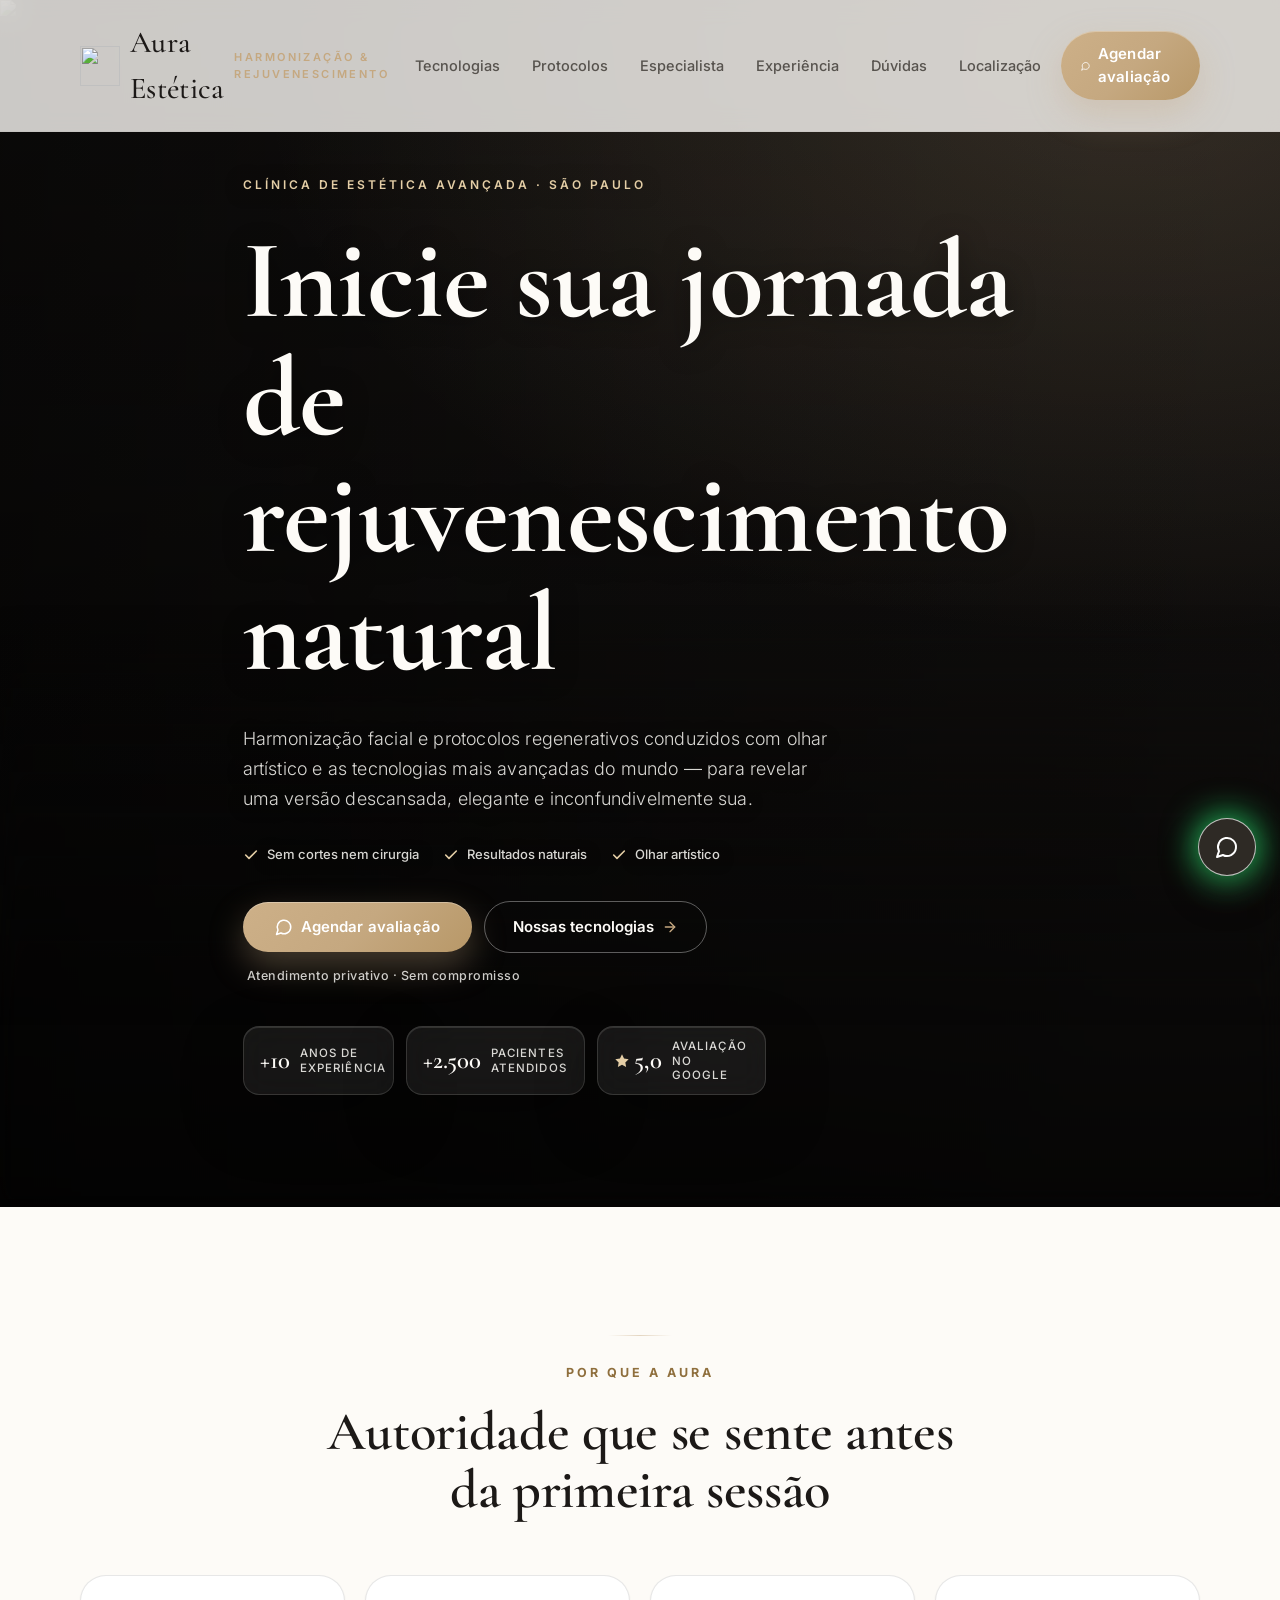
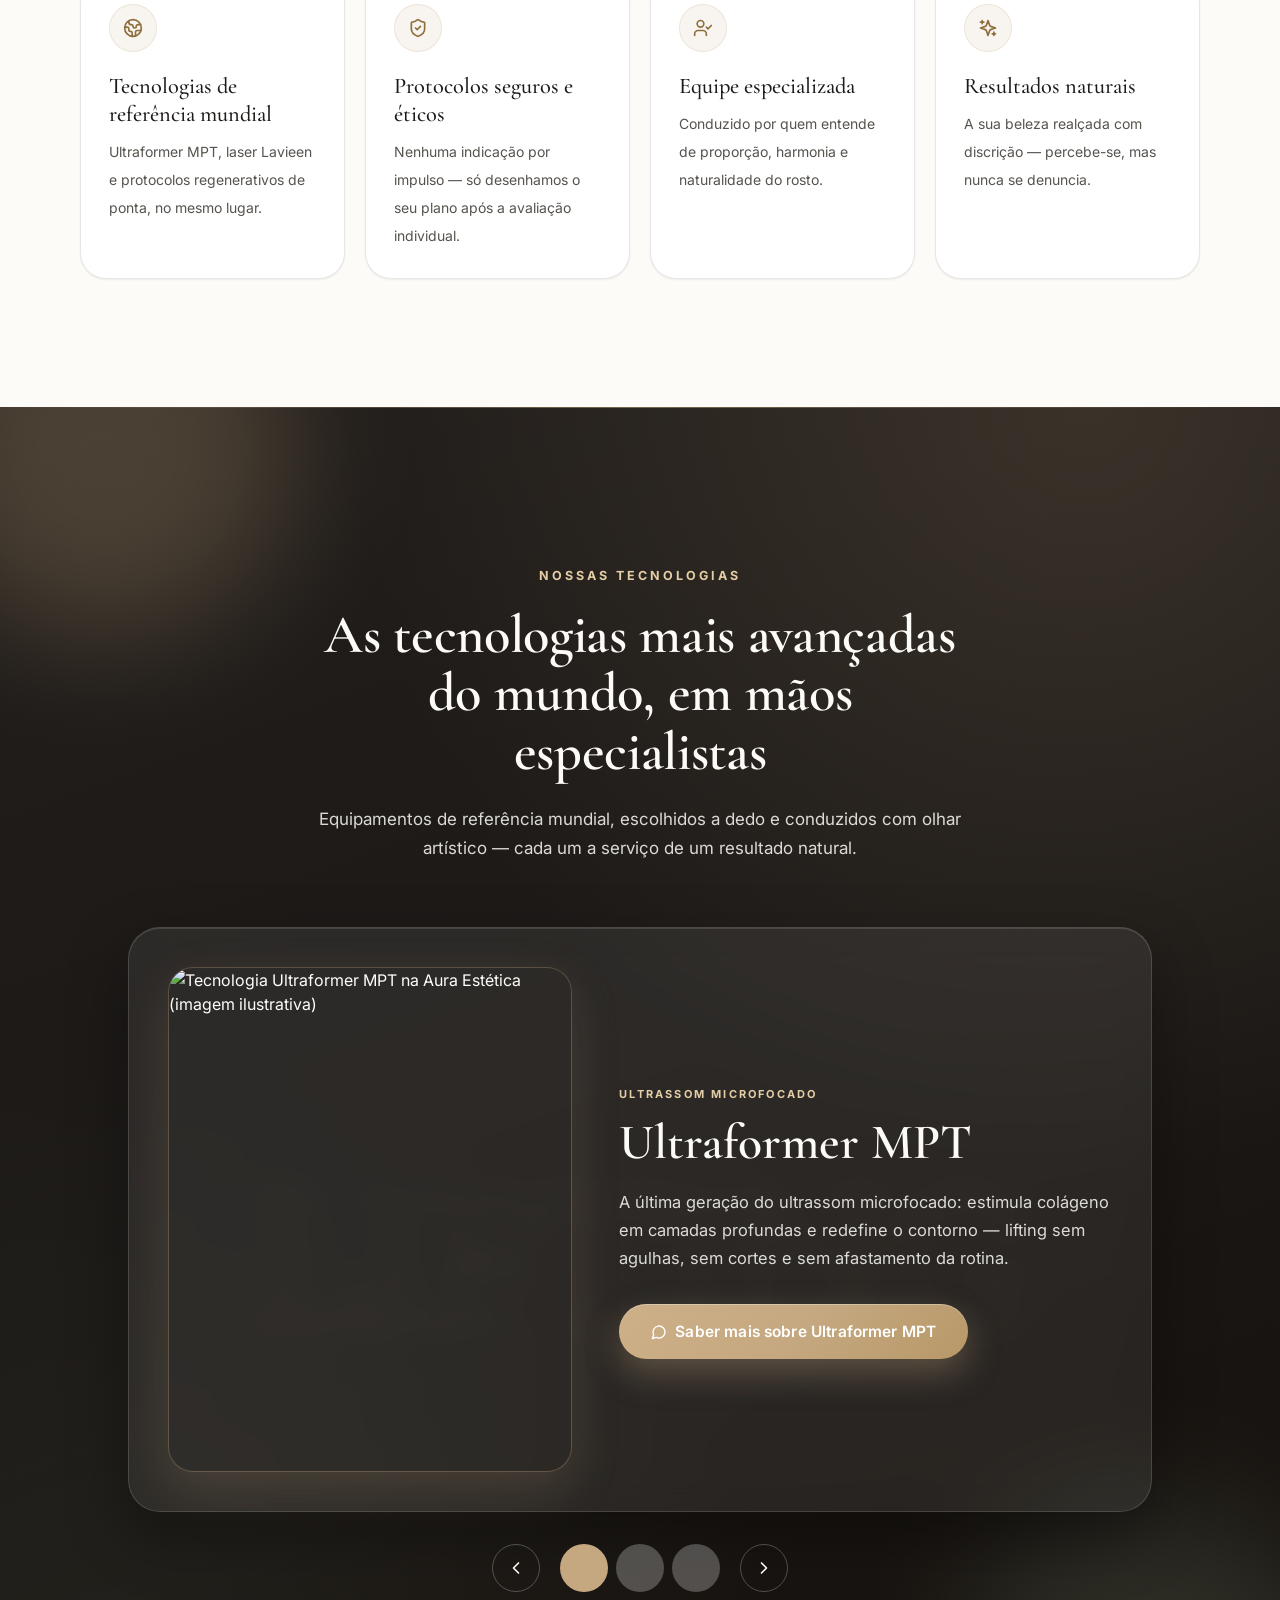
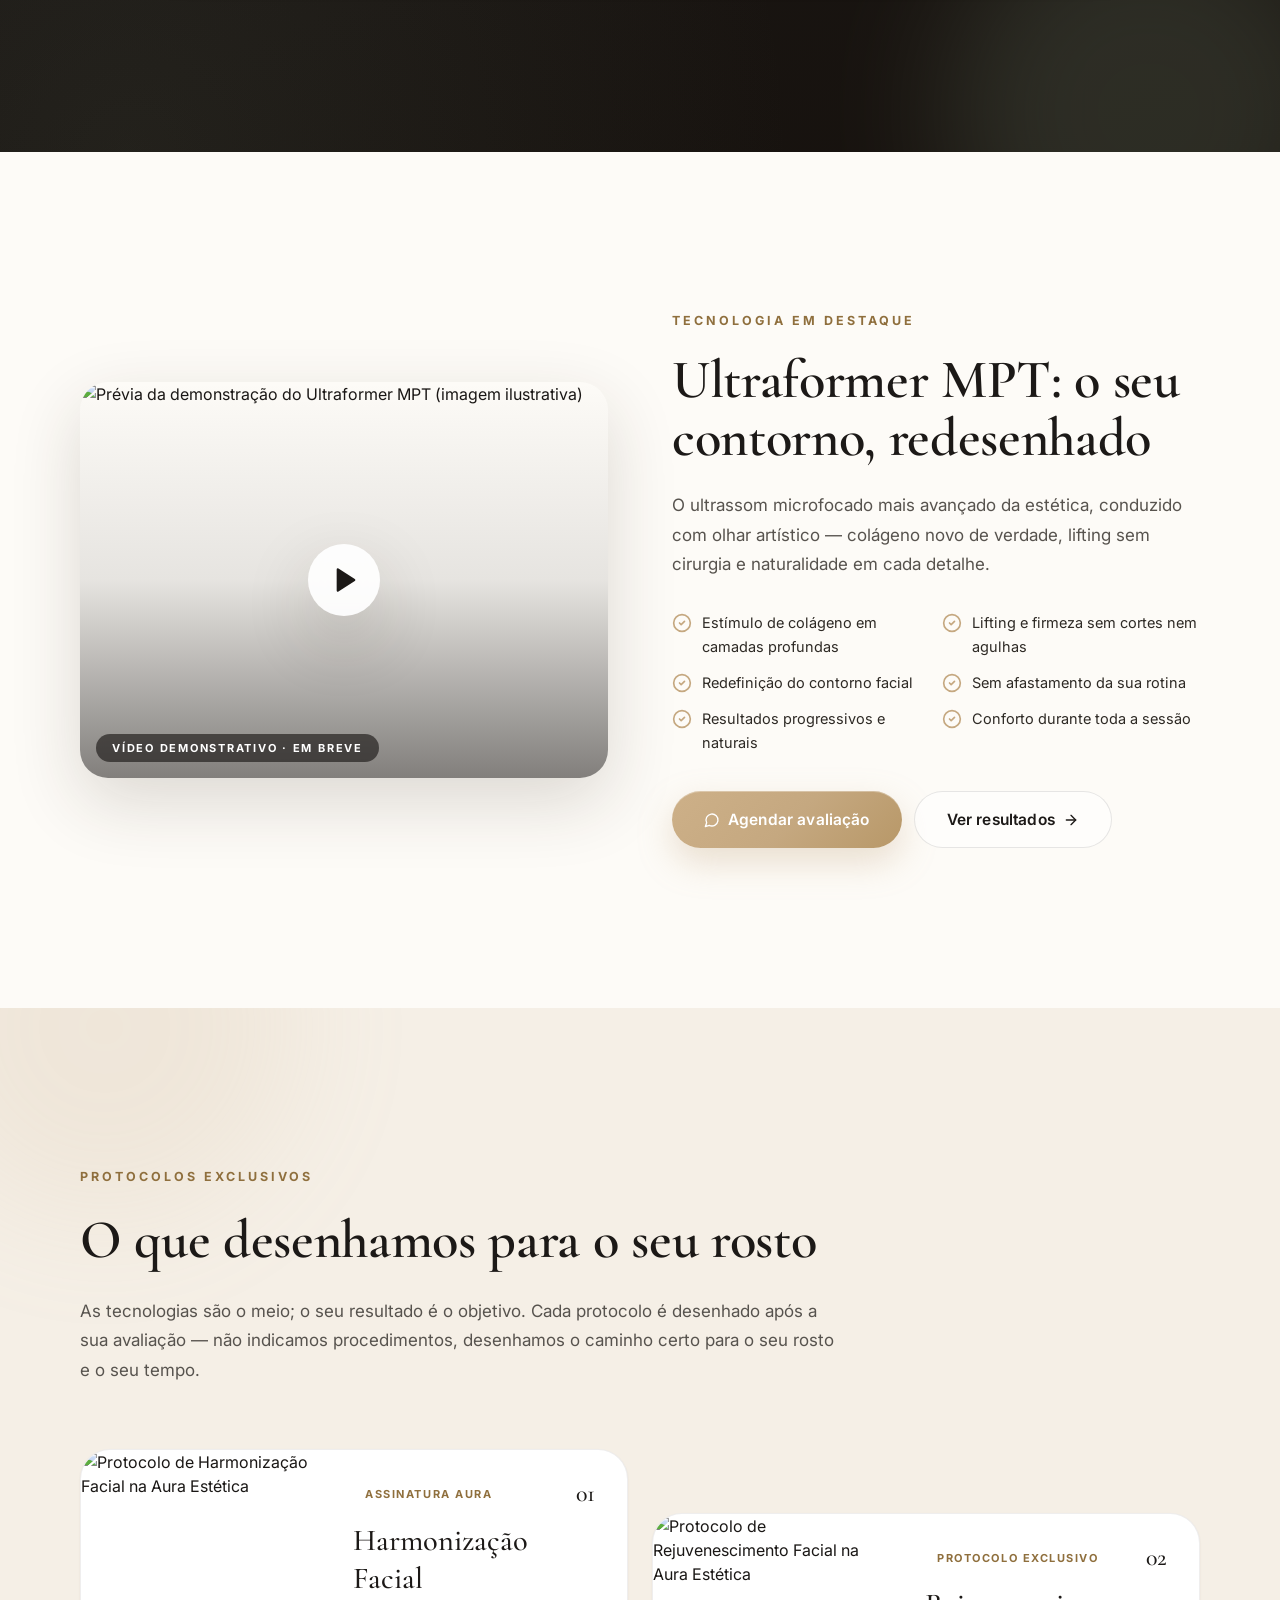
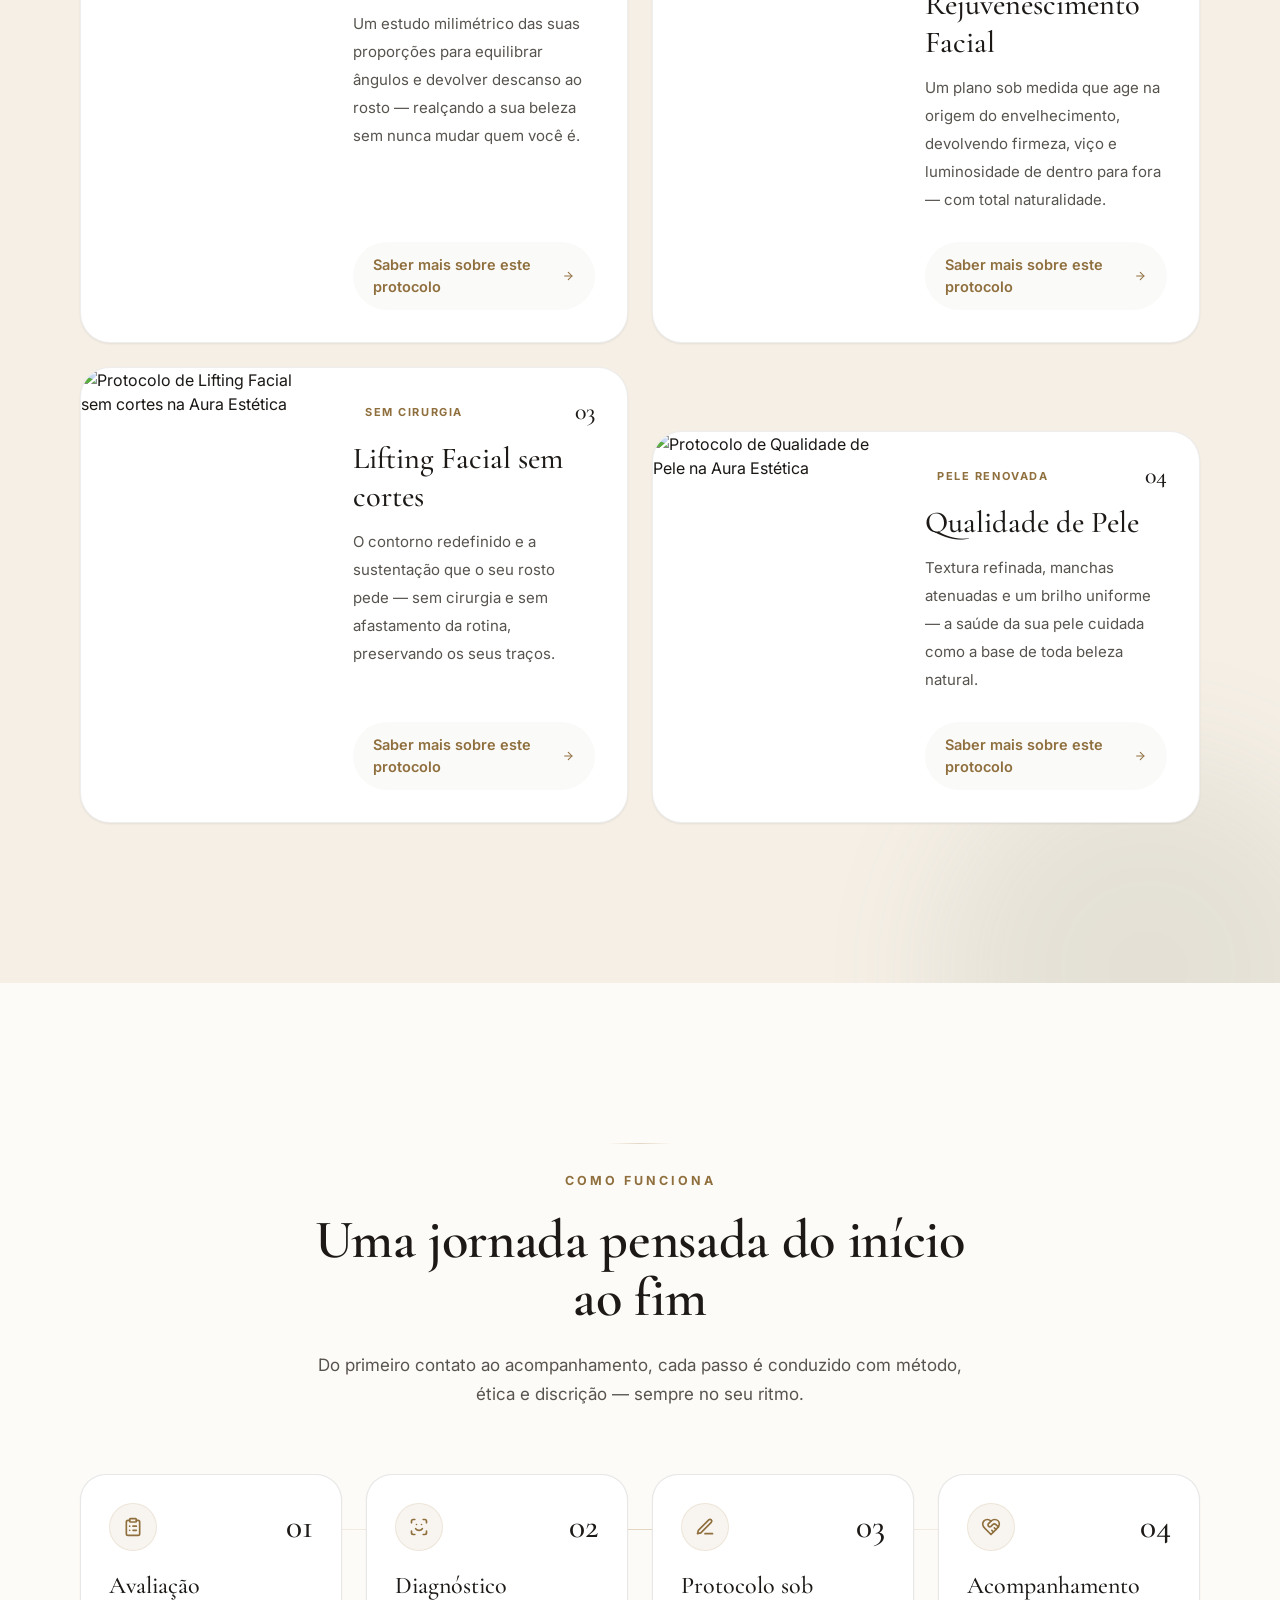
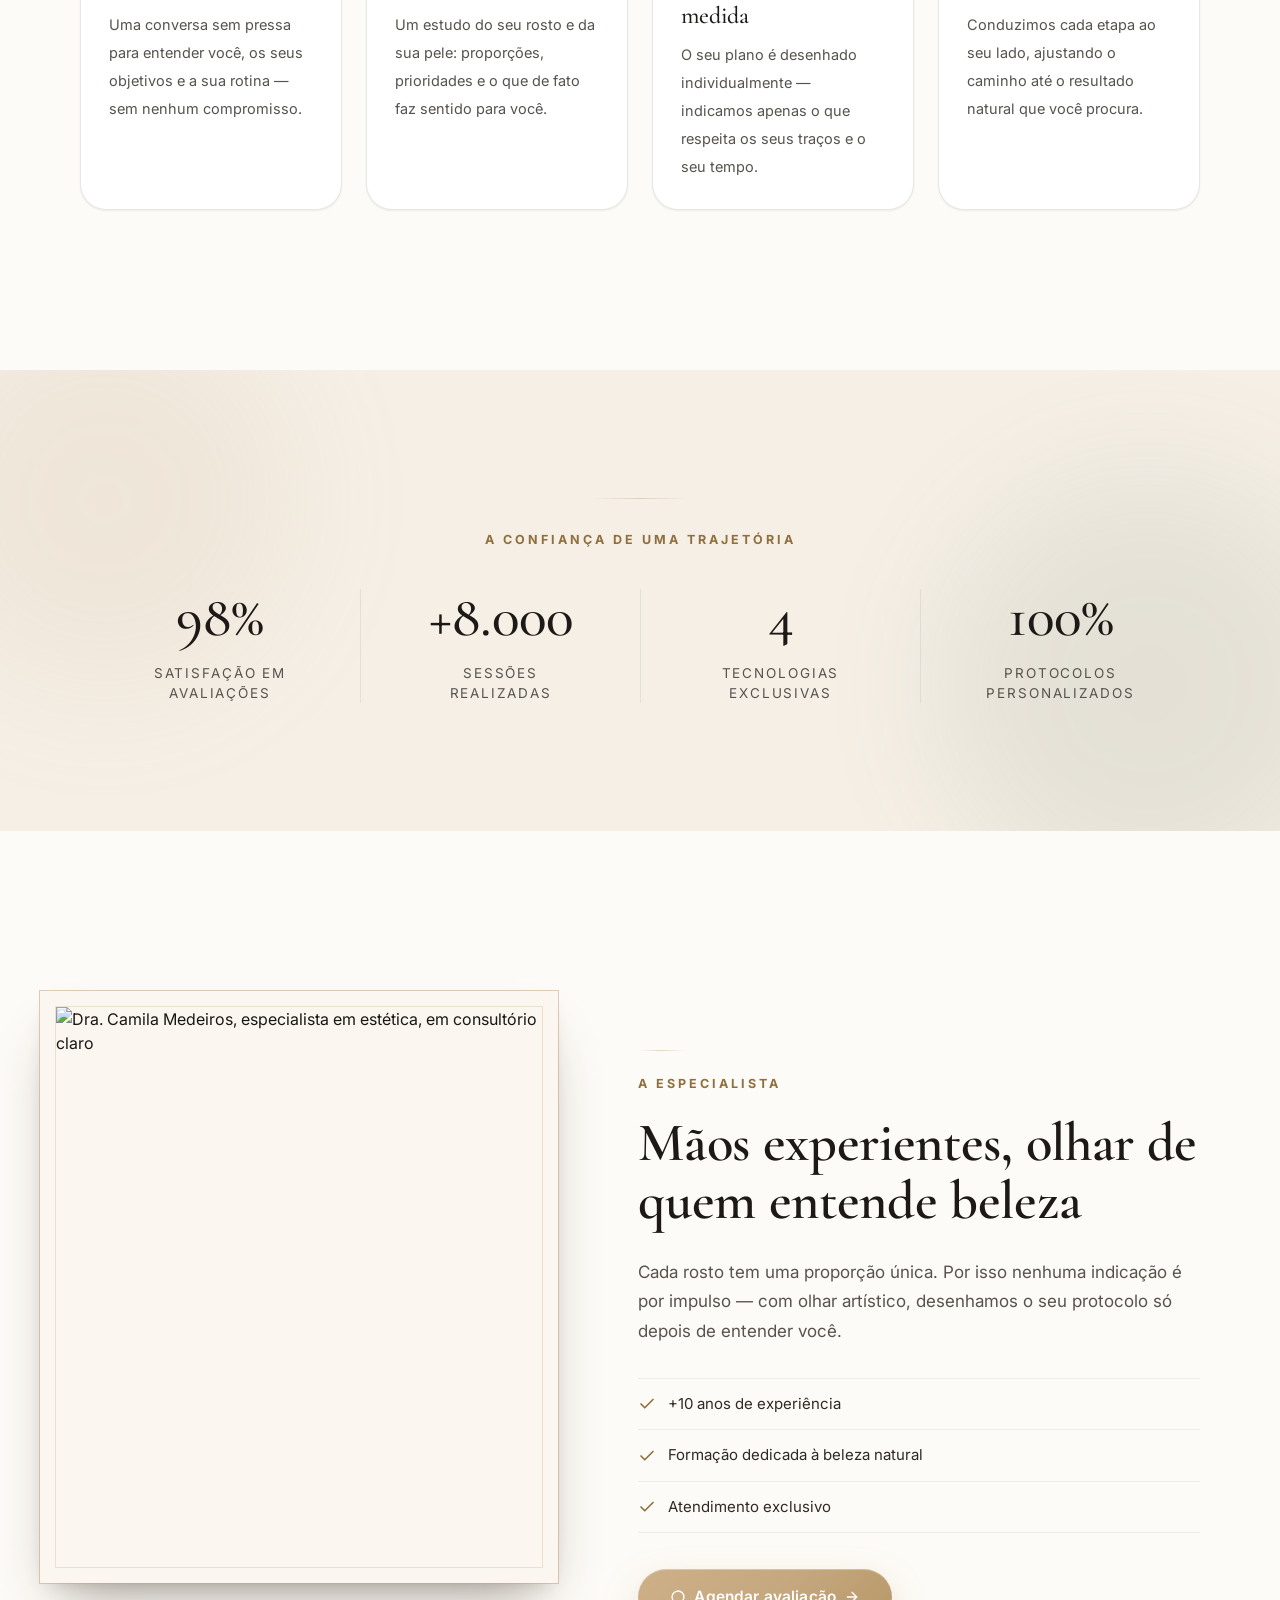
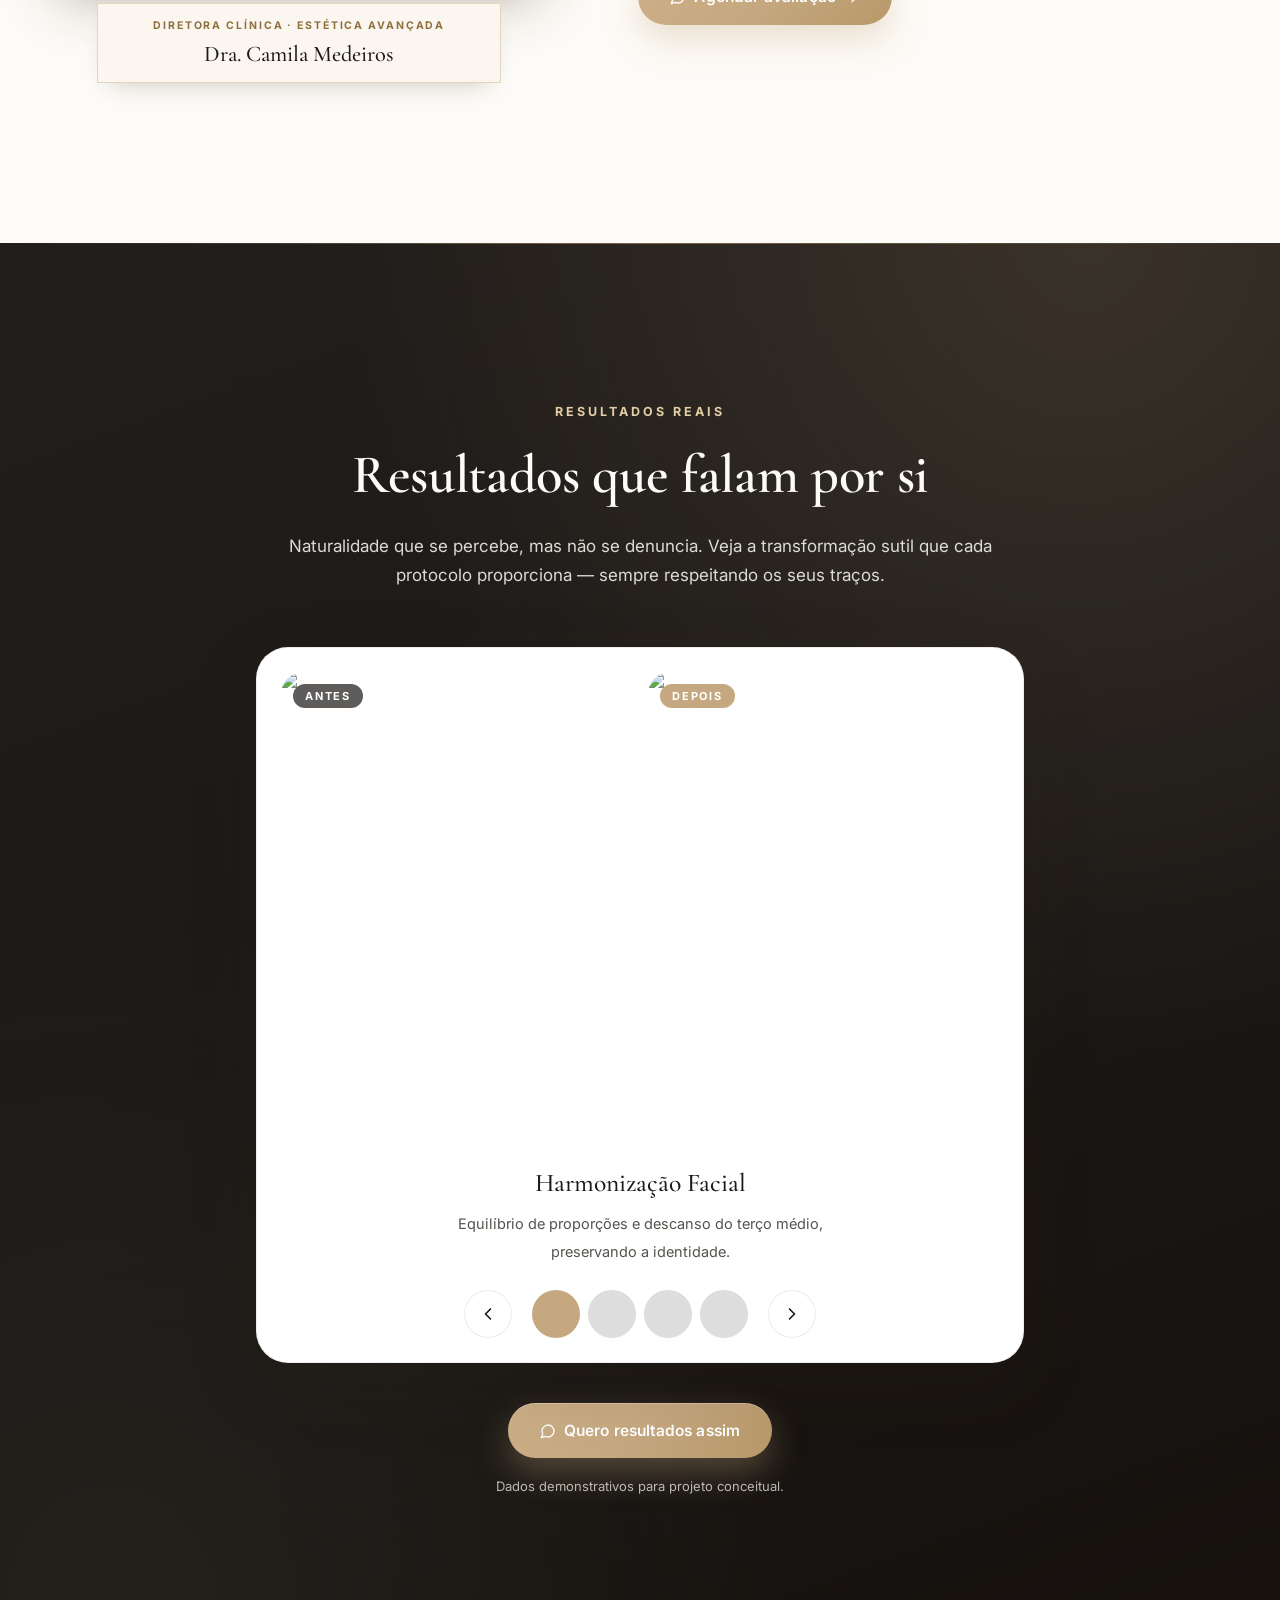
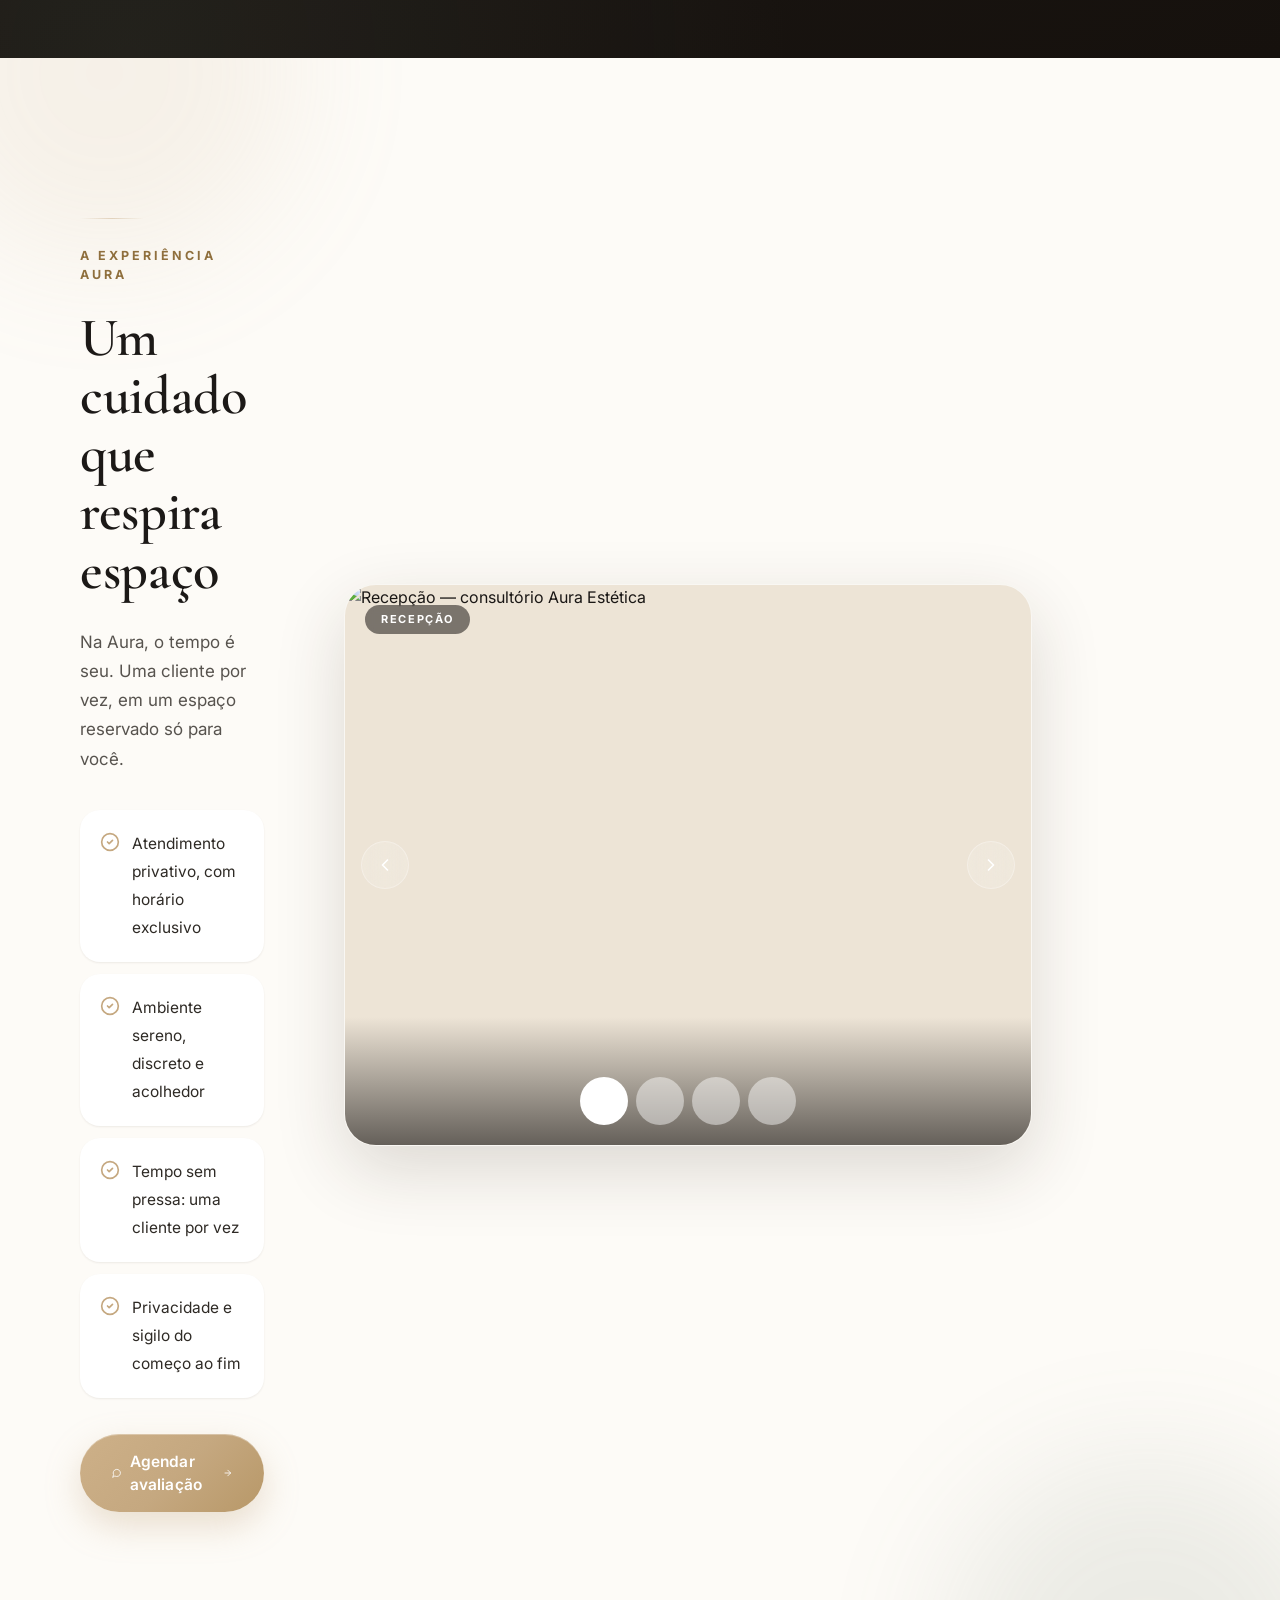
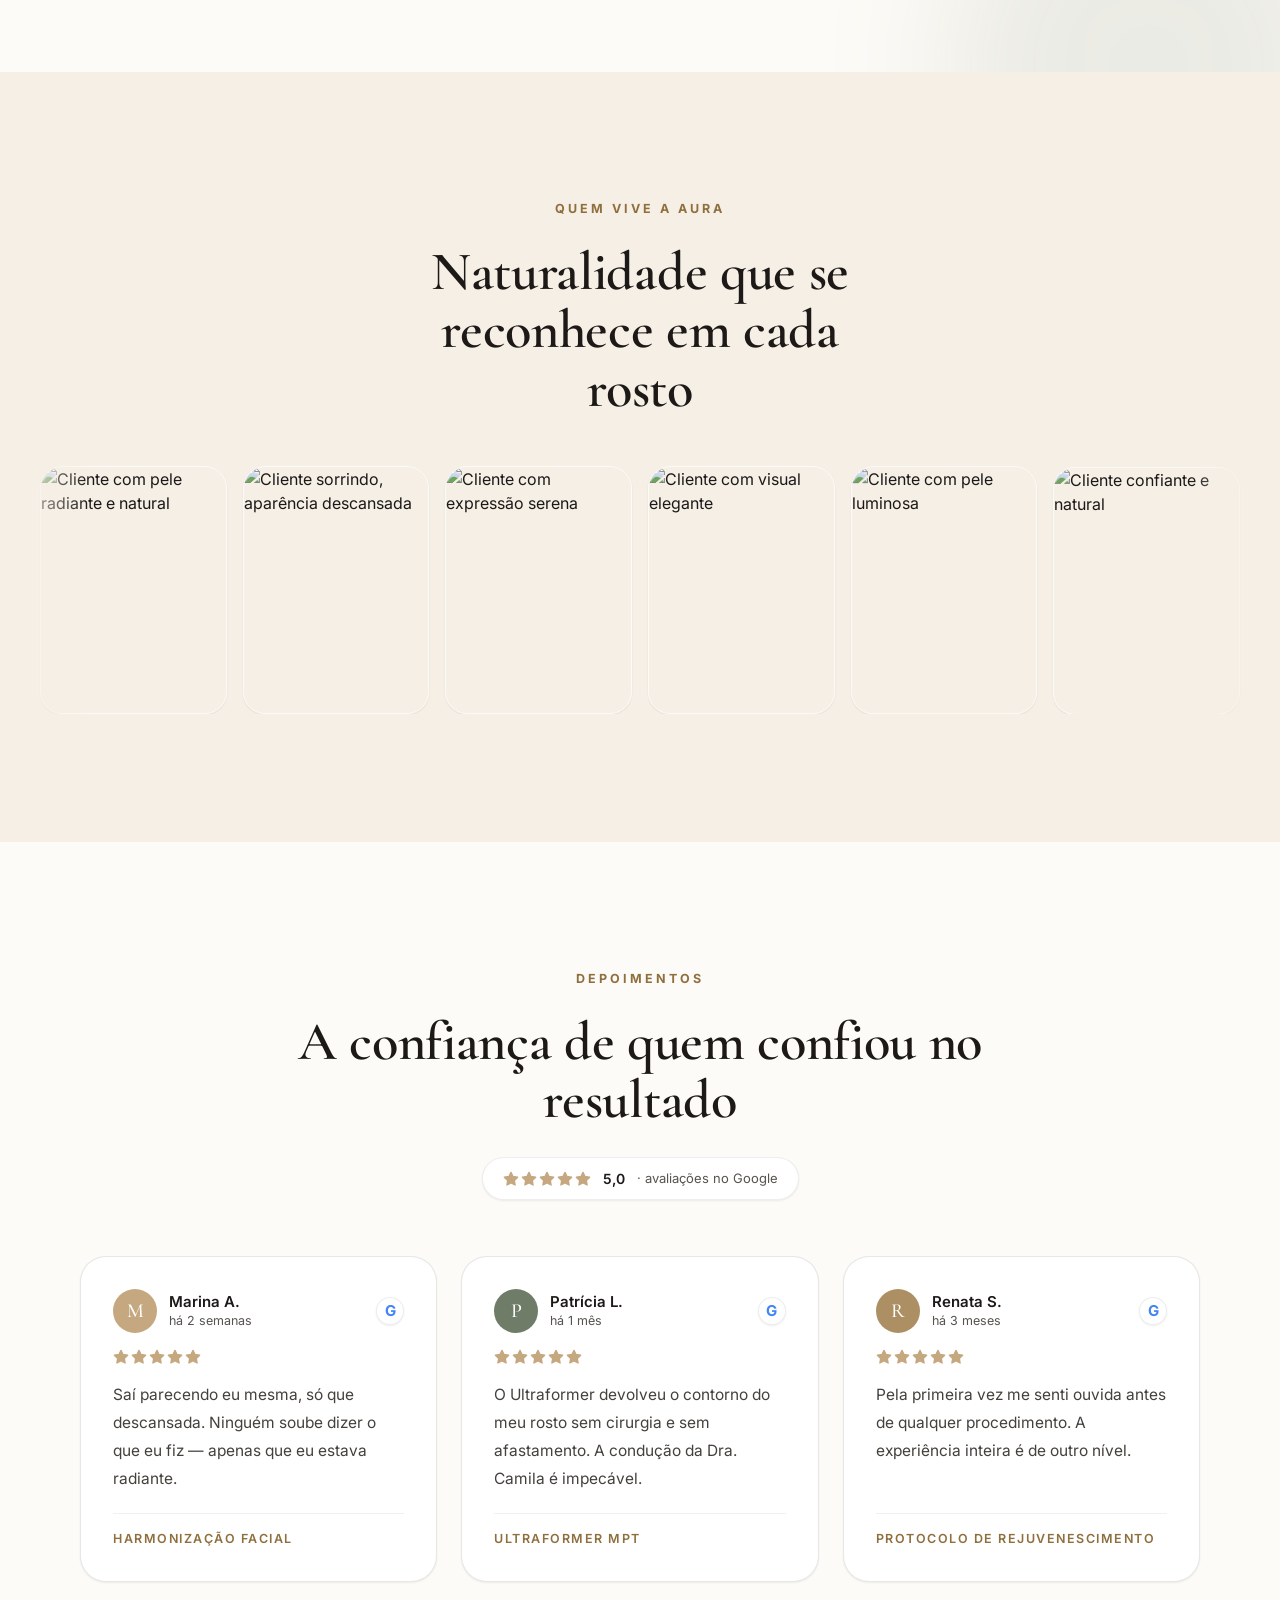
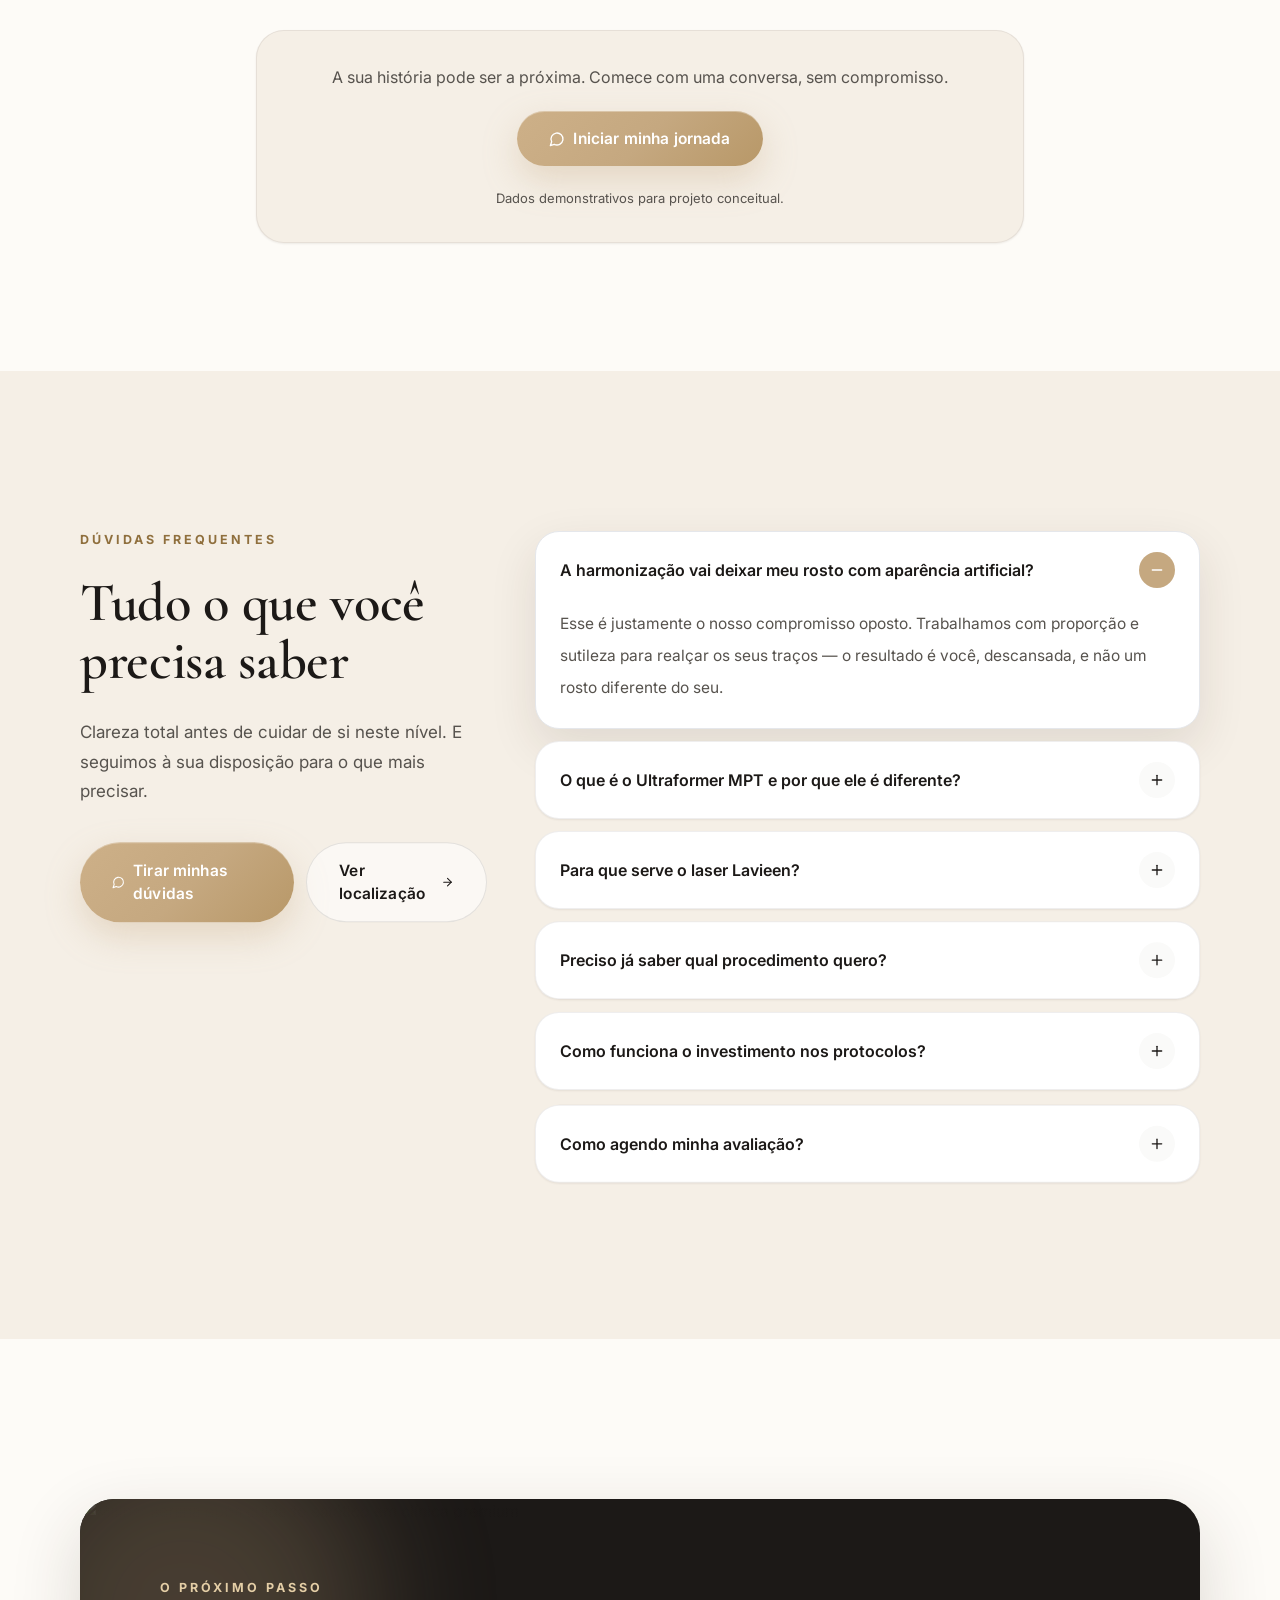
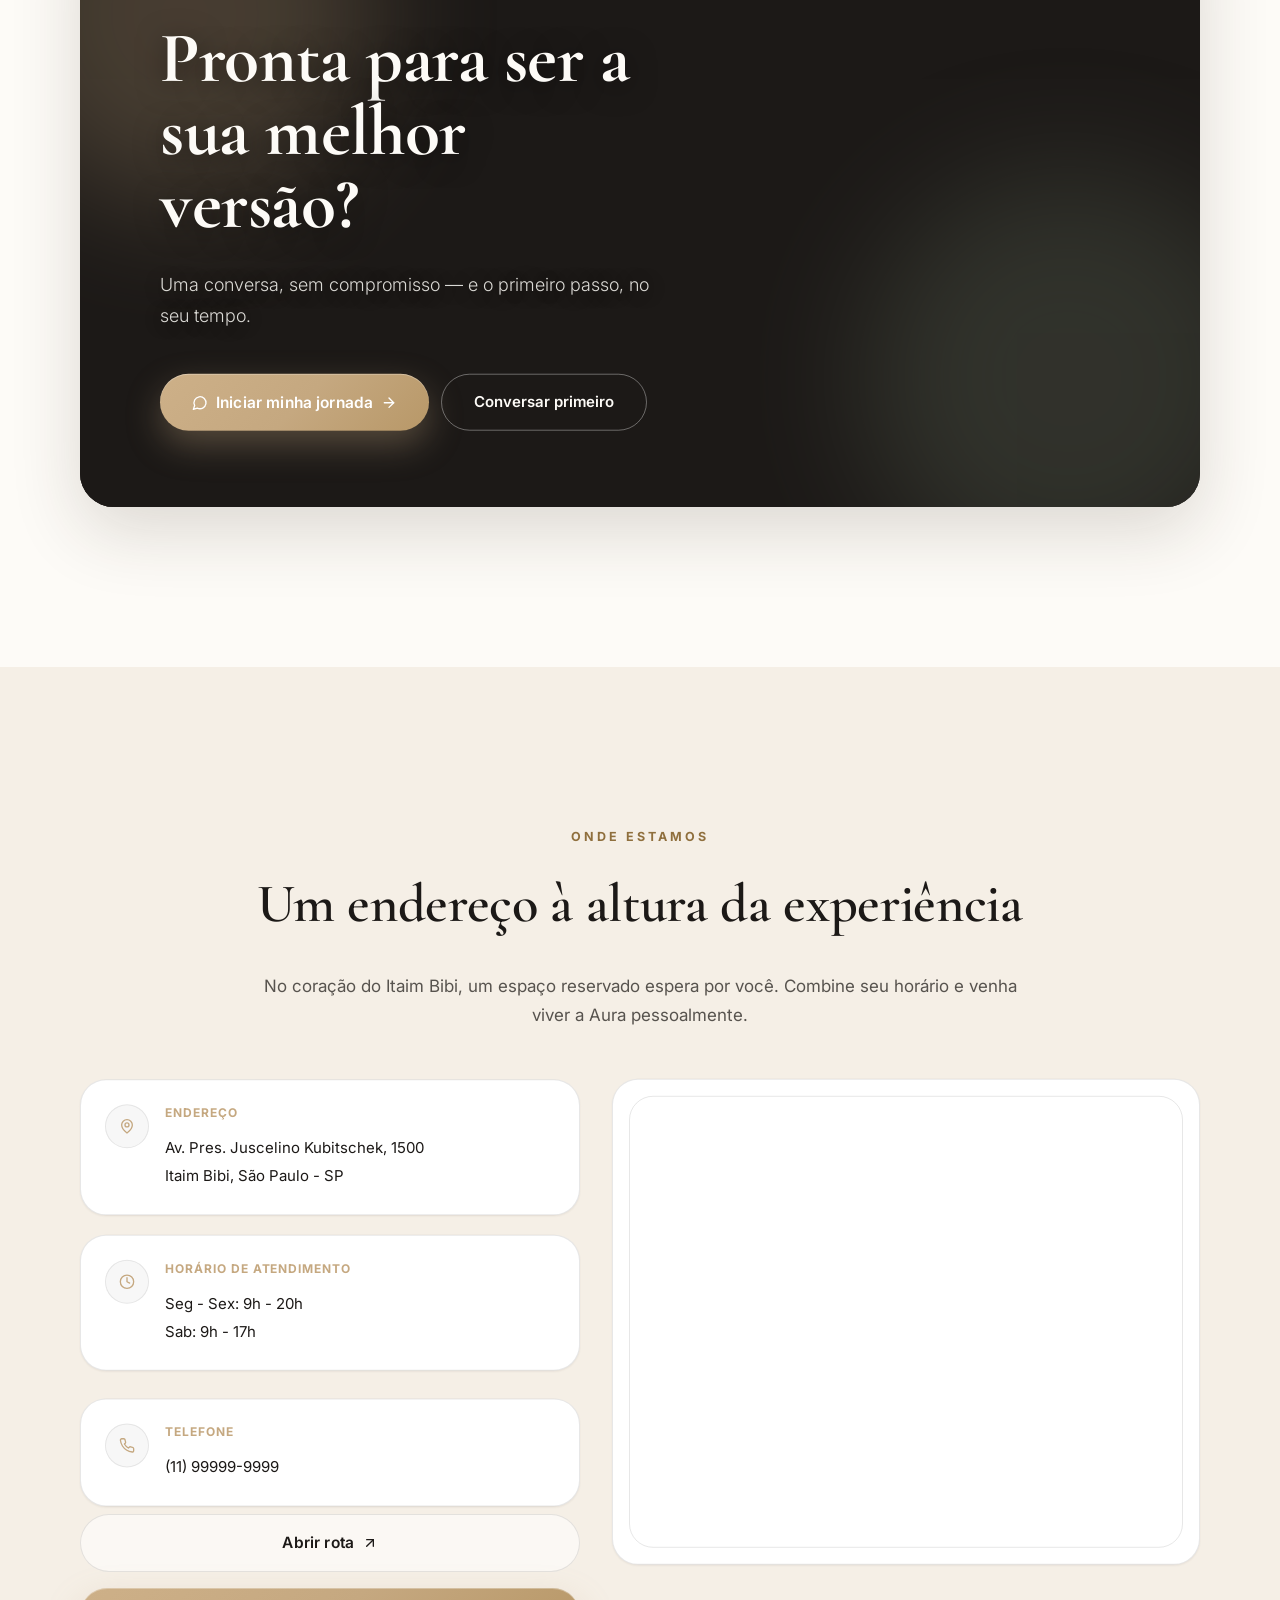
==== public/demos/aura-estetica/index.html @ fd076b2b "Site: demo de clinica AO VIVO e navegavel na secao "O que voce recebe" - Builda o prototipo AuraEste" ====
<!doctype html>
<html lang="pt-br">
  <head>
    <meta charset="UTF-8" />
    <link rel="icon" type="image/svg+xml" href="./aura-icon.svg" />
    <meta name="viewport" content="width=device-width, initial-scale=1.0" />
    <meta http-equiv="X-Content-Type-Options" content="nosniff" />
    <title>Aura Estética | Harmonização Facial &amp; Rejuvenescimento Premium em São Paulo</title>
    <meta
      name="description"
      content="Clínica de estética avançada no Itaim Bibi, São Paulo. Harmonização facial, rejuvenescimento natural e tecnologias de ponta como Ultraformer MPT e laser Lavieen, com atendimento exclusivo."
    />
    <link rel="canonical" href="https://www.auraestetica.com.br/" />
    <meta property="og:type" content="website" />
    <meta property="og:locale" content="pt_BR" />
    <meta property="og:url" content="https://www.auraestetica.com.br/" />
    <meta
      property="og:title"
      content="Aura Estética | Harmonização Facial &amp; Rejuvenescimento Premium em São Paulo"
    />
    <meta
      property="og:description"
      content="Harmonização facial, rejuvenescimento natural e tecnologias de ponta (Ultraformer MPT, laser Lavieen) com olhar artístico e atendimento exclusivo no Itaim Bibi."
    />
    <meta
      property="og:image"
      content="https://images.unsplash.com/photo-1570172619644-dfd03ed5d881?auto=format&fit=crop&w=2200&h=1400&fm=webp&q=80"
    />
    <link rel="preconnect" href="https://fonts.googleapis.com" />
    <link rel="preconnect" href="https://fonts.gstatic.com" crossorigin />
    <link
      href="https://fonts.googleapis.com/css2?family=Cormorant+Garamond:wght@400;500;600;700&family=Inter:wght@400;500;600;700&display=swap"
      rel="stylesheet"
    />
    <script type="module" crossorigin src="./assets/index-DUoukJ8C.js"></script>
    <link rel="stylesheet" crossorigin href="./assets/index-Cl9wEdMO.css">
  </head>
  <body>
    <div id="root"></div>
    <script>
      (function () {
        var inDist = location.pathname.includes('/dist/');
        var isLocalHost = /^(localhost|127\.0\.0\.1|\[::1\])$/.test(location.hostname);
        var redirectToDist = function () {
          location.replace(new URL('./dist/index.html', location.href));
        };

        if (inDist) return;

        if (location.protocol === 'file:') {
          redirectToDist();
          return;
        }

        if (isLocalHost) {
          window.setTimeout(function () {
            var root = document.getElementById('root');
            if (root && root.children.length > 0) return;

            fetch('/@vite/client', { method: 'HEAD' })
              .then(function (response) {
                if (!response.ok) redirectToDist();
              })
              .catch(redirectToDist);
          }, 1200);
        }
      })();
    </script>
  </body>
</html>
---- public/demos/aura-estetica/assets/index-Cl9wEdMO.css ----
*,:before,:after{--tw-border-spacing-x: 0;--tw-border-spacing-y: 0;--tw-translate-x: 0;--tw-translate-y: 0;--tw-rotate: 0;--tw-skew-x: 0;--tw-skew-y: 0;--tw-scale-x: 1;--tw-scale-y: 1;--tw-pan-x: ;--tw-pan-y: ;--tw-pinch-zoom: ;--tw-scroll-snap-strictness: proximity;--tw-gradient-from-position: ;--tw-gradient-via-position: ;--tw-gradient-to-position: ;--tw-ordinal: ;--tw-slashed-zero: ;--tw-numeric-figure: ;--tw-numeric-spacing: ;--tw-numeric-fraction: ;--tw-ring-inset: ;--tw-ring-offset-width: 0px;--tw-ring-offset-color: #fff;--tw-ring-color: rgb(59 130 246 / .5);--tw-ring-offset-shadow: 0 0 #0000;--tw-ring-shadow: 0 0 #0000;--tw-shadow: 0 0 #0000;--tw-shadow-colored: 0 0 #0000;--tw-blur: ;--tw-brightness: ;--tw-contrast: ;--tw-grayscale: ;--tw-hue-rotate: ;--tw-invert: ;--tw-saturate: ;--tw-sepia: ;--tw-drop-shadow: ;--tw-backdrop-blur: ;--tw-backdrop-brightness: ;--tw-backdrop-contrast: ;--tw-backdrop-grayscale: ;--tw-backdrop-hue-rotate: ;--tw-backdrop-invert: ;--tw-backdrop-opacity: ;--tw-backdrop-saturate: ;--tw-backdrop-sepia: ;--tw-contain-size: ;--tw-contain-layout: ;--tw-contain-paint: ;--tw-contain-style: }::backdrop{--tw-border-spacing-x: 0;--tw-border-spacing-y: 0;--tw-translate-x: 0;--tw-translate-y: 0;--tw-rotate: 0;--tw-skew-x: 0;--tw-skew-y: 0;--tw-scale-x: 1;--tw-scale-y: 1;--tw-pan-x: ;--tw-pan-y: ;--tw-pinch-zoom: ;--tw-scroll-snap-strictness: proximity;--tw-gradient-from-position: ;--tw-gradient-via-position: ;--tw-gradient-to-position: ;--tw-ordinal: ;--tw-slashed-zero: ;--tw-numeric-figure: ;--tw-numeric-spacing: ;--tw-numeric-fraction: ;--tw-ring-inset: ;--tw-ring-offset-width: 0px;--tw-ring-offset-color: #fff;--tw-ring-color: rgb(59 130 246 / .5);--tw-ring-offset-shadow: 0 0 #0000;--tw-ring-shadow: 0 0 #0000;--tw-shadow: 0 0 #0000;--tw-shadow-colored: 0 0 #0000;--tw-blur: ;--tw-brightness: ;--tw-contrast: ;--tw-grayscale: ;--tw-hue-rotate: ;--tw-invert: ;--tw-saturate: ;--tw-sepia: ;--tw-drop-shadow: ;--tw-backdrop-blur: ;--tw-backdrop-brightness: ;--tw-backdrop-contrast: ;--tw-backdrop-grayscale: ;--tw-backdrop-hue-rotate: ;--tw-backdrop-invert: ;--tw-backdrop-opacity: ;--tw-backdrop-saturate: ;--tw-backdrop-sepia: ;--tw-contain-size: ;--tw-contain-layout: ;--tw-contain-paint: ;--tw-contain-style: }*,:before,:after{box-sizing:border-box;border-width:0;border-style:solid;border-color:#e5e7eb}:before,:after{--tw-content: ""}html,:host{line-height:1.5;-webkit-text-size-adjust:100%;-moz-tab-size:4;-o-tab-size:4;tab-size:4;font-family:ui-sans-serif,system-ui,sans-serif,"Apple Color Emoji","Segoe UI Emoji",Segoe UI Symbol,"Noto Color Emoji";font-feature-settings:normal;font-variation-settings:normal;-webkit-tap-highlight-color:transparent}body{margin:0;line-height:inherit}hr{height:0;color:inherit;border-top-width:1px}abbr:where([title]){-webkit-text-decoration:underline dotted;text-decoration:underline dotted}h1,h2,h3,h4,h5,h6{font-size:inherit;font-weight:inherit}a{color:inherit;text-decoration:inherit}b,strong{font-weight:bolder}code,kbd,samp,pre{font-family:ui-monospace,SFMono-Regular,Menlo,Monaco,Consolas,Liberation Mono,Courier New,monospace;font-feature-settings:normal;font-variation-settings:normal;font-size:1em}small{font-size:80%}sub,sup{font-size:75%;line-height:0;position:relative;vertical-align:baseline}sub{bottom:-.25em}sup{top:-.5em}table{text-indent:0;border-color:inherit;border-collapse:collapse}button,input,optgroup,select,textarea{font-family:inherit;font-feature-settings:inherit;font-variation-settings:inherit;font-size:100%;font-weight:inherit;line-height:inherit;letter-spacing:inherit;color:inherit;margin:0;padding:0}button,select{text-transform:none}button,input:where([type=button]),input:where([type=reset]),input:where([type=submit]){-webkit-appearance:button;background-color:transparent;background-image:none}:-moz-focusring{outline:auto}:-moz-ui-invalid{box-shadow:none}progress{vertical-align:baseline}::-webkit-inner-spin-button,::-webkit-outer-spin-button{height:auto}[type=search]{-webkit-appearance:textfield;outline-offset:-2px}::-webkit-search-decoration{-webkit-appearance:none}::-webkit-file-upload-button{-webkit-appearance:button;font:inherit}summary{display:list-item}blockquote,dl,dd,h1,h2,h3,h4,h5,h6,hr,figure,p,pre{margin:0}fieldset{margin:0;padding:0}legend{padding:0}ol,ul,menu{list-style:none;margin:0;padding:0}dialog{padding:0}textarea{resize:vertical}input::-moz-placeholder,textarea::-moz-placeholder{opacity:1;color:#9ca3af}input::placeholder,textarea::placeholder{opacity:1;color:#9ca3af}button,[role=button]{cursor:pointer}:disabled{cursor:default}img,svg,video,canvas,audio,iframe,embed,object{display:block;vertical-align:middle}img,video{max-width:100%;height:auto}[hidden]:where(:not([hidden=until-found])){display:none}html{scroll-behavior:smooth;scroll-padding-top:92px}body{font-family:Inter,SF Pro Text,Helvetica Neue,Arial,sans-serif;-webkit-font-smoothing:antialiased;-moz-osx-font-smoothing:grayscale;background:radial-gradient(circle at 14% 6%,rgba(197,168,128,.1),transparent 26%),linear-gradient(180deg,#fdfbf7,#fafaf9 52%,#fdfbf7);color:var(--color-text);letter-spacing:0}::-moz-selection{background:#c5a8803d;color:var(--color-text)}::selection{background:#c5a8803d;color:var(--color-text)}h1,h2,h3,h4,h5,h6{font-family:Cormorant Garamond,Playfair Display,Times New Roman,serif;letter-spacing:0}img{display:block;max-width:100%}p,li,a,button,span{letter-spacing:0}a,button,input[type=button],input[type=submit],input[type=reset]{min-width:48px;min-height:48px;touch-action:manipulation}a:focus-visible,button:focus-visible,input:focus-visible,textarea:focus-visible,select:focus-visible{outline:2px solid var(--color-primary);outline-offset:3px}.container{width:100%}@media (min-width: 640px){.container{max-width:640px}}@media (min-width: 768px){.container{max-width:768px}}@media (min-width: 1024px){.container{max-width:1024px}}@media (min-width: 1280px){.container{max-width:1280px}}@media (min-width: 1536px){.container{max-width:1536px}}.tap-target{min-width:48px;min-height:48px}.page-shell{margin-left:auto;margin-right:auto;max-width:1200px;padding-left:1.5rem;padding-right:1.5rem}@media (min-width: 1024px){.page-shell{padding-left:2.5rem;padding-right:2.5rem}}.section-pad{padding-top:6rem;padding-bottom:6rem}@media (min-width: 1024px){.section-pad{padding-top:10rem;padding-bottom:10rem}}.section-pad-tight{padding-top:5rem;padding-bottom:5rem}@media (min-width: 1024px){.section-pad-tight{padding-top:8rem;padding-bottom:8rem}}.section-subtitle{display:block;font-family:Inter,SF Pro Text,Helvetica Neue,Arial,sans-serif;font-size:12.5px;font-weight:700;text-transform:uppercase;letter-spacing:.24em;color:var(--color-primary-deep)}.section-title{font-family:Cormorant Garamond,Playfair Display,Times New Roman,serif;font-weight:600;line-height:1.04;font-size:clamp(2.7rem,5.2vw,4.8rem);letter-spacing:-.006em;color:var(--color-text)}.section-copy{font-family:Inter,SF Pro Text,Helvetica Neue,Arial,sans-serif;font-size:17.5px;line-height:1.75;color:var(--color-text-light)}.text-shadow-soft{text-shadow:0 2px 20px rgba(0,0,0,.4)}.text-shadow-strong{text-shadow:0 4px 28px rgba(0,0,0,.5)}.btn-gold{display:inline-flex;align-items:center;justify-content:center;gap:.5rem;border-radius:9999px;padding:1rem 2rem;font-family:Inter,SF Pro Text,Helvetica Neue,Arial,sans-serif;font-size:15px;font-weight:600;letter-spacing:.01em;transition:all .4s ease-in-out;background:linear-gradient(135deg,#cdb088,#c5a880 52%,#b89868);color:#fff;box-shadow:inset 0 1px #ffffff4d,0 14px 34px #c5a88057}.btn-gold:hover{transform:translateY(-2px);background:linear-gradient(135deg,#c5a880,#b89868 52%,#ac8f63);box-shadow:inset 0 1px #ffffff52,0 20px 46px #c5a8806b}.btn-outline{display:inline-flex;align-items:center;justify-content:center;gap:.5rem;border-radius:9999px;border-width:1px;padding:1rem 2rem;font-family:Inter,SF Pro Text,Helvetica Neue,Arial,sans-serif;font-size:15px;font-weight:600;letter-spacing:.01em;transition:all .4s ease-in-out;border-color:var(--color-border);background:#ffffff8c;color:var(--color-text)}.btn-outline:hover{transform:translateY(-2px);border-color:var(--gold-line);background:#fff;box-shadow:var(--shadow-xxs)}.btn-utility{display:inline-flex;align-items:center;gap:.5rem;font-family:Inter,SF Pro Text,Helvetica Neue,Arial,sans-serif;font-size:15px;font-weight:600;transition:all .4s ease-in-out;color:var(--color-primary-deep)}.btn-utility:hover{transform:translate(2px);color:var(--color-text)}.paper-card{border:1px solid var(--color-border);border-radius:var(--radius-card);background:var(--color-paper);box-shadow:var(--shadow-xxs);transition:transform .24s ease,box-shadow .24s ease,border-color .24s ease}.paper-card:hover{transform:translateY(-3px);border-color:#c5a8804d;box-shadow:0 22px 54px #34271b1a}.icon-chip{display:inline-flex;height:2.75rem;width:2.75rem;align-items:center;justify-content:center;border-radius:9999px;border:1px solid rgba(197,168,128,.22);background:var(--gold-tint);color:var(--color-primary-deep)}.image-editorial{filter:contrast(1.02) saturate(.92)}.band-dark{position:relative;overflow:hidden;background:radial-gradient(120% 120% at 85% 0%,rgba(197,168,128,.16),transparent 48%),radial-gradient(100% 100% at 10% 100%,rgba(111,125,104,.12),transparent 52%),linear-gradient(160deg,#221e1b,#1c1917 46%,#16110d);color:#fdfbf7}.band-dark:before{content:"";position:absolute;inset:0 0 auto 0;height:1px;background:linear-gradient(90deg,transparent,rgba(197,168,128,.5),transparent);pointer-events:none}.display-watermark{font-family:Cormorant Garamond,serif;font-weight:700;line-height:.82;letter-spacing:-.02em;text-transform:uppercase;color:transparent;-webkit-text-stroke:1px rgba(197,168,128,.22);-webkit-user-select:none;-moz-user-select:none;user-select:none;pointer-events:none}.glass-panel{background:#fdfbf712;border:1px solid rgba(253,251,247,.14);backdrop-filter:blur(14px);-webkit-backdrop-filter:blur(14px);box-shadow:inset 0 1px #fdfbf71f,0 24px 60px #00000059}.glow-gold{box-shadow:0 0 0 1px #c5a88047,0 18px 50px #c5a8802e}.luxe-frame{position:relative}.luxe-frame:before{content:"";position:absolute;top:-14px;right:-14px;bottom:-14px;left:-14px;z-index:-1;border:1px solid rgba(197,168,128,.26);border-radius:40px;background:linear-gradient(145deg,#fff9,#e8d8c34d)}.fine-rule{height:1px;background:linear-gradient(90deg,transparent,rgba(197,168,128,.45),transparent)}@keyframes float-soft{0%,to{transform:translateY(0)}50%{transform:translateY(-6px)}}.section-title{font-size:clamp(2.6rem,10.5vw,3.4rem);line-height:1.07}.section-copy{font-size:17px;line-height:1.72}.btn-gold,.btn-outline,.btn-utility{font-size:15.5px}.scroll-fade-x{-webkit-mask-image:linear-gradient(to right,transparent,#000 7%,#000 93%,transparent);mask-image:linear-gradient(to right,transparent,#000 7%,#000 93%,transparent)}.pointer-events-none{pointer-events:none}.fixed{position:fixed}.absolute{position:absolute}.relative{position:relative}.inset-0{top:0;right:0;bottom:0;left:0}.inset-x-0{left:0;right:0}.inset-x-10{left:2.5rem;right:2.5rem}.-left-24{left:-6rem}.-right-20{right:-5rem}.bottom-0{bottom:0}.bottom-4{bottom:1rem}.bottom-5{bottom:1.25rem}.bottom-6{bottom:1.5rem}.bottom-\[-12\%\]{bottom:-12%}.left-0{left:0}.left-1\/2{left:50%}.left-3{left:.75rem}.left-4{left:1rem}.left-5{left:1.25rem}.right-0{right:0}.right-4{right:1rem}.right-6{right:1.5rem}.right-\[82px\]{right:82px}.top-0{top:0}.top-1\/2{top:50%}.top-3{top:.75rem}.top-5{top:1.25rem}.top-\[-10\%\]{top:-10%}.top-\[3\.45rem\]{top:3.45rem}.top-full{top:100%}.z-0{z-index:0}.z-10{z-index:10}.z-50{z-index:50}.order-1{order:1}.order-2{order:2}.mx-auto{margin-left:auto;margin-right:auto}.mb-6{margin-bottom:1.5rem}.mb-7{margin-bottom:1.75rem}.mb-8{margin-bottom:2rem}.ml-1{margin-left:.25rem}.ml-auto{margin-left:auto}.mt-0\.5{margin-top:.125rem}.mt-1{margin-top:.25rem}.mt-1\.5{margin-top:.375rem}.mt-10{margin-top:2.5rem}.mt-12{margin-top:3rem}.mt-14{margin-top:3.5rem}.mt-16{margin-top:4rem}.mt-2{margin-top:.5rem}.mt-2\.5{margin-top:.625rem}.mt-3{margin-top:.75rem}.mt-4{margin-top:1rem}.mt-5{margin-top:1.25rem}.mt-6{margin-top:1.5rem}.mt-7{margin-top:1.75rem}.mt-8{margin-top:2rem}.mt-9{margin-top:2.25rem}.block{display:block}.flex{display:flex}.inline-flex{display:inline-flex}.grid{display:grid}.hidden{display:none}.aspect-\[3\/4\]{aspect-ratio:3/4}.aspect-\[4\/3\]{aspect-ratio:4/3}.aspect-\[4\/5\]{aspect-ratio:4/5}.h-1\/2{height:50%}.h-11{height:2.75rem}.h-12{height:3rem}.h-2{height:.5rem}.h-32{height:8rem}.h-4{height:1rem}.h-5{height:1.25rem}.h-6{height:1.5rem}.h-7{height:1.75rem}.h-72{height:18rem}.h-9{height:2.25rem}.h-\[18px\]{height:18px}.h-\[440px\]{height:440px}.h-\[480px\]{height:480px}.h-\[58px\]{height:58px}.h-\[72px\]{height:72px}.h-full{height:100%}.h-px{height:1px}.min-h-\[100svh\]{min-height:100svh}.min-h-\[58px\]{min-height:58px}.min-h-screen{min-height:100vh}.w-11{width:2.75rem}.w-12{width:3rem}.w-16{width:4rem}.w-2{width:.5rem}.w-24{width:6rem}.w-4{width:1rem}.w-5{width:1.25rem}.w-6{width:1.5rem}.w-7{width:1.75rem}.w-72{width:18rem}.w-9{width:2.25rem}.w-\[18px\]{width:18px}.w-\[58px\]{width:58px}.w-\[72px\]{width:72px}.w-full{width:100%}.min-w-0{min-width:0px}.max-w-2xl{max-width:42rem}.max-w-3xl{max-width:48rem}.max-w-5xl{max-width:64rem}.max-w-\[11ch\]{max-width:11ch}.max-w-\[15ch\]{max-width:15ch}.max-w-\[18ch\]{max-width:18ch}.max-w-\[54ch\]{max-width:54ch}.max-w-\[78\%\]{max-width:78%}.max-w-lg{max-width:32rem}.max-w-md{max-width:28rem}.max-w-xl{max-width:36rem}.flex-1{flex:1 1 0%}.shrink-0{flex-shrink:0}.-translate-x-1\/2{--tw-translate-x: -50%;transform:translate(var(--tw-translate-x),var(--tw-translate-y)) rotate(var(--tw-rotate)) skew(var(--tw-skew-x)) skewY(var(--tw-skew-y)) scaleX(var(--tw-scale-x)) scaleY(var(--tw-scale-y))}.-translate-y-1\/2{--tw-translate-y: -50%;transform:translate(var(--tw-translate-x),var(--tw-translate-y)) rotate(var(--tw-rotate)) skew(var(--tw-skew-x)) skewY(var(--tw-skew-y)) scaleX(var(--tw-scale-x)) scaleY(var(--tw-scale-y))}.transform{transform:translate(var(--tw-translate-x),var(--tw-translate-y)) rotate(var(--tw-rotate)) skew(var(--tw-skew-x)) skewY(var(--tw-skew-y)) scaleX(var(--tw-scale-x)) scaleY(var(--tw-scale-y))}.snap-x{scroll-snap-type:x var(--tw-scroll-snap-strictness)}.snap-mandatory{--tw-scroll-snap-strictness: mandatory}.snap-start{scroll-snap-align:start}.auto-cols-\[44\%\]{grid-auto-columns:44%}.grid-flow-col{grid-auto-flow:column}.grid-cols-2{grid-template-columns:repeat(2,minmax(0,1fr))}.flex-col{flex-direction:column}.flex-wrap{flex-wrap:wrap}.items-start{align-items:flex-start}.items-center{align-items:center}.justify-end{justify-content:flex-end}.justify-center{justify-content:center}.justify-between{justify-content:space-between}.gap-0\.5{gap:.125rem}.gap-1{gap:.25rem}.gap-10{gap:2.5rem}.gap-12{gap:3rem}.gap-2{gap:.5rem}.gap-2\.5{gap:.625rem}.gap-3{gap:.75rem}.gap-3\.5{gap:.875rem}.gap-4{gap:1rem}.gap-5{gap:1.25rem}.gap-6{gap:1.5rem}.gap-8{gap:2rem}.gap-x-6{-moz-column-gap:1.5rem;column-gap:1.5rem}.gap-y-10{row-gap:2.5rem}.gap-y-2\.5{row-gap:.625rem}.divide-y>:not([hidden])~:not([hidden]){--tw-divide-y-reverse: 0;border-top-width:calc(1px * calc(1 - var(--tw-divide-y-reverse)));border-bottom-width:calc(1px * var(--tw-divide-y-reverse))}.divide-\[\#1C191712\]>:not([hidden])~:not([hidden]){border-color:#1c191712}.overflow-hidden{overflow:hidden}.overflow-x-auto{overflow-x:auto}.whitespace-nowrap{white-space:nowrap}.whitespace-pre-line{white-space:pre-line}.rounded-2xl{border-radius:1rem}.rounded-\[20px\]{border-radius:20px}.rounded-\[22px\]{border-radius:22px}.rounded-\[24px\]{border-radius:24px}.rounded-\[28px\]{border-radius:28px}.rounded-\[30px\]{border-radius:30px}.rounded-\[32px\]{border-radius:32px}.rounded-\[34px\]{border-radius:34px}.rounded-full{border-radius:9999px}.border{border-width:1px}.border-y{border-top-width:1px;border-bottom-width:1px}.border-b{border-bottom-width:1px}.border-t{border-top-width:1px}.border-\[\#14161814\]{border-color:#14161814}.border-\[\#17191B\]\/10{border-color:#17191b1a}.border-\[\#1C191708\]{border-color:#1c191708}.border-\[\#1C191710\]{border-color:#1c191710}.border-\[\#1C191712\]{border-color:#1c191712}.border-\[\#1C191714\]{border-color:#1c191714}.border-\[\#C5A880\]\/45{border-color:#c5a88073}.border-white\/20{border-color:#fff3}.border-white\/25{border-color:#ffffff40}.border-white\/30{border-color:#ffffff4d}.border-white\/35{border-color:#ffffff59}.border-white\/70{border-color:#ffffffb3}.bg-\[\#14161808\]{background-color:#14161808}.bg-\[\#1C191725\]{background-color:#1c191725}.bg-\[\#1C1917\]{--tw-bg-opacity: 1;background-color:rgb(28 25 23 / var(--tw-bg-opacity, 1))}.bg-\[\#1C1917\]\/55{background-color:#1c19178c}.bg-\[\#1C1917\]\/65{background-color:#1c1917a6}.bg-\[\#1C1917\]\/70{background-color:#1c1917b3}.bg-\[\#25D366\]{--tw-bg-opacity: 1;background-color:rgb(37 211 102 / var(--tw-bg-opacity, 1))}.bg-\[\#2E2A25\]{--tw-bg-opacity: 1;background-color:rgb(46 42 37 / var(--tw-bg-opacity, 1))}.bg-\[\#6F7D68\]{--tw-bg-opacity: 1;background-color:rgb(111 125 104 / var(--tw-bg-opacity, 1))}.bg-\[\#C5A880\]{--tw-bg-opacity: 1;background-color:rgb(197 168 128 / var(--tw-bg-opacity, 1))}.bg-\[\#EDE4D6\]{--tw-bg-opacity: 1;background-color:rgb(237 228 214 / var(--tw-bg-opacity, 1))}.bg-\[\#FAFAF9\]{--tw-bg-opacity: 1;background-color:rgb(250 250 249 / var(--tw-bg-opacity, 1))}.bg-\[\#FBF7F0\]{--tw-bg-opacity: 1;background-color:rgb(251 247 240 / var(--tw-bg-opacity, 1))}.bg-\[\#FDFBF7\]\/80{background-color:#fdfbf7cc}.bg-background{background-color:var(--color-background)}.bg-backgroundAlt{background-color:var(--color-background-alt)}.bg-primary{background-color:var(--color-primary)}.bg-white{--tw-bg-opacity: 1;background-color:rgb(255 255 255 / var(--tw-bg-opacity, 1))}.bg-white\/15{background-color:#ffffff26}.bg-white\/25{background-color:#ffffff40}.bg-white\/45{background-color:#ffffff73}.bg-white\/90{background-color:#ffffffe6}.bg-gradient-to-b{background-image:linear-gradient(to bottom,var(--tw-gradient-stops))}.bg-gradient-to-r{background-image:linear-gradient(to right,var(--tw-gradient-stops))}.bg-gradient-to-t{background-image:linear-gradient(to top,var(--tw-gradient-stops))}.from-\[\#1C191733\]{--tw-gradient-from: #1C191733 var(--tw-gradient-from-position);--tw-gradient-to: rgb(28 25 23 / 0) var(--tw-gradient-to-position);--tw-gradient-stops: var(--tw-gradient-from), var(--tw-gradient-to)}.from-\[\#1C1917\]{--tw-gradient-from: #1C1917 var(--tw-gradient-from-position);--tw-gradient-to: rgb(28 25 23 / 0) var(--tw-gradient-to-position);--tw-gradient-stops: var(--tw-gradient-from), var(--tw-gradient-to)}.from-\[\#1C1917\]\/25{--tw-gradient-from: rgb(28 25 23 / .25) var(--tw-gradient-from-position);--tw-gradient-to: rgb(28 25 23 / 0) var(--tw-gradient-to-position);--tw-gradient-stops: var(--tw-gradient-from), var(--tw-gradient-to)}.from-\[\#1C1917\]\/55{--tw-gradient-from: rgb(28 25 23 / .55) var(--tw-gradient-from-position);--tw-gradient-to: rgb(28 25 23 / 0) var(--tw-gradient-to-position);--tw-gradient-stops: var(--tw-gradient-from), var(--tw-gradient-to)}.from-\[\#1C1917\]\/65{--tw-gradient-from: rgb(28 25 23 / .65) var(--tw-gradient-from-position);--tw-gradient-to: rgb(28 25 23 / 0) var(--tw-gradient-to-position);--tw-gradient-stops: var(--tw-gradient-from), var(--tw-gradient-to)}.from-\[\#1C1917\]\/85{--tw-gradient-from: rgb(28 25 23 / .85) var(--tw-gradient-from-position);--tw-gradient-to: rgb(28 25 23 / 0) var(--tw-gradient-to-position);--tw-gradient-stops: var(--tw-gradient-from), var(--tw-gradient-to)}.from-black\/25{--tw-gradient-from: rgb(0 0 0 / .25) var(--tw-gradient-from-position);--tw-gradient-to: rgb(0 0 0 / 0) var(--tw-gradient-to-position);--tw-gradient-stops: var(--tw-gradient-from), var(--tw-gradient-to)}.from-black\/55{--tw-gradient-from: rgb(0 0 0 / .55) var(--tw-gradient-from-position);--tw-gradient-to: rgb(0 0 0 / 0) var(--tw-gradient-to-position);--tw-gradient-stops: var(--tw-gradient-from), var(--tw-gradient-to)}.from-black\/80{--tw-gradient-from: rgb(0 0 0 / .8) var(--tw-gradient-from-position);--tw-gradient-to: rgb(0 0 0 / 0) var(--tw-gradient-to-position);--tw-gradient-stops: var(--tw-gradient-from), var(--tw-gradient-to)}.from-transparent{--tw-gradient-from: transparent var(--tw-gradient-from-position);--tw-gradient-to: rgb(0 0 0 / 0) var(--tw-gradient-to-position);--tw-gradient-stops: var(--tw-gradient-from), var(--tw-gradient-to)}.via-\[\#1C1917\]\/10{--tw-gradient-to: rgb(28 25 23 / 0) var(--tw-gradient-to-position);--tw-gradient-stops: var(--tw-gradient-from), rgb(28 25 23 / .1) var(--tw-gradient-via-position), var(--tw-gradient-to)}.via-\[\#1C1917\]\/30{--tw-gradient-to: rgb(28 25 23 / 0) var(--tw-gradient-to-position);--tw-gradient-stops: var(--tw-gradient-from), rgb(28 25 23 / .3) var(--tw-gradient-via-position), var(--tw-gradient-to)}.via-\[\#1C1917\]\/75{--tw-gradient-to: rgb(28 25 23 / 0) var(--tw-gradient-to-position);--tw-gradient-stops: var(--tw-gradient-from), rgb(28 25 23 / .75) var(--tw-gradient-via-position), var(--tw-gradient-to)}.via-\[\#C5A880\]\/45{--tw-gradient-to: rgb(197 168 128 / 0) var(--tw-gradient-to-position);--tw-gradient-stops: var(--tw-gradient-from), rgb(197 168 128 / .45) var(--tw-gradient-via-position), var(--tw-gradient-to)}.via-black\/20{--tw-gradient-to: rgb(0 0 0 / 0) var(--tw-gradient-to-position);--tw-gradient-stops: var(--tw-gradient-from), rgb(0 0 0 / .2) var(--tw-gradient-via-position), var(--tw-gradient-to)}.via-black\/40{--tw-gradient-to: rgb(0 0 0 / 0) var(--tw-gradient-to-position);--tw-gradient-stops: var(--tw-gradient-from), rgb(0 0 0 / .4) var(--tw-gradient-via-position), var(--tw-gradient-to)}.via-transparent{--tw-gradient-to: rgb(0 0 0 / 0) var(--tw-gradient-to-position);--tw-gradient-stops: var(--tw-gradient-from), transparent var(--tw-gradient-via-position), var(--tw-gradient-to)}.to-\[\#1C1917\]\/45{--tw-gradient-to: rgb(28 25 23 / .45) var(--tw-gradient-to-position)}.to-transparent{--tw-gradient-to: transparent var(--tw-gradient-to-position)}.fill-current{fill:currentColor}.fill-primary{fill:var(--color-primary)}.object-cover{-o-object-fit:cover;object-fit:cover}.object-\[center_25\%\]{-o-object-position:center 25%;object-position:center 25%}.object-\[center_28\%\]{-o-object-position:center 28%;object-position:center 28%}.object-top{-o-object-position:top;object-position:top}.p-3{padding:.75rem}.p-3\.5{padding:.875rem}.p-4{padding:1rem}.p-5{padding:1.25rem}.p-6{padding:1.5rem}.p-7{padding:1.75rem}.p-8{padding:2rem}.px-3{padding-left:.75rem;padding-right:.75rem}.px-4{padding-left:1rem;padding-right:1rem}.px-5{padding-left:1.25rem;padding-right:1.25rem}.px-6{padding-left:1.5rem;padding-right:1.5rem}.px-7{padding-left:1.75rem;padding-right:1.75rem}.px-8{padding-left:2rem;padding-right:2rem}.py-1{padding-top:.25rem;padding-bottom:.25rem}.py-1\.5{padding-top:.375rem;padding-bottom:.375rem}.py-2{padding-top:.5rem;padding-bottom:.5rem}.py-2\.5{padding-top:.625rem;padding-bottom:.625rem}.py-3{padding-top:.75rem;padding-bottom:.75rem}.py-3\.5{padding-top:.875rem;padding-bottom:.875rem}.py-4{padding-top:1rem;padding-bottom:1rem}.py-5{padding-top:1.25rem;padding-bottom:1.25rem}.pb-10{padding-bottom:2.5rem}.pb-12{padding-bottom:3rem}.pb-20{padding-bottom:5rem}.pb-24{padding-bottom:6rem}.pb-3{padding-bottom:.75rem}.pb-5{padding-bottom:1.25rem}.pl-1{padding-left:.25rem}.pt-20{padding-top:5rem}.pt-36{padding-top:9rem}.pt-4{padding-top:1rem}.pt-6{padding-top:1.5rem}.text-left{text-align:left}.text-center{text-align:center}.font-body{font-family:Inter,SF Pro Text,Helvetica Neue,Arial,sans-serif}.font-heading{font-family:Cormorant Garamond,Playfair Display,Times New Roman,serif}.text-\[1\.25rem\]{font-size:1.25rem}.text-\[1\.4rem\]{font-size:1.4rem}.text-\[1\.55rem\]{font-size:1.55rem}.text-\[1\.5rem\]{font-size:1.5rem}.text-\[1\.6rem\]{font-size:1.6rem}.text-\[1\.95rem\]{font-size:1.95rem}.text-\[1\.9rem\]{font-size:1.9rem}.text-\[10\.5px\]{font-size:10.5px}.text-\[11\.5px\]{font-size:11.5px}.text-\[11px\]{font-size:11px}.text-\[12\.5px\]{font-size:12.5px}.text-\[12px\]{font-size:12px}.text-\[13\.5px\]{font-size:13.5px}.text-\[13px\]{font-size:13px}.text-\[14\.5px\]{font-size:14.5px}.text-\[14px\]{font-size:14px}.text-\[15\.5px\]{font-size:15.5px}.text-\[15px\]{font-size:15px}.text-\[16\.5px\]{font-size:16.5px}.text-\[16px\]{font-size:16px}.text-\[18px\]{font-size:18px}.text-\[2\.1rem\]{font-size:2.1rem}.text-\[clamp\(2\.2rem\,4vw\,3\.1rem\)\]{font-size:clamp(2.2rem,4vw,3.1rem)}.text-\[clamp\(2\.8rem\,5vw\,3\.6rem\)\]{font-size:clamp(2.8rem,5vw,3.6rem)}.text-\[clamp\(2\.9rem\,5\.6vw\,5rem\)\]{font-size:clamp(2.9rem,5.6vw,5rem)}.text-\[clamp\(3\.25rem\,13\.5vw\,7rem\)\]{font-size:clamp(3.25rem,13.5vw,7rem)}.text-\[clamp\(4\.5rem\,18vw\,13rem\)\]{font-size:clamp(4.5rem,18vw,13rem)}.font-bold{font-weight:700}.font-light{font-weight:300}.font-medium{font-weight:500}.font-semibold{font-weight:600}.uppercase{text-transform:uppercase}.lowercase{text-transform:lowercase}.leading-5{line-height:1.25rem}.leading-6{line-height:1.5rem}.leading-7{line-height:1.75rem}.leading-8{line-height:2rem}.leading-\[1\.02\]{line-height:1.02}.leading-\[1\.05\]{line-height:1.05}.leading-\[1\.65\]{line-height:1.65}.leading-\[1\.7\]{line-height:1.7}.leading-none{line-height:1}.leading-tight{line-height:1.25}.tracking-\[-0\.005em\]{letter-spacing:-.005em}.tracking-\[-0\.006em\]{letter-spacing:-.006em}.tracking-\[0\.01em\]{letter-spacing:.01em}.tracking-\[0\.04em\]{letter-spacing:.04em}.tracking-\[0\.08em\]{letter-spacing:.08em}.tracking-\[0\.12em\]{letter-spacing:.12em}.tracking-\[0\.14em\]{letter-spacing:.14em}.tracking-\[0\.16em\]{letter-spacing:.16em}.tracking-\[0\.18em\]{letter-spacing:.18em}.tracking-\[0\.1em\]{letter-spacing:.1em}.tracking-\[0\.22em\]{letter-spacing:.22em}.tracking-\[0\.25em\]{letter-spacing:.25em}.tracking-\[0\.2em\]{letter-spacing:.2em}.text-\[\#1C1917\]{--tw-text-opacity: 1;color:rgb(28 25 23 / var(--tw-text-opacity, 1))}.text-\[\#2E2A25\]{--tw-text-opacity: 1;color:rgb(46 42 37 / var(--tw-text-opacity, 1))}.text-\[\#4285F4\]{--tw-text-opacity: 1;color:rgb(66 133 244 / var(--tw-text-opacity, 1))}.text-\[\#44403C\]{--tw-text-opacity: 1;color:rgb(68 64 60 / var(--tw-text-opacity, 1))}.text-\[\#4F4941\]{--tw-text-opacity: 1;color:rgb(79 73 65 / var(--tw-text-opacity, 1))}.text-\[\#57534E\]{--tw-text-opacity: 1;color:rgb(87 83 78 / var(--tw-text-opacity, 1))}.text-\[\#5F5A53\]{--tw-text-opacity: 1;color:rgb(95 90 83 / var(--tw-text-opacity, 1))}.text-\[\#8f6f3d\]{--tw-text-opacity: 1;color:rgb(143 111 61 / var(--tw-text-opacity, 1))}.text-\[\#C5A880\]{--tw-text-opacity: 1;color:rgb(197 168 128 / var(--tw-text-opacity, 1))}.text-\[\#E4CEA6\]{--tw-text-opacity: 1;color:rgb(228 206 166 / var(--tw-text-opacity, 1))}.text-\[\#FDFBF7\]{--tw-text-opacity: 1;color:rgb(253 251 247 / var(--tw-text-opacity, 1))}.text-\[\#FDFBF7\]\/70{color:#fdfbf7b3}.text-\[\#FDFBF7\]\/80{color:#fdfbf7cc}.text-\[\#FDFBF7\]\/85{color:#fdfbf7d9}.text-primary{color:var(--color-primary)}.text-textPrimary{color:var(--color-text)}.text-white{--tw-text-opacity: 1;color:rgb(255 255 255 / var(--tw-text-opacity, 1))}.opacity-0{opacity:0}.opacity-25{opacity:.25}.opacity-\[0\.12\]{opacity:.12}.shadow-\[0_10px_36px_rgba\(52\,39\,27\,0\.07\)\]{--tw-shadow: 0 10px 36px rgba(52,39,27,.07);--tw-shadow-colored: 0 10px 36px var(--tw-shadow-color);box-shadow:var(--tw-ring-offset-shadow, 0 0 #0000),var(--tw-ring-shadow, 0 0 #0000),var(--tw-shadow)}.shadow-\[0_12px_26px_-14px_rgba\(52\,39\,27\,0\.28\)\]{--tw-shadow: 0 12px 26px -14px rgba(52,39,27,.28);--tw-shadow-colored: 0 12px 26px -14px var(--tw-shadow-color);box-shadow:var(--tw-ring-offset-shadow, 0 0 #0000),var(--tw-ring-shadow, 0 0 #0000),var(--tw-shadow)}.shadow-\[0_18px_42px_rgba\(46\,42\,37\,0\.22\)\]{--tw-shadow: 0 18px 42px rgba(46,42,37,.22);--tw-shadow-colored: 0 18px 42px var(--tw-shadow-color);box-shadow:var(--tw-ring-offset-shadow, 0 0 #0000),var(--tw-ring-shadow, 0 0 #0000),var(--tw-shadow)}.shadow-\[0_18px_42px_rgba\(46\,42\,37\,0\.24\)\]{--tw-shadow: 0 18px 42px rgba(46,42,37,.24);--tw-shadow-colored: 0 18px 42px var(--tw-shadow-color);box-shadow:var(--tw-ring-offset-shadow, 0 0 #0000),var(--tw-ring-shadow, 0 0 #0000),var(--tw-shadow)}.shadow-\[0_22px_40px_rgba\(52\,39\,27\,0\.1\)\]{--tw-shadow: 0 22px 40px rgba(52,39,27,.1);--tw-shadow-colored: 0 22px 40px var(--tw-shadow-color);box-shadow:var(--tw-ring-offset-shadow, 0 0 #0000),var(--tw-ring-shadow, 0 0 #0000),var(--tw-shadow)}.shadow-\[0_32px_55px_-22px_rgba\(52\,39\,27\,0\.42\)\,0_8px_18px_-10px_rgba\(52\,39\,27\,0\.22\)\]{--tw-shadow: 0 32px 55px -22px rgba(52,39,27,.42),0 8px 18px -10px rgba(52,39,27,.22);--tw-shadow-colored: 0 32px 55px -22px var(--tw-shadow-color), 0 8px 18px -10px var(--tw-shadow-color);box-shadow:var(--tw-ring-offset-shadow, 0 0 #0000),var(--tw-ring-shadow, 0 0 #0000),var(--tw-shadow)}.shadow-lg{--tw-shadow: 0 10px 15px -3px rgb(0 0 0 / .1), 0 4px 6px -4px rgb(0 0 0 / .1);--tw-shadow-colored: 0 10px 15px -3px var(--tw-shadow-color), 0 4px 6px -4px var(--tw-shadow-color);box-shadow:var(--tw-ring-offset-shadow, 0 0 #0000),var(--tw-ring-shadow, 0 0 #0000),var(--tw-shadow)}.shadow-luxe{--tw-shadow: 0 24px 70px rgba(52,39,27,.16);--tw-shadow-colored: 0 24px 70px var(--tw-shadow-color);box-shadow:var(--tw-ring-offset-shadow, 0 0 #0000),var(--tw-ring-shadow, 0 0 #0000),var(--tw-shadow)}.shadow-subtle{--tw-shadow: 0 18px 48px rgba(52,39,27,.11);--tw-shadow-colored: 0 18px 48px var(--tw-shadow-color);box-shadow:var(--tw-ring-offset-shadow, 0 0 #0000),var(--tw-ring-shadow, 0 0 #0000),var(--tw-shadow)}.shadow-xxs{--tw-shadow: 0 1px 2px rgba(52,39,27,.08);--tw-shadow-colored: 0 1px 2px var(--tw-shadow-color);box-shadow:var(--tw-ring-offset-shadow, 0 0 #0000),var(--tw-ring-shadow, 0 0 #0000),var(--tw-shadow)}.ring-1{--tw-ring-offset-shadow: var(--tw-ring-inset) 0 0 0 var(--tw-ring-offset-width) var(--tw-ring-offset-color);--tw-ring-shadow: var(--tw-ring-inset) 0 0 0 calc(1px + var(--tw-ring-offset-width)) var(--tw-ring-color);box-shadow:var(--tw-ring-offset-shadow),var(--tw-ring-shadow),var(--tw-shadow, 0 0 #0000)}.ring-\[\#C5A880\]\/30{--tw-ring-color: rgb(197 168 128 / .3)}.ring-\[\#C5A880\]\/55{--tw-ring-color: rgb(197 168 128 / .55)}.blur-3xl{--tw-blur: blur(64px);filter:var(--tw-blur) var(--tw-brightness) var(--tw-contrast) var(--tw-grayscale) var(--tw-hue-rotate) var(--tw-invert) var(--tw-saturate) var(--tw-sepia) var(--tw-drop-shadow)}.blur-lg{--tw-blur: blur(16px);filter:var(--tw-blur) var(--tw-brightness) var(--tw-contrast) var(--tw-grayscale) var(--tw-hue-rotate) var(--tw-invert) var(--tw-saturate) var(--tw-sepia) var(--tw-drop-shadow)}.grayscale{--tw-grayscale: grayscale(100%);filter:var(--tw-blur) var(--tw-brightness) var(--tw-contrast) var(--tw-grayscale) var(--tw-hue-rotate) var(--tw-invert) var(--tw-saturate) var(--tw-sepia) var(--tw-drop-shadow)}.grayscale-\[35\%\]{--tw-grayscale: grayscale(35%);filter:var(--tw-blur) var(--tw-brightness) var(--tw-contrast) var(--tw-grayscale) var(--tw-hue-rotate) var(--tw-invert) var(--tw-saturate) var(--tw-sepia) var(--tw-drop-shadow)}.filter{filter:var(--tw-blur) var(--tw-brightness) var(--tw-contrast) var(--tw-grayscale) var(--tw-hue-rotate) var(--tw-invert) var(--tw-saturate) var(--tw-sepia) var(--tw-drop-shadow)}.backdrop-blur{--tw-backdrop-blur: blur(8px);-webkit-backdrop-filter:var(--tw-backdrop-blur) var(--tw-backdrop-brightness) var(--tw-backdrop-contrast) var(--tw-backdrop-grayscale) var(--tw-backdrop-hue-rotate) var(--tw-backdrop-invert) var(--tw-backdrop-opacity) var(--tw-backdrop-saturate) var(--tw-backdrop-sepia);backdrop-filter:var(--tw-backdrop-blur) var(--tw-backdrop-brightness) var(--tw-backdrop-contrast) var(--tw-backdrop-grayscale) var(--tw-backdrop-hue-rotate) var(--tw-backdrop-invert) var(--tw-backdrop-opacity) var(--tw-backdrop-saturate) var(--tw-backdrop-sepia)}.backdrop-blur-12,.backdrop-blur-md{--tw-backdrop-blur: blur(12px);-webkit-backdrop-filter:var(--tw-backdrop-blur) var(--tw-backdrop-brightness) var(--tw-backdrop-contrast) var(--tw-backdrop-grayscale) var(--tw-backdrop-hue-rotate) var(--tw-backdrop-invert) var(--tw-backdrop-opacity) var(--tw-backdrop-saturate) var(--tw-backdrop-sepia);backdrop-filter:var(--tw-backdrop-blur) var(--tw-backdrop-brightness) var(--tw-backdrop-contrast) var(--tw-backdrop-grayscale) var(--tw-backdrop-hue-rotate) var(--tw-backdrop-invert) var(--tw-backdrop-opacity) var(--tw-backdrop-saturate) var(--tw-backdrop-sepia)}.backdrop-blur-sm{--tw-backdrop-blur: blur(4px);-webkit-backdrop-filter:var(--tw-backdrop-blur) var(--tw-backdrop-brightness) var(--tw-backdrop-contrast) var(--tw-backdrop-grayscale) var(--tw-backdrop-hue-rotate) var(--tw-backdrop-invert) var(--tw-backdrop-opacity) var(--tw-backdrop-saturate) var(--tw-backdrop-sepia);backdrop-filter:var(--tw-backdrop-blur) var(--tw-backdrop-brightness) var(--tw-backdrop-contrast) var(--tw-backdrop-grayscale) var(--tw-backdrop-hue-rotate) var(--tw-backdrop-invert) var(--tw-backdrop-opacity) var(--tw-backdrop-saturate) var(--tw-backdrop-sepia)}.transition{transition-property:color,background-color,border-color,text-decoration-color,fill,stroke,opacity,box-shadow,transform,filter,-webkit-backdrop-filter;transition-property:color,background-color,border-color,text-decoration-color,fill,stroke,opacity,box-shadow,transform,filter,backdrop-filter;transition-property:color,background-color,border-color,text-decoration-color,fill,stroke,opacity,box-shadow,transform,filter,backdrop-filter,-webkit-backdrop-filter;transition-timing-function:cubic-bezier(.4,0,.2,1);transition-duration:.15s}.transition-all{transition-property:all;transition-timing-function:cubic-bezier(.4,0,.2,1);transition-duration:.15s}.transition-colors{transition-property:color,background-color,border-color,text-decoration-color,fill,stroke;transition-timing-function:cubic-bezier(.4,0,.2,1);transition-duration:.15s}.transition-opacity{transition-property:opacity;transition-timing-function:cubic-bezier(.4,0,.2,1);transition-duration:.15s}.transition-transform{transition-property:transform;transition-timing-function:cubic-bezier(.4,0,.2,1);transition-duration:.15s}.duration-200{transition-duration:.2s}.duration-300{transition-duration:.3s}.duration-500{transition-duration:.5s}.duration-\[600ms\]{transition-duration:.6s}.ease-out{transition-timing-function:cubic-bezier(0,0,.2,1)}.\[-webkit-mask-image\:linear-gradient\(to_top\,black_30\%\,transparent\)\]{-webkit-mask-image:linear-gradient(to top,black 30%,transparent)}.\[mask-image\:linear-gradient\(to_top\,black_30\%\,transparent\)\]{-webkit-mask-image:linear-gradient(to top,black 30%,transparent);mask-image:linear-gradient(to top,black 30%,transparent)}.\[scrollbar-width\:none\]{scrollbar-width:none}.\[text-shadow\:0_2px_14px_rgba\(0\,0\,0\,0\.5\)\]{text-shadow:0 2px 14px rgba(0,0,0,.5)}.\[text-shadow\:0_2px_18px_rgba\(0\,0\,0\,0\.5\)\]{text-shadow:0 2px 18px rgba(0,0,0,.5)}.\[text-shadow\:0_2px_20px_rgba\(0\,0\,0\,0\.4\)\]{text-shadow:0 2px 20px rgba(0,0,0,.4)}.\[text-shadow\:0_4px_28px_rgba\(0\,0\,0\,0\.45\)\]{text-shadow:0 4px 28px rgba(0,0,0,.45)}.\[transition\:background_0\.4s_ease-in-out\,box-shadow_0\.4s_ease-in-out\]{transition:background .4s ease-in-out,box-shadow .4s ease-in-out}:root{--color-primary: #c5a880;--color-primary-deep: #8f6f3d;--color-secondary: #6f7d68;--color-background: #fdfbf7;--color-background-alt: #f5efe6;--color-text: #1c1917;--color-text-light: #57534e;--color-paper: #ffffff;--color-border: rgba(28, 25, 23, .1);--gold-tint: rgba(197, 168, 128, .12);--gold-line: rgba(197, 168, 128, .32);--radius-card: 26px;--shadow-xxs: 0 1px 2px rgba(52, 39, 27, .07);--shadow-subtle: 0 18px 48px rgba(52, 39, 27, .1);--shadow-luxe: 0 30px 80px rgba(52, 39, 27, .14)}.hover\:-translate-y-0\.5:hover{--tw-translate-y: -.125rem;transform:translate(var(--tw-translate-x),var(--tw-translate-y)) rotate(var(--tw-rotate)) skew(var(--tw-skew-x)) skewY(var(--tw-skew-y)) scaleX(var(--tw-scale-x)) scaleY(var(--tw-scale-y))}.hover\:-translate-y-1\.5:hover{--tw-translate-y: -.375rem;transform:translate(var(--tw-translate-x),var(--tw-translate-y)) rotate(var(--tw-rotate)) skew(var(--tw-skew-x)) skewY(var(--tw-skew-y)) scaleX(var(--tw-scale-x)) scaleY(var(--tw-scale-y))}.hover\:border-\[\#C5A880\]:hover{--tw-border-opacity: 1;border-color:rgb(197 168 128 / var(--tw-border-opacity, 1))}.hover\:border-white\/60:hover{border-color:#fff9}.hover\:border-white\/70:hover{border-color:#ffffffb3}.hover\:bg-\[\#1C191740\]:hover{background-color:#1c191740}.hover\:bg-primary:hover{background-color:var(--color-primary)}.hover\:bg-white\/10:hover{background-color:#ffffff1a}.hover\:bg-white\/30:hover{background-color:#ffffff4d}.hover\:bg-white\/45:hover{background-color:#ffffff73}.hover\:bg-white\/70:hover{background-color:#ffffffb3}.hover\:text-\[\#1C1917\]:hover{--tw-text-opacity: 1;color:rgb(28 25 23 / var(--tw-text-opacity, 1))}.hover\:text-\[\#E4CEA6\]:hover{--tw-text-opacity: 1;color:rgb(228 206 166 / var(--tw-text-opacity, 1))}.hover\:text-primary:hover{color:var(--color-primary)}.hover\:text-white:hover{--tw-text-opacity: 1;color:rgb(255 255 255 / var(--tw-text-opacity, 1))}.hover\:shadow-luxe:hover{--tw-shadow: 0 24px 70px rgba(52,39,27,.16);--tw-shadow-colored: 0 24px 70px var(--tw-shadow-color);box-shadow:var(--tw-ring-offset-shadow, 0 0 #0000),var(--tw-ring-shadow, 0 0 #0000),var(--tw-shadow)}.hover\:shadow-subtle:hover{--tw-shadow: 0 18px 48px rgba(52,39,27,.11);--tw-shadow-colored: 0 18px 48px var(--tw-shadow-color);box-shadow:var(--tw-ring-offset-shadow, 0 0 #0000),var(--tw-ring-shadow, 0 0 #0000),var(--tw-shadow)}.group:hover .group-hover\:-translate-y-0\.5{--tw-translate-y: -.125rem;transform:translate(var(--tw-translate-x),var(--tw-translate-y)) rotate(var(--tw-rotate)) skew(var(--tw-skew-x)) skewY(var(--tw-skew-y)) scaleX(var(--tw-scale-x)) scaleY(var(--tw-scale-y))}.group:hover .group-hover\:translate-x-1{--tw-translate-x: .25rem;transform:translate(var(--tw-translate-x),var(--tw-translate-y)) rotate(var(--tw-rotate)) skew(var(--tw-skew-x)) skewY(var(--tw-skew-y)) scaleX(var(--tw-scale-x)) scaleY(var(--tw-scale-y))}.group:hover .group-hover\:scale-105{--tw-scale-x: 1.05;--tw-scale-y: 1.05;transform:translate(var(--tw-translate-x),var(--tw-translate-y)) rotate(var(--tw-rotate)) skew(var(--tw-skew-x)) skewY(var(--tw-skew-y)) scaleX(var(--tw-scale-x)) scaleY(var(--tw-scale-y))}.group:hover .group-hover\:scale-\[1\.04\]{--tw-scale-x: 1.04;--tw-scale-y: 1.04;transform:translate(var(--tw-translate-x),var(--tw-translate-y)) rotate(var(--tw-rotate)) skew(var(--tw-skew-x)) skewY(var(--tw-skew-y)) scaleX(var(--tw-scale-x)) scaleY(var(--tw-scale-y))}.group:hover .group-hover\:opacity-100{opacity:1}.group:hover .group-hover\:grayscale-0{--tw-grayscale: grayscale(0);filter:var(--tw-blur) var(--tw-brightness) var(--tw-contrast) var(--tw-grayscale) var(--tw-hue-rotate) var(--tw-invert) var(--tw-saturate) var(--tw-sepia) var(--tw-drop-shadow)}@media (min-width: 640px){.sm\:hidden{display:none}.sm\:aspect-\[5\/4\]{aspect-ratio:5/4}.sm\:aspect-auto{aspect-ratio:auto}.sm\:h-10{height:2.5rem}.sm\:h-96{height:24rem}.sm\:h-\[26rem\]{height:26rem}.sm\:h-\[560px\]{height:560px}.sm\:w-10{width:2.5rem}.sm\:w-96{width:24rem}.sm\:w-\[26rem\]{width:26rem}.sm\:w-auto{width:auto}.sm\:auto-cols-auto{grid-auto-columns:auto}.sm\:grid-flow-row{grid-auto-flow:row}.sm\:grid-cols-2{grid-template-columns:repeat(2,minmax(0,1fr))}.sm\:grid-cols-6{grid-template-columns:repeat(6,minmax(0,1fr))}.sm\:grid-cols-\[0\.44fr_0\.56fr\]{grid-template-columns:.44fr .56fr}.sm\:flex-row{flex-direction:row}.sm\:items-center{align-items:center}.sm\:gap-4{gap:1rem}.sm\:overflow-visible{overflow:visible}.sm\:p-12{padding:3rem}.sm\:p-4{padding:1rem}.sm\:p-6{padding:1.5rem}.sm\:p-7{padding:1.75rem}.sm\:p-8{padding:2rem}.sm\:px-10{padding-left:2.5rem;padding-right:2.5rem}.sm\:px-6{padding-left:1.5rem;padding-right:1.5rem}.sm\:pb-0{padding-bottom:0}.sm\:pb-24{padding-bottom:6rem}.sm\:pb-6{padding-bottom:1.5rem}.sm\:text-\[12px\]{font-size:12px}.sm\:text-\[18px\]{font-size:18px}}@media (min-width: 768px){.md\:block{display:block}.md\:flex{display:flex}.md\:hidden{display:none}.md\:grid-cols-2{grid-template-columns:repeat(2,minmax(0,1fr))}.md\:grid-cols-3{grid-template-columns:repeat(3,minmax(0,1fr))}.md\:flex-row{flex-direction:row}.md\:items-center{align-items:center}.md\:justify-between{justify-content:space-between}.md\:pb-0{padding-bottom:0}}@media (min-width: 1024px){.lg\:-ml-6{margin-left:-1.5rem}.lg\:mt-16{margin-top:4rem}.lg\:block{display:block}.lg\:inline{display:inline}.lg\:flex{display:flex}.lg\:inline-flex{display:inline-flex}.lg\:hidden{display:none}.lg\:aspect-\[4\/5\]{aspect-ratio:4/5}.lg\:grid-cols-2{grid-template-columns:repeat(2,minmax(0,1fr))}.lg\:grid-cols-4{grid-template-columns:repeat(4,minmax(0,1fr))}.lg\:grid-cols-\[0\.38fr_0\.62fr\]{grid-template-columns:.38fr .62fr}.lg\:grid-cols-\[0\.46fr_0\.54fr\]{grid-template-columns:.46fr .54fr}.lg\:grid-cols-\[0\.5fr_0\.5fr\]{grid-template-columns:.5fr .5fr}.lg\:grid-cols-\[0\.9fr_1\.1fr\]{grid-template-columns:.9fr 1.1fr}.lg\:grid-cols-\[1\.2fr_0\.7fr_1fr\]{grid-template-columns:1.2fr .7fr 1fr}.lg\:flex-col{flex-direction:column}.lg\:gap-12{gap:3rem}.lg\:gap-16{gap:4rem}.lg\:gap-20{gap:5rem}.lg\:divide-x>:not([hidden])~:not([hidden]){--tw-divide-x-reverse: 0;border-right-width:calc(1px * var(--tw-divide-x-reverse));border-left-width:calc(1px * calc(1 - var(--tw-divide-x-reverse)))}.lg\:divide-\[\#1C191712\]>:not([hidden])~:not([hidden]){border-color:#1c191712}.lg\:p-10{padding:2.5rem}.lg\:p-20{padding:5rem}.lg\:p-8{padding:2rem}.lg\:pb-28{padding-bottom:7rem}.lg\:pt-44{padding-top:11rem}}@media (min-width: 1280px){.xl\:-ml-10{margin-left:-2.5rem}.xl\:flex-row{flex-direction:row}}.\[\&\:\:-webkit-scrollbar\]\:hidden::-webkit-scrollbar{display:none}
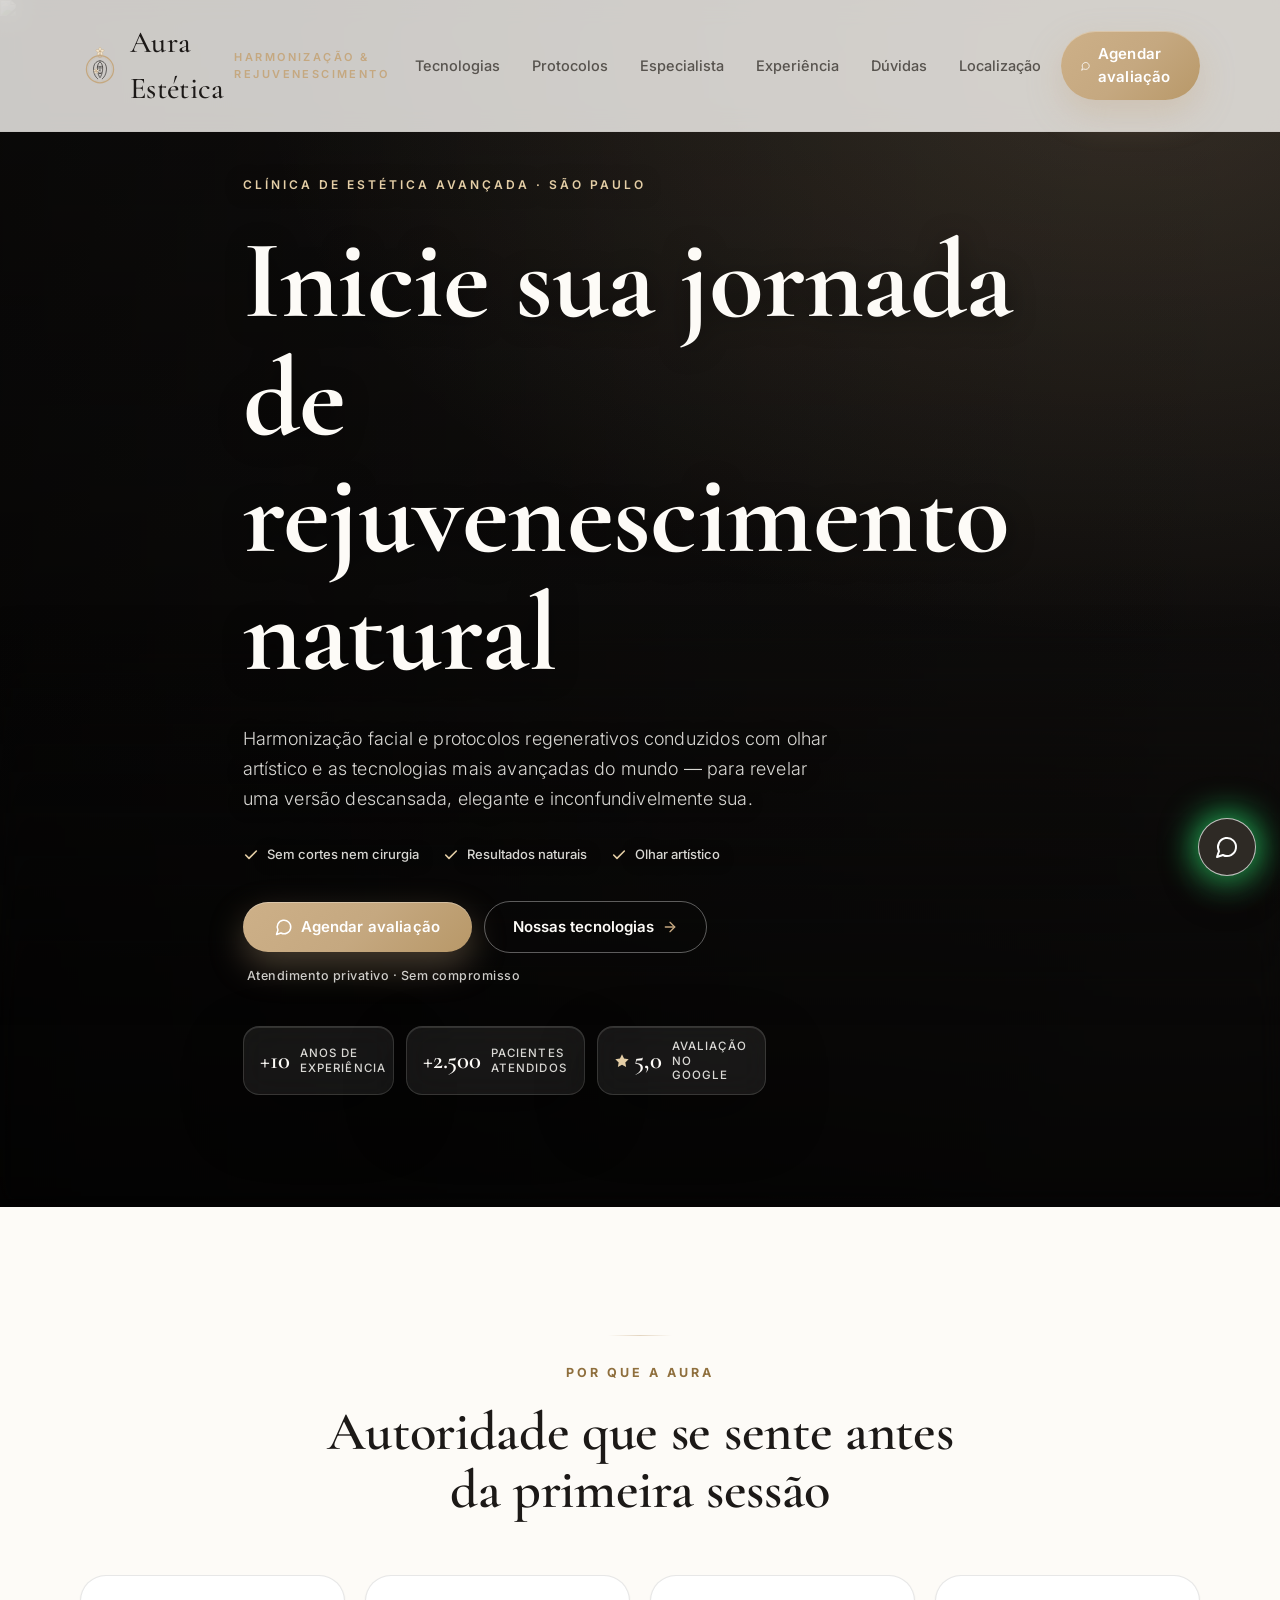
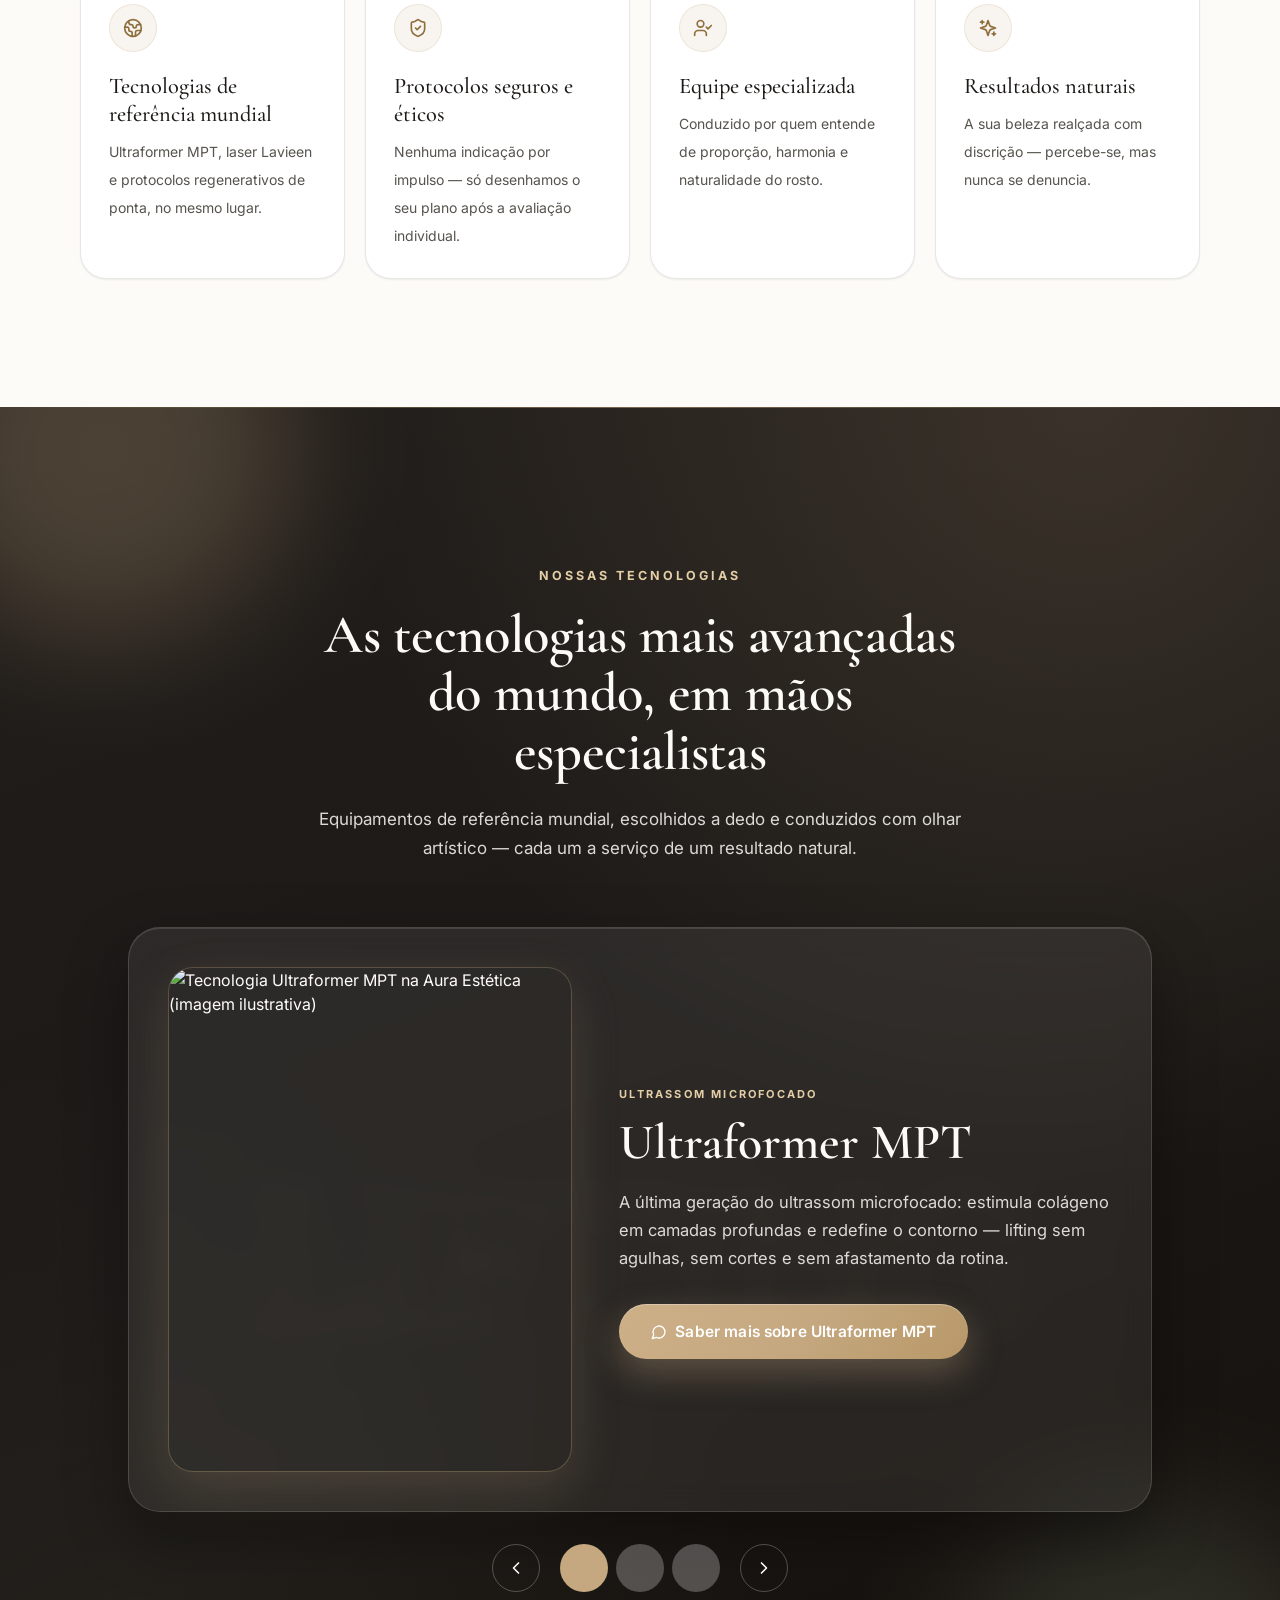
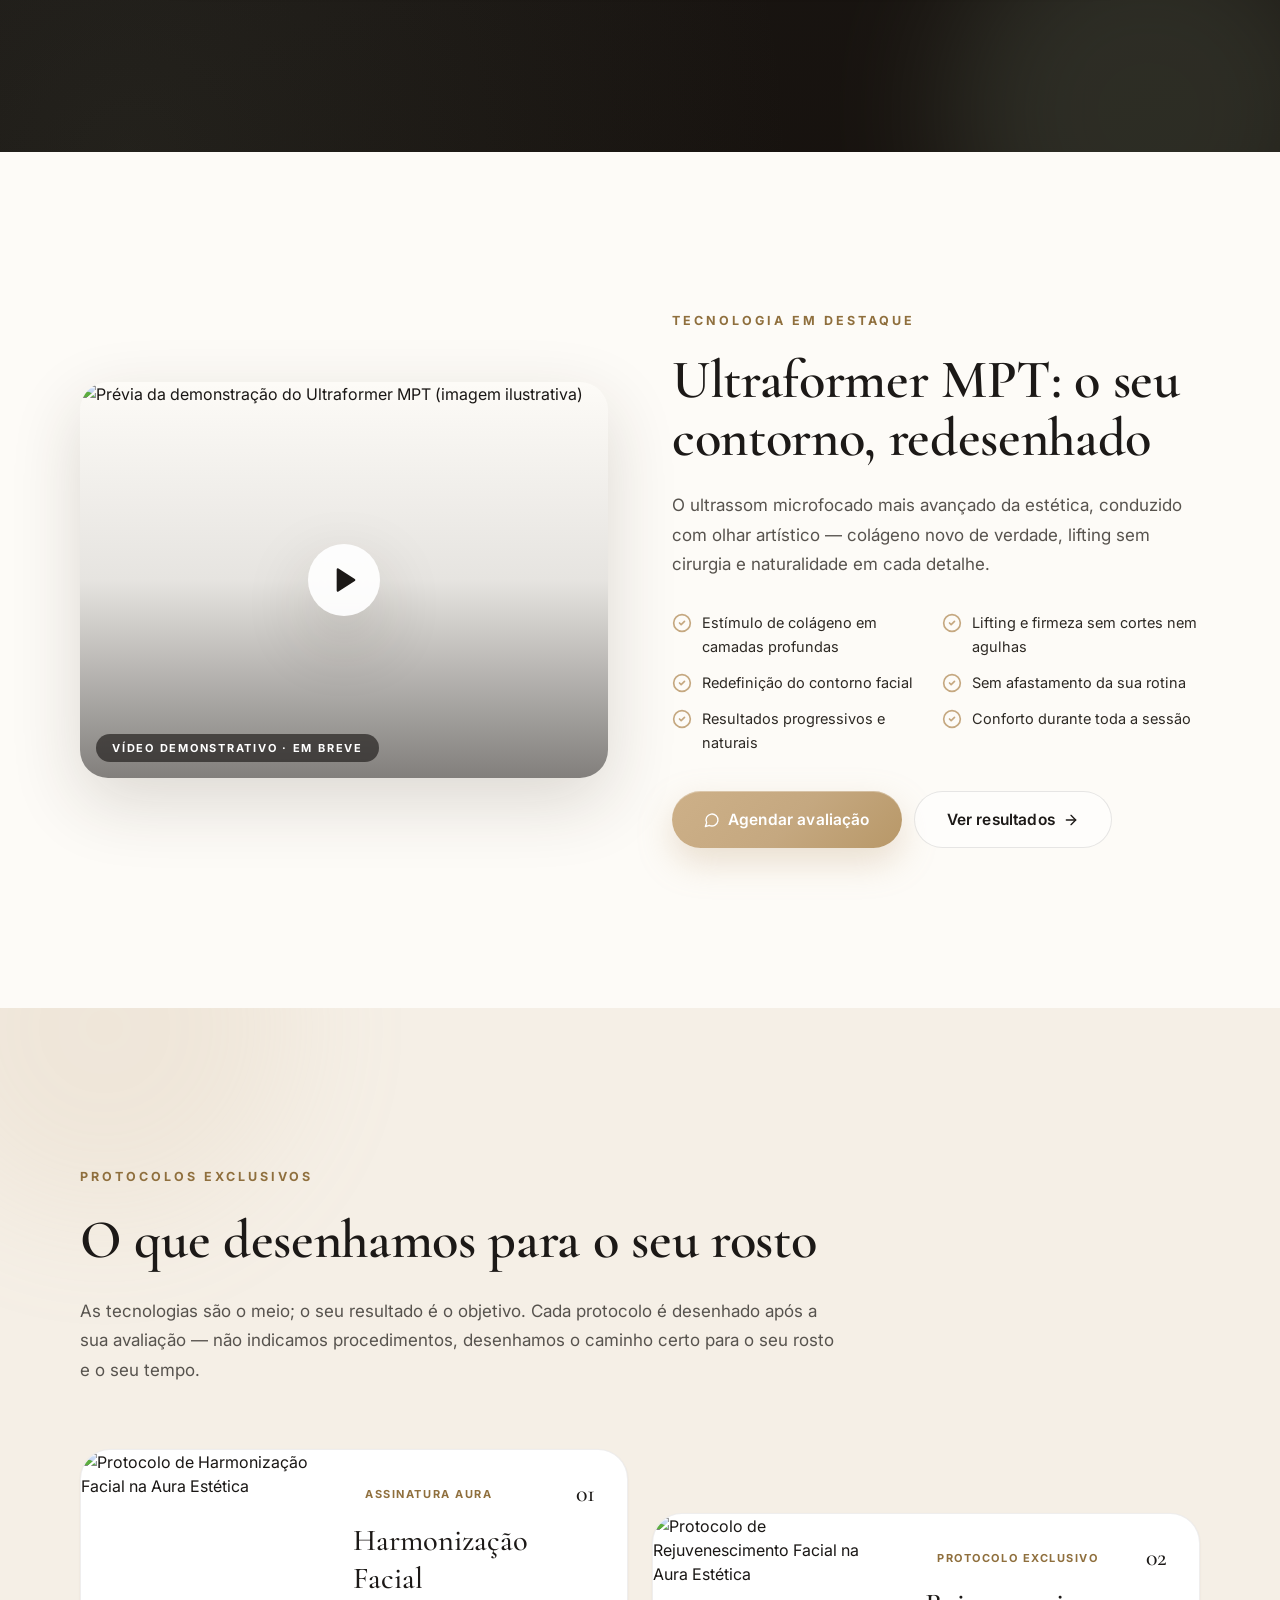
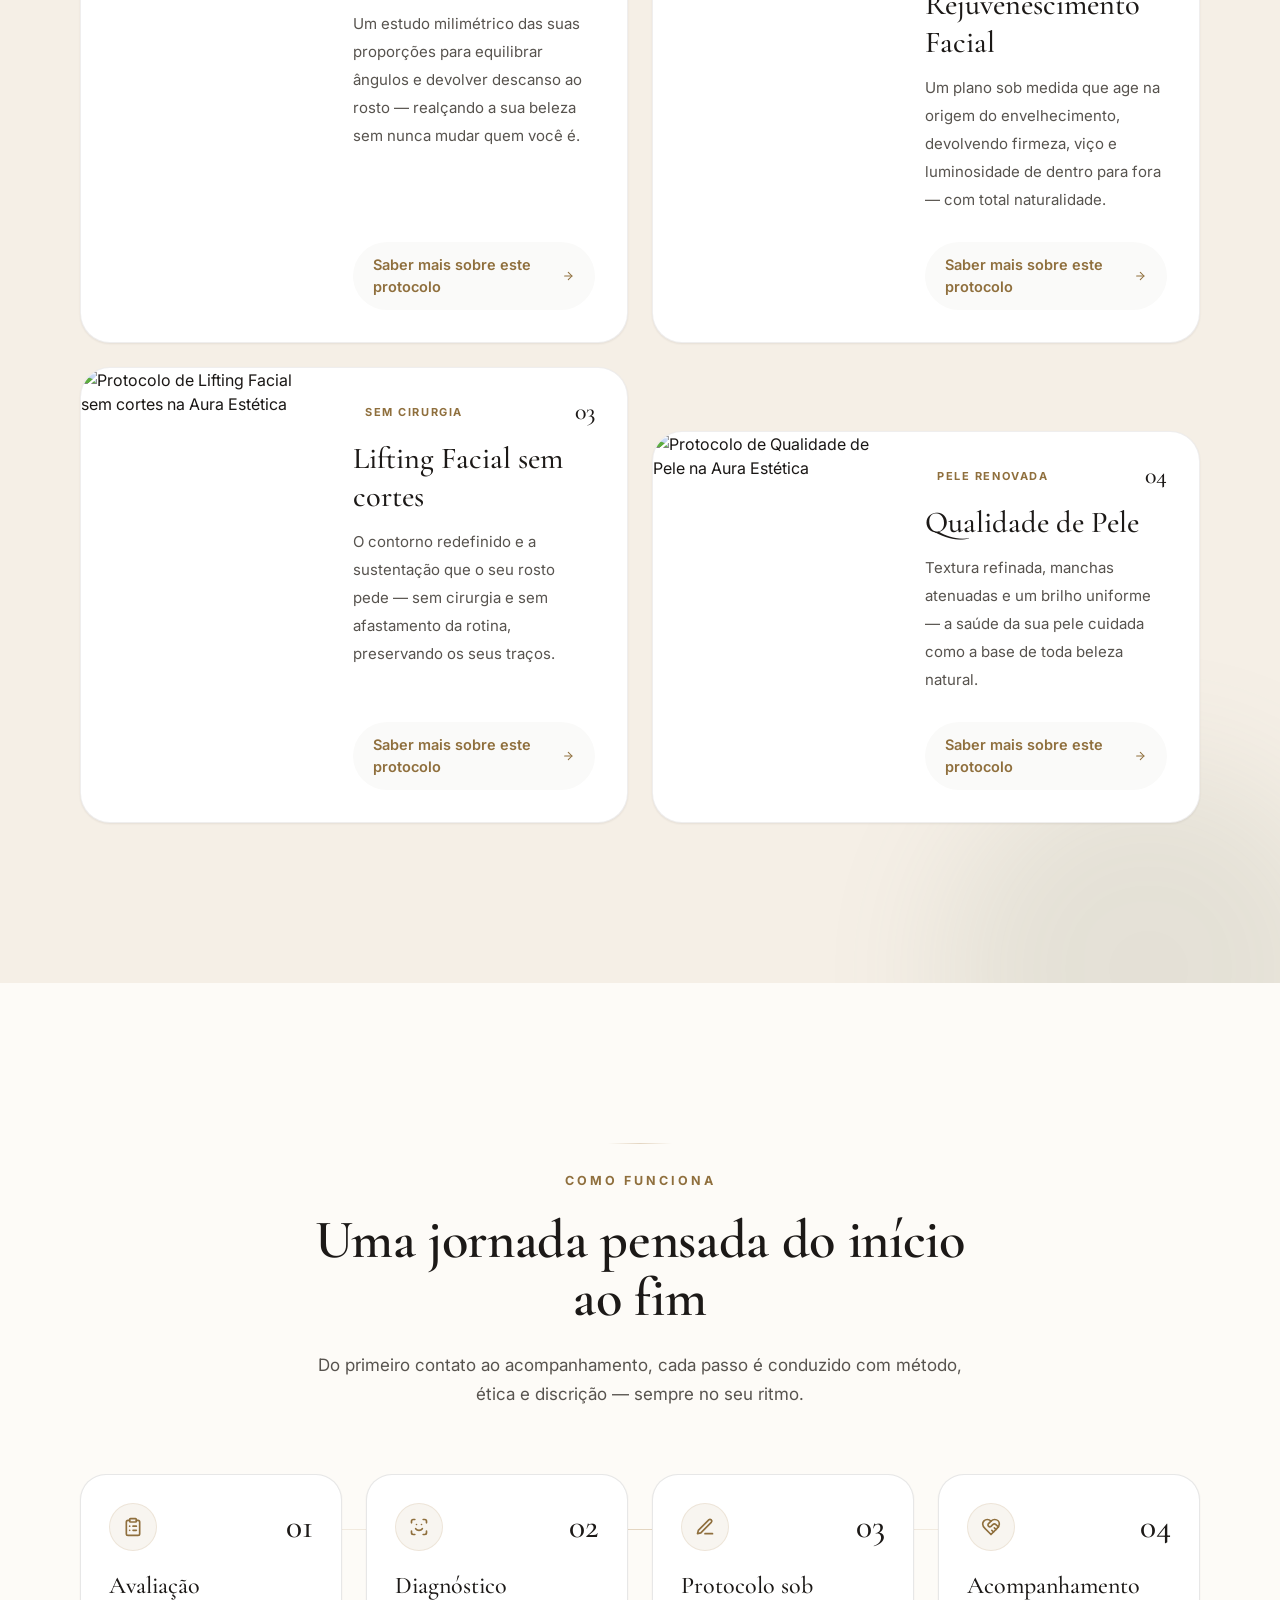
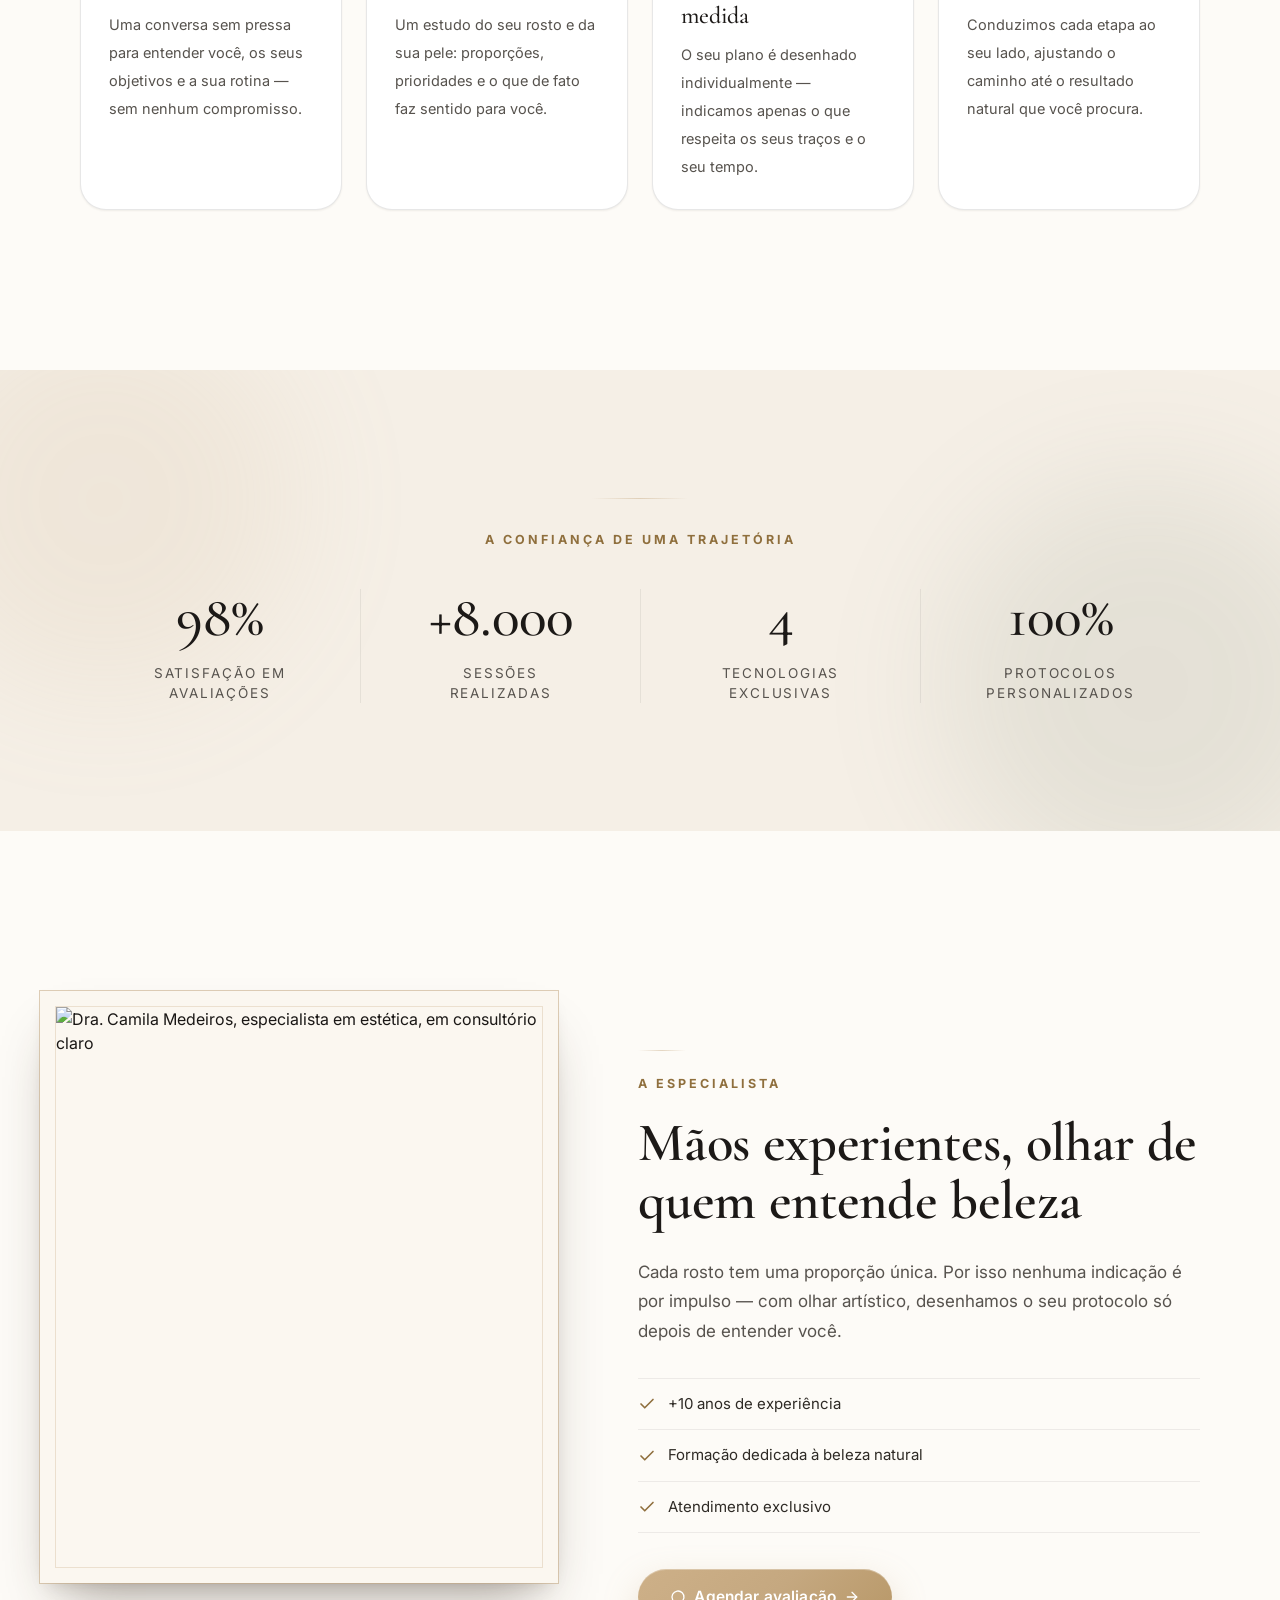
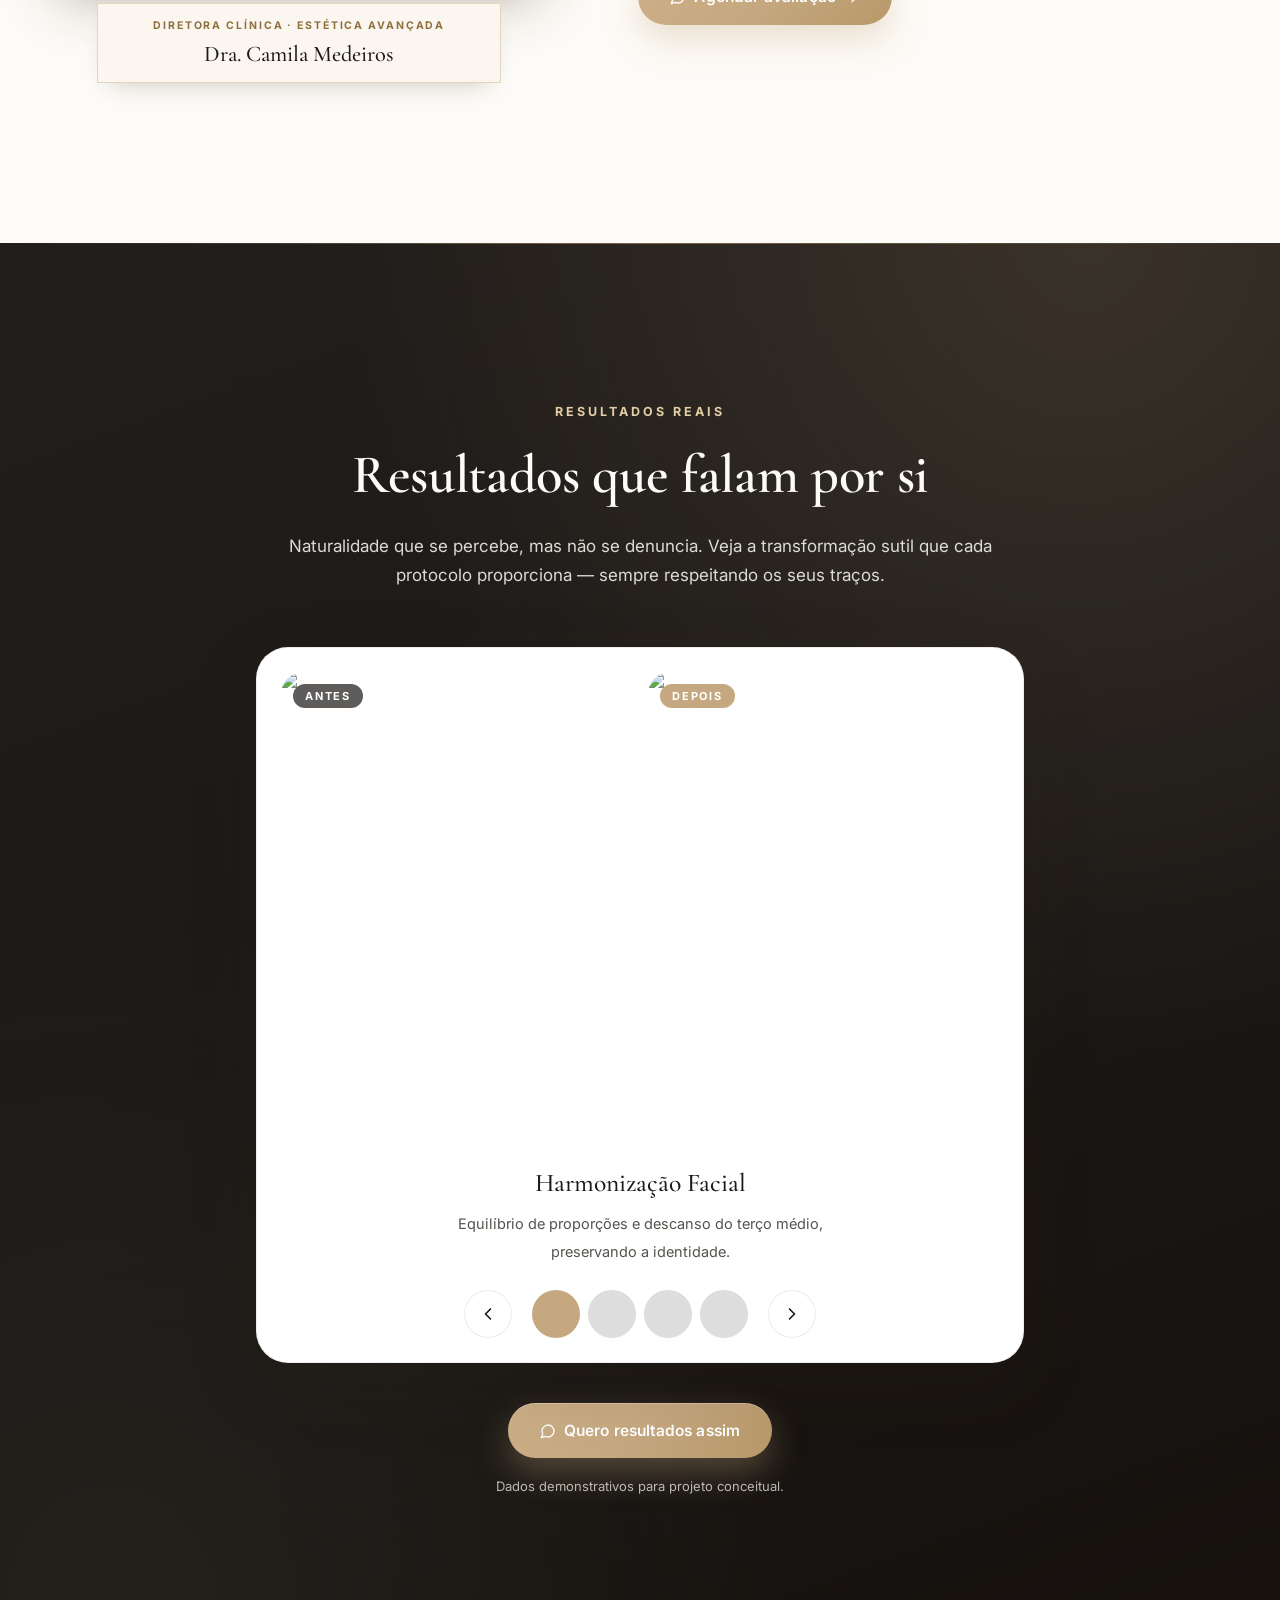
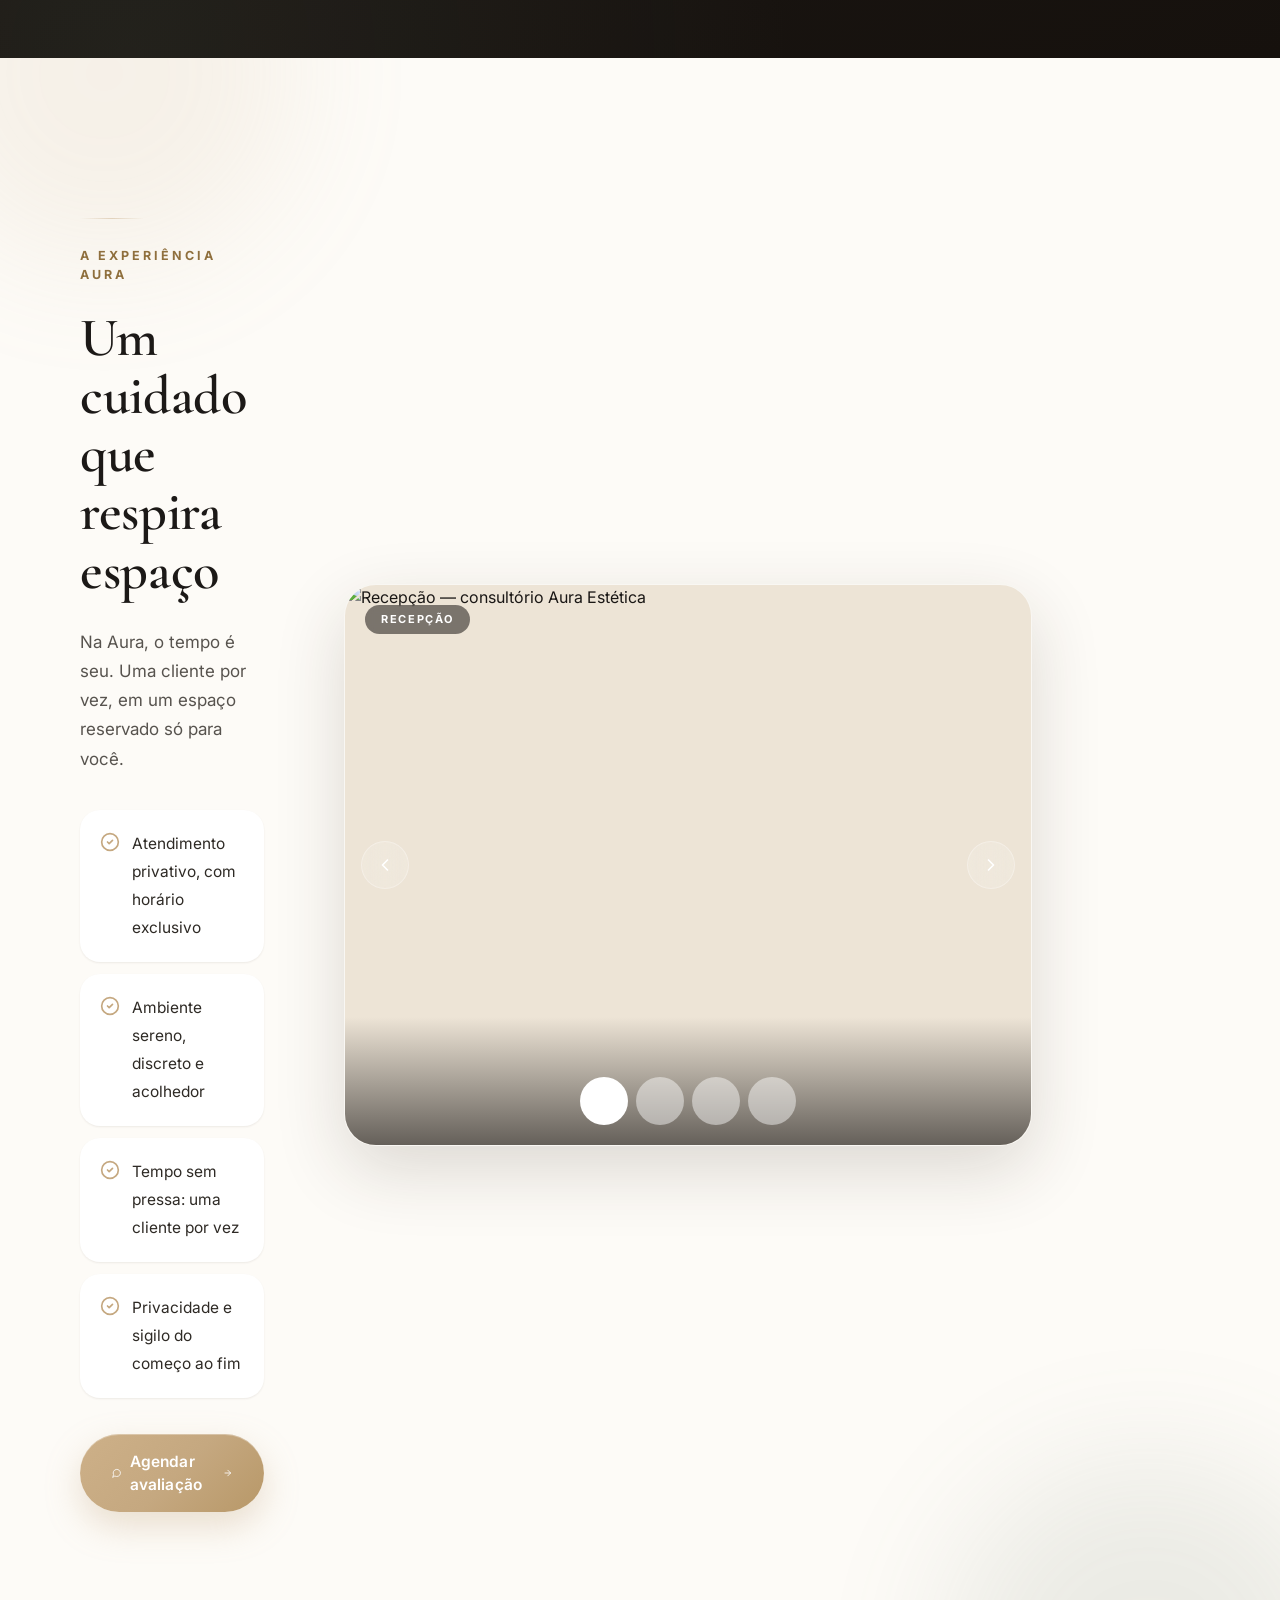
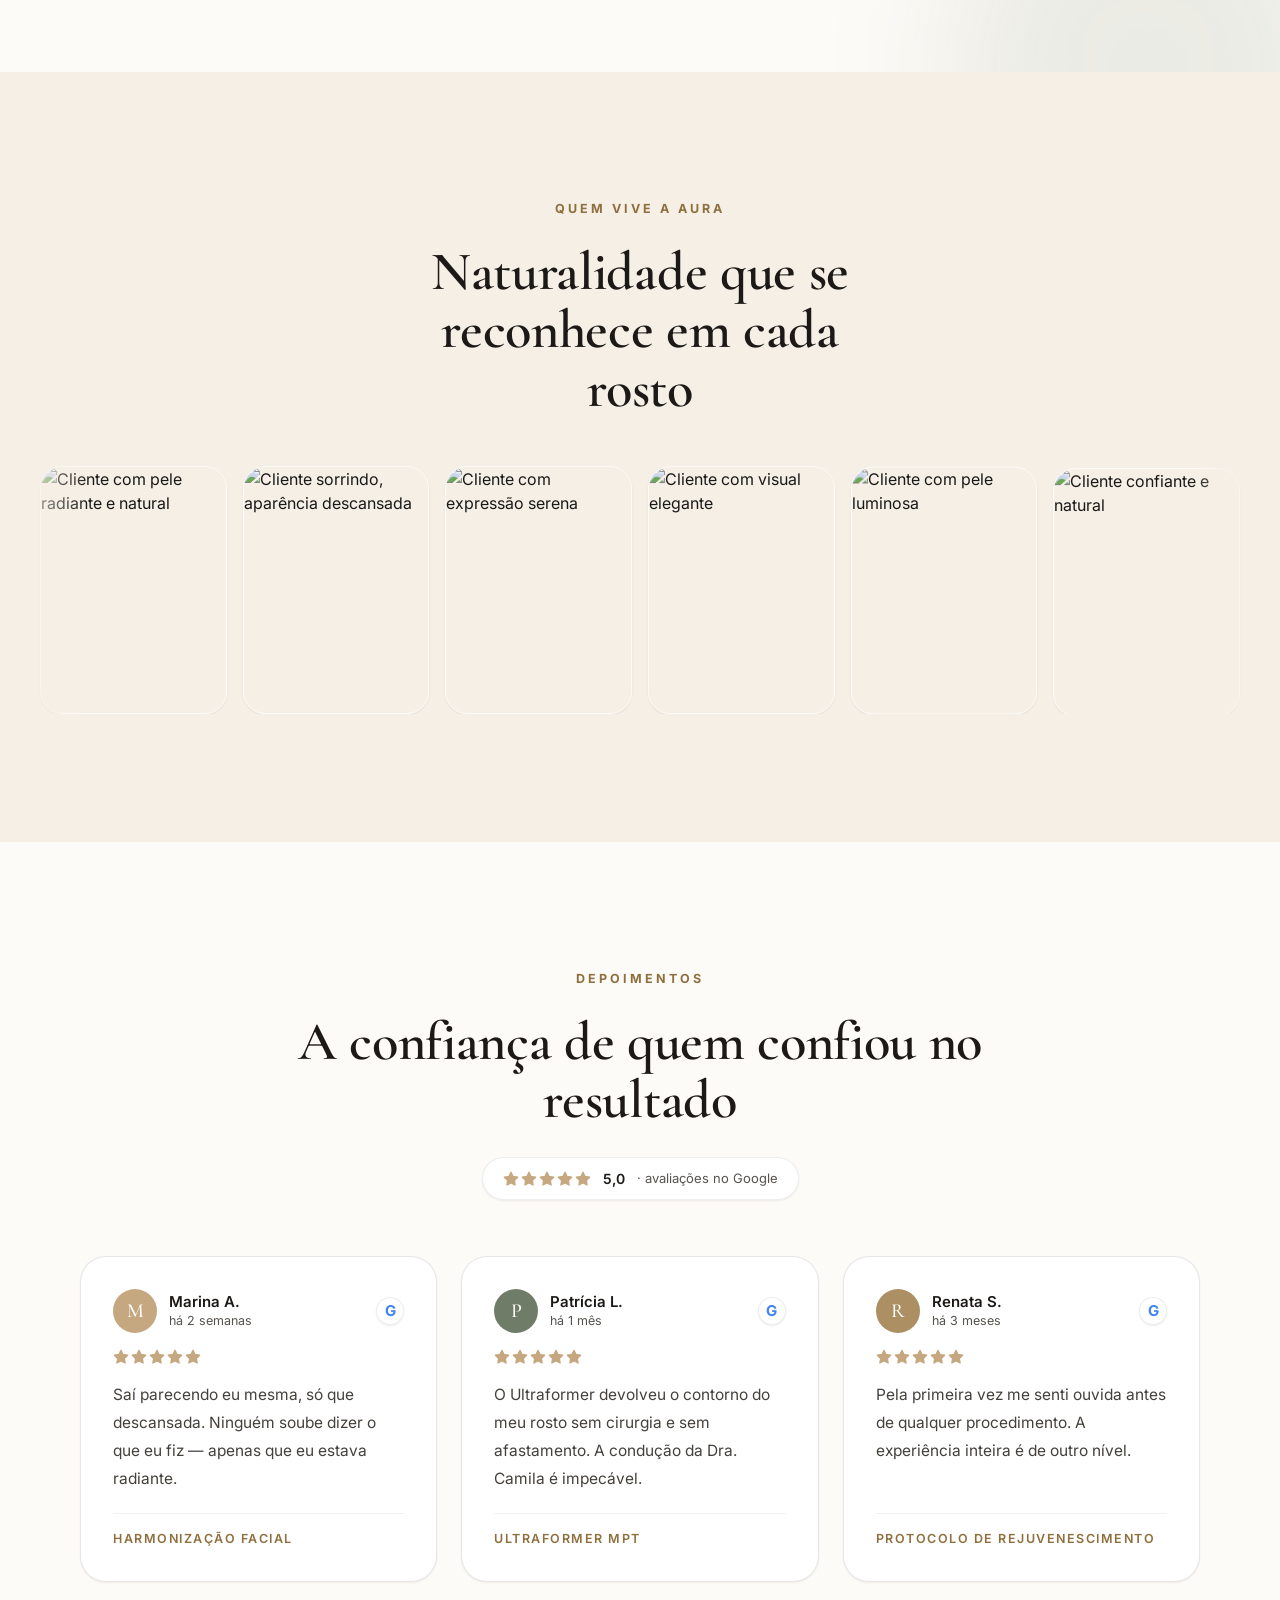
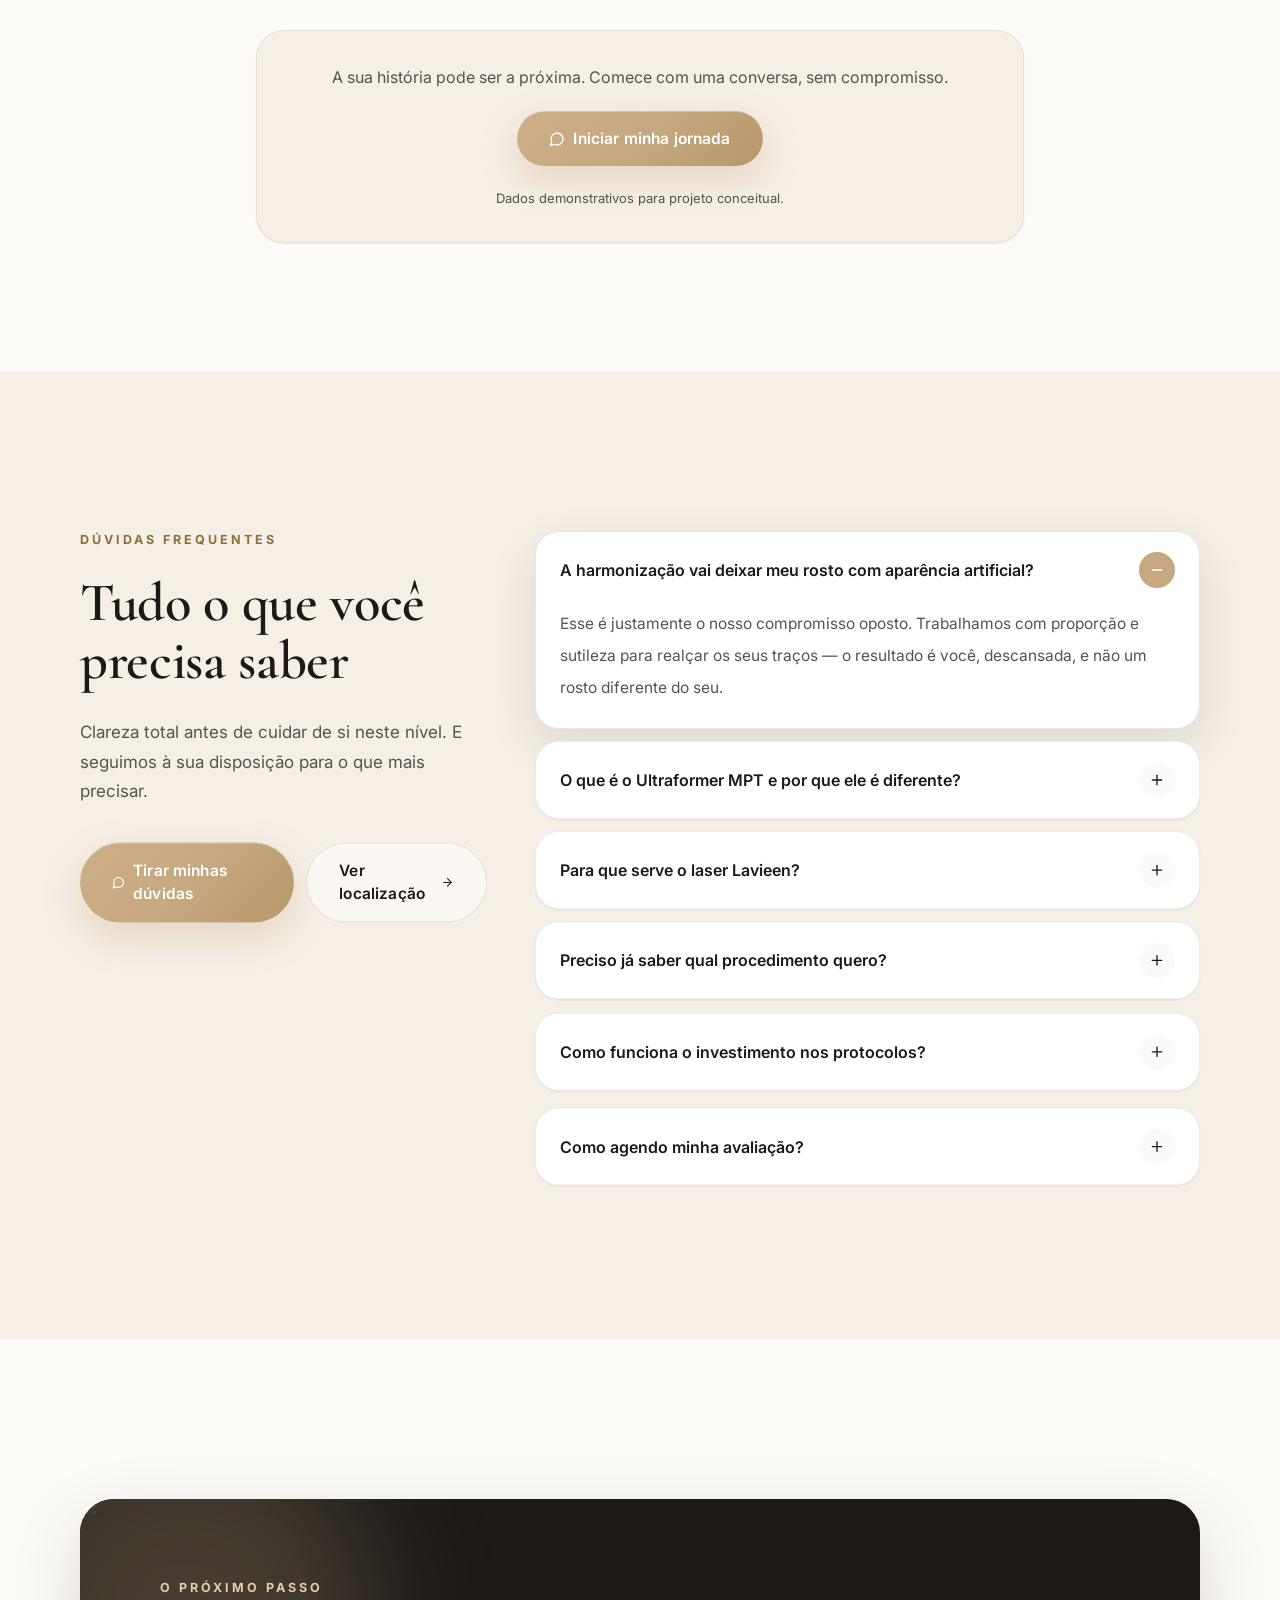
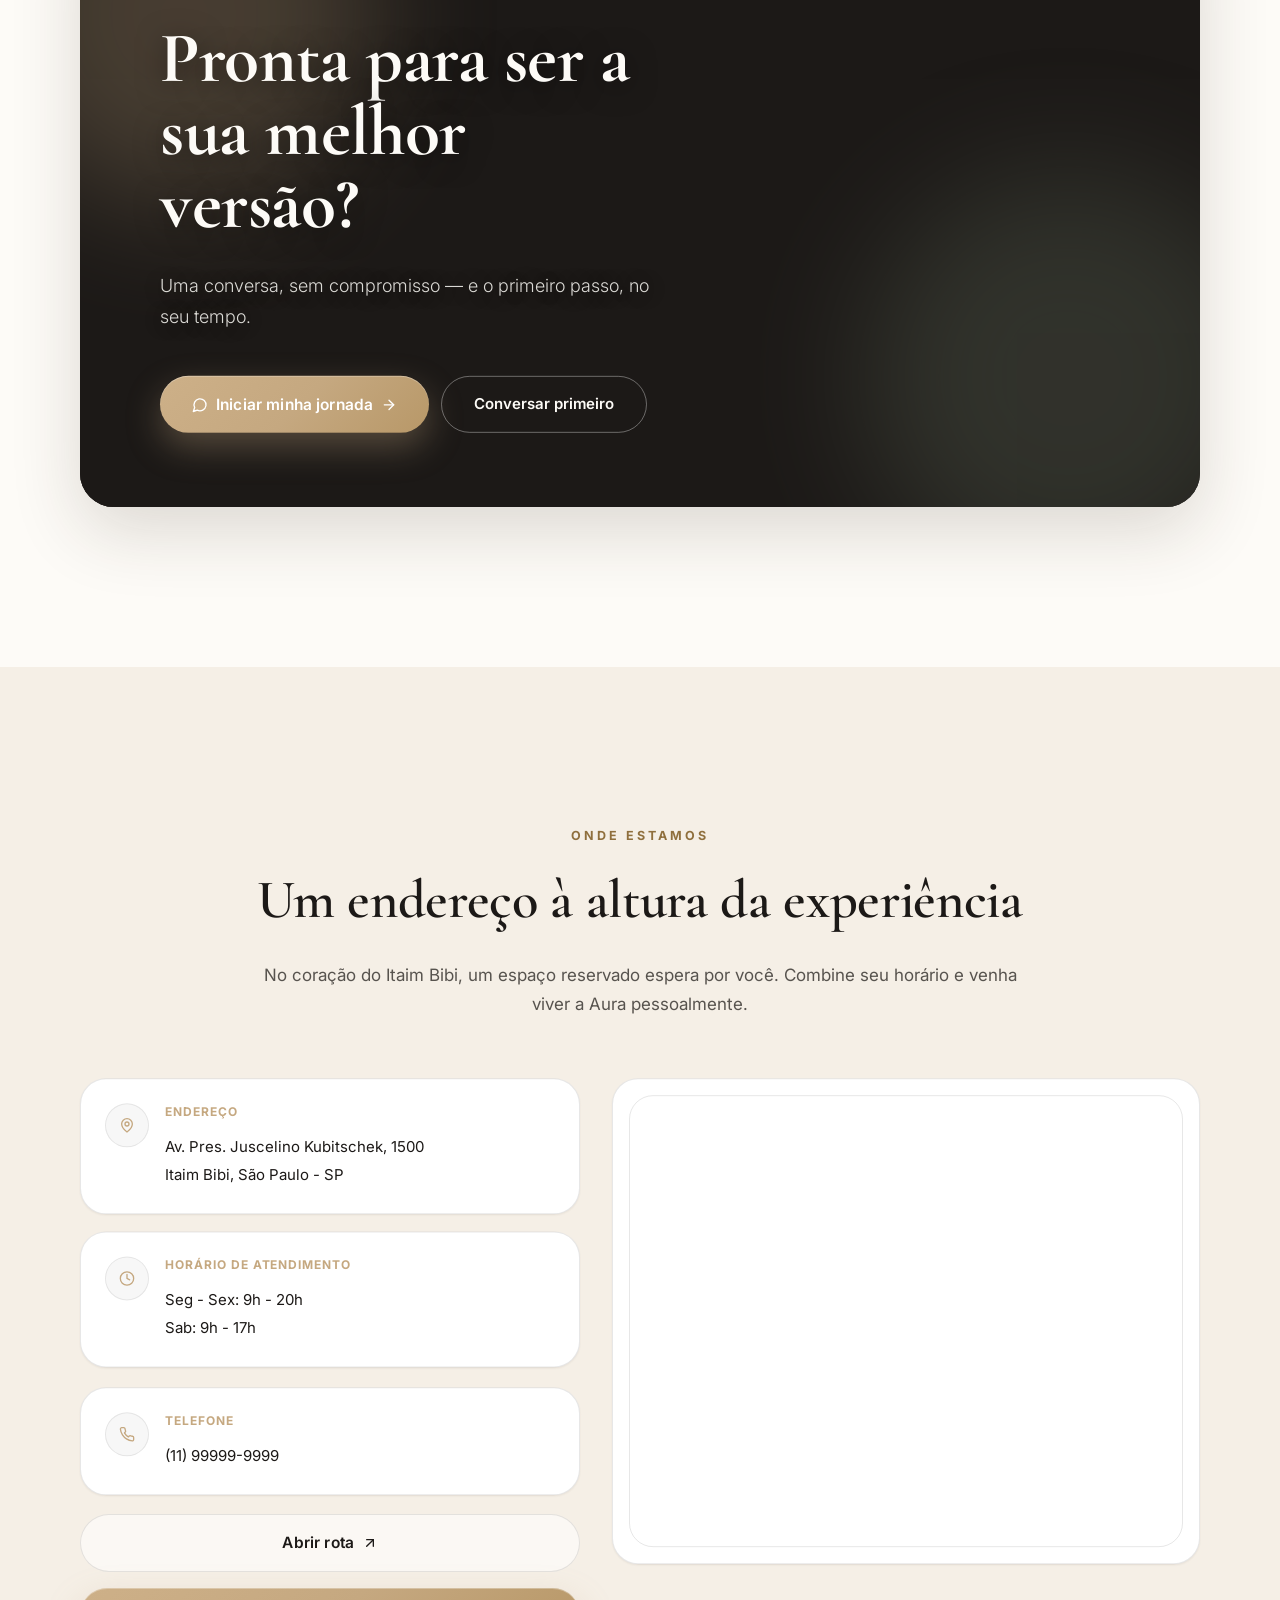
==== commit d94671ff: "Demo AuraEstetica: corrige logo quebrado + sobreposicao do menu - Logo (Header e Footer) usava src="" ====
--- a/public/demos/aura-estetica/index.html
+++ b/public/demos/aura-estetica/index.html
@@ -32,8 +32,8 @@
       href="https://fonts.googleapis.com/css2?family=Cormorant+Garamond:wght@400;500;600;700&family=Inter:wght@400;500;600;700&display=swap"
       rel="stylesheet"
     />
-    <script type="module" crossorigin src="./assets/index-DUoukJ8C.js"></script>
-    <link rel="stylesheet" crossorigin href="./assets/index-Cl9wEdMO.css">
+    <script type="module" crossorigin src="./assets/index-Br6U4536.js"></script>
+    <link rel="stylesheet" crossorigin href="./assets/index-DRl6oc6b.css">
   </head>
   <body>
     <div id="root"></div>
--- a/public/demos/aura-estetica/assets/index-DRl6oc6b.css
+++ b/public/demos/aura-estetica/assets/index-DRl6oc6b.css
@@ -0,0 +1 @@
+*,:before,:after{--tw-border-spacing-x: 0;--tw-border-spacing-y: 0;--tw-translate-x: 0;--tw-translate-y: 0;--tw-rotate: 0;--tw-skew-x: 0;--tw-skew-y: 0;--tw-scale-x: 1;--tw-scale-y: 1;--tw-pan-x: ;--tw-pan-y: ;--tw-pinch-zoom: ;--tw-scroll-snap-strictness: proximity;--tw-gradient-from-position: ;--tw-gradient-via-position: ;--tw-gradient-to-position: ;--tw-ordinal: ;--tw-slashed-zero: ;--tw-numeric-figure: ;--tw-numeric-spacing: ;--tw-numeric-fraction: ;--tw-ring-inset: ;--tw-ring-offset-width: 0px;--tw-ring-offset-color: #fff;--tw-ring-color: rgb(59 130 246 / .5);--tw-ring-offset-shadow: 0 0 #0000;--tw-ring-shadow: 0 0 #0000;--tw-shadow: 0 0 #0000;--tw-shadow-colored: 0 0 #0000;--tw-blur: ;--tw-brightness: ;--tw-contrast: ;--tw-grayscale: ;--tw-hue-rotate: ;--tw-invert: ;--tw-saturate: ;--tw-sepia: ;--tw-drop-shadow: ;--tw-backdrop-blur: ;--tw-backdrop-brightness: ;--tw-backdrop-contrast: ;--tw-backdrop-grayscale: ;--tw-backdrop-hue-rotate: ;--tw-backdrop-invert: ;--tw-backdrop-opacity: ;--tw-backdrop-saturate: ;--tw-backdrop-sepia: ;--tw-contain-size: ;--tw-contain-layout: ;--tw-contain-paint: ;--tw-contain-style: }::backdrop{--tw-border-spacing-x: 0;--tw-border-spacing-y: 0;--tw-translate-x: 0;--tw-translate-y: 0;--tw-rotate: 0;--tw-skew-x: 0;--tw-skew-y: 0;--tw-scale-x: 1;--tw-scale-y: 1;--tw-pan-x: ;--tw-pan-y: ;--tw-pinch-zoom: ;--tw-scroll-snap-strictness: proximity;--tw-gradient-from-position: ;--tw-gradient-via-position: ;--tw-gradient-to-position: ;--tw-ordinal: ;--tw-slashed-zero: ;--tw-numeric-figure: ;--tw-numeric-spacing: ;--tw-numeric-fraction: ;--tw-ring-inset: ;--tw-ring-offset-width: 0px;--tw-ring-offset-color: #fff;--tw-ring-color: rgb(59 130 246 / .5);--tw-ring-offset-shadow: 0 0 #0000;--tw-ring-shadow: 0 0 #0000;--tw-shadow: 0 0 #0000;--tw-shadow-colored: 0 0 #0000;--tw-blur: ;--tw-brightness: ;--tw-contrast: ;--tw-grayscale: ;--tw-hue-rotate: ;--tw-invert: ;--tw-saturate: ;--tw-sepia: ;--tw-drop-shadow: ;--tw-backdrop-blur: ;--tw-backdrop-brightness: ;--tw-backdrop-contrast: ;--tw-backdrop-grayscale: ;--tw-backdrop-hue-rotate: ;--tw-backdrop-invert: ;--tw-backdrop-opacity: ;--tw-backdrop-saturate: ;--tw-backdrop-sepia: ;--tw-contain-size: ;--tw-contain-layout: ;--tw-contain-paint: ;--tw-contain-style: }*,:before,:after{box-sizing:border-box;border-width:0;border-style:solid;border-color:#e5e7eb}:before,:after{--tw-content: ""}html,:host{line-height:1.5;-webkit-text-size-adjust:100%;-moz-tab-size:4;-o-tab-size:4;tab-size:4;font-family:ui-sans-serif,system-ui,sans-serif,"Apple Color Emoji","Segoe UI Emoji",Segoe UI Symbol,"Noto Color Emoji";font-feature-settings:normal;font-variation-settings:normal;-webkit-tap-highlight-color:transparent}body{margin:0;line-height:inherit}hr{height:0;color:inherit;border-top-width:1px}abbr:where([title]){-webkit-text-decoration:underline dotted;text-decoration:underline dotted}h1,h2,h3,h4,h5,h6{font-size:inherit;font-weight:inherit}a{color:inherit;text-decoration:inherit}b,strong{font-weight:bolder}code,kbd,samp,pre{font-family:ui-monospace,SFMono-Regular,Menlo,Monaco,Consolas,Liberation Mono,Courier New,monospace;font-feature-settings:normal;font-variation-settings:normal;font-size:1em}small{font-size:80%}sub,sup{font-size:75%;line-height:0;position:relative;vertical-align:baseline}sub{bottom:-.25em}sup{top:-.5em}table{text-indent:0;border-color:inherit;border-collapse:collapse}button,input,optgroup,select,textarea{font-family:inherit;font-feature-settings:inherit;font-variation-settings:inherit;font-size:100%;font-weight:inherit;line-height:inherit;letter-spacing:inherit;color:inherit;margin:0;padding:0}button,select{text-transform:none}button,input:where([type=button]),input:where([type=reset]),input:where([type=submit]){-webkit-appearance:button;background-color:transparent;background-image:none}:-moz-focusring{outline:auto}:-moz-ui-invalid{box-shadow:none}progress{vertical-align:baseline}::-webkit-inner-spin-button,::-webkit-outer-spin-button{height:auto}[type=search]{-webkit-appearance:textfield;outline-offset:-2px}::-webkit-search-decoration{-webkit-appearance:none}::-webkit-file-upload-button{-webkit-appearance:button;font:inherit}summary{display:list-item}blockquote,dl,dd,h1,h2,h3,h4,h5,h6,hr,figure,p,pre{margin:0}fieldset{margin:0;padding:0}legend{padding:0}ol,ul,menu{list-style:none;margin:0;padding:0}dialog{padding:0}textarea{resize:vertical}input::-moz-placeholder,textarea::-moz-placeholder{opacity:1;color:#9ca3af}input::placeholder,textarea::placeholder{opacity:1;color:#9ca3af}button,[role=button]{cursor:pointer}:disabled{cursor:default}img,svg,video,canvas,audio,iframe,embed,object{display:block;vertical-align:middle}img,video{max-width:100%;height:auto}[hidden]:where(:not([hidden=until-found])){display:none}html{scroll-behavior:smooth;scroll-padding-top:92px}body{font-family:Inter,SF Pro Text,Helvetica Neue,Arial,sans-serif;-webkit-font-smoothing:antialiased;-moz-osx-font-smoothing:grayscale;background:radial-gradient(circle at 14% 6%,rgba(197,168,128,.1),transparent 26%),linear-gradient(180deg,#fdfbf7,#fafaf9 52%,#fdfbf7);color:var(--color-text);letter-spacing:0}::-moz-selection{background:#c5a8803d;color:var(--color-text)}::selection{background:#c5a8803d;color:var(--color-text)}h1,h2,h3,h4,h5,h6{font-family:Cormorant Garamond,Playfair Display,Times New Roman,serif;letter-spacing:0}img{display:block;max-width:100%}p,li,a,button,span{letter-spacing:0}a,button,input[type=button],input[type=submit],input[type=reset]{min-width:48px;min-height:48px;touch-action:manipulation}a:focus-visible,button:focus-visible,input:focus-visible,textarea:focus-visible,select:focus-visible{outline:2px solid var(--color-primary);outline-offset:3px}.container{width:100%}@media (min-width: 640px){.container{max-width:640px}}@media (min-width: 768px){.container{max-width:768px}}@media (min-width: 1024px){.container{max-width:1024px}}@media (min-width: 1280px){.container{max-width:1280px}}@media (min-width: 1536px){.container{max-width:1536px}}.tap-target{min-width:48px;min-height:48px}.page-shell{margin-left:auto;margin-right:auto;max-width:1200px;padding-left:1.5rem;padding-right:1.5rem}@media (min-width: 1024px){.page-shell{padding-left:2.5rem;padding-right:2.5rem}}.section-pad{padding-top:6rem;padding-bottom:6rem}@media (min-width: 1024px){.section-pad{padding-top:10rem;padding-bottom:10rem}}.section-pad-tight{padding-top:5rem;padding-bottom:5rem}@media (min-width: 1024px){.section-pad-tight{padding-top:8rem;padding-bottom:8rem}}.section-subtitle{display:block;font-family:Inter,SF Pro Text,Helvetica Neue,Arial,sans-serif;font-size:12.5px;font-weight:700;text-transform:uppercase;letter-spacing:.24em;color:var(--color-primary-deep)}.section-title{font-family:Cormorant Garamond,Playfair Display,Times New Roman,serif;font-weight:600;line-height:1.04;font-size:clamp(2.7rem,5.2vw,4.8rem);letter-spacing:-.006em;color:var(--color-text)}.section-copy{font-family:Inter,SF Pro Text,Helvetica Neue,Arial,sans-serif;font-size:17.5px;line-height:1.75;color:var(--color-text-light)}.text-shadow-soft{text-shadow:0 2px 20px rgba(0,0,0,.4)}.text-shadow-strong{text-shadow:0 4px 28px rgba(0,0,0,.5)}.btn-gold{display:inline-flex;align-items:center;justify-content:center;gap:.5rem;border-radius:9999px;padding:1rem 2rem;font-family:Inter,SF Pro Text,Helvetica Neue,Arial,sans-serif;font-size:15px;font-weight:600;letter-spacing:.01em;transition:all .4s ease-in-out;background:linear-gradient(135deg,#cdb088,#c5a880 52%,#b89868);color:#fff;box-shadow:inset 0 1px #ffffff4d,0 14px 34px #c5a88057}.btn-gold:hover{transform:translateY(-2px);background:linear-gradient(135deg,#c5a880,#b89868 52%,#ac8f63);box-shadow:inset 0 1px #ffffff52,0 20px 46px #c5a8806b}.btn-outline{display:inline-flex;align-items:center;justify-content:center;gap:.5rem;border-radius:9999px;border-width:1px;padding:1rem 2rem;font-family:Inter,SF Pro Text,Helvetica Neue,Arial,sans-serif;font-size:15px;font-weight:600;letter-spacing:.01em;transition:all .4s ease-in-out;border-color:var(--color-border);background:#ffffff8c;color:var(--color-text)}.btn-outline:hover{transform:translateY(-2px);border-color:var(--gold-line);background:#fff;box-shadow:var(--shadow-xxs)}.btn-utility{display:inline-flex;align-items:center;gap:.5rem;font-family:Inter,SF Pro Text,Helvetica Neue,Arial,sans-serif;font-size:15px;font-weight:600;transition:all .4s ease-in-out;color:var(--color-primary-deep)}.btn-utility:hover{transform:translate(2px);color:var(--color-text)}.paper-card{border:1px solid var(--color-border);border-radius:var(--radius-card);background:var(--color-paper);box-shadow:var(--shadow-xxs);transition:transform .24s ease,box-shadow .24s ease,border-color .24s ease}.paper-card:hover{transform:translateY(-3px);border-color:#c5a8804d;box-shadow:0 22px 54px #34271b1a}.icon-chip{display:inline-flex;height:2.75rem;width:2.75rem;align-items:center;justify-content:center;border-radius:9999px;border:1px solid rgba(197,168,128,.22);background:var(--gold-tint);color:var(--color-primary-deep)}.image-editorial{filter:contrast(1.02) saturate(.92)}.band-dark{position:relative;overflow:hidden;background:radial-gradient(120% 120% at 85% 0%,rgba(197,168,128,.16),transparent 48%),radial-gradient(100% 100% at 10% 100%,rgba(111,125,104,.12),transparent 52%),linear-gradient(160deg,#221e1b,#1c1917 46%,#16110d);color:#fdfbf7}.band-dark:before{content:"";position:absolute;inset:0 0 auto 0;height:1px;background:linear-gradient(90deg,transparent,rgba(197,168,128,.5),transparent);pointer-events:none}.display-watermark{font-family:Cormorant Garamond,serif;font-weight:700;line-height:.82;letter-spacing:-.02em;text-transform:uppercase;color:transparent;-webkit-text-stroke:1px rgba(197,168,128,.22);-webkit-user-select:none;-moz-user-select:none;user-select:none;pointer-events:none}.glass-panel{background:#fdfbf712;border:1px solid rgba(253,251,247,.14);backdrop-filter:blur(14px);-webkit-backdrop-filter:blur(14px);box-shadow:inset 0 1px #fdfbf71f,0 24px 60px #00000059}.glow-gold{box-shadow:0 0 0 1px #c5a88047,0 18px 50px #c5a8802e}.luxe-frame{position:relative}.luxe-frame:before{content:"";position:absolute;top:-14px;right:-14px;bottom:-14px;left:-14px;z-index:-1;border:1px solid rgba(197,168,128,.26);border-radius:40px;background:linear-gradient(145deg,#fff9,#e8d8c34d)}.fine-rule{height:1px;background:linear-gradient(90deg,transparent,rgba(197,168,128,.45),transparent)}@keyframes float-soft{0%,to{transform:translateY(0)}50%{transform:translateY(-6px)}}.section-title{font-size:clamp(2.6rem,10.5vw,3.4rem);line-height:1.07}.section-copy{font-size:17px;line-height:1.72}.btn-gold,.btn-outline,.btn-utility{font-size:15.5px}.scroll-fade-x{-webkit-mask-image:linear-gradient(to right,transparent,#000 7%,#000 93%,transparent);mask-image:linear-gradient(to right,transparent,#000 7%,#000 93%,transparent)}.pointer-events-none{pointer-events:none}.fixed{position:fixed}.absolute{position:absolute}.relative{position:relative}.inset-0{top:0;right:0;bottom:0;left:0}.inset-x-0{left:0;right:0}.inset-x-10{left:2.5rem;right:2.5rem}.-left-24{left:-6rem}.-right-20{right:-5rem}.bottom-0{bottom:0}.bottom-4{bottom:1rem}.bottom-5{bottom:1.25rem}.bottom-6{bottom:1.5rem}.bottom-\[-12\%\]{bottom:-12%}.left-0{left:0}.left-1\/2{left:50%}.left-3{left:.75rem}.left-4{left:1rem}.left-5{left:1.25rem}.right-0{right:0}.right-4{right:1rem}.right-6{right:1.5rem}.right-\[82px\]{right:82px}.top-0{top:0}.top-1\/2{top:50%}.top-3{top:.75rem}.top-5{top:1.25rem}.top-\[-10\%\]{top:-10%}.top-\[3\.45rem\]{top:3.45rem}.top-full{top:100%}.z-0{z-index:0}.z-10{z-index:10}.z-50{z-index:50}.order-1{order:1}.order-2{order:2}.mx-auto{margin-left:auto;margin-right:auto}.mb-6{margin-bottom:1.5rem}.mb-7{margin-bottom:1.75rem}.mb-8{margin-bottom:2rem}.ml-1{margin-left:.25rem}.ml-auto{margin-left:auto}.mt-0\.5{margin-top:.125rem}.mt-1{margin-top:.25rem}.mt-1\.5{margin-top:.375rem}.mt-10{margin-top:2.5rem}.mt-12{margin-top:3rem}.mt-14{margin-top:3.5rem}.mt-16{margin-top:4rem}.mt-2{margin-top:.5rem}.mt-2\.5{margin-top:.625rem}.mt-3{margin-top:.75rem}.mt-4{margin-top:1rem}.mt-5{margin-top:1.25rem}.mt-6{margin-top:1.5rem}.mt-7{margin-top:1.75rem}.mt-8{margin-top:2rem}.mt-9{margin-top:2.25rem}.block{display:block}.flex{display:flex}.inline-flex{display:inline-flex}.grid{display:grid}.hidden{display:none}.aspect-\[3\/4\]{aspect-ratio:3/4}.aspect-\[4\/3\]{aspect-ratio:4/3}.aspect-\[4\/5\]{aspect-ratio:4/5}.h-1\/2{height:50%}.h-11{height:2.75rem}.h-12{height:3rem}.h-2{height:.5rem}.h-32{height:8rem}.h-4{height:1rem}.h-5{height:1.25rem}.h-6{height:1.5rem}.h-7{height:1.75rem}.h-72{height:18rem}.h-9{height:2.25rem}.h-\[18px\]{height:18px}.h-\[440px\]{height:440px}.h-\[480px\]{height:480px}.h-\[58px\]{height:58px}.h-\[72px\]{height:72px}.h-full{height:100%}.h-px{height:1px}.min-h-\[100svh\]{min-height:100svh}.min-h-\[58px\]{min-height:58px}.min-h-screen{min-height:100vh}.w-11{width:2.75rem}.w-12{width:3rem}.w-16{width:4rem}.w-2{width:.5rem}.w-24{width:6rem}.w-4{width:1rem}.w-5{width:1.25rem}.w-6{width:1.5rem}.w-7{width:1.75rem}.w-72{width:18rem}.w-9{width:2.25rem}.w-\[18px\]{width:18px}.w-\[58px\]{width:58px}.w-\[72px\]{width:72px}.w-full{width:100%}.min-w-0{min-width:0px}.max-w-2xl{max-width:42rem}.max-w-3xl{max-width:48rem}.max-w-5xl{max-width:64rem}.max-w-\[11ch\]{max-width:11ch}.max-w-\[15ch\]{max-width:15ch}.max-w-\[18ch\]{max-width:18ch}.max-w-\[54ch\]{max-width:54ch}.max-w-\[78\%\]{max-width:78%}.max-w-lg{max-width:32rem}.max-w-md{max-width:28rem}.max-w-xl{max-width:36rem}.flex-1{flex:1 1 0%}.shrink-0{flex-shrink:0}.-translate-x-1\/2{--tw-translate-x: -50%;transform:translate(var(--tw-translate-x),var(--tw-translate-y)) rotate(var(--tw-rotate)) skew(var(--tw-skew-x)) skewY(var(--tw-skew-y)) scaleX(var(--tw-scale-x)) scaleY(var(--tw-scale-y))}.-translate-y-1\/2{--tw-translate-y: -50%;transform:translate(var(--tw-translate-x),var(--tw-translate-y)) rotate(var(--tw-rotate)) skew(var(--tw-skew-x)) skewY(var(--tw-skew-y)) scaleX(var(--tw-scale-x)) scaleY(var(--tw-scale-y))}.transform{transform:translate(var(--tw-translate-x),var(--tw-translate-y)) rotate(var(--tw-rotate)) skew(var(--tw-skew-x)) skewY(var(--tw-skew-y)) scaleX(var(--tw-scale-x)) scaleY(var(--tw-scale-y))}.snap-x{scroll-snap-type:x var(--tw-scroll-snap-strictness)}.snap-mandatory{--tw-scroll-snap-strictness: mandatory}.snap-start{scroll-snap-align:start}.auto-cols-\[44\%\]{grid-auto-columns:44%}.grid-flow-col{grid-auto-flow:column}.grid-cols-2{grid-template-columns:repeat(2,minmax(0,1fr))}.flex-col{flex-direction:column}.flex-wrap{flex-wrap:wrap}.items-start{align-items:flex-start}.items-center{align-items:center}.justify-end{justify-content:flex-end}.justify-center{justify-content:center}.justify-between{justify-content:space-between}.gap-0\.5{gap:.125rem}.gap-1{gap:.25rem}.gap-10{gap:2.5rem}.gap-12{gap:3rem}.gap-2{gap:.5rem}.gap-2\.5{gap:.625rem}.gap-3{gap:.75rem}.gap-3\.5{gap:.875rem}.gap-4{gap:1rem}.gap-5{gap:1.25rem}.gap-6{gap:1.5rem}.gap-8{gap:2rem}.gap-x-6{-moz-column-gap:1.5rem;column-gap:1.5rem}.gap-y-10{row-gap:2.5rem}.gap-y-2\.5{row-gap:.625rem}.divide-y>:not([hidden])~:not([hidden]){--tw-divide-y-reverse: 0;border-top-width:calc(1px * calc(1 - var(--tw-divide-y-reverse)));border-bottom-width:calc(1px * var(--tw-divide-y-reverse))}.divide-\[\#1C191712\]>:not([hidden])~:not([hidden]){border-color:#1c191712}.overflow-hidden{overflow:hidden}.overflow-x-auto{overflow-x:auto}.whitespace-nowrap{white-space:nowrap}.whitespace-pre-line{white-space:pre-line}.rounded-2xl{border-radius:1rem}.rounded-\[20px\]{border-radius:20px}.rounded-\[22px\]{border-radius:22px}.rounded-\[24px\]{border-radius:24px}.rounded-\[28px\]{border-radius:28px}.rounded-\[30px\]{border-radius:30px}.rounded-\[32px\]{border-radius:32px}.rounded-\[34px\]{border-radius:34px}.rounded-full{border-radius:9999px}.border{border-width:1px}.border-y{border-top-width:1px;border-bottom-width:1px}.border-b{border-bottom-width:1px}.border-t{border-top-width:1px}.border-\[\#14161814\]{border-color:#14161814}.border-\[\#17191B\]\/10{border-color:#17191b1a}.border-\[\#1C191708\]{border-color:#1c191708}.border-\[\#1C191710\]{border-color:#1c191710}.border-\[\#1C191712\]{border-color:#1c191712}.border-\[\#1C191714\]{border-color:#1c191714}.border-\[\#C5A880\]\/45{border-color:#c5a88073}.border-white\/20{border-color:#fff3}.border-white\/25{border-color:#ffffff40}.border-white\/30{border-color:#ffffff4d}.border-white\/35{border-color:#ffffff59}.border-white\/70{border-color:#ffffffb3}.bg-\[\#14161808\]{background-color:#14161808}.bg-\[\#1C191725\]{background-color:#1c191725}.bg-\[\#1C1917\]{--tw-bg-opacity: 1;background-color:rgb(28 25 23 / var(--tw-bg-opacity, 1))}.bg-\[\#1C1917\]\/55{background-color:#1c19178c}.bg-\[\#1C1917\]\/65{background-color:#1c1917a6}.bg-\[\#1C1917\]\/70{background-color:#1c1917b3}.bg-\[\#25D366\]{--tw-bg-opacity: 1;background-color:rgb(37 211 102 / var(--tw-bg-opacity, 1))}.bg-\[\#2E2A25\]{--tw-bg-opacity: 1;background-color:rgb(46 42 37 / var(--tw-bg-opacity, 1))}.bg-\[\#6F7D68\]{--tw-bg-opacity: 1;background-color:rgb(111 125 104 / var(--tw-bg-opacity, 1))}.bg-\[\#C5A880\]{--tw-bg-opacity: 1;background-color:rgb(197 168 128 / var(--tw-bg-opacity, 1))}.bg-\[\#EDE4D6\]{--tw-bg-opacity: 1;background-color:rgb(237 228 214 / var(--tw-bg-opacity, 1))}.bg-\[\#FAFAF9\]{--tw-bg-opacity: 1;background-color:rgb(250 250 249 / var(--tw-bg-opacity, 1))}.bg-\[\#FBF7F0\]{--tw-bg-opacity: 1;background-color:rgb(251 247 240 / var(--tw-bg-opacity, 1))}.bg-\[\#FDFBF7\]\/80{background-color:#fdfbf7cc}.bg-background{background-color:var(--color-background)}.bg-backgroundAlt{background-color:var(--color-background-alt)}.bg-primary{background-color:var(--color-primary)}.bg-white{--tw-bg-opacity: 1;background-color:rgb(255 255 255 / var(--tw-bg-opacity, 1))}.bg-white\/15{background-color:#ffffff26}.bg-white\/25{background-color:#ffffff40}.bg-white\/45{background-color:#ffffff73}.bg-white\/90{background-color:#ffffffe6}.bg-gradient-to-b{background-image:linear-gradient(to bottom,var(--tw-gradient-stops))}.bg-gradient-to-r{background-image:linear-gradient(to right,var(--tw-gradient-stops))}.bg-gradient-to-t{background-image:linear-gradient(to top,var(--tw-gradient-stops))}.from-\[\#1C191733\]{--tw-gradient-from: #1C191733 var(--tw-gradient-from-position);--tw-gradient-to: rgb(28 25 23 / 0) var(--tw-gradient-to-position);--tw-gradient-stops: var(--tw-gradient-from), var(--tw-gradient-to)}.from-\[\#1C1917\]{--tw-gradient-from: #1C1917 var(--tw-gradient-from-position);--tw-gradient-to: rgb(28 25 23 / 0) var(--tw-gradient-to-position);--tw-gradient-stops: var(--tw-gradient-from), var(--tw-gradient-to)}.from-\[\#1C1917\]\/25{--tw-gradient-from: rgb(28 25 23 / .25) var(--tw-gradient-from-position);--tw-gradient-to: rgb(28 25 23 / 0) var(--tw-gradient-to-position);--tw-gradient-stops: var(--tw-gradient-from), var(--tw-gradient-to)}.from-\[\#1C1917\]\/55{--tw-gradient-from: rgb(28 25 23 / .55) var(--tw-gradient-from-position);--tw-gradient-to: rgb(28 25 23 / 0) var(--tw-gradient-to-position);--tw-gradient-stops: var(--tw-gradient-from), var(--tw-gradient-to)}.from-\[\#1C1917\]\/65{--tw-gradient-from: rgb(28 25 23 / .65) var(--tw-gradient-from-position);--tw-gradient-to: rgb(28 25 23 / 0) var(--tw-gradient-to-position);--tw-gradient-stops: var(--tw-gradient-from), var(--tw-gradient-to)}.from-\[\#1C1917\]\/85{--tw-gradient-from: rgb(28 25 23 / .85) var(--tw-gradient-from-position);--tw-gradient-to: rgb(28 25 23 / 0) var(--tw-gradient-to-position);--tw-gradient-stops: var(--tw-gradient-from), var(--tw-gradient-to)}.from-black\/25{--tw-gradient-from: rgb(0 0 0 / .25) var(--tw-gradient-from-position);--tw-gradient-to: rgb(0 0 0 / 0) var(--tw-gradient-to-position);--tw-gradient-stops: var(--tw-gradient-from), var(--tw-gradient-to)}.from-black\/55{--tw-gradient-from: rgb(0 0 0 / .55) var(--tw-gradient-from-position);--tw-gradient-to: rgb(0 0 0 / 0) var(--tw-gradient-to-position);--tw-gradient-stops: var(--tw-gradient-from), var(--tw-gradient-to)}.from-black\/80{--tw-gradient-from: rgb(0 0 0 / .8) var(--tw-gradient-from-position);--tw-gradient-to: rgb(0 0 0 / 0) var(--tw-gradient-to-position);--tw-gradient-stops: var(--tw-gradient-from), var(--tw-gradient-to)}.from-transparent{--tw-gradient-from: transparent var(--tw-gradient-from-position);--tw-gradient-to: rgb(0 0 0 / 0) var(--tw-gradient-to-position);--tw-gradient-stops: var(--tw-gradient-from), var(--tw-gradient-to)}.via-\[\#1C1917\]\/10{--tw-gradient-to: rgb(28 25 23 / 0) var(--tw-gradient-to-position);--tw-gradient-stops: var(--tw-gradient-from), rgb(28 25 23 / .1) var(--tw-gradient-via-position), var(--tw-gradient-to)}.via-\[\#1C1917\]\/30{--tw-gradient-to: rgb(28 25 23 / 0) var(--tw-gradient-to-position);--tw-gradient-stops: var(--tw-gradient-from), rgb(28 25 23 / .3) var(--tw-gradient-via-position), var(--tw-gradient-to)}.via-\[\#1C1917\]\/75{--tw-gradient-to: rgb(28 25 23 / 0) var(--tw-gradient-to-position);--tw-gradient-stops: var(--tw-gradient-from), rgb(28 25 23 / .75) var(--tw-gradient-via-position), var(--tw-gradient-to)}.via-\[\#C5A880\]\/45{--tw-gradient-to: rgb(197 168 128 / 0) var(--tw-gradient-to-position);--tw-gradient-stops: var(--tw-gradient-from), rgb(197 168 128 / .45) var(--tw-gradient-via-position), var(--tw-gradient-to)}.via-black\/20{--tw-gradient-to: rgb(0 0 0 / 0) var(--tw-gradient-to-position);--tw-gradient-stops: var(--tw-gradient-from), rgb(0 0 0 / .2) var(--tw-gradient-via-position), var(--tw-gradient-to)}.via-black\/40{--tw-gradient-to: rgb(0 0 0 / 0) var(--tw-gradient-to-position);--tw-gradient-stops: var(--tw-gradient-from), rgb(0 0 0 / .4) var(--tw-gradient-via-position), var(--tw-gradient-to)}.via-transparent{--tw-gradient-to: rgb(0 0 0 / 0) var(--tw-gradient-to-position);--tw-gradient-stops: var(--tw-gradient-from), transparent var(--tw-gradient-via-position), var(--tw-gradient-to)}.to-\[\#1C1917\]\/45{--tw-gradient-to: rgb(28 25 23 / .45) var(--tw-gradient-to-position)}.to-transparent{--tw-gradient-to: transparent var(--tw-gradient-to-position)}.fill-current{fill:currentColor}.fill-primary{fill:var(--color-primary)}.object-cover{-o-object-fit:cover;object-fit:cover}.object-\[center_25\%\]{-o-object-position:center 25%;object-position:center 25%}.object-\[center_28\%\]{-o-object-position:center 28%;object-position:center 28%}.object-top{-o-object-position:top;object-position:top}.p-3{padding:.75rem}.p-3\.5{padding:.875rem}.p-4{padding:1rem}.p-5{padding:1.25rem}.p-6{padding:1.5rem}.p-7{padding:1.75rem}.p-8{padding:2rem}.px-3{padding-left:.75rem;padding-right:.75rem}.px-4{padding-left:1rem;padding-right:1rem}.px-5{padding-left:1.25rem;padding-right:1.25rem}.px-6{padding-left:1.5rem;padding-right:1.5rem}.px-7{padding-left:1.75rem;padding-right:1.75rem}.px-8{padding-left:2rem;padding-right:2rem}.py-1{padding-top:.25rem;padding-bottom:.25rem}.py-1\.5{padding-top:.375rem;padding-bottom:.375rem}.py-2{padding-top:.5rem;padding-bottom:.5rem}.py-2\.5{padding-top:.625rem;padding-bottom:.625rem}.py-3{padding-top:.75rem;padding-bottom:.75rem}.py-3\.5{padding-top:.875rem;padding-bottom:.875rem}.py-4{padding-top:1rem;padding-bottom:1rem}.py-5{padding-top:1.25rem;padding-bottom:1.25rem}.pb-10{padding-bottom:2.5rem}.pb-12{padding-bottom:3rem}.pb-20{padding-bottom:5rem}.pb-24{padding-bottom:6rem}.pb-3{padding-bottom:.75rem}.pb-5{padding-bottom:1.25rem}.pl-1{padding-left:.25rem}.pt-20{padding-top:5rem}.pt-36{padding-top:9rem}.pt-4{padding-top:1rem}.pt-6{padding-top:1.5rem}.text-left{text-align:left}.text-center{text-align:center}.font-body{font-family:Inter,SF Pro Text,Helvetica Neue,Arial,sans-serif}.font-heading{font-family:Cormorant Garamond,Playfair Display,Times New Roman,serif}.text-\[1\.25rem\]{font-size:1.25rem}.text-\[1\.4rem\]{font-size:1.4rem}.text-\[1\.55rem\]{font-size:1.55rem}.text-\[1\.5rem\]{font-size:1.5rem}.text-\[1\.6rem\]{font-size:1.6rem}.text-\[1\.95rem\]{font-size:1.95rem}.text-\[1\.9rem\]{font-size:1.9rem}.text-\[10\.5px\]{font-size:10.5px}.text-\[11\.5px\]{font-size:11.5px}.text-\[11px\]{font-size:11px}.text-\[12\.5px\]{font-size:12.5px}.text-\[12px\]{font-size:12px}.text-\[13\.5px\]{font-size:13.5px}.text-\[13px\]{font-size:13px}.text-\[14\.5px\]{font-size:14.5px}.text-\[14px\]{font-size:14px}.text-\[15\.5px\]{font-size:15.5px}.text-\[15px\]{font-size:15px}.text-\[16\.5px\]{font-size:16.5px}.text-\[16px\]{font-size:16px}.text-\[18px\]{font-size:18px}.text-\[2\.1rem\]{font-size:2.1rem}.text-\[clamp\(2\.2rem\,4vw\,3\.1rem\)\]{font-size:clamp(2.2rem,4vw,3.1rem)}.text-\[clamp\(2\.8rem\,5vw\,3\.6rem\)\]{font-size:clamp(2.8rem,5vw,3.6rem)}.text-\[clamp\(2\.9rem\,5\.6vw\,5rem\)\]{font-size:clamp(2.9rem,5.6vw,5rem)}.text-\[clamp\(3\.25rem\,13\.5vw\,7rem\)\]{font-size:clamp(3.25rem,13.5vw,7rem)}.text-\[clamp\(4\.5rem\,18vw\,13rem\)\]{font-size:clamp(4.5rem,18vw,13rem)}.font-bold{font-weight:700}.font-light{font-weight:300}.font-medium{font-weight:500}.font-semibold{font-weight:600}.uppercase{text-transform:uppercase}.lowercase{text-transform:lowercase}.leading-5{line-height:1.25rem}.leading-6{line-height:1.5rem}.leading-7{line-height:1.75rem}.leading-8{line-height:2rem}.leading-\[1\.02\]{line-height:1.02}.leading-\[1\.05\]{line-height:1.05}.leading-\[1\.65\]{line-height:1.65}.leading-\[1\.7\]{line-height:1.7}.leading-none{line-height:1}.leading-tight{line-height:1.25}.tracking-\[-0\.005em\]{letter-spacing:-.005em}.tracking-\[-0\.006em\]{letter-spacing:-.006em}.tracking-\[0\.01em\]{letter-spacing:.01em}.tracking-\[0\.04em\]{letter-spacing:.04em}.tracking-\[0\.08em\]{letter-spacing:.08em}.tracking-\[0\.12em\]{letter-spacing:.12em}.tracking-\[0\.14em\]{letter-spacing:.14em}.tracking-\[0\.16em\]{letter-spacing:.16em}.tracking-\[0\.18em\]{letter-spacing:.18em}.tracking-\[0\.1em\]{letter-spacing:.1em}.tracking-\[0\.22em\]{letter-spacing:.22em}.tracking-\[0\.25em\]{letter-spacing:.25em}.tracking-\[0\.2em\]{letter-spacing:.2em}.text-\[\#1C1917\]{--tw-text-opacity: 1;color:rgb(28 25 23 / var(--tw-text-opacity, 1))}.text-\[\#2E2A25\]{--tw-text-opacity: 1;color:rgb(46 42 37 / var(--tw-text-opacity, 1))}.text-\[\#4285F4\]{--tw-text-opacity: 1;color:rgb(66 133 244 / var(--tw-text-opacity, 1))}.text-\[\#44403C\]{--tw-text-opacity: 1;color:rgb(68 64 60 / var(--tw-text-opacity, 1))}.text-\[\#4F4941\]{--tw-text-opacity: 1;color:rgb(79 73 65 / var(--tw-text-opacity, 1))}.text-\[\#57534E\]{--tw-text-opacity: 1;color:rgb(87 83 78 / var(--tw-text-opacity, 1))}.text-\[\#5F5A53\]{--tw-text-opacity: 1;color:rgb(95 90 83 / var(--tw-text-opacity, 1))}.text-\[\#8f6f3d\]{--tw-text-opacity: 1;color:rgb(143 111 61 / var(--tw-text-opacity, 1))}.text-\[\#C5A880\]{--tw-text-opacity: 1;color:rgb(197 168 128 / var(--tw-text-opacity, 1))}.text-\[\#E4CEA6\]{--tw-text-opacity: 1;color:rgb(228 206 166 / var(--tw-text-opacity, 1))}.text-\[\#FDFBF7\]{--tw-text-opacity: 1;color:rgb(253 251 247 / var(--tw-text-opacity, 1))}.text-\[\#FDFBF7\]\/70{color:#fdfbf7b3}.text-\[\#FDFBF7\]\/80{color:#fdfbf7cc}.text-\[\#FDFBF7\]\/85{color:#fdfbf7d9}.text-primary{color:var(--color-primary)}.text-textPrimary{color:var(--color-text)}.text-white{--tw-text-opacity: 1;color:rgb(255 255 255 / var(--tw-text-opacity, 1))}.opacity-0{opacity:0}.opacity-25{opacity:.25}.opacity-\[0\.12\]{opacity:.12}.shadow-\[0_10px_36px_rgba\(52\,39\,27\,0\.07\)\]{--tw-shadow: 0 10px 36px rgba(52,39,27,.07);--tw-shadow-colored: 0 10px 36px var(--tw-shadow-color);box-shadow:var(--tw-ring-offset-shadow, 0 0 #0000),var(--tw-ring-shadow, 0 0 #0000),var(--tw-shadow)}.shadow-\[0_12px_26px_-14px_rgba\(52\,39\,27\,0\.28\)\]{--tw-shadow: 0 12px 26px -14px rgba(52,39,27,.28);--tw-shadow-colored: 0 12px 26px -14px var(--tw-shadow-color);box-shadow:var(--tw-ring-offset-shadow, 0 0 #0000),var(--tw-ring-shadow, 0 0 #0000),var(--tw-shadow)}.shadow-\[0_18px_42px_rgba\(46\,42\,37\,0\.22\)\]{--tw-shadow: 0 18px 42px rgba(46,42,37,.22);--tw-shadow-colored: 0 18px 42px var(--tw-shadow-color);box-shadow:var(--tw-ring-offset-shadow, 0 0 #0000),var(--tw-ring-shadow, 0 0 #0000),var(--tw-shadow)}.shadow-\[0_18px_42px_rgba\(46\,42\,37\,0\.24\)\]{--tw-shadow: 0 18px 42px rgba(46,42,37,.24);--tw-shadow-colored: 0 18px 42px var(--tw-shadow-color);box-shadow:var(--tw-ring-offset-shadow, 0 0 #0000),var(--tw-ring-shadow, 0 0 #0000),var(--tw-shadow)}.shadow-\[0_22px_40px_rgba\(52\,39\,27\,0\.1\)\]{--tw-shadow: 0 22px 40px rgba(52,39,27,.1);--tw-shadow-colored: 0 22px 40px var(--tw-shadow-color);box-shadow:var(--tw-ring-offset-shadow, 0 0 #0000),var(--tw-ring-shadow, 0 0 #0000),var(--tw-shadow)}.shadow-\[0_32px_55px_-22px_rgba\(52\,39\,27\,0\.42\)\,0_8px_18px_-10px_rgba\(52\,39\,27\,0\.22\)\]{--tw-shadow: 0 32px 55px -22px rgba(52,39,27,.42),0 8px 18px -10px rgba(52,39,27,.22);--tw-shadow-colored: 0 32px 55px -22px var(--tw-shadow-color), 0 8px 18px -10px var(--tw-shadow-color);box-shadow:var(--tw-ring-offset-shadow, 0 0 #0000),var(--tw-ring-shadow, 0 0 #0000),var(--tw-shadow)}.shadow-lg{--tw-shadow: 0 10px 15px -3px rgb(0 0 0 / .1), 0 4px 6px -4px rgb(0 0 0 / .1);--tw-shadow-colored: 0 10px 15px -3px var(--tw-shadow-color), 0 4px 6px -4px var(--tw-shadow-color);box-shadow:var(--tw-ring-offset-shadow, 0 0 #0000),var(--tw-ring-shadow, 0 0 #0000),var(--tw-shadow)}.shadow-luxe{--tw-shadow: 0 24px 70px rgba(52,39,27,.16);--tw-shadow-colored: 0 24px 70px var(--tw-shadow-color);box-shadow:var(--tw-ring-offset-shadow, 0 0 #0000),var(--tw-ring-shadow, 0 0 #0000),var(--tw-shadow)}.shadow-subtle{--tw-shadow: 0 18px 48px rgba(52,39,27,.11);--tw-shadow-colored: 0 18px 48px var(--tw-shadow-color);box-shadow:var(--tw-ring-offset-shadow, 0 0 #0000),var(--tw-ring-shadow, 0 0 #0000),var(--tw-shadow)}.shadow-xxs{--tw-shadow: 0 1px 2px rgba(52,39,27,.08);--tw-shadow-colored: 0 1px 2px var(--tw-shadow-color);box-shadow:var(--tw-ring-offset-shadow, 0 0 #0000),var(--tw-ring-shadow, 0 0 #0000),var(--tw-shadow)}.ring-1{--tw-ring-offset-shadow: var(--tw-ring-inset) 0 0 0 var(--tw-ring-offset-width) var(--tw-ring-offset-color);--tw-ring-shadow: var(--tw-ring-inset) 0 0 0 calc(1px + var(--tw-ring-offset-width)) var(--tw-ring-color);box-shadow:var(--tw-ring-offset-shadow),var(--tw-ring-shadow),var(--tw-shadow, 0 0 #0000)}.ring-\[\#C5A880\]\/30{--tw-ring-color: rgb(197 168 128 / .3)}.ring-\[\#C5A880\]\/55{--tw-ring-color: rgb(197 168 128 / .55)}.blur-3xl{--tw-blur: blur(64px);filter:var(--tw-blur) var(--tw-brightness) var(--tw-contrast) var(--tw-grayscale) var(--tw-hue-rotate) var(--tw-invert) var(--tw-saturate) var(--tw-sepia) var(--tw-drop-shadow)}.blur-lg{--tw-blur: blur(16px);filter:var(--tw-blur) var(--tw-brightness) var(--tw-contrast) var(--tw-grayscale) var(--tw-hue-rotate) var(--tw-invert) var(--tw-saturate) var(--tw-sepia) var(--tw-drop-shadow)}.grayscale{--tw-grayscale: grayscale(100%);filter:var(--tw-blur) var(--tw-brightness) var(--tw-contrast) var(--tw-grayscale) var(--tw-hue-rotate) var(--tw-invert) var(--tw-saturate) var(--tw-sepia) var(--tw-drop-shadow)}.grayscale-\[35\%\]{--tw-grayscale: grayscale(35%);filter:var(--tw-blur) var(--tw-brightness) var(--tw-contrast) var(--tw-grayscale) var(--tw-hue-rotate) var(--tw-invert) var(--tw-saturate) var(--tw-sepia) var(--tw-drop-shadow)}.filter{filter:var(--tw-blur) var(--tw-brightness) var(--tw-contrast) var(--tw-grayscale) var(--tw-hue-rotate) var(--tw-invert) var(--tw-saturate) var(--tw-sepia) var(--tw-drop-shadow)}.backdrop-blur{--tw-backdrop-blur: blur(8px);-webkit-backdrop-filter:var(--tw-backdrop-blur) var(--tw-backdrop-brightness) var(--tw-backdrop-contrast) var(--tw-backdrop-grayscale) var(--tw-backdrop-hue-rotate) var(--tw-backdrop-invert) var(--tw-backdrop-opacity) var(--tw-backdrop-saturate) var(--tw-backdrop-sepia);backdrop-filter:var(--tw-backdrop-blur) var(--tw-backdrop-brightness) var(--tw-backdrop-contrast) var(--tw-backdrop-grayscale) var(--tw-backdrop-hue-rotate) var(--tw-backdrop-invert) var(--tw-backdrop-opacity) var(--tw-backdrop-saturate) var(--tw-backdrop-sepia)}.backdrop-blur-12,.backdrop-blur-md{--tw-backdrop-blur: blur(12px);-webkit-backdrop-filter:var(--tw-backdrop-blur) var(--tw-backdrop-brightness) var(--tw-backdrop-contrast) var(--tw-backdrop-grayscale) var(--tw-backdrop-hue-rotate) var(--tw-backdrop-invert) var(--tw-backdrop-opacity) var(--tw-backdrop-saturate) var(--tw-backdrop-sepia);backdrop-filter:var(--tw-backdrop-blur) var(--tw-backdrop-brightness) var(--tw-backdrop-contrast) var(--tw-backdrop-grayscale) var(--tw-backdrop-hue-rotate) var(--tw-backdrop-invert) var(--tw-backdrop-opacity) var(--tw-backdrop-saturate) var(--tw-backdrop-sepia)}.backdrop-blur-sm{--tw-backdrop-blur: blur(4px);-webkit-backdrop-filter:var(--tw-backdrop-blur) var(--tw-backdrop-brightness) var(--tw-backdrop-contrast) var(--tw-backdrop-grayscale) var(--tw-backdrop-hue-rotate) var(--tw-backdrop-invert) var(--tw-backdrop-opacity) var(--tw-backdrop-saturate) var(--tw-backdrop-sepia);backdrop-filter:var(--tw-backdrop-blur) var(--tw-backdrop-brightness) var(--tw-backdrop-contrast) var(--tw-backdrop-grayscale) var(--tw-backdrop-hue-rotate) var(--tw-backdrop-invert) var(--tw-backdrop-opacity) var(--tw-backdrop-saturate) var(--tw-backdrop-sepia)}.transition{transition-property:color,background-color,border-color,text-decoration-color,fill,stroke,opacity,box-shadow,transform,filter,-webkit-backdrop-filter;transition-property:color,background-color,border-color,text-decoration-color,fill,stroke,opacity,box-shadow,transform,filter,backdrop-filter;transition-property:color,background-color,border-color,text-decoration-color,fill,stroke,opacity,box-shadow,transform,filter,backdrop-filter,-webkit-backdrop-filter;transition-timing-function:cubic-bezier(.4,0,.2,1);transition-duration:.15s}.transition-all{transition-property:all;transition-timing-function:cubic-bezier(.4,0,.2,1);transition-duration:.15s}.transition-colors{transition-property:color,background-color,border-color,text-decoration-color,fill,stroke;transition-timing-function:cubic-bezier(.4,0,.2,1);transition-duration:.15s}.transition-opacity{transition-property:opacity;transition-timing-function:cubic-bezier(.4,0,.2,1);transition-duration:.15s}.transition-transform{transition-property:transform;transition-timing-function:cubic-bezier(.4,0,.2,1);transition-duration:.15s}.duration-200{transition-duration:.2s}.duration-300{transition-duration:.3s}.duration-500{transition-duration:.5s}.duration-\[600ms\]{transition-duration:.6s}.ease-out{transition-timing-function:cubic-bezier(0,0,.2,1)}.\[-webkit-mask-image\:linear-gradient\(to_top\,black_30\%\,transparent\)\]{-webkit-mask-image:linear-gradient(to top,black 30%,transparent)}.\[mask-image\:linear-gradient\(to_top\,black_30\%\,transparent\)\]{-webkit-mask-image:linear-gradient(to top,black 30%,transparent);mask-image:linear-gradient(to top,black 30%,transparent)}.\[scrollbar-width\:none\]{scrollbar-width:none}.\[text-shadow\:0_2px_14px_rgba\(0\,0\,0\,0\.5\)\]{text-shadow:0 2px 14px rgba(0,0,0,.5)}.\[text-shadow\:0_2px_18px_rgba\(0\,0\,0\,0\.5\)\]{text-shadow:0 2px 18px rgba(0,0,0,.5)}.\[text-shadow\:0_2px_20px_rgba\(0\,0\,0\,0\.4\)\]{text-shadow:0 2px 20px rgba(0,0,0,.4)}.\[text-shadow\:0_4px_28px_rgba\(0\,0\,0\,0\.45\)\]{text-shadow:0 4px 28px rgba(0,0,0,.45)}.\[transition\:background_0\.4s_ease-in-out\,box-shadow_0\.4s_ease-in-out\]{transition:background .4s ease-in-out,box-shadow .4s ease-in-out}:root{--color-primary: #c5a880;--color-primary-deep: #8f6f3d;--color-secondary: #6f7d68;--color-background: #fdfbf7;--color-background-alt: #f5efe6;--color-text: #1c1917;--color-text-light: #57534e;--color-paper: #ffffff;--color-border: rgba(28, 25, 23, .1);--gold-tint: rgba(197, 168, 128, .12);--gold-line: rgba(197, 168, 128, .32);--radius-card: 26px;--shadow-xxs: 0 1px 2px rgba(52, 39, 27, .07);--shadow-subtle: 0 18px 48px rgba(52, 39, 27, .1);--shadow-luxe: 0 30px 80px rgba(52, 39, 27, .14)}.hover\:-translate-y-0\.5:hover{--tw-translate-y: -.125rem;transform:translate(var(--tw-translate-x),var(--tw-translate-y)) rotate(var(--tw-rotate)) skew(var(--tw-skew-x)) skewY(var(--tw-skew-y)) scaleX(var(--tw-scale-x)) scaleY(var(--tw-scale-y))}.hover\:-translate-y-1\.5:hover{--tw-translate-y: -.375rem;transform:translate(var(--tw-translate-x),var(--tw-translate-y)) rotate(var(--tw-rotate)) skew(var(--tw-skew-x)) skewY(var(--tw-skew-y)) scaleX(var(--tw-scale-x)) scaleY(var(--tw-scale-y))}.hover\:border-\[\#C5A880\]:hover{--tw-border-opacity: 1;border-color:rgb(197 168 128 / var(--tw-border-opacity, 1))}.hover\:border-white\/60:hover{border-color:#fff9}.hover\:border-white\/70:hover{border-color:#ffffffb3}.hover\:bg-\[\#1C191740\]:hover{background-color:#1c191740}.hover\:bg-primary:hover{background-color:var(--color-primary)}.hover\:bg-white\/10:hover{background-color:#ffffff1a}.hover\:bg-white\/30:hover{background-color:#ffffff4d}.hover\:bg-white\/45:hover{background-color:#ffffff73}.hover\:bg-white\/70:hover{background-color:#ffffffb3}.hover\:text-\[\#1C1917\]:hover{--tw-text-opacity: 1;color:rgb(28 25 23 / var(--tw-text-opacity, 1))}.hover\:text-\[\#E4CEA6\]:hover{--tw-text-opacity: 1;color:rgb(228 206 166 / var(--tw-text-opacity, 1))}.hover\:text-primary:hover{color:var(--color-primary)}.hover\:text-white:hover{--tw-text-opacity: 1;color:rgb(255 255 255 / var(--tw-text-opacity, 1))}.hover\:shadow-luxe:hover{--tw-shadow: 0 24px 70px rgba(52,39,27,.16);--tw-shadow-colored: 0 24px 70px var(--tw-shadow-color);box-shadow:var(--tw-ring-offset-shadow, 0 0 #0000),var(--tw-ring-shadow, 0 0 #0000),var(--tw-shadow)}.hover\:shadow-subtle:hover{--tw-shadow: 0 18px 48px rgba(52,39,27,.11);--tw-shadow-colored: 0 18px 48px var(--tw-shadow-color);box-shadow:var(--tw-ring-offset-shadow, 0 0 #0000),var(--tw-ring-shadow, 0 0 #0000),var(--tw-shadow)}.group:hover .group-hover\:-translate-y-0\.5{--tw-translate-y: -.125rem;transform:translate(var(--tw-translate-x),var(--tw-translate-y)) rotate(var(--tw-rotate)) skew(var(--tw-skew-x)) skewY(var(--tw-skew-y)) scaleX(var(--tw-scale-x)) scaleY(var(--tw-scale-y))}.group:hover .group-hover\:translate-x-1{--tw-translate-x: .25rem;transform:translate(var(--tw-translate-x),var(--tw-translate-y)) rotate(var(--tw-rotate)) skew(var(--tw-skew-x)) skewY(var(--tw-skew-y)) scaleX(var(--tw-scale-x)) scaleY(var(--tw-scale-y))}.group:hover .group-hover\:scale-105{--tw-scale-x: 1.05;--tw-scale-y: 1.05;transform:translate(var(--tw-translate-x),var(--tw-translate-y)) rotate(var(--tw-rotate)) skew(var(--tw-skew-x)) skewY(var(--tw-skew-y)) scaleX(var(--tw-scale-x)) scaleY(var(--tw-scale-y))}.group:hover .group-hover\:scale-\[1\.04\]{--tw-scale-x: 1.04;--tw-scale-y: 1.04;transform:translate(var(--tw-translate-x),var(--tw-translate-y)) rotate(var(--tw-rotate)) skew(var(--tw-skew-x)) skewY(var(--tw-skew-y)) scaleX(var(--tw-scale-x)) scaleY(var(--tw-scale-y))}.group:hover .group-hover\:opacity-100{opacity:1}.group:hover .group-hover\:grayscale-0{--tw-grayscale: grayscale(0);filter:var(--tw-blur) var(--tw-brightness) var(--tw-contrast) var(--tw-grayscale) var(--tw-hue-rotate) var(--tw-invert) var(--tw-saturate) var(--tw-sepia) var(--tw-drop-shadow)}@media (min-width: 640px){.sm\:hidden{display:none}.sm\:aspect-\[5\/4\]{aspect-ratio:5/4}.sm\:aspect-auto{aspect-ratio:auto}.sm\:h-10{height:2.5rem}.sm\:h-96{height:24rem}.sm\:h-\[26rem\]{height:26rem}.sm\:h-\[560px\]{height:560px}.sm\:w-10{width:2.5rem}.sm\:w-96{width:24rem}.sm\:w-\[26rem\]{width:26rem}.sm\:w-auto{width:auto}.sm\:auto-cols-auto{grid-auto-columns:auto}.sm\:grid-flow-row{grid-auto-flow:row}.sm\:grid-cols-2{grid-template-columns:repeat(2,minmax(0,1fr))}.sm\:grid-cols-6{grid-template-columns:repeat(6,minmax(0,1fr))}.sm\:grid-cols-\[0\.44fr_0\.56fr\]{grid-template-columns:.44fr .56fr}.sm\:flex-row{flex-direction:row}.sm\:items-center{align-items:center}.sm\:gap-4{gap:1rem}.sm\:overflow-visible{overflow:visible}.sm\:p-12{padding:3rem}.sm\:p-4{padding:1rem}.sm\:p-6{padding:1.5rem}.sm\:p-7{padding:1.75rem}.sm\:p-8{padding:2rem}.sm\:px-10{padding-left:2.5rem;padding-right:2.5rem}.sm\:px-6{padding-left:1.5rem;padding-right:1.5rem}.sm\:pb-0{padding-bottom:0}.sm\:pb-24{padding-bottom:6rem}.sm\:pb-6{padding-bottom:1.5rem}.sm\:text-\[12px\]{font-size:12px}.sm\:text-\[18px\]{font-size:18px}}@media (min-width: 768px){.md\:block{display:block}.md\:flex{display:flex}.md\:hidden{display:none}.md\:grid-cols-2{grid-template-columns:repeat(2,minmax(0,1fr))}.md\:grid-cols-3{grid-template-columns:repeat(3,minmax(0,1fr))}.md\:flex-row{flex-direction:row}.md\:items-center{align-items:center}.md\:justify-between{justify-content:space-between}.md\:pb-0{padding-bottom:0}}@media (min-width: 1024px){.lg\:-ml-6{margin-left:-1.5rem}.lg\:mt-16{margin-top:4rem}.lg\:block{display:block}.lg\:flex{display:flex}.lg\:inline-flex{display:inline-flex}.lg\:hidden{display:none}.lg\:aspect-\[4\/5\]{aspect-ratio:4/5}.lg\:grid-cols-2{grid-template-columns:repeat(2,minmax(0,1fr))}.lg\:grid-cols-4{grid-template-columns:repeat(4,minmax(0,1fr))}.lg\:grid-cols-\[0\.38fr_0\.62fr\]{grid-template-columns:.38fr .62fr}.lg\:grid-cols-\[0\.46fr_0\.54fr\]{grid-template-columns:.46fr .54fr}.lg\:grid-cols-\[0\.5fr_0\.5fr\]{grid-template-columns:.5fr .5fr}.lg\:grid-cols-\[0\.9fr_1\.1fr\]{grid-template-columns:.9fr 1.1fr}.lg\:grid-cols-\[1\.2fr_0\.7fr_1fr\]{grid-template-columns:1.2fr .7fr 1fr}.lg\:flex-col{flex-direction:column}.lg\:gap-12{gap:3rem}.lg\:gap-16{gap:4rem}.lg\:gap-20{gap:5rem}.lg\:divide-x>:not([hidden])~:not([hidden]){--tw-divide-x-reverse: 0;border-right-width:calc(1px * var(--tw-divide-x-reverse));border-left-width:calc(1px * calc(1 - var(--tw-divide-x-reverse)))}.lg\:divide-\[\#1C191712\]>:not([hidden])~:not([hidden]){border-color:#1c191712}.lg\:p-10{padding:2.5rem}.lg\:p-20{padding:5rem}.lg\:p-8{padding:2rem}.lg\:pb-28{padding-bottom:7rem}.lg\:pt-44{padding-top:11rem}}@media (min-width: 1280px){.xl\:-ml-10{margin-left:-2.5rem}.xl\:inline{display:inline}.xl\:flex-row{flex-direction:row}}.\[\&\:\:-webkit-scrollbar\]\:hidden::-webkit-scrollbar{display:none}
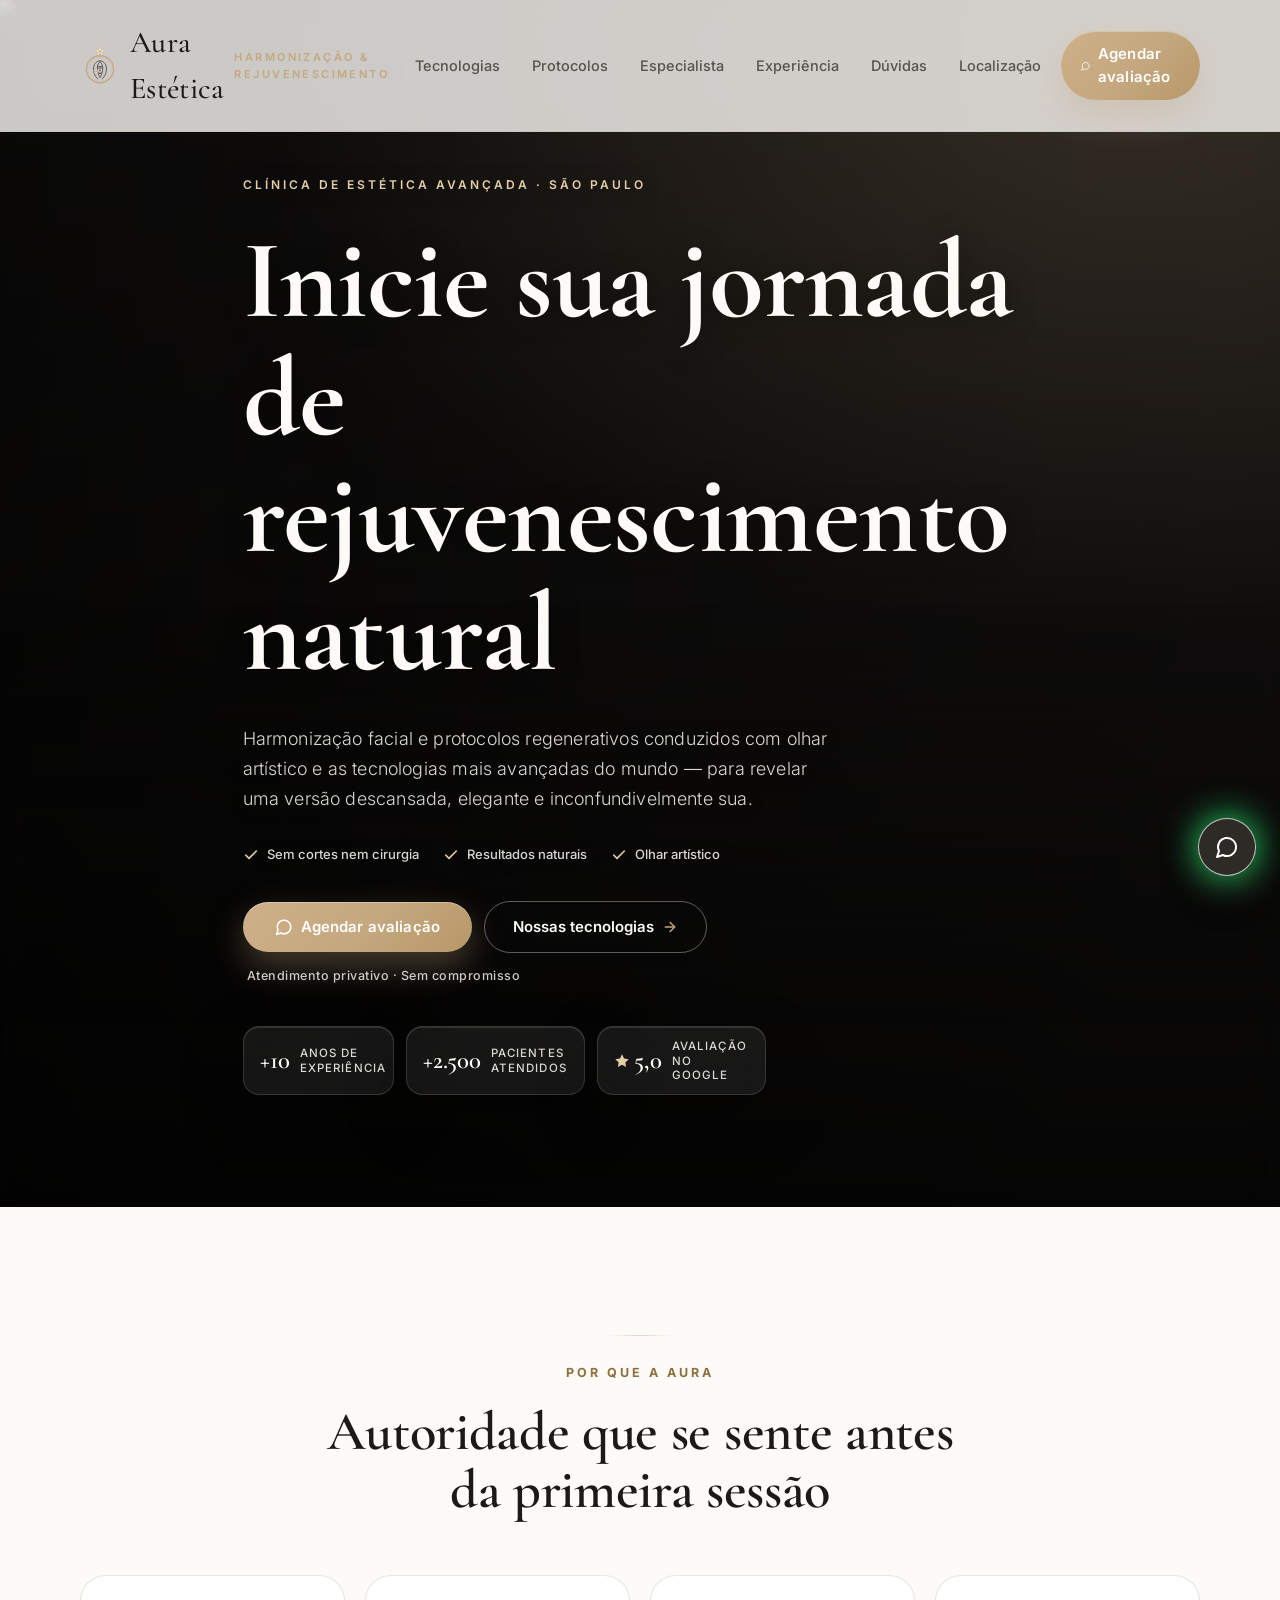
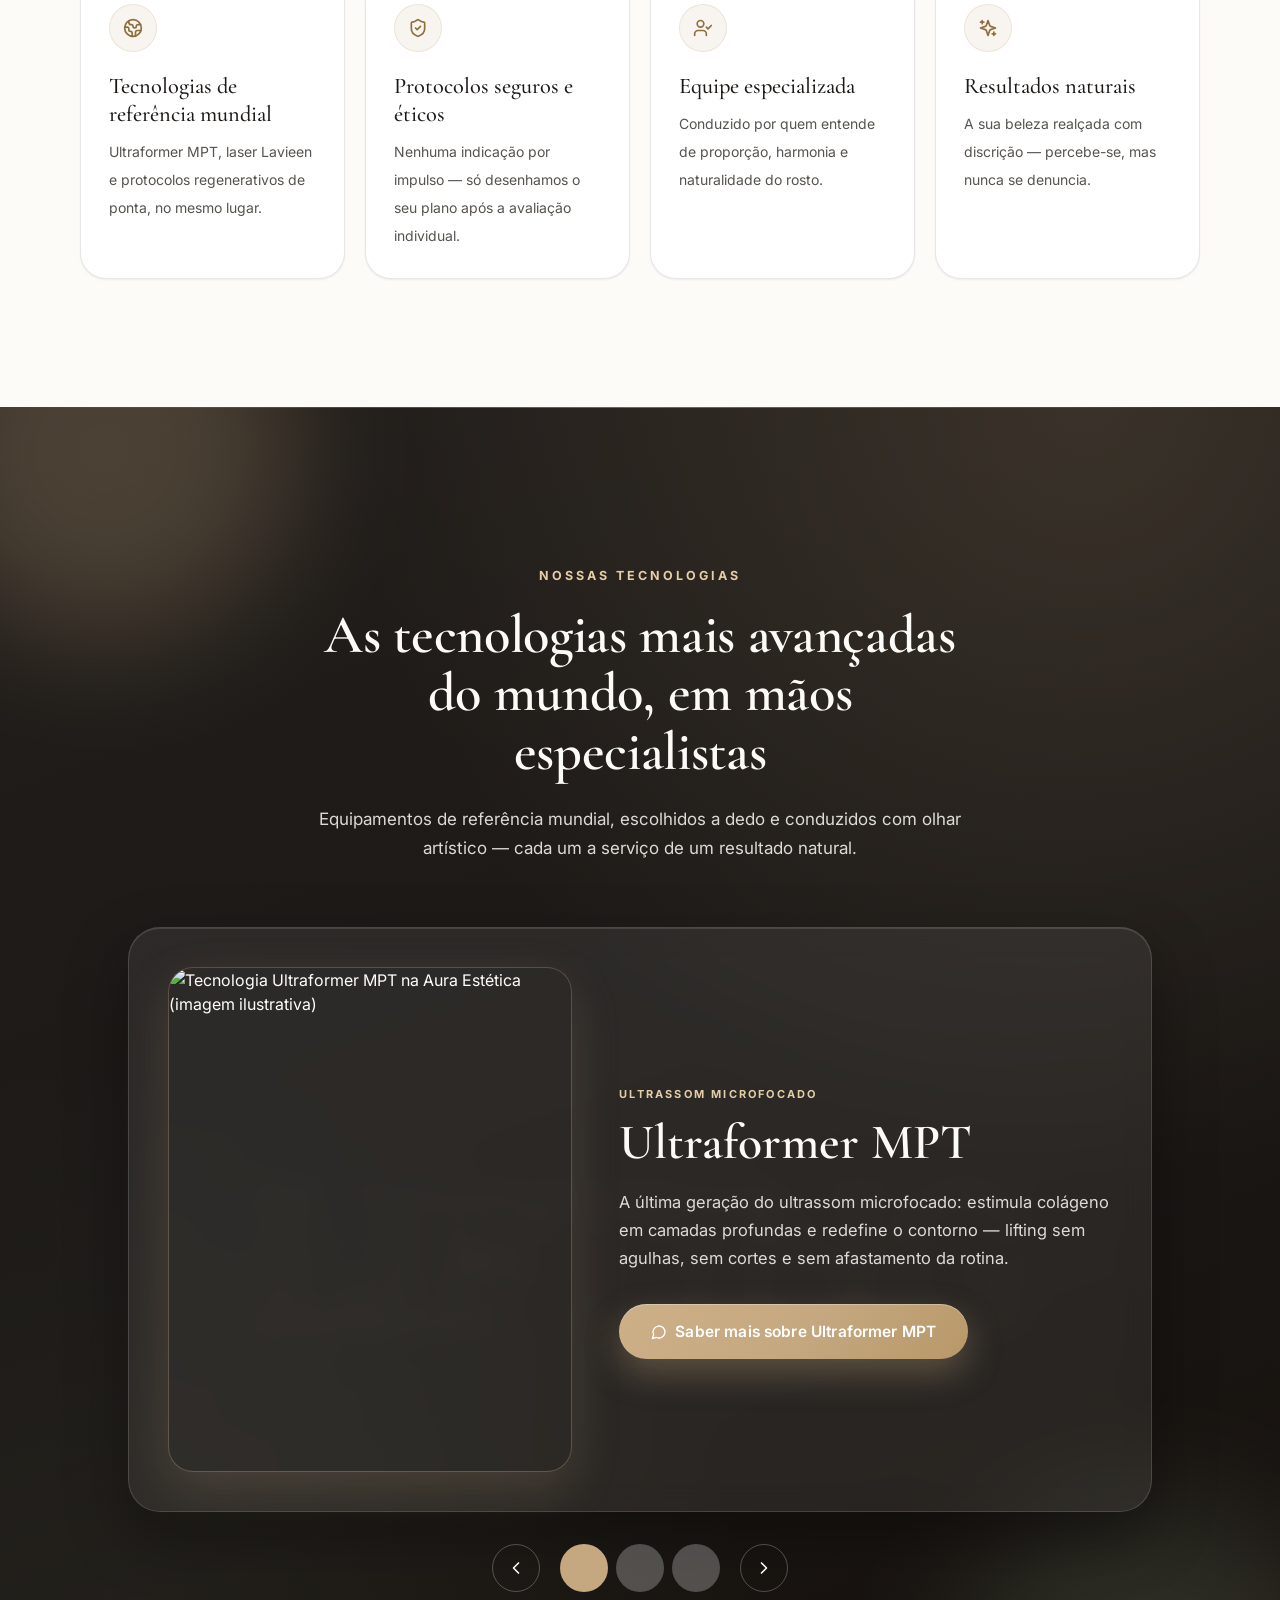
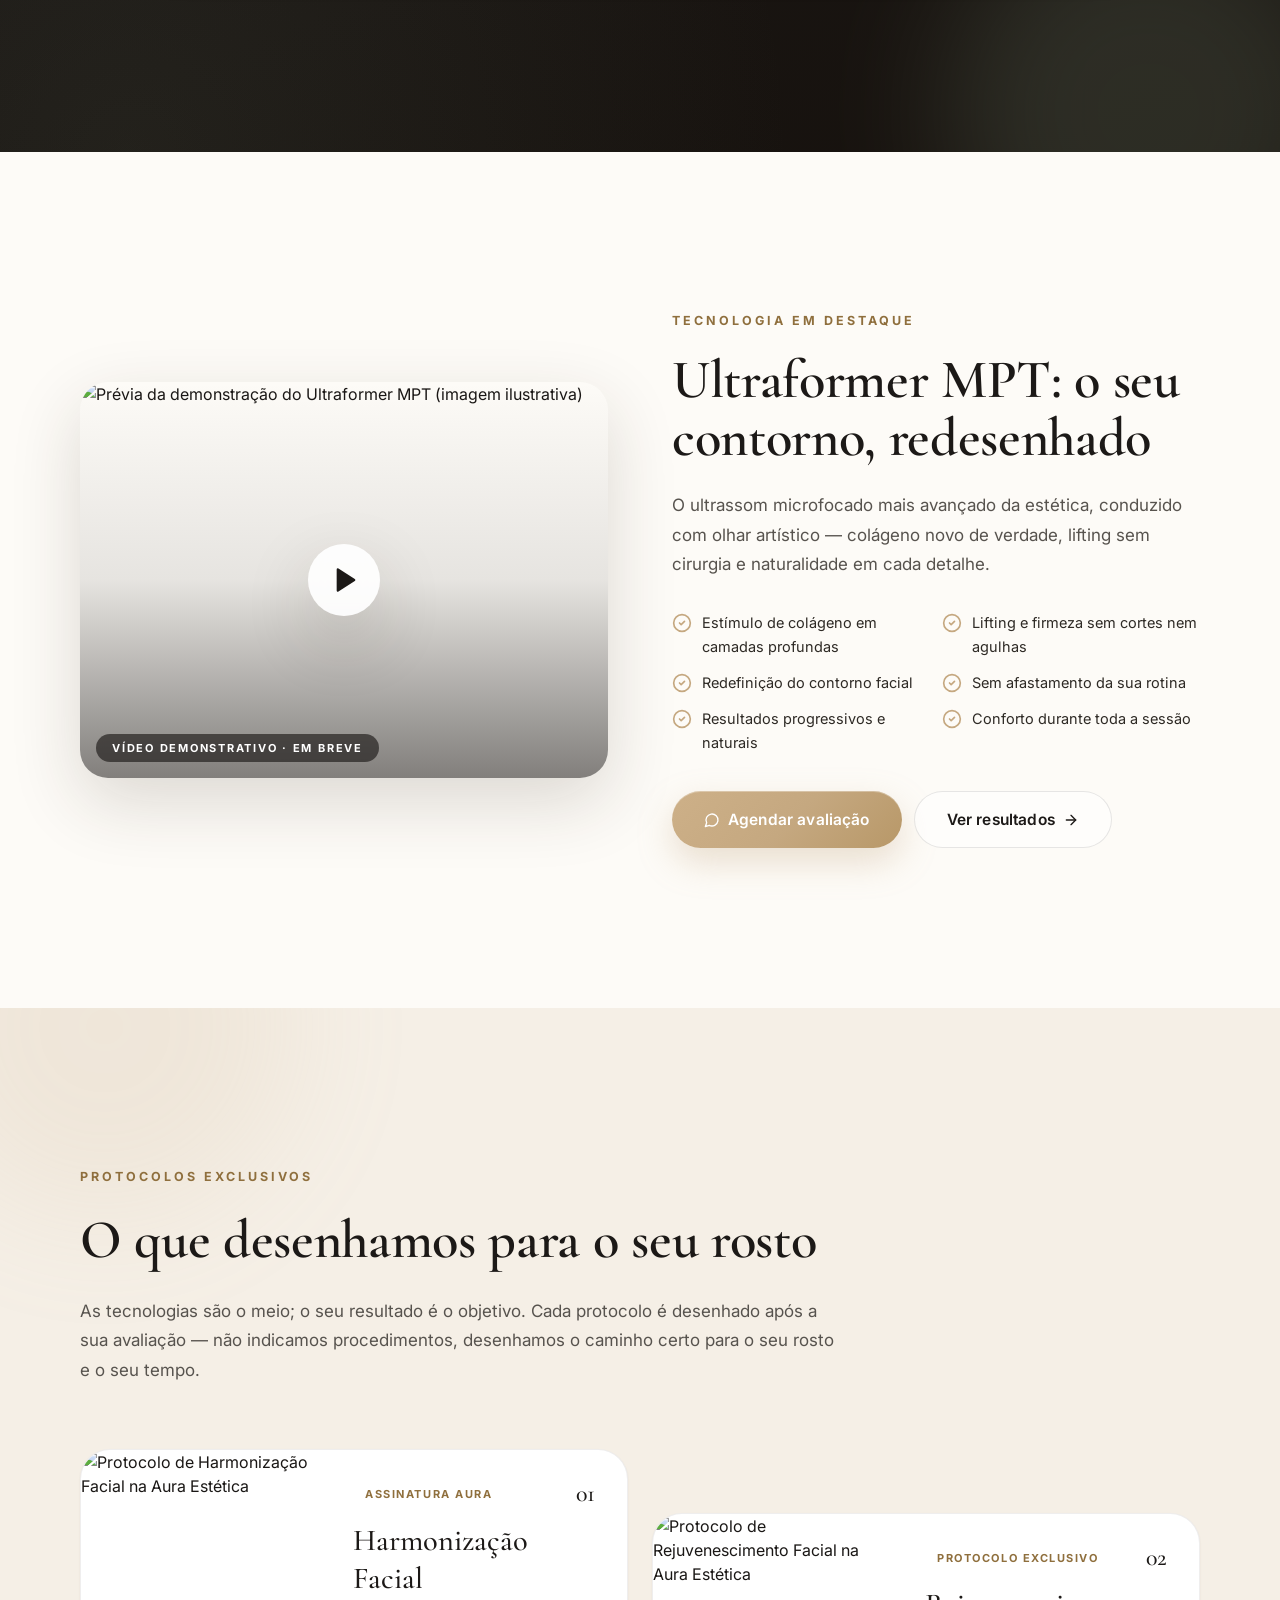
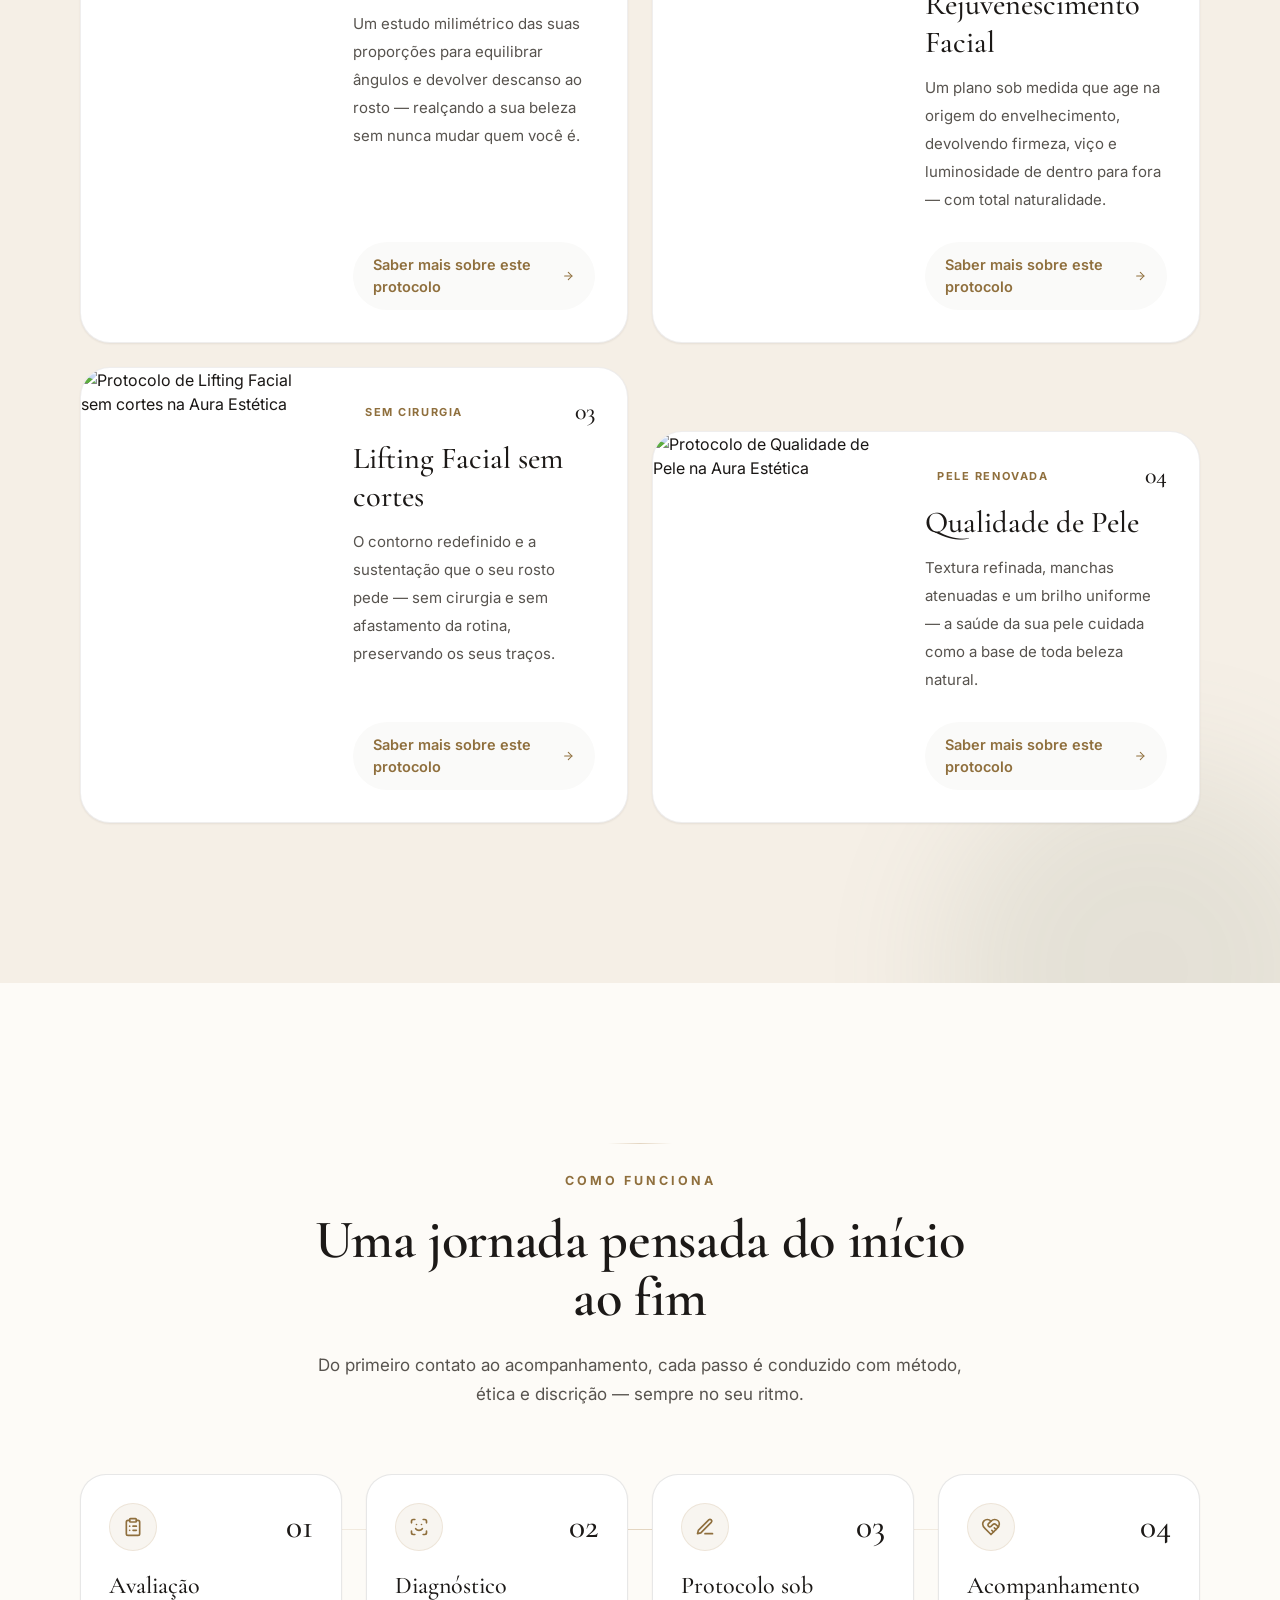
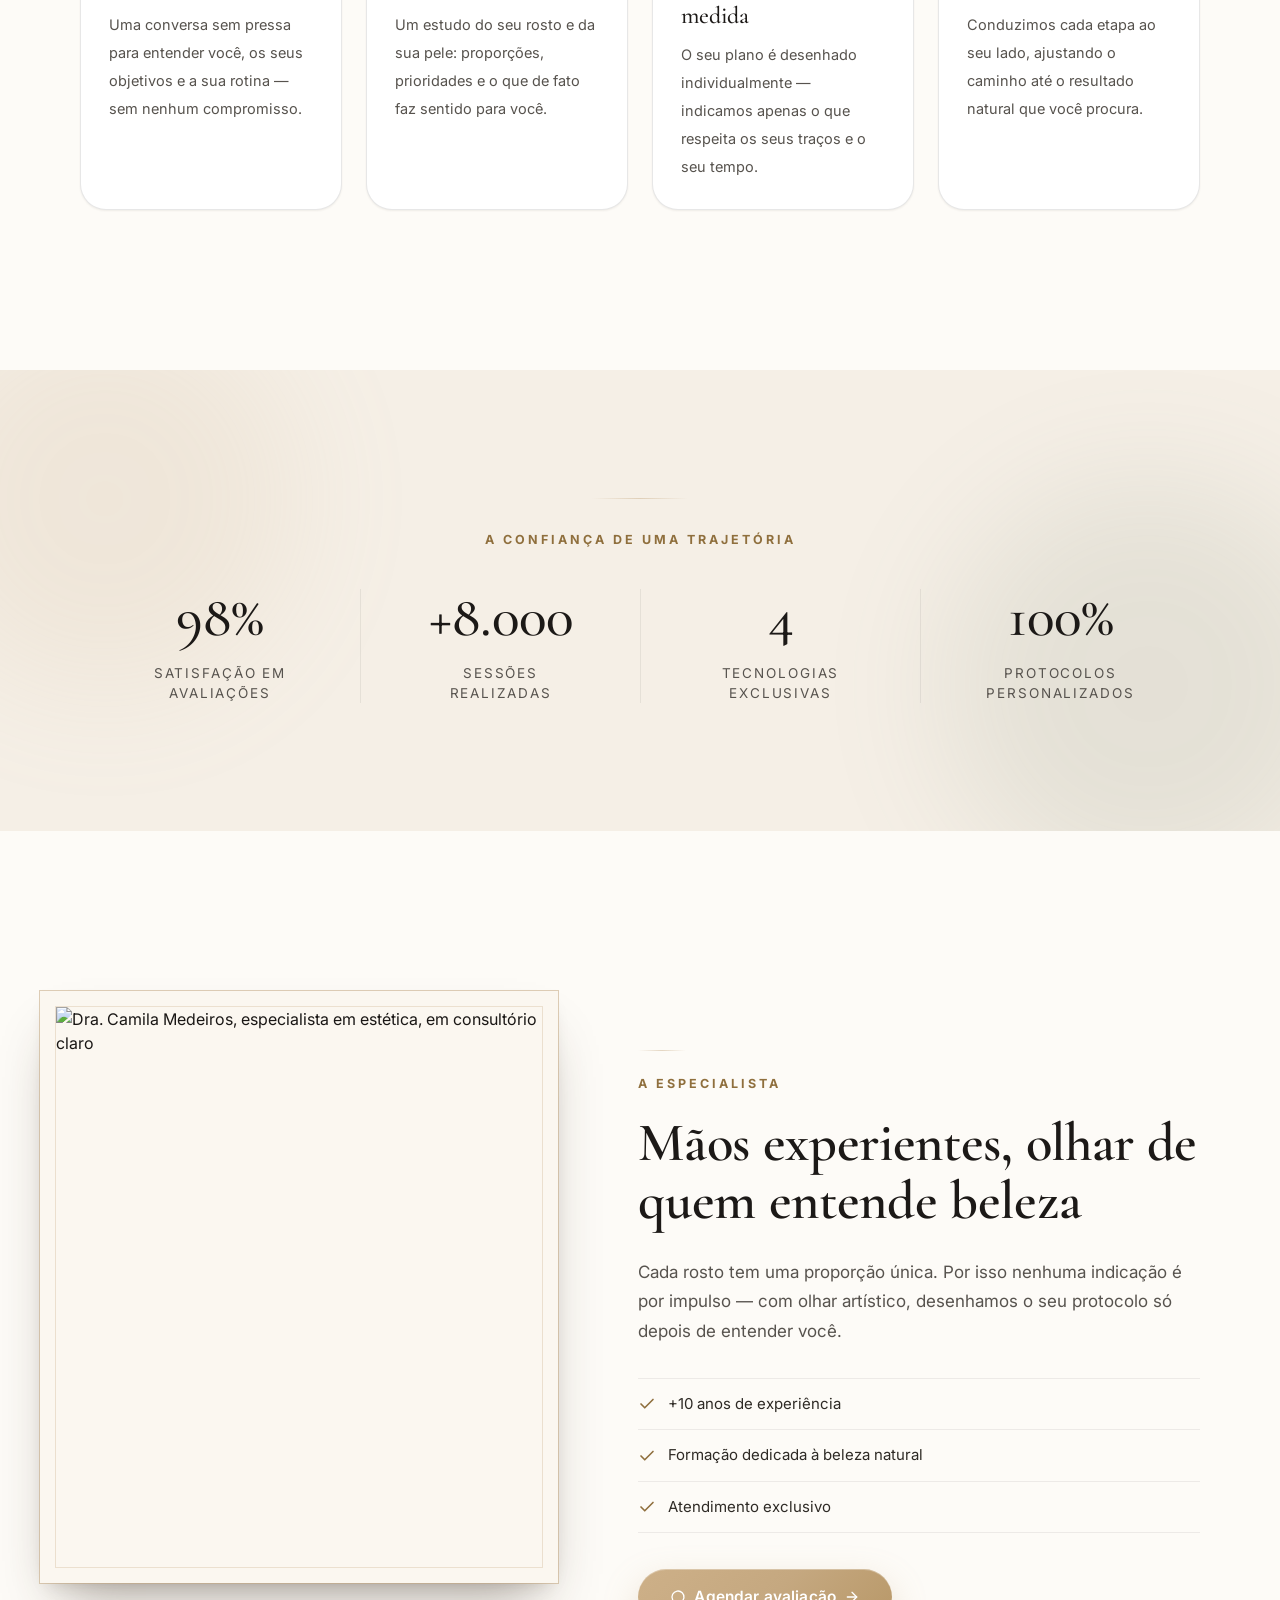
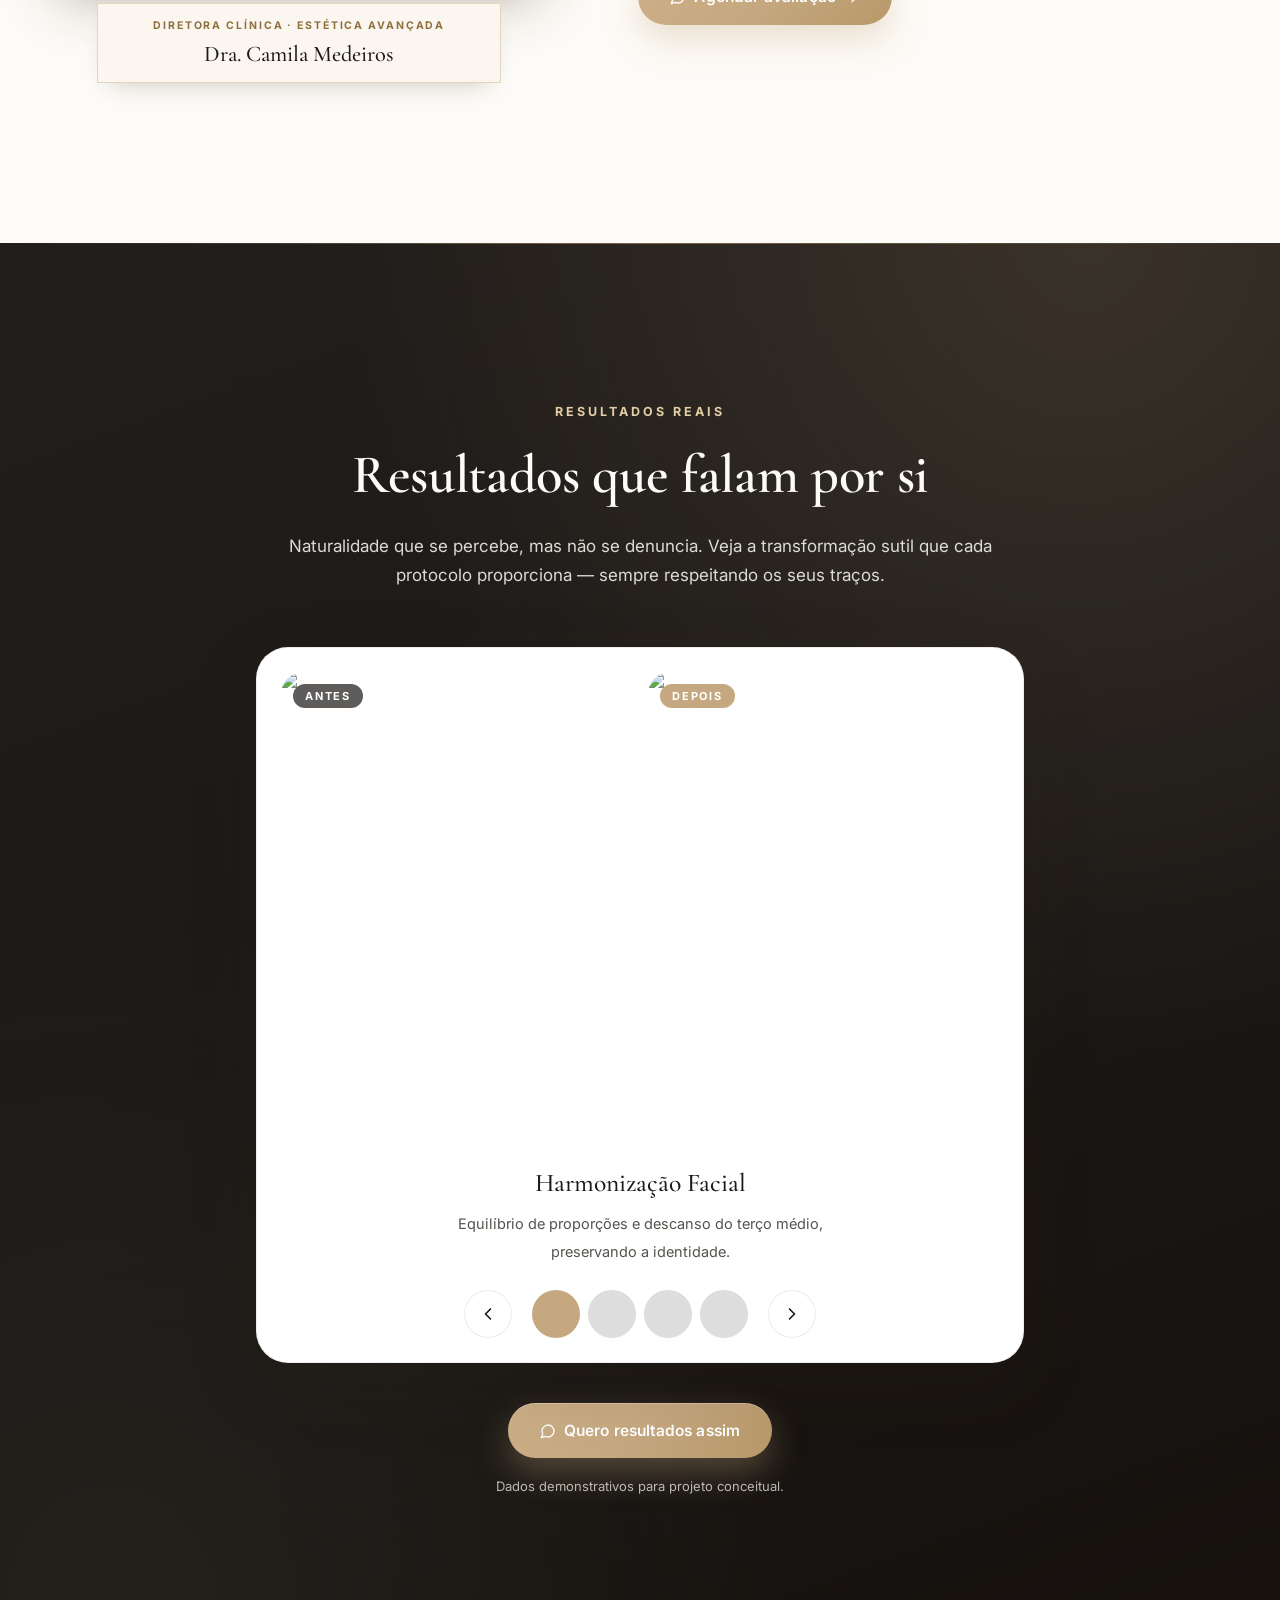
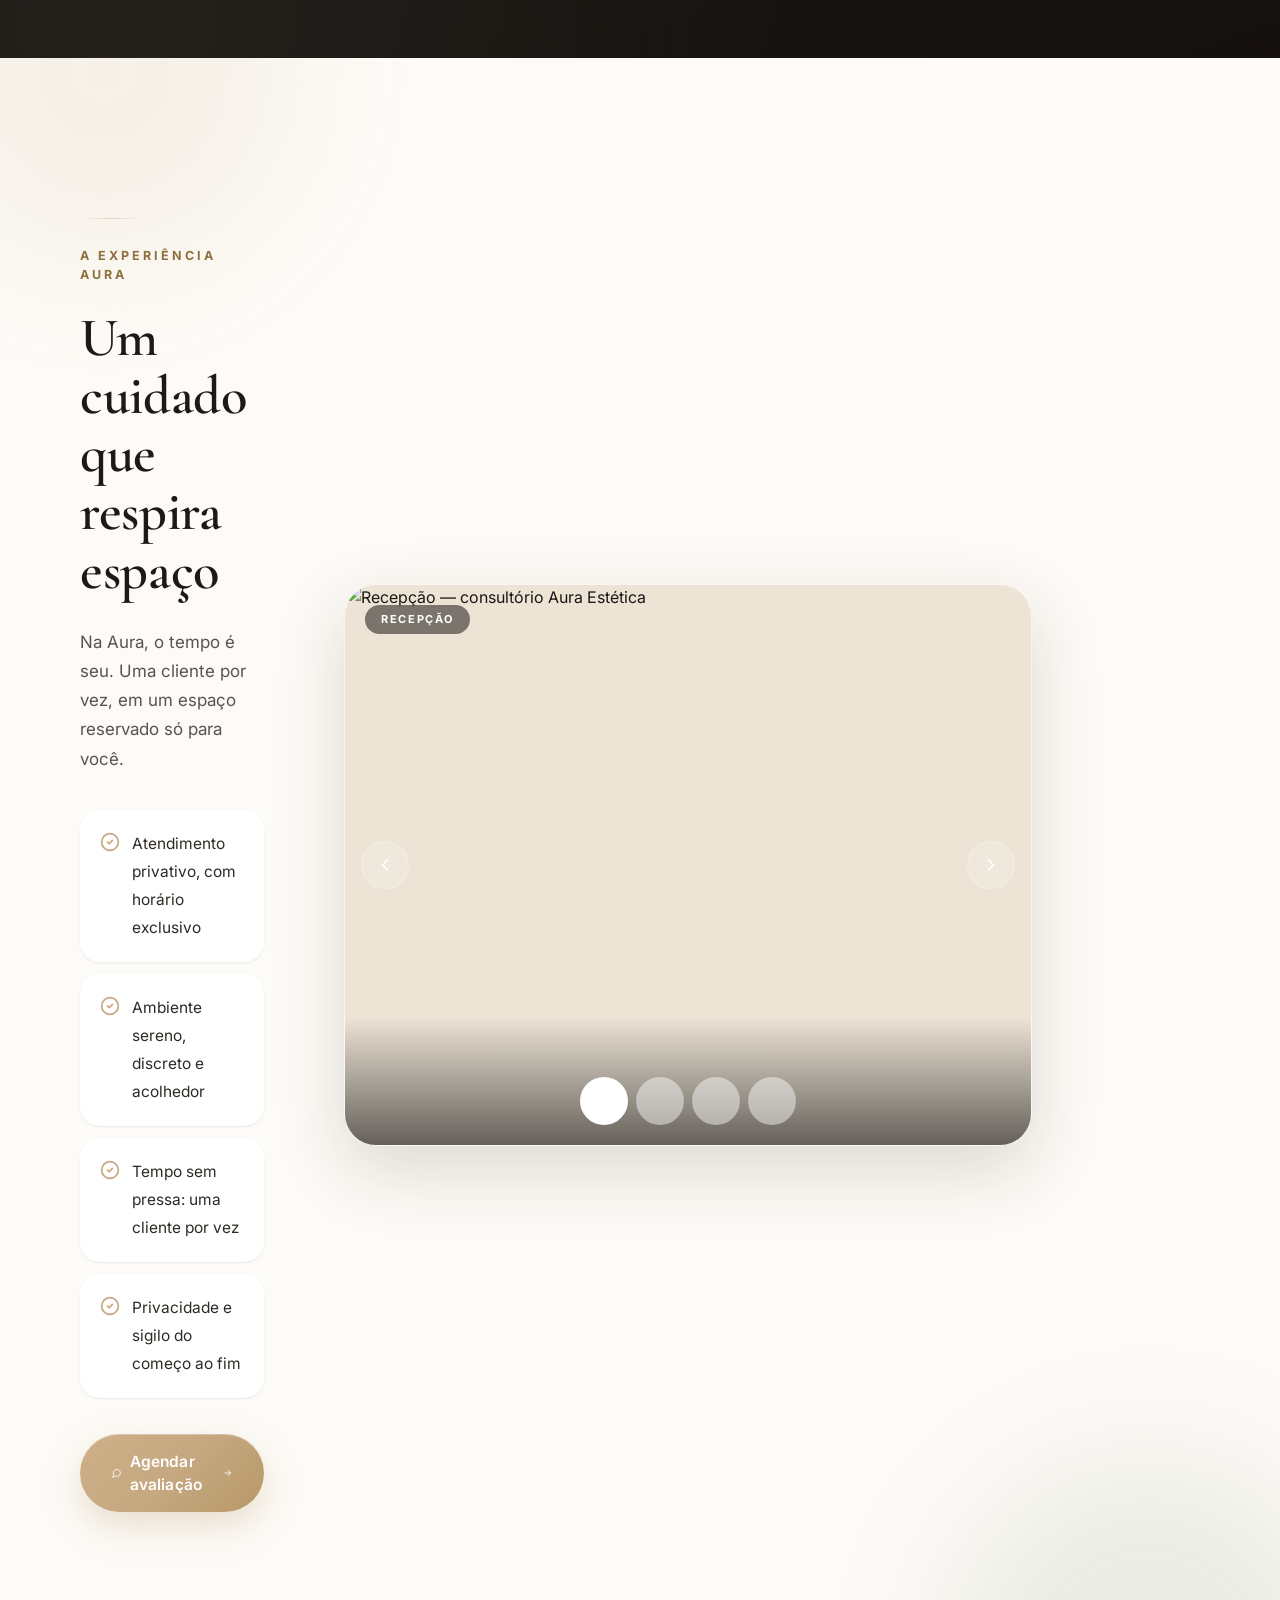
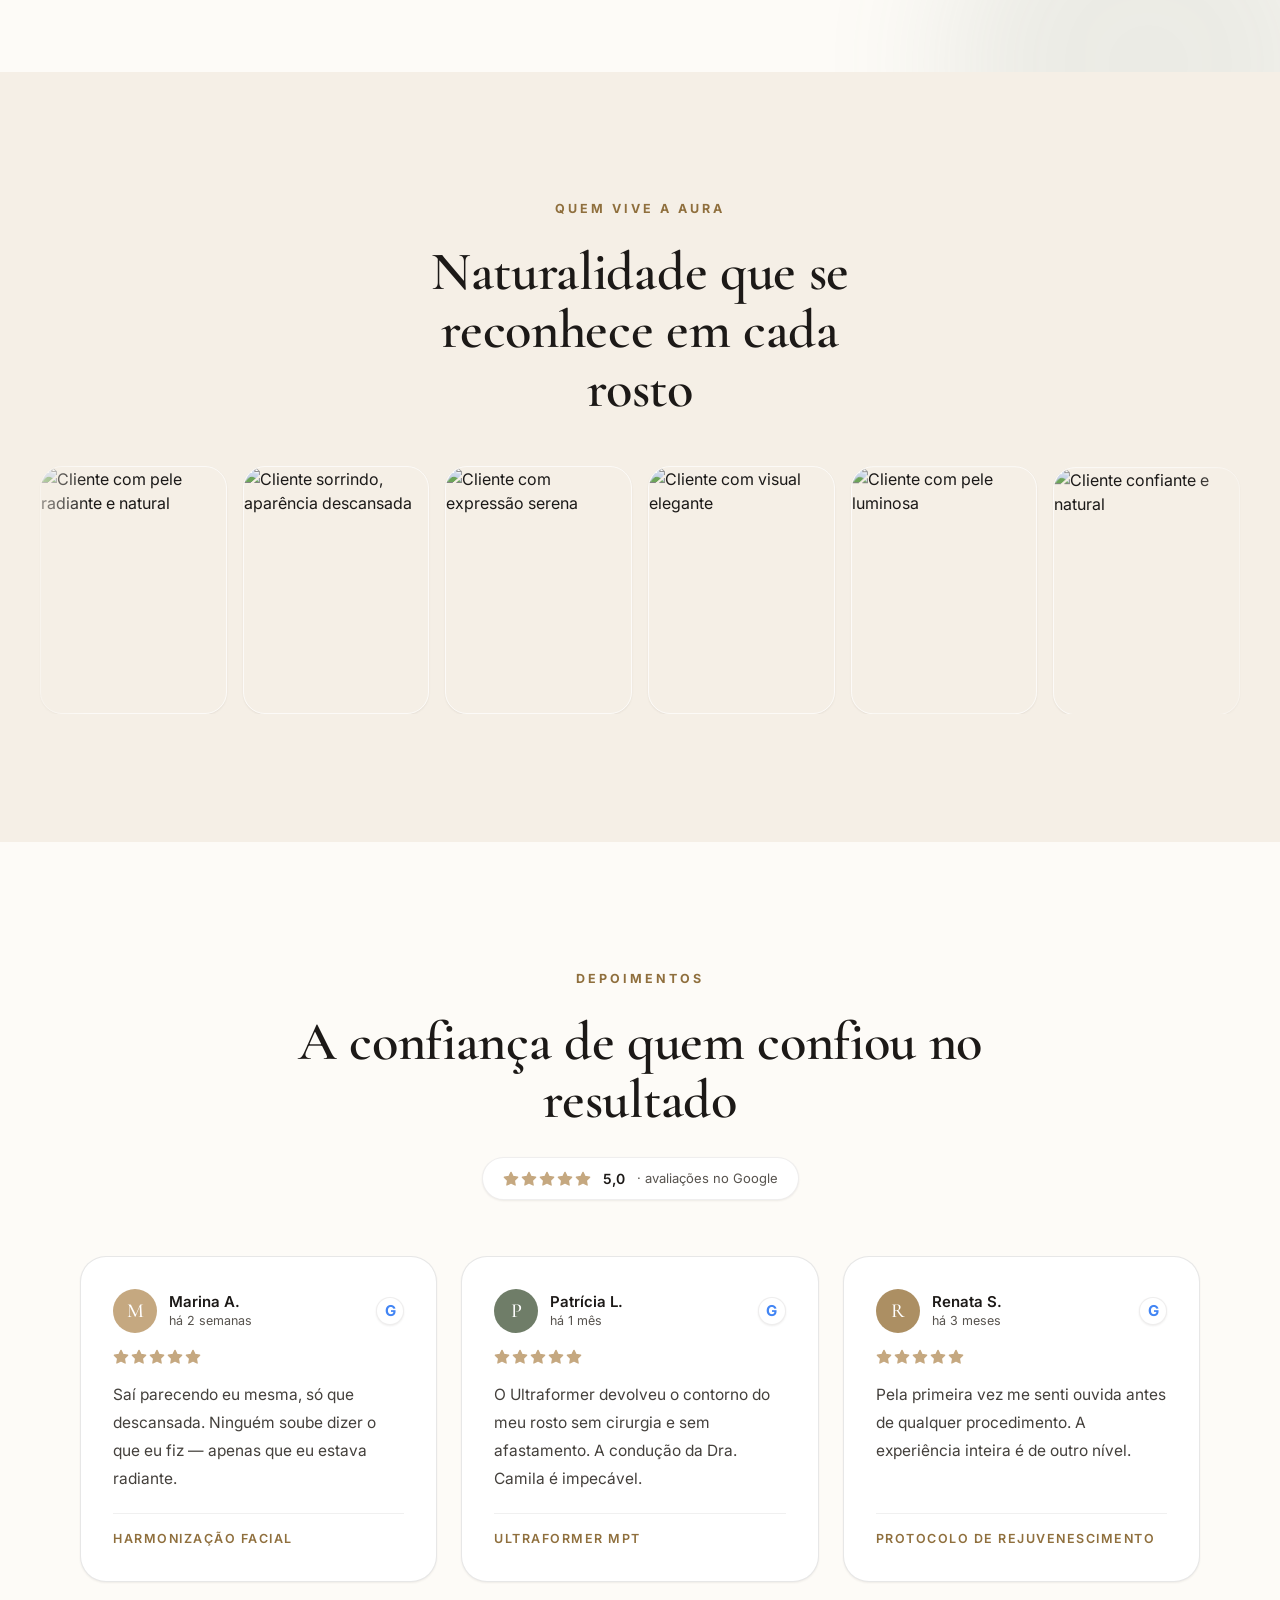
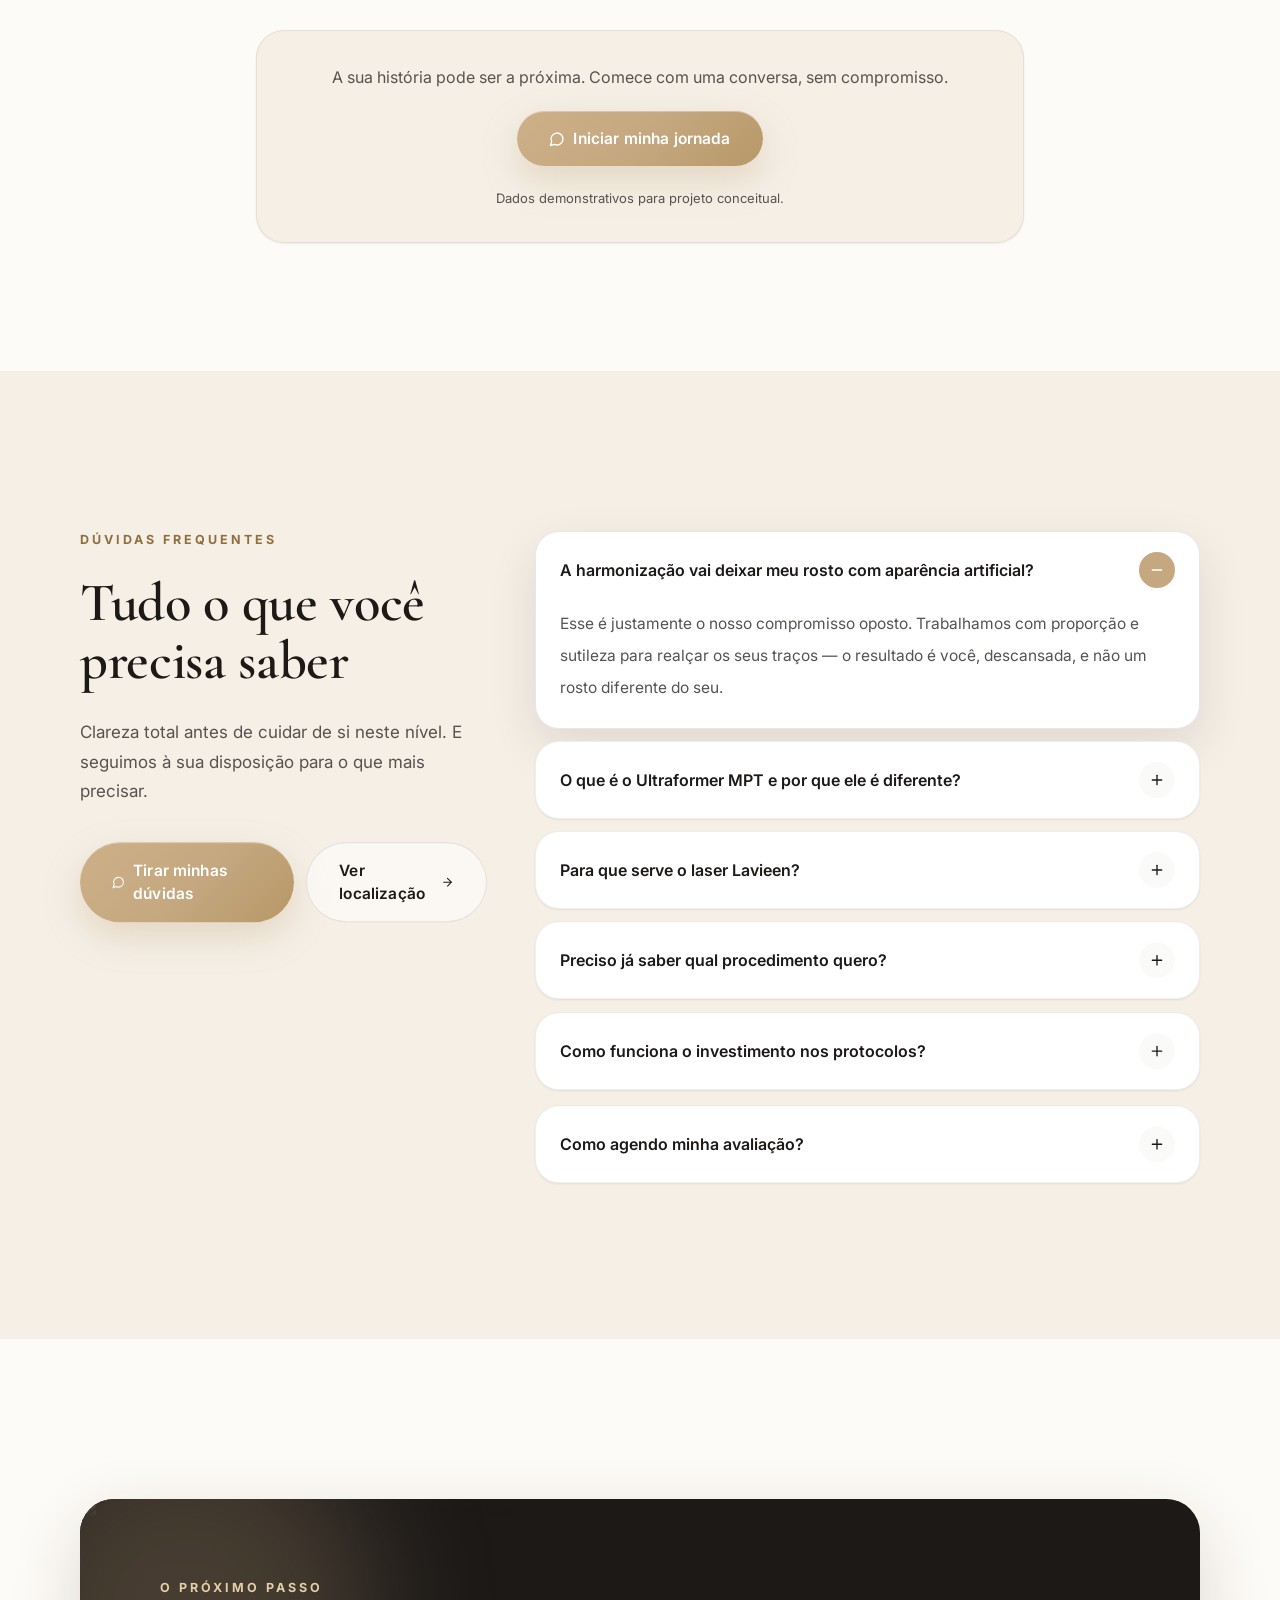
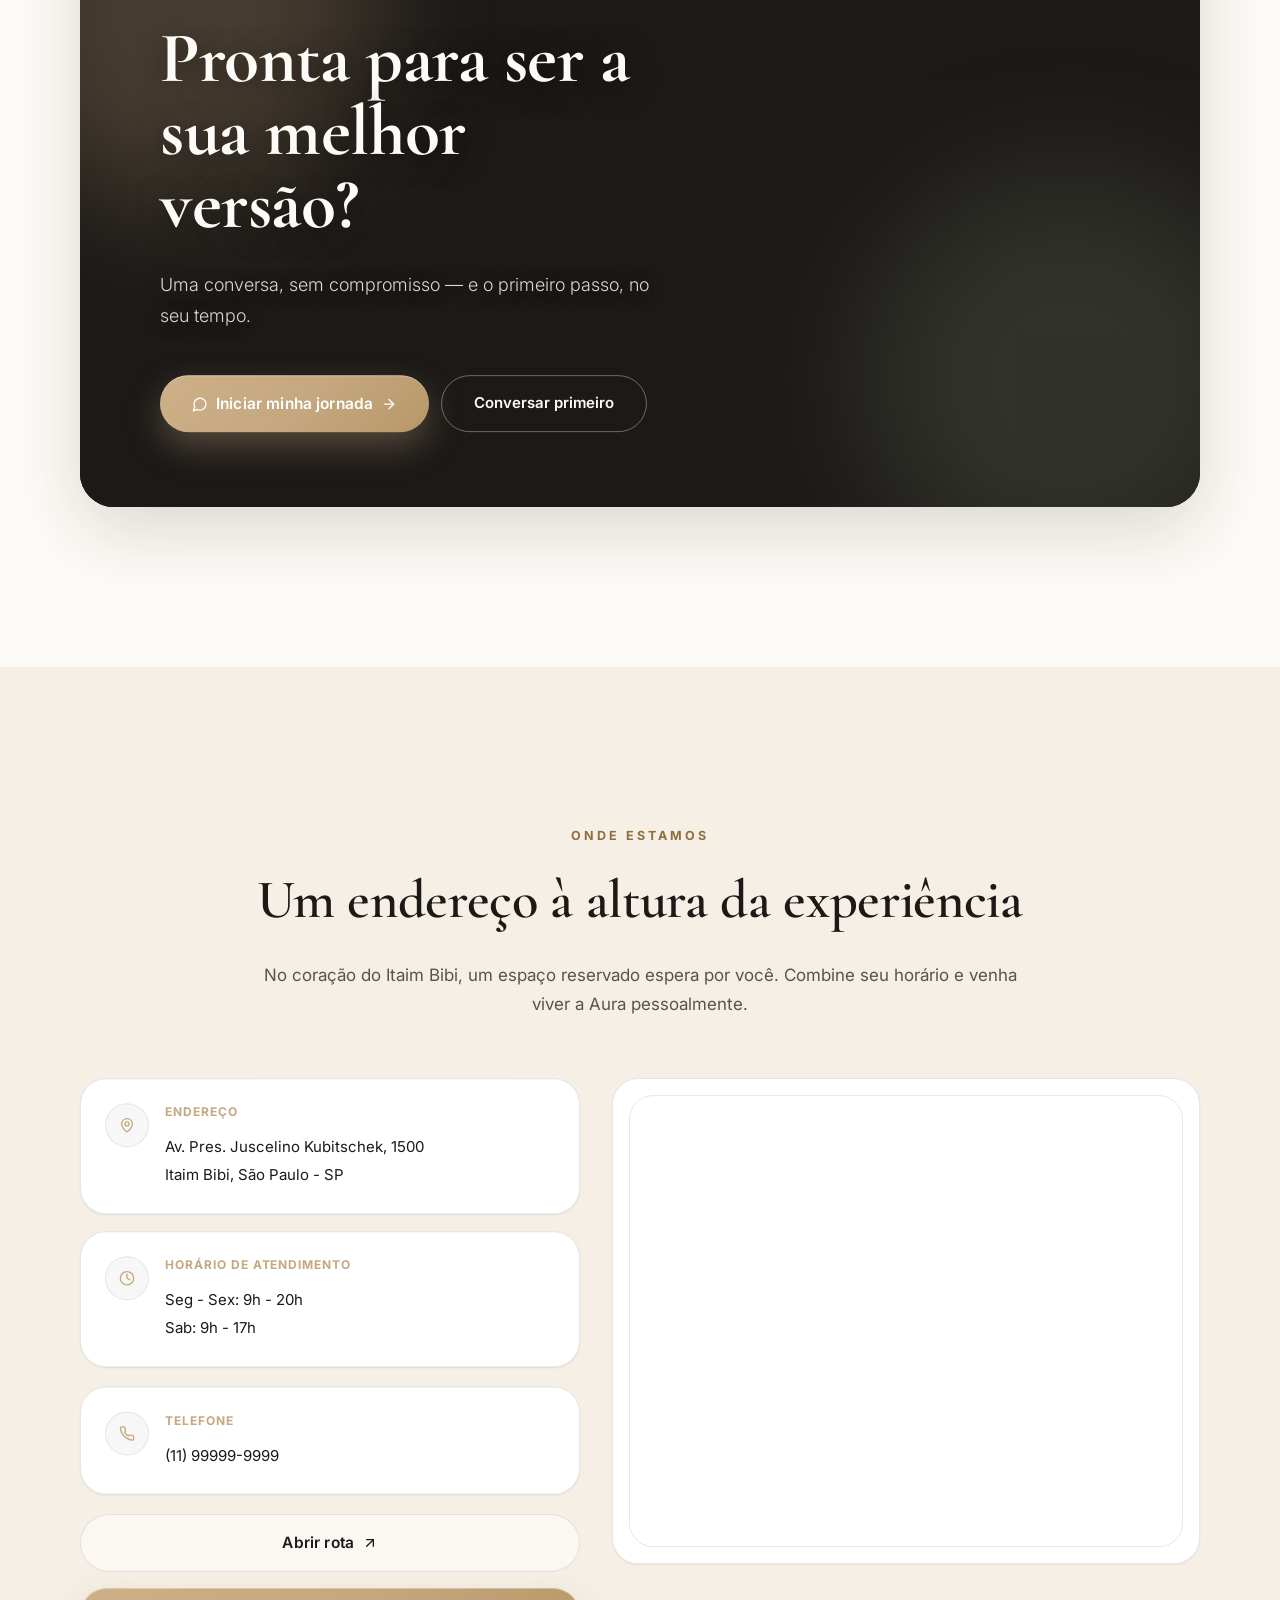
==== commit 71b56fc9: "CRO 2a rodada: ajustes de texto + fix do clipping no demo Aura planos.html: - "A CLINUP nasceu de um" ====
--- a/public/demos/aura-estetica/index.html
+++ b/public/demos/aura-estetica/index.html
@@ -32,8 +32,8 @@
       href="https://fonts.googleapis.com/css2?family=Cormorant+Garamond:wght@400;500;600;700&family=Inter:wght@400;500;600;700&display=swap"
       rel="stylesheet"
     />
-    <script type="module" crossorigin src="./assets/index-Br6U4536.js"></script>
-    <link rel="stylesheet" crossorigin href="./assets/index-DRl6oc6b.css">
+    <script type="module" crossorigin src="./assets/index-BV6VRJ3s.js"></script>
+    <link rel="stylesheet" crossorigin href="./assets/index-pCtW8RkC.css">
   </head>
   <body>
     <div id="root"></div>
--- a/public/demos/aura-estetica/assets/index-pCtW8RkC.css
+++ b/public/demos/aura-estetica/assets/index-pCtW8RkC.css
@@ -0,0 +1 @@
+*,:before,:after{--tw-border-spacing-x: 0;--tw-border-spacing-y: 0;--tw-translate-x: 0;--tw-translate-y: 0;--tw-rotate: 0;--tw-skew-x: 0;--tw-skew-y: 0;--tw-scale-x: 1;--tw-scale-y: 1;--tw-pan-x: ;--tw-pan-y: ;--tw-pinch-zoom: ;--tw-scroll-snap-strictness: proximity;--tw-gradient-from-position: ;--tw-gradient-via-position: ;--tw-gradient-to-position: ;--tw-ordinal: ;--tw-slashed-zero: ;--tw-numeric-figure: ;--tw-numeric-spacing: ;--tw-numeric-fraction: ;--tw-ring-inset: ;--tw-ring-offset-width: 0px;--tw-ring-offset-color: #fff;--tw-ring-color: rgb(59 130 246 / .5);--tw-ring-offset-shadow: 0 0 #0000;--tw-ring-shadow: 0 0 #0000;--tw-shadow: 0 0 #0000;--tw-shadow-colored: 0 0 #0000;--tw-blur: ;--tw-brightness: ;--tw-contrast: ;--tw-grayscale: ;--tw-hue-rotate: ;--tw-invert: ;--tw-saturate: ;--tw-sepia: ;--tw-drop-shadow: ;--tw-backdrop-blur: ;--tw-backdrop-brightness: ;--tw-backdrop-contrast: ;--tw-backdrop-grayscale: ;--tw-backdrop-hue-rotate: ;--tw-backdrop-invert: ;--tw-backdrop-opacity: ;--tw-backdrop-saturate: ;--tw-backdrop-sepia: ;--tw-contain-size: ;--tw-contain-layout: ;--tw-contain-paint: ;--tw-contain-style: }::backdrop{--tw-border-spacing-x: 0;--tw-border-spacing-y: 0;--tw-translate-x: 0;--tw-translate-y: 0;--tw-rotate: 0;--tw-skew-x: 0;--tw-skew-y: 0;--tw-scale-x: 1;--tw-scale-y: 1;--tw-pan-x: ;--tw-pan-y: ;--tw-pinch-zoom: ;--tw-scroll-snap-strictness: proximity;--tw-gradient-from-position: ;--tw-gradient-via-position: ;--tw-gradient-to-position: ;--tw-ordinal: ;--tw-slashed-zero: ;--tw-numeric-figure: ;--tw-numeric-spacing: ;--tw-numeric-fraction: ;--tw-ring-inset: ;--tw-ring-offset-width: 0px;--tw-ring-offset-color: #fff;--tw-ring-color: rgb(59 130 246 / .5);--tw-ring-offset-shadow: 0 0 #0000;--tw-ring-shadow: 0 0 #0000;--tw-shadow: 0 0 #0000;--tw-shadow-colored: 0 0 #0000;--tw-blur: ;--tw-brightness: ;--tw-contrast: ;--tw-grayscale: ;--tw-hue-rotate: ;--tw-invert: ;--tw-saturate: ;--tw-sepia: ;--tw-drop-shadow: ;--tw-backdrop-blur: ;--tw-backdrop-brightness: ;--tw-backdrop-contrast: ;--tw-backdrop-grayscale: ;--tw-backdrop-hue-rotate: ;--tw-backdrop-invert: ;--tw-backdrop-opacity: ;--tw-backdrop-saturate: ;--tw-backdrop-sepia: ;--tw-contain-size: ;--tw-contain-layout: ;--tw-contain-paint: ;--tw-contain-style: }*,:before,:after{box-sizing:border-box;border-width:0;border-style:solid;border-color:#e5e7eb}:before,:after{--tw-content: ""}html,:host{line-height:1.5;-webkit-text-size-adjust:100%;-moz-tab-size:4;-o-tab-size:4;tab-size:4;font-family:ui-sans-serif,system-ui,sans-serif,"Apple Color Emoji","Segoe UI Emoji",Segoe UI Symbol,"Noto Color Emoji";font-feature-settings:normal;font-variation-settings:normal;-webkit-tap-highlight-color:transparent}body{margin:0;line-height:inherit}hr{height:0;color:inherit;border-top-width:1px}abbr:where([title]){-webkit-text-decoration:underline dotted;text-decoration:underline dotted}h1,h2,h3,h4,h5,h6{font-size:inherit;font-weight:inherit}a{color:inherit;text-decoration:inherit}b,strong{font-weight:bolder}code,kbd,samp,pre{font-family:ui-monospace,SFMono-Regular,Menlo,Monaco,Consolas,Liberation Mono,Courier New,monospace;font-feature-settings:normal;font-variation-settings:normal;font-size:1em}small{font-size:80%}sub,sup{font-size:75%;line-height:0;position:relative;vertical-align:baseline}sub{bottom:-.25em}sup{top:-.5em}table{text-indent:0;border-color:inherit;border-collapse:collapse}button,input,optgroup,select,textarea{font-family:inherit;font-feature-settings:inherit;font-variation-settings:inherit;font-size:100%;font-weight:inherit;line-height:inherit;letter-spacing:inherit;color:inherit;margin:0;padding:0}button,select{text-transform:none}button,input:where([type=button]),input:where([type=reset]),input:where([type=submit]){-webkit-appearance:button;background-color:transparent;background-image:none}:-moz-focusring{outline:auto}:-moz-ui-invalid{box-shadow:none}progress{vertical-align:baseline}::-webkit-inner-spin-button,::-webkit-outer-spin-button{height:auto}[type=search]{-webkit-appearance:textfield;outline-offset:-2px}::-webkit-search-decoration{-webkit-appearance:none}::-webkit-file-upload-button{-webkit-appearance:button;font:inherit}summary{display:list-item}blockquote,dl,dd,h1,h2,h3,h4,h5,h6,hr,figure,p,pre{margin:0}fieldset{margin:0;padding:0}legend{padding:0}ol,ul,menu{list-style:none;margin:0;padding:0}dialog{padding:0}textarea{resize:vertical}input::-moz-placeholder,textarea::-moz-placeholder{opacity:1;color:#9ca3af}input::placeholder,textarea::placeholder{opacity:1;color:#9ca3af}button,[role=button]{cursor:pointer}:disabled{cursor:default}img,svg,video,canvas,audio,iframe,embed,object{display:block;vertical-align:middle}img,video{max-width:100%;height:auto}[hidden]:where(:not([hidden=until-found])){display:none}html{scroll-behavior:smooth;scroll-padding-top:92px}body{font-family:Inter,SF Pro Text,Helvetica Neue,Arial,sans-serif;-webkit-font-smoothing:antialiased;-moz-osx-font-smoothing:grayscale;background:radial-gradient(circle at 14% 6%,rgba(197,168,128,.1),transparent 26%),linear-gradient(180deg,#fdfbf7,#fafaf9 52%,#fdfbf7);color:var(--color-text);letter-spacing:0}::-moz-selection{background:#c5a8803d;color:var(--color-text)}::selection{background:#c5a8803d;color:var(--color-text)}h1,h2,h3,h4,h5,h6{font-family:Cormorant Garamond,Playfair Display,Times New Roman,serif;letter-spacing:0}img{display:block;max-width:100%}p,li,a,button,span{letter-spacing:0}a,button,input[type=button],input[type=submit],input[type=reset]{min-width:48px;min-height:48px;touch-action:manipulation}a:focus-visible,button:focus-visible,input:focus-visible,textarea:focus-visible,select:focus-visible{outline:2px solid var(--color-primary);outline-offset:3px}.container{width:100%}@media (min-width: 640px){.container{max-width:640px}}@media (min-width: 768px){.container{max-width:768px}}@media (min-width: 1024px){.container{max-width:1024px}}@media (min-width: 1280px){.container{max-width:1280px}}@media (min-width: 1536px){.container{max-width:1536px}}.tap-target{min-width:48px;min-height:48px}.page-shell{margin-left:auto;margin-right:auto;max-width:1200px;padding-left:1.5rem;padding-right:1.5rem}@media (min-width: 1024px){.page-shell{padding-left:2.5rem;padding-right:2.5rem}}.section-pad{padding-top:6rem;padding-bottom:6rem}@media (min-width: 1024px){.section-pad{padding-top:10rem;padding-bottom:10rem}}.section-pad-tight{padding-top:5rem;padding-bottom:5rem}@media (min-width: 1024px){.section-pad-tight{padding-top:8rem;padding-bottom:8rem}}.section-subtitle{display:block;font-family:Inter,SF Pro Text,Helvetica Neue,Arial,sans-serif;font-size:12.5px;font-weight:700;text-transform:uppercase;letter-spacing:.24em;color:var(--color-primary-deep)}.section-title{font-family:Cormorant Garamond,Playfair Display,Times New Roman,serif;font-weight:600;line-height:1.04;font-size:clamp(2.7rem,5.2vw,4.8rem);letter-spacing:-.006em;color:var(--color-text)}.section-copy{font-family:Inter,SF Pro Text,Helvetica Neue,Arial,sans-serif;font-size:17.5px;line-height:1.75;color:var(--color-text-light)}.text-shadow-soft{text-shadow:0 2px 20px rgba(0,0,0,.4)}.text-shadow-strong{text-shadow:0 4px 28px rgba(0,0,0,.5)}.btn-gold{display:inline-flex;align-items:center;justify-content:center;gap:.5rem;border-radius:9999px;padding:1rem 2rem;font-family:Inter,SF Pro Text,Helvetica Neue,Arial,sans-serif;font-size:15px;font-weight:600;letter-spacing:.01em;transition:all .4s ease-in-out;background:linear-gradient(135deg,#cdb088,#c5a880 52%,#b89868);color:#fff;box-shadow:inset 0 1px #ffffff4d,0 14px 34px #c5a88057}.btn-gold:hover{transform:translateY(-2px);background:linear-gradient(135deg,#c5a880,#b89868 52%,#ac8f63);box-shadow:inset 0 1px #ffffff52,0 20px 46px #c5a8806b}.btn-outline{display:inline-flex;align-items:center;justify-content:center;gap:.5rem;border-radius:9999px;border-width:1px;padding:1rem 2rem;font-family:Inter,SF Pro Text,Helvetica Neue,Arial,sans-serif;font-size:15px;font-weight:600;letter-spacing:.01em;transition:all .4s ease-in-out;border-color:var(--color-border);background:#ffffff8c;color:var(--color-text)}.btn-outline:hover{transform:translateY(-2px);border-color:var(--gold-line);background:#fff;box-shadow:var(--shadow-xxs)}.btn-utility{display:inline-flex;align-items:center;gap:.5rem;font-family:Inter,SF Pro Text,Helvetica Neue,Arial,sans-serif;font-size:15px;font-weight:600;transition:all .4s ease-in-out;color:var(--color-primary-deep)}.btn-utility:hover{transform:translate(2px);color:var(--color-text)}.paper-card{border:1px solid var(--color-border);border-radius:var(--radius-card);background:var(--color-paper);box-shadow:var(--shadow-xxs);transition:transform .24s ease,box-shadow .24s ease,border-color .24s ease}.paper-card:hover{transform:translateY(-3px);border-color:#c5a8804d;box-shadow:0 22px 54px #34271b1a}.icon-chip{display:inline-flex;height:2.75rem;width:2.75rem;align-items:center;justify-content:center;border-radius:9999px;border:1px solid rgba(197,168,128,.22);background:var(--gold-tint);color:var(--color-primary-deep)}.image-editorial{filter:contrast(1.02) saturate(.92)}.band-dark{position:relative;overflow:hidden;background:radial-gradient(120% 120% at 85% 0%,rgba(197,168,128,.16),transparent 48%),radial-gradient(100% 100% at 10% 100%,rgba(111,125,104,.12),transparent 52%),linear-gradient(160deg,#221e1b,#1c1917 46%,#16110d);color:#fdfbf7}.band-dark:before{content:"";position:absolute;inset:0 0 auto 0;height:1px;background:linear-gradient(90deg,transparent,rgba(197,168,128,.5),transparent);pointer-events:none}.display-watermark{font-family:Cormorant Garamond,serif;font-weight:700;line-height:.82;letter-spacing:-.02em;text-transform:uppercase;color:transparent;-webkit-text-stroke:1px rgba(197,168,128,.22);-webkit-user-select:none;-moz-user-select:none;user-select:none;pointer-events:none}.glass-panel{background:#fdfbf712;border:1px solid rgba(253,251,247,.14);backdrop-filter:blur(14px);-webkit-backdrop-filter:blur(14px);box-shadow:inset 0 1px #fdfbf71f,0 24px 60px #00000059}.glow-gold{box-shadow:0 0 0 1px #c5a88047,0 18px 50px #c5a8802e}.luxe-frame{position:relative}.luxe-frame:before{content:"";position:absolute;top:-14px;right:-14px;bottom:-14px;left:-14px;z-index:-1;border:1px solid rgba(197,168,128,.26);border-radius:40px;background:linear-gradient(145deg,#fff9,#e8d8c34d)}.fine-rule{height:1px;background:linear-gradient(90deg,transparent,rgba(197,168,128,.45),transparent)}@keyframes float-soft{0%,to{transform:translateY(0)}50%{transform:translateY(-6px)}}.section-title{font-size:clamp(2.6rem,10.5vw,3.4rem);line-height:1.07}.section-copy{font-size:17px;line-height:1.72}.btn-gold,.btn-outline,.btn-utility{font-size:15.5px}.scroll-fade-x{-webkit-mask-image:linear-gradient(to right,transparent,#000 7%,#000 93%,transparent);mask-image:linear-gradient(to right,transparent,#000 7%,#000 93%,transparent)}.pointer-events-none{pointer-events:none}.fixed{position:fixed}.absolute{position:absolute}.relative{position:relative}.inset-0{top:0;right:0;bottom:0;left:0}.inset-x-0{left:0;right:0}.inset-x-10{left:2.5rem;right:2.5rem}.-left-24{left:-6rem}.-right-20{right:-5rem}.bottom-0{bottom:0}.bottom-4{bottom:1rem}.bottom-5{bottom:1.25rem}.bottom-6{bottom:1.5rem}.bottom-\[-12\%\]{bottom:-12%}.left-0{left:0}.left-1\/2{left:50%}.left-3{left:.75rem}.left-4{left:1rem}.left-5{left:1.25rem}.right-0{right:0}.right-4{right:1rem}.right-6{right:1.5rem}.right-\[82px\]{right:82px}.top-0{top:0}.top-1\/2{top:50%}.top-3{top:.75rem}.top-5{top:1.25rem}.top-\[-10\%\]{top:-10%}.top-\[3\.45rem\]{top:3.45rem}.top-full{top:100%}.z-0{z-index:0}.z-10{z-index:10}.z-50{z-index:50}.order-1{order:1}.order-2{order:2}.mx-auto{margin-left:auto;margin-right:auto}.mb-6{margin-bottom:1.5rem}.mb-7{margin-bottom:1.75rem}.mb-8{margin-bottom:2rem}.ml-1{margin-left:.25rem}.ml-auto{margin-left:auto}.mt-0\.5{margin-top:.125rem}.mt-1{margin-top:.25rem}.mt-1\.5{margin-top:.375rem}.mt-10{margin-top:2.5rem}.mt-12{margin-top:3rem}.mt-14{margin-top:3.5rem}.mt-16{margin-top:4rem}.mt-2{margin-top:.5rem}.mt-2\.5{margin-top:.625rem}.mt-3{margin-top:.75rem}.mt-4{margin-top:1rem}.mt-5{margin-top:1.25rem}.mt-6{margin-top:1.5rem}.mt-7{margin-top:1.75rem}.mt-8{margin-top:2rem}.mt-9{margin-top:2.25rem}.block{display:block}.flex{display:flex}.inline-flex{display:inline-flex}.grid{display:grid}.hidden{display:none}.aspect-\[3\/4\]{aspect-ratio:3/4}.aspect-\[4\/3\]{aspect-ratio:4/3}.aspect-\[4\/5\]{aspect-ratio:4/5}.h-1\/2{height:50%}.h-11{height:2.75rem}.h-12{height:3rem}.h-2{height:.5rem}.h-32{height:8rem}.h-4{height:1rem}.h-5{height:1.25rem}.h-6{height:1.5rem}.h-7{height:1.75rem}.h-72{height:18rem}.h-9{height:2.25rem}.h-\[18px\]{height:18px}.h-\[440px\]{height:440px}.h-\[480px\]{height:480px}.h-\[58px\]{height:58px}.h-\[72px\]{height:72px}.h-full{height:100%}.h-px{height:1px}.min-h-\[100svh\]{min-height:100svh}.min-h-\[58px\]{min-height:58px}.min-h-screen{min-height:100vh}.w-11{width:2.75rem}.w-12{width:3rem}.w-16{width:4rem}.w-2{width:.5rem}.w-24{width:6rem}.w-4{width:1rem}.w-5{width:1.25rem}.w-6{width:1.5rem}.w-7{width:1.75rem}.w-72{width:18rem}.w-9{width:2.25rem}.w-\[18px\]{width:18px}.w-\[58px\]{width:58px}.w-\[72px\]{width:72px}.w-full{width:100%}.min-w-0{min-width:0px}.max-w-2xl{max-width:42rem}.max-w-3xl{max-width:48rem}.max-w-5xl{max-width:64rem}.max-w-\[11ch\]{max-width:11ch}.max-w-\[15ch\]{max-width:15ch}.max-w-\[18ch\]{max-width:18ch}.max-w-\[54ch\]{max-width:54ch}.max-w-\[78\%\]{max-width:78%}.max-w-lg{max-width:32rem}.max-w-md{max-width:28rem}.max-w-xl{max-width:36rem}.flex-1{flex:1 1 0%}.shrink-0{flex-shrink:0}.-translate-x-1\/2{--tw-translate-x: -50%;transform:translate(var(--tw-translate-x),var(--tw-translate-y)) rotate(var(--tw-rotate)) skew(var(--tw-skew-x)) skewY(var(--tw-skew-y)) scaleX(var(--tw-scale-x)) scaleY(var(--tw-scale-y))}.-translate-y-1\/2{--tw-translate-y: -50%;transform:translate(var(--tw-translate-x),var(--tw-translate-y)) rotate(var(--tw-rotate)) skew(var(--tw-skew-x)) skewY(var(--tw-skew-y)) scaleX(var(--tw-scale-x)) scaleY(var(--tw-scale-y))}.transform{transform:translate(var(--tw-translate-x),var(--tw-translate-y)) rotate(var(--tw-rotate)) skew(var(--tw-skew-x)) skewY(var(--tw-skew-y)) scaleX(var(--tw-scale-x)) scaleY(var(--tw-scale-y))}.snap-x{scroll-snap-type:x var(--tw-scroll-snap-strictness)}.snap-mandatory{--tw-scroll-snap-strictness: mandatory}.snap-start{scroll-snap-align:start}.auto-cols-\[44\%\]{grid-auto-columns:44%}.grid-flow-col{grid-auto-flow:column}.grid-cols-2{grid-template-columns:repeat(2,minmax(0,1fr))}.flex-col{flex-direction:column}.flex-wrap{flex-wrap:wrap}.items-start{align-items:flex-start}.items-center{align-items:center}.justify-end{justify-content:flex-end}.justify-center{justify-content:center}.justify-between{justify-content:space-between}.gap-0\.5{gap:.125rem}.gap-1{gap:.25rem}.gap-10{gap:2.5rem}.gap-12{gap:3rem}.gap-2{gap:.5rem}.gap-2\.5{gap:.625rem}.gap-3{gap:.75rem}.gap-3\.5{gap:.875rem}.gap-4{gap:1rem}.gap-5{gap:1.25rem}.gap-6{gap:1.5rem}.gap-8{gap:2rem}.gap-x-6{-moz-column-gap:1.5rem;column-gap:1.5rem}.gap-y-10{row-gap:2.5rem}.gap-y-2\.5{row-gap:.625rem}.divide-y>:not([hidden])~:not([hidden]){--tw-divide-y-reverse: 0;border-top-width:calc(1px * calc(1 - var(--tw-divide-y-reverse)));border-bottom-width:calc(1px * var(--tw-divide-y-reverse))}.divide-\[\#1C191712\]>:not([hidden])~:not([hidden]){border-color:#1c191712}.overflow-hidden{overflow:hidden}.overflow-x-auto{overflow-x:auto}.whitespace-nowrap{white-space:nowrap}.whitespace-pre-line{white-space:pre-line}.rounded-2xl{border-radius:1rem}.rounded-\[20px\]{border-radius:20px}.rounded-\[22px\]{border-radius:22px}.rounded-\[24px\]{border-radius:24px}.rounded-\[28px\]{border-radius:28px}.rounded-\[30px\]{border-radius:30px}.rounded-\[32px\]{border-radius:32px}.rounded-\[34px\]{border-radius:34px}.rounded-full{border-radius:9999px}.border{border-width:1px}.border-y{border-top-width:1px;border-bottom-width:1px}.border-b{border-bottom-width:1px}.border-t{border-top-width:1px}.border-\[\#14161814\]{border-color:#14161814}.border-\[\#17191B\]\/10{border-color:#17191b1a}.border-\[\#1C191708\]{border-color:#1c191708}.border-\[\#1C191710\]{border-color:#1c191710}.border-\[\#1C191712\]{border-color:#1c191712}.border-\[\#1C191714\]{border-color:#1c191714}.border-\[\#C5A880\]\/45{border-color:#c5a88073}.border-white\/20{border-color:#fff3}.border-white\/25{border-color:#ffffff40}.border-white\/30{border-color:#ffffff4d}.border-white\/35{border-color:#ffffff59}.border-white\/70{border-color:#ffffffb3}.bg-\[\#14161808\]{background-color:#14161808}.bg-\[\#1C191725\]{background-color:#1c191725}.bg-\[\#1C1917\]{--tw-bg-opacity: 1;background-color:rgb(28 25 23 / var(--tw-bg-opacity, 1))}.bg-\[\#1C1917\]\/55{background-color:#1c19178c}.bg-\[\#1C1917\]\/65{background-color:#1c1917a6}.bg-\[\#1C1917\]\/70{background-color:#1c1917b3}.bg-\[\#25D366\]{--tw-bg-opacity: 1;background-color:rgb(37 211 102 / var(--tw-bg-opacity, 1))}.bg-\[\#2E2A25\]{--tw-bg-opacity: 1;background-color:rgb(46 42 37 / var(--tw-bg-opacity, 1))}.bg-\[\#6F7D68\]{--tw-bg-opacity: 1;background-color:rgb(111 125 104 / var(--tw-bg-opacity, 1))}.bg-\[\#C5A880\]{--tw-bg-opacity: 1;background-color:rgb(197 168 128 / var(--tw-bg-opacity, 1))}.bg-\[\#EDE4D6\]{--tw-bg-opacity: 1;background-color:rgb(237 228 214 / var(--tw-bg-opacity, 1))}.bg-\[\#FAFAF9\]{--tw-bg-opacity: 1;background-color:rgb(250 250 249 / var(--tw-bg-opacity, 1))}.bg-\[\#FBF7F0\]{--tw-bg-opacity: 1;background-color:rgb(251 247 240 / var(--tw-bg-opacity, 1))}.bg-\[\#FDFBF7\]\/80{background-color:#fdfbf7cc}.bg-background{background-color:var(--color-background)}.bg-backgroundAlt{background-color:var(--color-background-alt)}.bg-primary{background-color:var(--color-primary)}.bg-white{--tw-bg-opacity: 1;background-color:rgb(255 255 255 / var(--tw-bg-opacity, 1))}.bg-white\/15{background-color:#ffffff26}.bg-white\/25{background-color:#ffffff40}.bg-white\/45{background-color:#ffffff73}.bg-white\/90{background-color:#ffffffe6}.bg-gradient-to-b{background-image:linear-gradient(to bottom,var(--tw-gradient-stops))}.bg-gradient-to-r{background-image:linear-gradient(to right,var(--tw-gradient-stops))}.bg-gradient-to-t{background-image:linear-gradient(to top,var(--tw-gradient-stops))}.from-\[\#1C191733\]{--tw-gradient-from: #1C191733 var(--tw-gradient-from-position);--tw-gradient-to: rgb(28 25 23 / 0) var(--tw-gradient-to-position);--tw-gradient-stops: var(--tw-gradient-from), var(--tw-gradient-to)}.from-\[\#1C1917\]{--tw-gradient-from: #1C1917 var(--tw-gradient-from-position);--tw-gradient-to: rgb(28 25 23 / 0) var(--tw-gradient-to-position);--tw-gradient-stops: var(--tw-gradient-from), var(--tw-gradient-to)}.from-\[\#1C1917\]\/25{--tw-gradient-from: rgb(28 25 23 / .25) var(--tw-gradient-from-position);--tw-gradient-to: rgb(28 25 23 / 0) var(--tw-gradient-to-position);--tw-gradient-stops: var(--tw-gradient-from), var(--tw-gradient-to)}.from-\[\#1C1917\]\/55{--tw-gradient-from: rgb(28 25 23 / .55) var(--tw-gradient-from-position);--tw-gradient-to: rgb(28 25 23 / 0) var(--tw-gradient-to-position);--tw-gradient-stops: var(--tw-gradient-from), var(--tw-gradient-to)}.from-\[\#1C1917\]\/65{--tw-gradient-from: rgb(28 25 23 / .65) var(--tw-gradient-from-position);--tw-gradient-to: rgb(28 25 23 / 0) var(--tw-gradient-to-position);--tw-gradient-stops: var(--tw-gradient-from), var(--tw-gradient-to)}.from-\[\#1C1917\]\/85{--tw-gradient-from: rgb(28 25 23 / .85) var(--tw-gradient-from-position);--tw-gradient-to: rgb(28 25 23 / 0) var(--tw-gradient-to-position);--tw-gradient-stops: var(--tw-gradient-from), var(--tw-gradient-to)}.from-black\/25{--tw-gradient-from: rgb(0 0 0 / .25) var(--tw-gradient-from-position);--tw-gradient-to: rgb(0 0 0 / 0) var(--tw-gradient-to-position);--tw-gradient-stops: var(--tw-gradient-from), var(--tw-gradient-to)}.from-black\/55{--tw-gradient-from: rgb(0 0 0 / .55) var(--tw-gradient-from-position);--tw-gradient-to: rgb(0 0 0 / 0) var(--tw-gradient-to-position);--tw-gradient-stops: var(--tw-gradient-from), var(--tw-gradient-to)}.from-black\/80{--tw-gradient-from: rgb(0 0 0 / .8) var(--tw-gradient-from-position);--tw-gradient-to: rgb(0 0 0 / 0) var(--tw-gradient-to-position);--tw-gradient-stops: var(--tw-gradient-from), var(--tw-gradient-to)}.from-transparent{--tw-gradient-from: transparent var(--tw-gradient-from-position);--tw-gradient-to: rgb(0 0 0 / 0) var(--tw-gradient-to-position);--tw-gradient-stops: var(--tw-gradient-from), var(--tw-gradient-to)}.via-\[\#1C1917\]\/10{--tw-gradient-to: rgb(28 25 23 / 0) var(--tw-gradient-to-position);--tw-gradient-stops: var(--tw-gradient-from), rgb(28 25 23 / .1) var(--tw-gradient-via-position), var(--tw-gradient-to)}.via-\[\#1C1917\]\/30{--tw-gradient-to: rgb(28 25 23 / 0) var(--tw-gradient-to-position);--tw-gradient-stops: var(--tw-gradient-from), rgb(28 25 23 / .3) var(--tw-gradient-via-position), var(--tw-gradient-to)}.via-\[\#1C1917\]\/75{--tw-gradient-to: rgb(28 25 23 / 0) var(--tw-gradient-to-position);--tw-gradient-stops: var(--tw-gradient-from), rgb(28 25 23 / .75) var(--tw-gradient-via-position), var(--tw-gradient-to)}.via-\[\#C5A880\]\/45{--tw-gradient-to: rgb(197 168 128 / 0) var(--tw-gradient-to-position);--tw-gradient-stops: var(--tw-gradient-from), rgb(197 168 128 / .45) var(--tw-gradient-via-position), var(--tw-gradient-to)}.via-black\/20{--tw-gradient-to: rgb(0 0 0 / 0) var(--tw-gradient-to-position);--tw-gradient-stops: var(--tw-gradient-from), rgb(0 0 0 / .2) var(--tw-gradient-via-position), var(--tw-gradient-to)}.via-black\/40{--tw-gradient-to: rgb(0 0 0 / 0) var(--tw-gradient-to-position);--tw-gradient-stops: var(--tw-gradient-from), rgb(0 0 0 / .4) var(--tw-gradient-via-position), var(--tw-gradient-to)}.via-transparent{--tw-gradient-to: rgb(0 0 0 / 0) var(--tw-gradient-to-position);--tw-gradient-stops: var(--tw-gradient-from), transparent var(--tw-gradient-via-position), var(--tw-gradient-to)}.to-\[\#1C1917\]\/45{--tw-gradient-to: rgb(28 25 23 / .45) var(--tw-gradient-to-position)}.to-transparent{--tw-gradient-to: transparent var(--tw-gradient-to-position)}.fill-current{fill:currentColor}.fill-primary{fill:var(--color-primary)}.object-cover{-o-object-fit:cover;object-fit:cover}.object-\[center_25\%\]{-o-object-position:center 25%;object-position:center 25%}.object-\[center_28\%\]{-o-object-position:center 28%;object-position:center 28%}.object-top{-o-object-position:top;object-position:top}.p-3{padding:.75rem}.p-3\.5{padding:.875rem}.p-4{padding:1rem}.p-5{padding:1.25rem}.p-6{padding:1.5rem}.p-7{padding:1.75rem}.p-8{padding:2rem}.px-3{padding-left:.75rem;padding-right:.75rem}.px-4{padding-left:1rem;padding-right:1rem}.px-5{padding-left:1.25rem;padding-right:1.25rem}.px-6{padding-left:1.5rem;padding-right:1.5rem}.px-7{padding-left:1.75rem;padding-right:1.75rem}.px-8{padding-left:2rem;padding-right:2rem}.py-1{padding-top:.25rem;padding-bottom:.25rem}.py-1\.5{padding-top:.375rem;padding-bottom:.375rem}.py-2{padding-top:.5rem;padding-bottom:.5rem}.py-2\.5{padding-top:.625rem;padding-bottom:.625rem}.py-3{padding-top:.75rem;padding-bottom:.75rem}.py-3\.5{padding-top:.875rem;padding-bottom:.875rem}.py-4{padding-top:1rem;padding-bottom:1rem}.py-5{padding-top:1.25rem;padding-bottom:1.25rem}.pb-10{padding-bottom:2.5rem}.pb-12{padding-bottom:3rem}.pb-20{padding-bottom:5rem}.pb-24{padding-bottom:6rem}.pb-3{padding-bottom:.75rem}.pb-5{padding-bottom:1.25rem}.pl-1{padding-left:.25rem}.pt-20{padding-top:5rem}.pt-36{padding-top:9rem}.pt-4{padding-top:1rem}.pt-6{padding-top:1.5rem}.text-left{text-align:left}.text-center{text-align:center}.font-body{font-family:Inter,SF Pro Text,Helvetica Neue,Arial,sans-serif}.font-heading{font-family:Cormorant Garamond,Playfair Display,Times New Roman,serif}.text-\[1\.25rem\]{font-size:1.25rem}.text-\[1\.4rem\]{font-size:1.4rem}.text-\[1\.55rem\]{font-size:1.55rem}.text-\[1\.5rem\]{font-size:1.5rem}.text-\[1\.6rem\]{font-size:1.6rem}.text-\[1\.95rem\]{font-size:1.95rem}.text-\[1\.9rem\]{font-size:1.9rem}.text-\[10\.5px\]{font-size:10.5px}.text-\[11\.5px\]{font-size:11.5px}.text-\[11px\]{font-size:11px}.text-\[12\.5px\]{font-size:12.5px}.text-\[12px\]{font-size:12px}.text-\[13\.5px\]{font-size:13.5px}.text-\[13px\]{font-size:13px}.text-\[14\.5px\]{font-size:14.5px}.text-\[14px\]{font-size:14px}.text-\[15\.5px\]{font-size:15.5px}.text-\[15px\]{font-size:15px}.text-\[16\.5px\]{font-size:16.5px}.text-\[16px\]{font-size:16px}.text-\[18px\]{font-size:18px}.text-\[2\.1rem\]{font-size:2.1rem}.text-\[clamp\(1\.9rem\,9\.5vw\,7rem\)\]{font-size:clamp(1.9rem,9.5vw,7rem)}.text-\[clamp\(2\.2rem\,4vw\,3\.1rem\)\]{font-size:clamp(2.2rem,4vw,3.1rem)}.text-\[clamp\(2\.8rem\,5vw\,3\.6rem\)\]{font-size:clamp(2.8rem,5vw,3.6rem)}.text-\[clamp\(2\.9rem\,5\.6vw\,5rem\)\]{font-size:clamp(2.9rem,5.6vw,5rem)}.text-\[clamp\(4\.5rem\,18vw\,13rem\)\]{font-size:clamp(4.5rem,18vw,13rem)}.font-bold{font-weight:700}.font-light{font-weight:300}.font-medium{font-weight:500}.font-semibold{font-weight:600}.uppercase{text-transform:uppercase}.lowercase{text-transform:lowercase}.leading-5{line-height:1.25rem}.leading-6{line-height:1.5rem}.leading-7{line-height:1.75rem}.leading-8{line-height:2rem}.leading-\[1\.02\]{line-height:1.02}.leading-\[1\.05\]{line-height:1.05}.leading-\[1\.65\]{line-height:1.65}.leading-\[1\.7\]{line-height:1.7}.leading-none{line-height:1}.leading-tight{line-height:1.25}.tracking-\[-0\.005em\]{letter-spacing:-.005em}.tracking-\[-0\.006em\]{letter-spacing:-.006em}.tracking-\[0\.01em\]{letter-spacing:.01em}.tracking-\[0\.04em\]{letter-spacing:.04em}.tracking-\[0\.08em\]{letter-spacing:.08em}.tracking-\[0\.12em\]{letter-spacing:.12em}.tracking-\[0\.14em\]{letter-spacing:.14em}.tracking-\[0\.16em\]{letter-spacing:.16em}.tracking-\[0\.18em\]{letter-spacing:.18em}.tracking-\[0\.1em\]{letter-spacing:.1em}.tracking-\[0\.22em\]{letter-spacing:.22em}.tracking-\[0\.25em\]{letter-spacing:.25em}.tracking-\[0\.2em\]{letter-spacing:.2em}.text-\[\#1C1917\]{--tw-text-opacity: 1;color:rgb(28 25 23 / var(--tw-text-opacity, 1))}.text-\[\#2E2A25\]{--tw-text-opacity: 1;color:rgb(46 42 37 / var(--tw-text-opacity, 1))}.text-\[\#4285F4\]{--tw-text-opacity: 1;color:rgb(66 133 244 / var(--tw-text-opacity, 1))}.text-\[\#44403C\]{--tw-text-opacity: 1;color:rgb(68 64 60 / var(--tw-text-opacity, 1))}.text-\[\#4F4941\]{--tw-text-opacity: 1;color:rgb(79 73 65 / var(--tw-text-opacity, 1))}.text-\[\#57534E\]{--tw-text-opacity: 1;color:rgb(87 83 78 / var(--tw-text-opacity, 1))}.text-\[\#5F5A53\]{--tw-text-opacity: 1;color:rgb(95 90 83 / var(--tw-text-opacity, 1))}.text-\[\#8f6f3d\]{--tw-text-opacity: 1;color:rgb(143 111 61 / var(--tw-text-opacity, 1))}.text-\[\#C5A880\]{--tw-text-opacity: 1;color:rgb(197 168 128 / var(--tw-text-opacity, 1))}.text-\[\#E4CEA6\]{--tw-text-opacity: 1;color:rgb(228 206 166 / var(--tw-text-opacity, 1))}.text-\[\#FDFBF7\]{--tw-text-opacity: 1;color:rgb(253 251 247 / var(--tw-text-opacity, 1))}.text-\[\#FDFBF7\]\/70{color:#fdfbf7b3}.text-\[\#FDFBF7\]\/80{color:#fdfbf7cc}.text-\[\#FDFBF7\]\/85{color:#fdfbf7d9}.text-primary{color:var(--color-primary)}.text-textPrimary{color:var(--color-text)}.text-white{--tw-text-opacity: 1;color:rgb(255 255 255 / var(--tw-text-opacity, 1))}.opacity-0{opacity:0}.opacity-25{opacity:.25}.opacity-\[0\.12\]{opacity:.12}.shadow-\[0_10px_36px_rgba\(52\,39\,27\,0\.07\)\]{--tw-shadow: 0 10px 36px rgba(52,39,27,.07);--tw-shadow-colored: 0 10px 36px var(--tw-shadow-color);box-shadow:var(--tw-ring-offset-shadow, 0 0 #0000),var(--tw-ring-shadow, 0 0 #0000),var(--tw-shadow)}.shadow-\[0_12px_26px_-14px_rgba\(52\,39\,27\,0\.28\)\]{--tw-shadow: 0 12px 26px -14px rgba(52,39,27,.28);--tw-shadow-colored: 0 12px 26px -14px var(--tw-shadow-color);box-shadow:var(--tw-ring-offset-shadow, 0 0 #0000),var(--tw-ring-shadow, 0 0 #0000),var(--tw-shadow)}.shadow-\[0_18px_42px_rgba\(46\,42\,37\,0\.22\)\]{--tw-shadow: 0 18px 42px rgba(46,42,37,.22);--tw-shadow-colored: 0 18px 42px var(--tw-shadow-color);box-shadow:var(--tw-ring-offset-shadow, 0 0 #0000),var(--tw-ring-shadow, 0 0 #0000),var(--tw-shadow)}.shadow-\[0_18px_42px_rgba\(46\,42\,37\,0\.24\)\]{--tw-shadow: 0 18px 42px rgba(46,42,37,.24);--tw-shadow-colored: 0 18px 42px var(--tw-shadow-color);box-shadow:var(--tw-ring-offset-shadow, 0 0 #0000),var(--tw-ring-shadow, 0 0 #0000),var(--tw-shadow)}.shadow-\[0_22px_40px_rgba\(52\,39\,27\,0\.1\)\]{--tw-shadow: 0 22px 40px rgba(52,39,27,.1);--tw-shadow-colored: 0 22px 40px var(--tw-shadow-color);box-shadow:var(--tw-ring-offset-shadow, 0 0 #0000),var(--tw-ring-shadow, 0 0 #0000),var(--tw-shadow)}.shadow-\[0_32px_55px_-22px_rgba\(52\,39\,27\,0\.42\)\,0_8px_18px_-10px_rgba\(52\,39\,27\,0\.22\)\]{--tw-shadow: 0 32px 55px -22px rgba(52,39,27,.42),0 8px 18px -10px rgba(52,39,27,.22);--tw-shadow-colored: 0 32px 55px -22px var(--tw-shadow-color), 0 8px 18px -10px var(--tw-shadow-color);box-shadow:var(--tw-ring-offset-shadow, 0 0 #0000),var(--tw-ring-shadow, 0 0 #0000),var(--tw-shadow)}.shadow-lg{--tw-shadow: 0 10px 15px -3px rgb(0 0 0 / .1), 0 4px 6px -4px rgb(0 0 0 / .1);--tw-shadow-colored: 0 10px 15px -3px var(--tw-shadow-color), 0 4px 6px -4px var(--tw-shadow-color);box-shadow:var(--tw-ring-offset-shadow, 0 0 #0000),var(--tw-ring-shadow, 0 0 #0000),var(--tw-shadow)}.shadow-luxe{--tw-shadow: 0 24px 70px rgba(52,39,27,.16);--tw-shadow-colored: 0 24px 70px var(--tw-shadow-color);box-shadow:var(--tw-ring-offset-shadow, 0 0 #0000),var(--tw-ring-shadow, 0 0 #0000),var(--tw-shadow)}.shadow-subtle{--tw-shadow: 0 18px 48px rgba(52,39,27,.11);--tw-shadow-colored: 0 18px 48px var(--tw-shadow-color);box-shadow:var(--tw-ring-offset-shadow, 0 0 #0000),var(--tw-ring-shadow, 0 0 #0000),var(--tw-shadow)}.shadow-xxs{--tw-shadow: 0 1px 2px rgba(52,39,27,.08);--tw-shadow-colored: 0 1px 2px var(--tw-shadow-color);box-shadow:var(--tw-ring-offset-shadow, 0 0 #0000),var(--tw-ring-shadow, 0 0 #0000),var(--tw-shadow)}.ring-1{--tw-ring-offset-shadow: var(--tw-ring-inset) 0 0 0 var(--tw-ring-offset-width) var(--tw-ring-offset-color);--tw-ring-shadow: var(--tw-ring-inset) 0 0 0 calc(1px + var(--tw-ring-offset-width)) var(--tw-ring-color);box-shadow:var(--tw-ring-offset-shadow),var(--tw-ring-shadow),var(--tw-shadow, 0 0 #0000)}.ring-\[\#C5A880\]\/30{--tw-ring-color: rgb(197 168 128 / .3)}.ring-\[\#C5A880\]\/55{--tw-ring-color: rgb(197 168 128 / .55)}.blur-3xl{--tw-blur: blur(64px);filter:var(--tw-blur) var(--tw-brightness) var(--tw-contrast) var(--tw-grayscale) var(--tw-hue-rotate) var(--tw-invert) var(--tw-saturate) var(--tw-sepia) var(--tw-drop-shadow)}.blur-lg{--tw-blur: blur(16px);filter:var(--tw-blur) var(--tw-brightness) var(--tw-contrast) var(--tw-grayscale) var(--tw-hue-rotate) var(--tw-invert) var(--tw-saturate) var(--tw-sepia) var(--tw-drop-shadow)}.grayscale{--tw-grayscale: grayscale(100%);filter:var(--tw-blur) var(--tw-brightness) var(--tw-contrast) var(--tw-grayscale) var(--tw-hue-rotate) var(--tw-invert) var(--tw-saturate) var(--tw-sepia) var(--tw-drop-shadow)}.grayscale-\[35\%\]{--tw-grayscale: grayscale(35%);filter:var(--tw-blur) var(--tw-brightness) var(--tw-contrast) var(--tw-grayscale) var(--tw-hue-rotate) var(--tw-invert) var(--tw-saturate) var(--tw-sepia) var(--tw-drop-shadow)}.filter{filter:var(--tw-blur) var(--tw-brightness) var(--tw-contrast) var(--tw-grayscale) var(--tw-hue-rotate) var(--tw-invert) var(--tw-saturate) var(--tw-sepia) var(--tw-drop-shadow)}.backdrop-blur{--tw-backdrop-blur: blur(8px);-webkit-backdrop-filter:var(--tw-backdrop-blur) var(--tw-backdrop-brightness) var(--tw-backdrop-contrast) var(--tw-backdrop-grayscale) var(--tw-backdrop-hue-rotate) var(--tw-backdrop-invert) var(--tw-backdrop-opacity) var(--tw-backdrop-saturate) var(--tw-backdrop-sepia);backdrop-filter:var(--tw-backdrop-blur) var(--tw-backdrop-brightness) var(--tw-backdrop-contrast) var(--tw-backdrop-grayscale) var(--tw-backdrop-hue-rotate) var(--tw-backdrop-invert) var(--tw-backdrop-opacity) var(--tw-backdrop-saturate) var(--tw-backdrop-sepia)}.backdrop-blur-12,.backdrop-blur-md{--tw-backdrop-blur: blur(12px);-webkit-backdrop-filter:var(--tw-backdrop-blur) var(--tw-backdrop-brightness) var(--tw-backdrop-contrast) var(--tw-backdrop-grayscale) var(--tw-backdrop-hue-rotate) var(--tw-backdrop-invert) var(--tw-backdrop-opacity) var(--tw-backdrop-saturate) var(--tw-backdrop-sepia);backdrop-filter:var(--tw-backdrop-blur) var(--tw-backdrop-brightness) var(--tw-backdrop-contrast) var(--tw-backdrop-grayscale) var(--tw-backdrop-hue-rotate) var(--tw-backdrop-invert) var(--tw-backdrop-opacity) var(--tw-backdrop-saturate) var(--tw-backdrop-sepia)}.backdrop-blur-sm{--tw-backdrop-blur: blur(4px);-webkit-backdrop-filter:var(--tw-backdrop-blur) var(--tw-backdrop-brightness) var(--tw-backdrop-contrast) var(--tw-backdrop-grayscale) var(--tw-backdrop-hue-rotate) var(--tw-backdrop-invert) var(--tw-backdrop-opacity) var(--tw-backdrop-saturate) var(--tw-backdrop-sepia);backdrop-filter:var(--tw-backdrop-blur) var(--tw-backdrop-brightness) var(--tw-backdrop-contrast) var(--tw-backdrop-grayscale) var(--tw-backdrop-hue-rotate) var(--tw-backdrop-invert) var(--tw-backdrop-opacity) var(--tw-backdrop-saturate) var(--tw-backdrop-sepia)}.transition{transition-property:color,background-color,border-color,text-decoration-color,fill,stroke,opacity,box-shadow,transform,filter,-webkit-backdrop-filter;transition-property:color,background-color,border-color,text-decoration-color,fill,stroke,opacity,box-shadow,transform,filter,backdrop-filter;transition-property:color,background-color,border-color,text-decoration-color,fill,stroke,opacity,box-shadow,transform,filter,backdrop-filter,-webkit-backdrop-filter;transition-timing-function:cubic-bezier(.4,0,.2,1);transition-duration:.15s}.transition-all{transition-property:all;transition-timing-function:cubic-bezier(.4,0,.2,1);transition-duration:.15s}.transition-colors{transition-property:color,background-color,border-color,text-decoration-color,fill,stroke;transition-timing-function:cubic-bezier(.4,0,.2,1);transition-duration:.15s}.transition-opacity{transition-property:opacity;transition-timing-function:cubic-bezier(.4,0,.2,1);transition-duration:.15s}.transition-transform{transition-property:transform;transition-timing-function:cubic-bezier(.4,0,.2,1);transition-duration:.15s}.duration-200{transition-duration:.2s}.duration-300{transition-duration:.3s}.duration-500{transition-duration:.5s}.duration-\[600ms\]{transition-duration:.6s}.ease-out{transition-timing-function:cubic-bezier(0,0,.2,1)}.\[-webkit-mask-image\:linear-gradient\(to_top\,black_30\%\,transparent\)\]{-webkit-mask-image:linear-gradient(to top,black 30%,transparent)}.\[mask-image\:linear-gradient\(to_top\,black_30\%\,transparent\)\]{-webkit-mask-image:linear-gradient(to top,black 30%,transparent);mask-image:linear-gradient(to top,black 30%,transparent)}.\[overflow-wrap\:break-word\]{overflow-wrap:break-word}.\[scrollbar-width\:none\]{scrollbar-width:none}.\[text-shadow\:0_2px_14px_rgba\(0\,0\,0\,0\.5\)\]{text-shadow:0 2px 14px rgba(0,0,0,.5)}.\[text-shadow\:0_2px_18px_rgba\(0\,0\,0\,0\.5\)\]{text-shadow:0 2px 18px rgba(0,0,0,.5)}.\[text-shadow\:0_2px_20px_rgba\(0\,0\,0\,0\.4\)\]{text-shadow:0 2px 20px rgba(0,0,0,.4)}.\[text-shadow\:0_4px_28px_rgba\(0\,0\,0\,0\.45\)\]{text-shadow:0 4px 28px rgba(0,0,0,.45)}.\[transition\:background_0\.4s_ease-in-out\,box-shadow_0\.4s_ease-in-out\]{transition:background .4s ease-in-out,box-shadow .4s ease-in-out}:root{--color-primary: #c5a880;--color-primary-deep: #8f6f3d;--color-secondary: #6f7d68;--color-background: #fdfbf7;--color-background-alt: #f5efe6;--color-text: #1c1917;--color-text-light: #57534e;--color-paper: #ffffff;--color-border: rgba(28, 25, 23, .1);--gold-tint: rgba(197, 168, 128, .12);--gold-line: rgba(197, 168, 128, .32);--radius-card: 26px;--shadow-xxs: 0 1px 2px rgba(52, 39, 27, .07);--shadow-subtle: 0 18px 48px rgba(52, 39, 27, .1);--shadow-luxe: 0 30px 80px rgba(52, 39, 27, .14)}.hover\:-translate-y-0\.5:hover{--tw-translate-y: -.125rem;transform:translate(var(--tw-translate-x),var(--tw-translate-y)) rotate(var(--tw-rotate)) skew(var(--tw-skew-x)) skewY(var(--tw-skew-y)) scaleX(var(--tw-scale-x)) scaleY(var(--tw-scale-y))}.hover\:-translate-y-1\.5:hover{--tw-translate-y: -.375rem;transform:translate(var(--tw-translate-x),var(--tw-translate-y)) rotate(var(--tw-rotate)) skew(var(--tw-skew-x)) skewY(var(--tw-skew-y)) scaleX(var(--tw-scale-x)) scaleY(var(--tw-scale-y))}.hover\:border-\[\#C5A880\]:hover{--tw-border-opacity: 1;border-color:rgb(197 168 128 / var(--tw-border-opacity, 1))}.hover\:border-white\/60:hover{border-color:#fff9}.hover\:border-white\/70:hover{border-color:#ffffffb3}.hover\:bg-\[\#1C191740\]:hover{background-color:#1c191740}.hover\:bg-primary:hover{background-color:var(--color-primary)}.hover\:bg-white\/10:hover{background-color:#ffffff1a}.hover\:bg-white\/30:hover{background-color:#ffffff4d}.hover\:bg-white\/45:hover{background-color:#ffffff73}.hover\:bg-white\/70:hover{background-color:#ffffffb3}.hover\:text-\[\#1C1917\]:hover{--tw-text-opacity: 1;color:rgb(28 25 23 / var(--tw-text-opacity, 1))}.hover\:text-\[\#E4CEA6\]:hover{--tw-text-opacity: 1;color:rgb(228 206 166 / var(--tw-text-opacity, 1))}.hover\:text-primary:hover{color:var(--color-primary)}.hover\:text-white:hover{--tw-text-opacity: 1;color:rgb(255 255 255 / var(--tw-text-opacity, 1))}.hover\:shadow-luxe:hover{--tw-shadow: 0 24px 70px rgba(52,39,27,.16);--tw-shadow-colored: 0 24px 70px var(--tw-shadow-color);box-shadow:var(--tw-ring-offset-shadow, 0 0 #0000),var(--tw-ring-shadow, 0 0 #0000),var(--tw-shadow)}.hover\:shadow-subtle:hover{--tw-shadow: 0 18px 48px rgba(52,39,27,.11);--tw-shadow-colored: 0 18px 48px var(--tw-shadow-color);box-shadow:var(--tw-ring-offset-shadow, 0 0 #0000),var(--tw-ring-shadow, 0 0 #0000),var(--tw-shadow)}.group:hover .group-hover\:-translate-y-0\.5{--tw-translate-y: -.125rem;transform:translate(var(--tw-translate-x),var(--tw-translate-y)) rotate(var(--tw-rotate)) skew(var(--tw-skew-x)) skewY(var(--tw-skew-y)) scaleX(var(--tw-scale-x)) scaleY(var(--tw-scale-y))}.group:hover .group-hover\:translate-x-1{--tw-translate-x: .25rem;transform:translate(var(--tw-translate-x),var(--tw-translate-y)) rotate(var(--tw-rotate)) skew(var(--tw-skew-x)) skewY(var(--tw-skew-y)) scaleX(var(--tw-scale-x)) scaleY(var(--tw-scale-y))}.group:hover .group-hover\:scale-105{--tw-scale-x: 1.05;--tw-scale-y: 1.05;transform:translate(var(--tw-translate-x),var(--tw-translate-y)) rotate(var(--tw-rotate)) skew(var(--tw-skew-x)) skewY(var(--tw-skew-y)) scaleX(var(--tw-scale-x)) scaleY(var(--tw-scale-y))}.group:hover .group-hover\:scale-\[1\.04\]{--tw-scale-x: 1.04;--tw-scale-y: 1.04;transform:translate(var(--tw-translate-x),var(--tw-translate-y)) rotate(var(--tw-rotate)) skew(var(--tw-skew-x)) skewY(var(--tw-skew-y)) scaleX(var(--tw-scale-x)) scaleY(var(--tw-scale-y))}.group:hover .group-hover\:opacity-100{opacity:1}.group:hover .group-hover\:grayscale-0{--tw-grayscale: grayscale(0);filter:var(--tw-blur) var(--tw-brightness) var(--tw-contrast) var(--tw-grayscale) var(--tw-hue-rotate) var(--tw-invert) var(--tw-saturate) var(--tw-sepia) var(--tw-drop-shadow)}@media (min-width: 640px){.sm\:hidden{display:none}.sm\:aspect-\[5\/4\]{aspect-ratio:5/4}.sm\:aspect-auto{aspect-ratio:auto}.sm\:h-10{height:2.5rem}.sm\:h-96{height:24rem}.sm\:h-\[26rem\]{height:26rem}.sm\:h-\[560px\]{height:560px}.sm\:w-10{width:2.5rem}.sm\:w-96{width:24rem}.sm\:w-\[26rem\]{width:26rem}.sm\:w-auto{width:auto}.sm\:auto-cols-auto{grid-auto-columns:auto}.sm\:grid-flow-row{grid-auto-flow:row}.sm\:grid-cols-2{grid-template-columns:repeat(2,minmax(0,1fr))}.sm\:grid-cols-6{grid-template-columns:repeat(6,minmax(0,1fr))}.sm\:grid-cols-\[0\.44fr_0\.56fr\]{grid-template-columns:.44fr .56fr}.sm\:flex-row{flex-direction:row}.sm\:items-center{align-items:center}.sm\:gap-4{gap:1rem}.sm\:overflow-visible{overflow:visible}.sm\:p-12{padding:3rem}.sm\:p-4{padding:1rem}.sm\:p-6{padding:1.5rem}.sm\:p-7{padding:1.75rem}.sm\:p-8{padding:2rem}.sm\:px-10{padding-left:2.5rem;padding-right:2.5rem}.sm\:px-6{padding-left:1.5rem;padding-right:1.5rem}.sm\:pb-0{padding-bottom:0}.sm\:pb-24{padding-bottom:6rem}.sm\:pb-6{padding-bottom:1.5rem}.sm\:text-\[12px\]{font-size:12px}.sm\:text-\[18px\]{font-size:18px}}@media (min-width: 768px){.md\:block{display:block}.md\:flex{display:flex}.md\:hidden{display:none}.md\:grid-cols-2{grid-template-columns:repeat(2,minmax(0,1fr))}.md\:grid-cols-3{grid-template-columns:repeat(3,minmax(0,1fr))}.md\:flex-row{flex-direction:row}.md\:items-center{align-items:center}.md\:justify-between{justify-content:space-between}.md\:pb-0{padding-bottom:0}}@media (min-width: 1024px){.lg\:-ml-6{margin-left:-1.5rem}.lg\:mt-16{margin-top:4rem}.lg\:block{display:block}.lg\:flex{display:flex}.lg\:inline-flex{display:inline-flex}.lg\:hidden{display:none}.lg\:aspect-\[4\/5\]{aspect-ratio:4/5}.lg\:grid-cols-2{grid-template-columns:repeat(2,minmax(0,1fr))}.lg\:grid-cols-4{grid-template-columns:repeat(4,minmax(0,1fr))}.lg\:grid-cols-\[0\.38fr_0\.62fr\]{grid-template-columns:.38fr .62fr}.lg\:grid-cols-\[0\.46fr_0\.54fr\]{grid-template-columns:.46fr .54fr}.lg\:grid-cols-\[0\.5fr_0\.5fr\]{grid-template-columns:.5fr .5fr}.lg\:grid-cols-\[0\.9fr_1\.1fr\]{grid-template-columns:.9fr 1.1fr}.lg\:grid-cols-\[1\.2fr_0\.7fr_1fr\]{grid-template-columns:1.2fr .7fr 1fr}.lg\:flex-col{flex-direction:column}.lg\:gap-12{gap:3rem}.lg\:gap-16{gap:4rem}.lg\:gap-20{gap:5rem}.lg\:divide-x>:not([hidden])~:not([hidden]){--tw-divide-x-reverse: 0;border-right-width:calc(1px * var(--tw-divide-x-reverse));border-left-width:calc(1px * calc(1 - var(--tw-divide-x-reverse)))}.lg\:divide-\[\#1C191712\]>:not([hidden])~:not([hidden]){border-color:#1c191712}.lg\:p-10{padding:2.5rem}.lg\:p-20{padding:5rem}.lg\:p-8{padding:2rem}.lg\:pb-28{padding-bottom:7rem}.lg\:pt-44{padding-top:11rem}}@media (min-width: 1280px){.xl\:-ml-10{margin-left:-2.5rem}.xl\:inline{display:inline}.xl\:flex-row{flex-direction:row}}.\[\&\:\:-webkit-scrollbar\]\:hidden::-webkit-scrollbar{display:none}
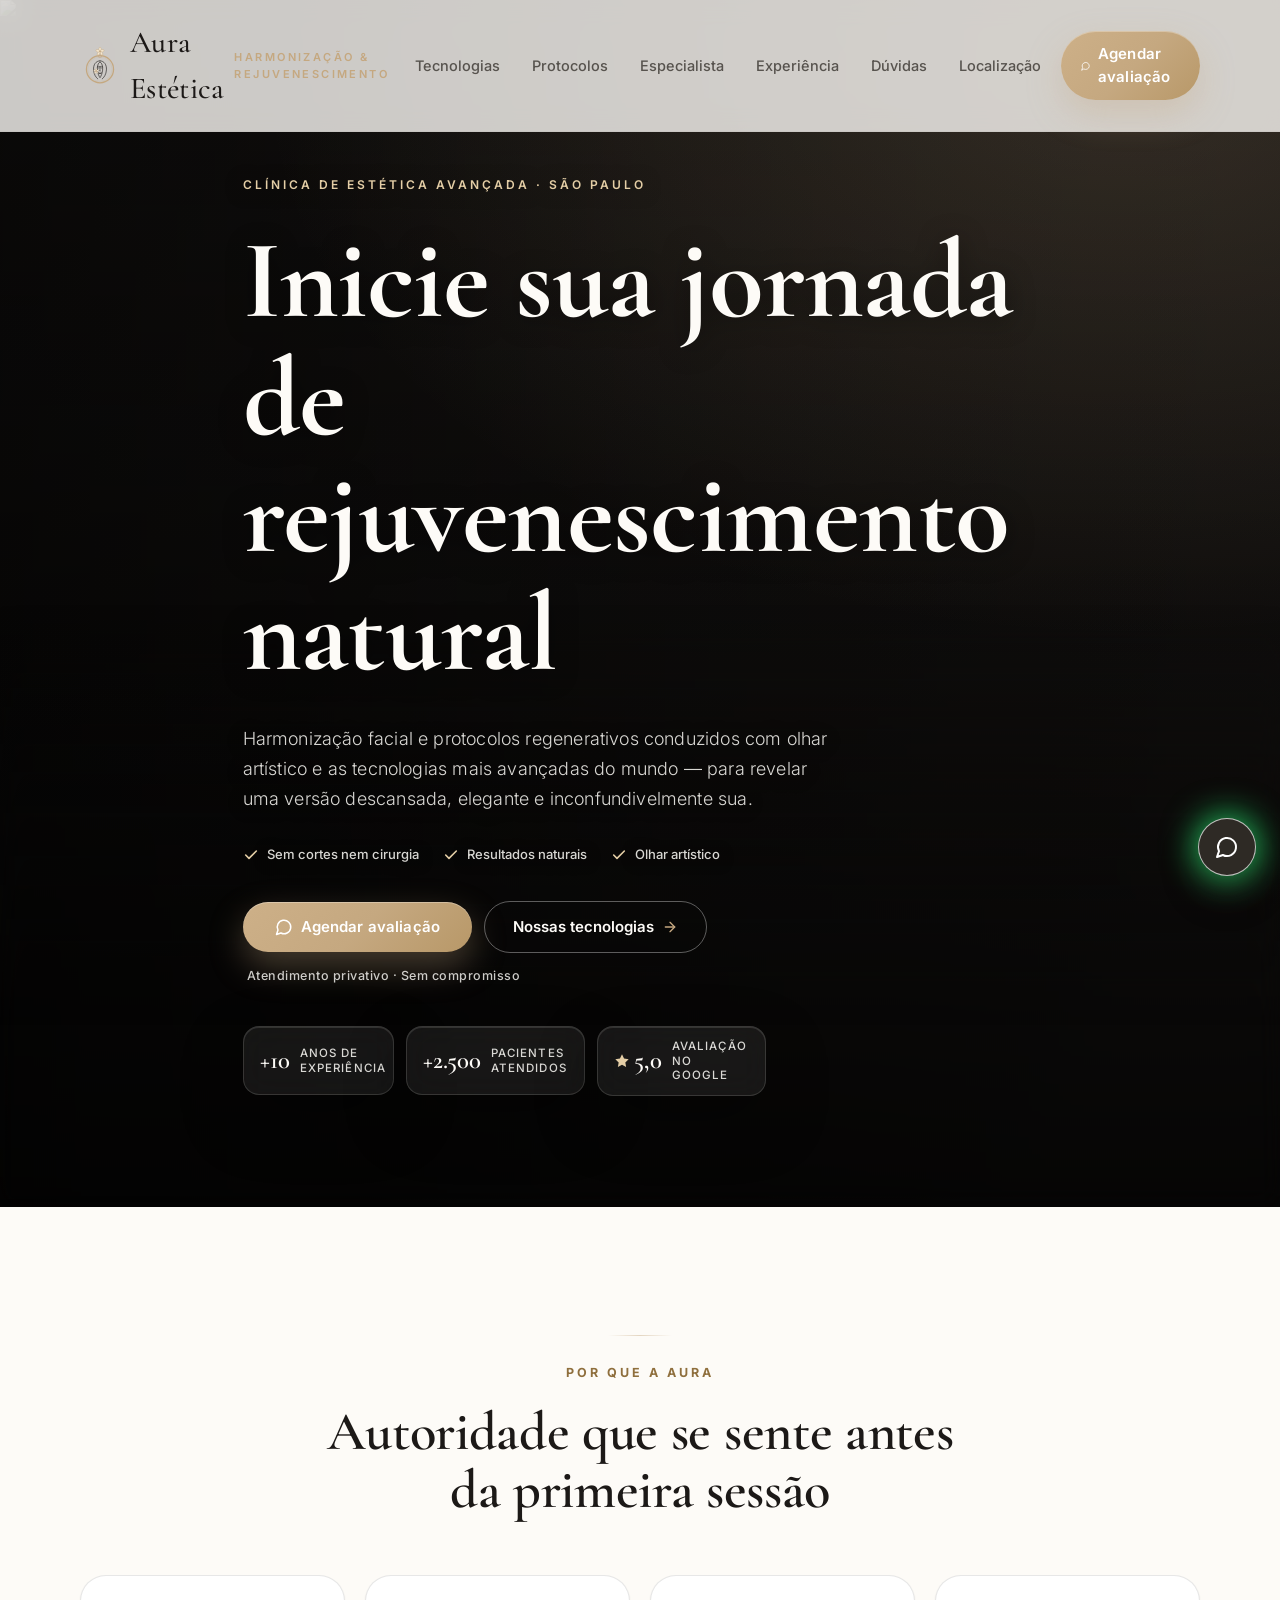
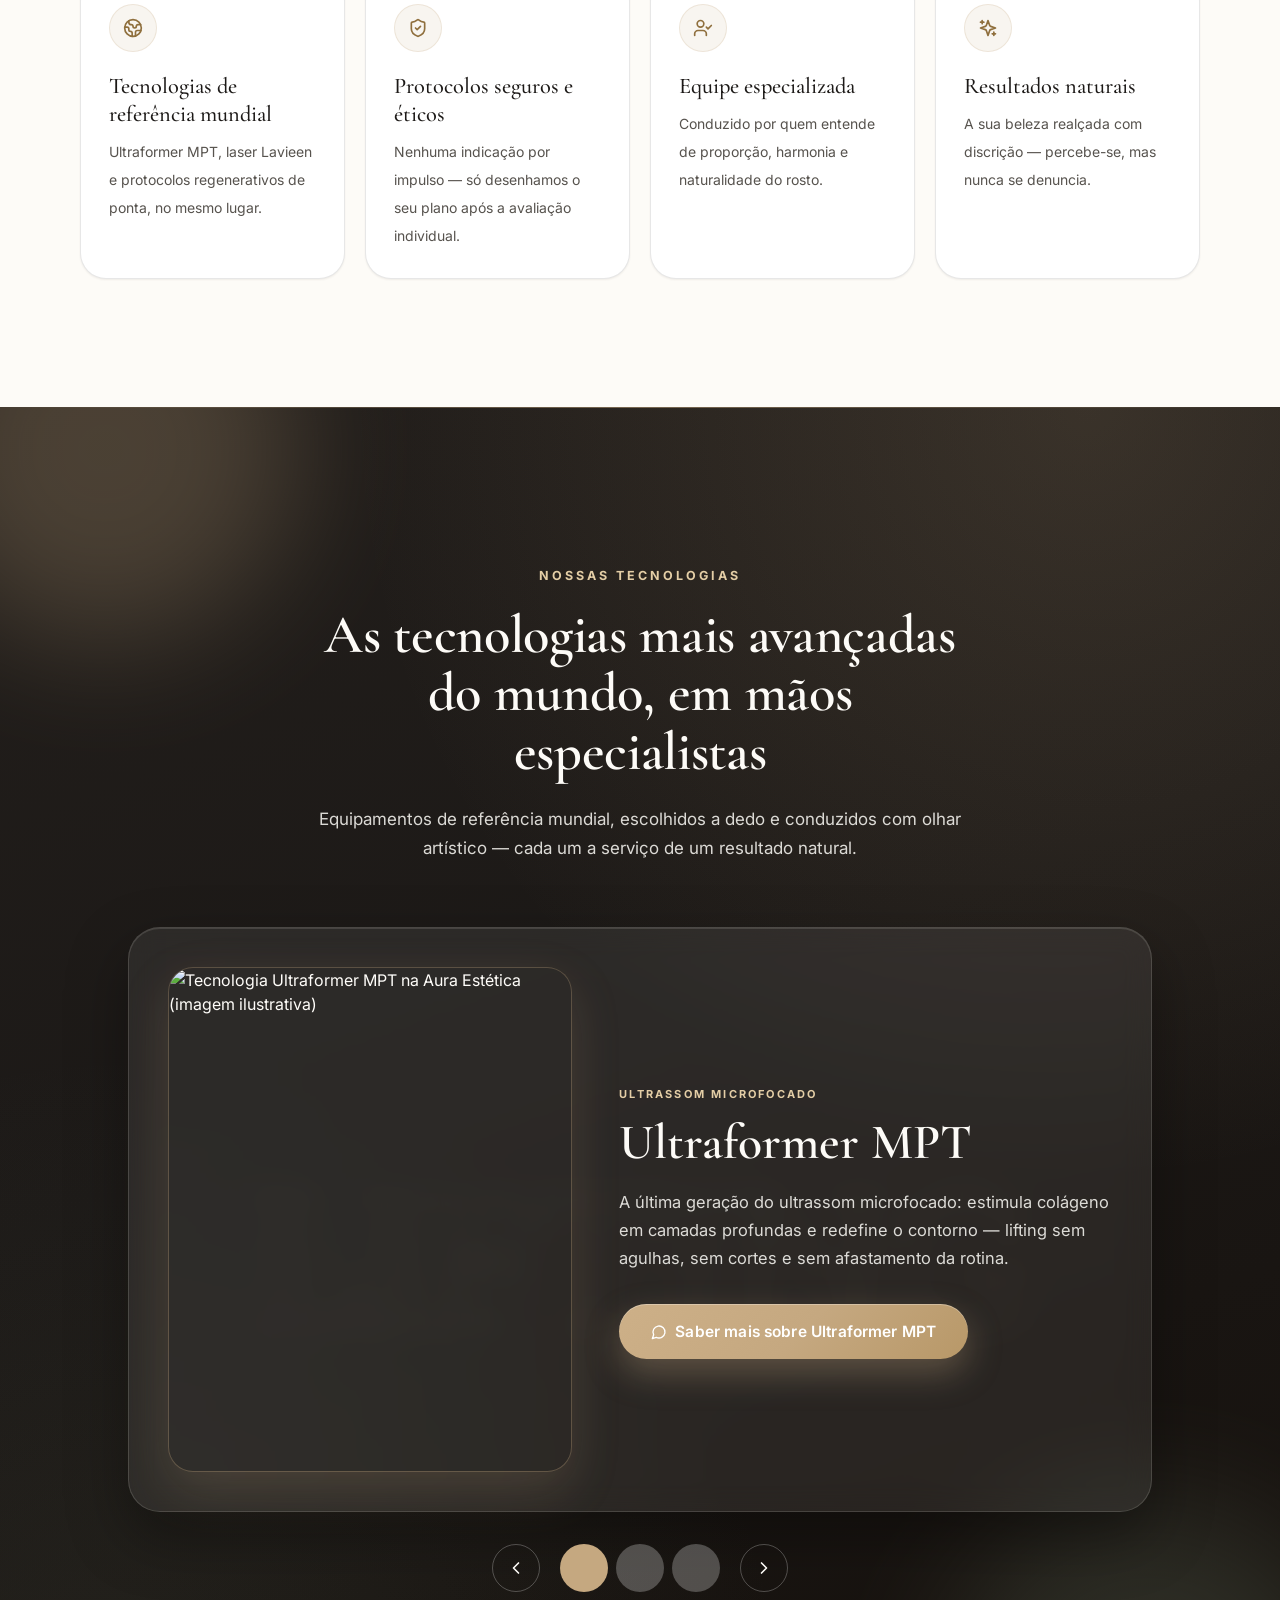
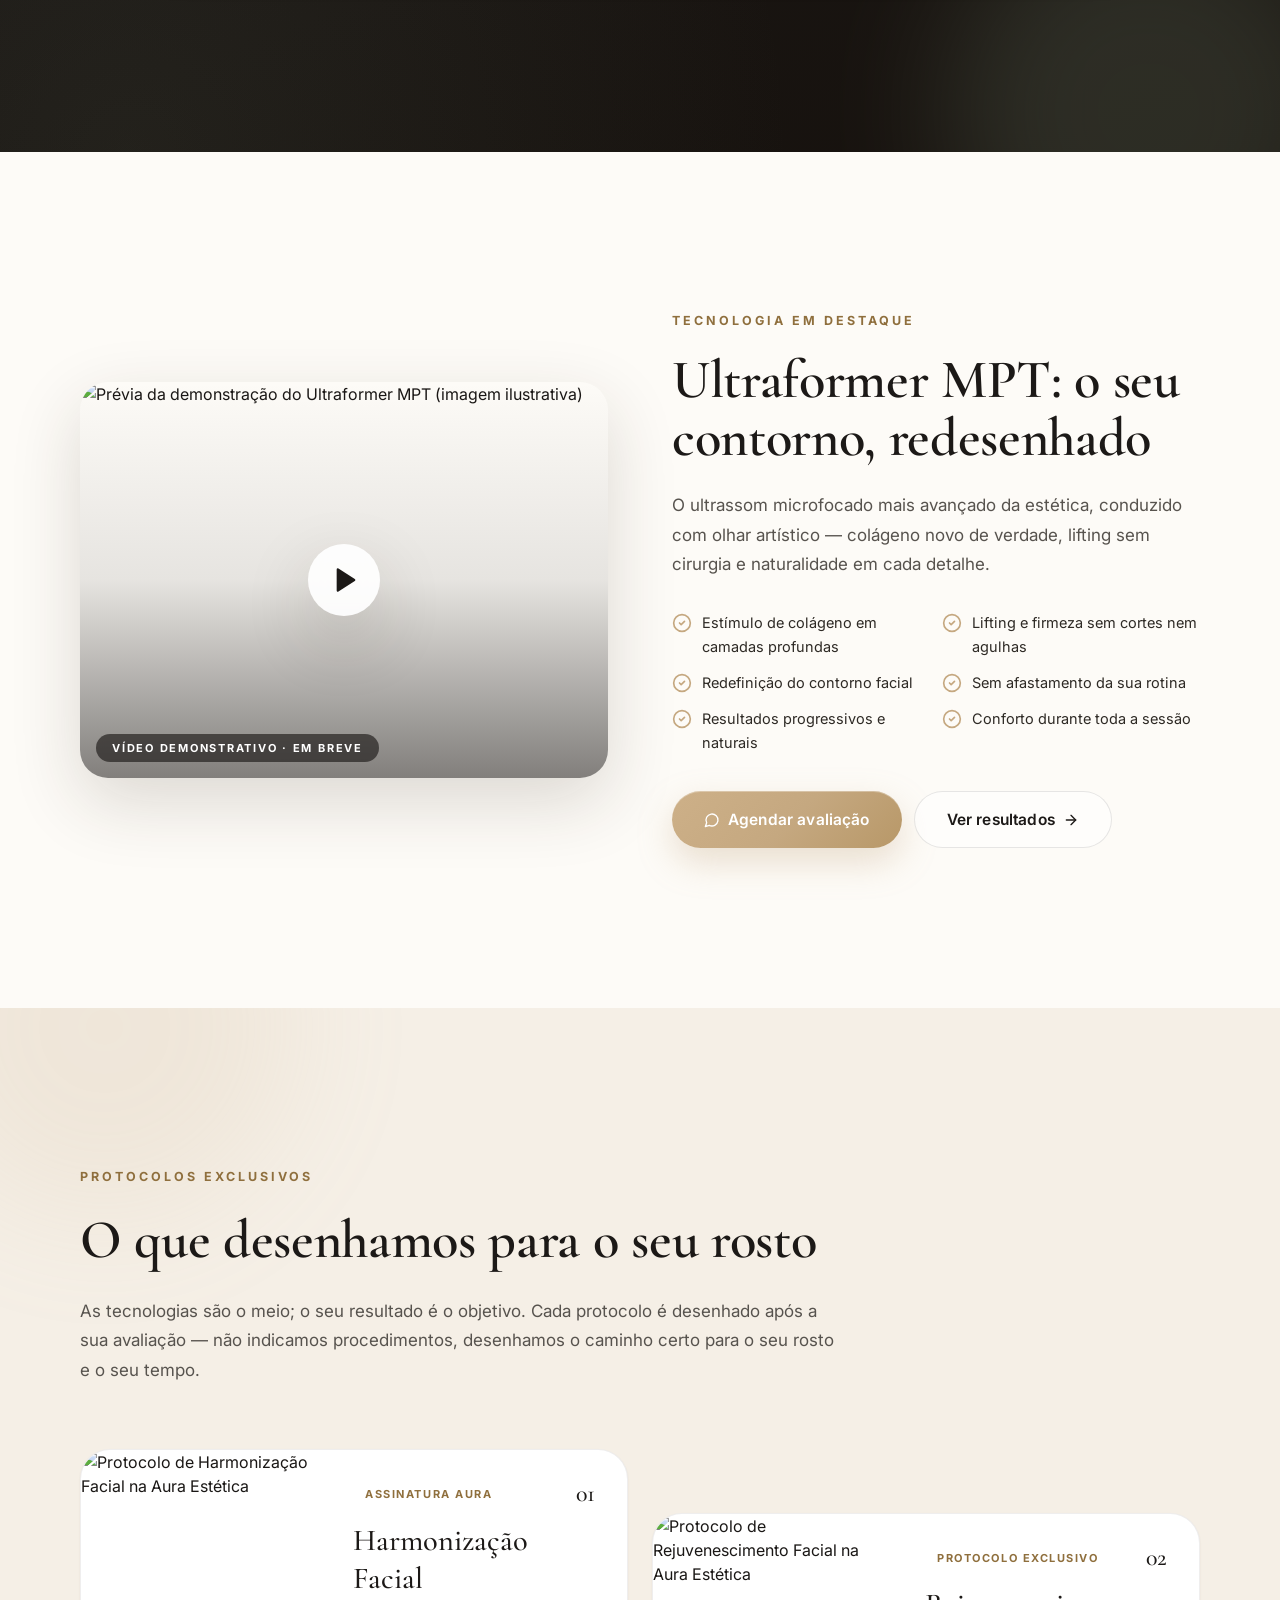
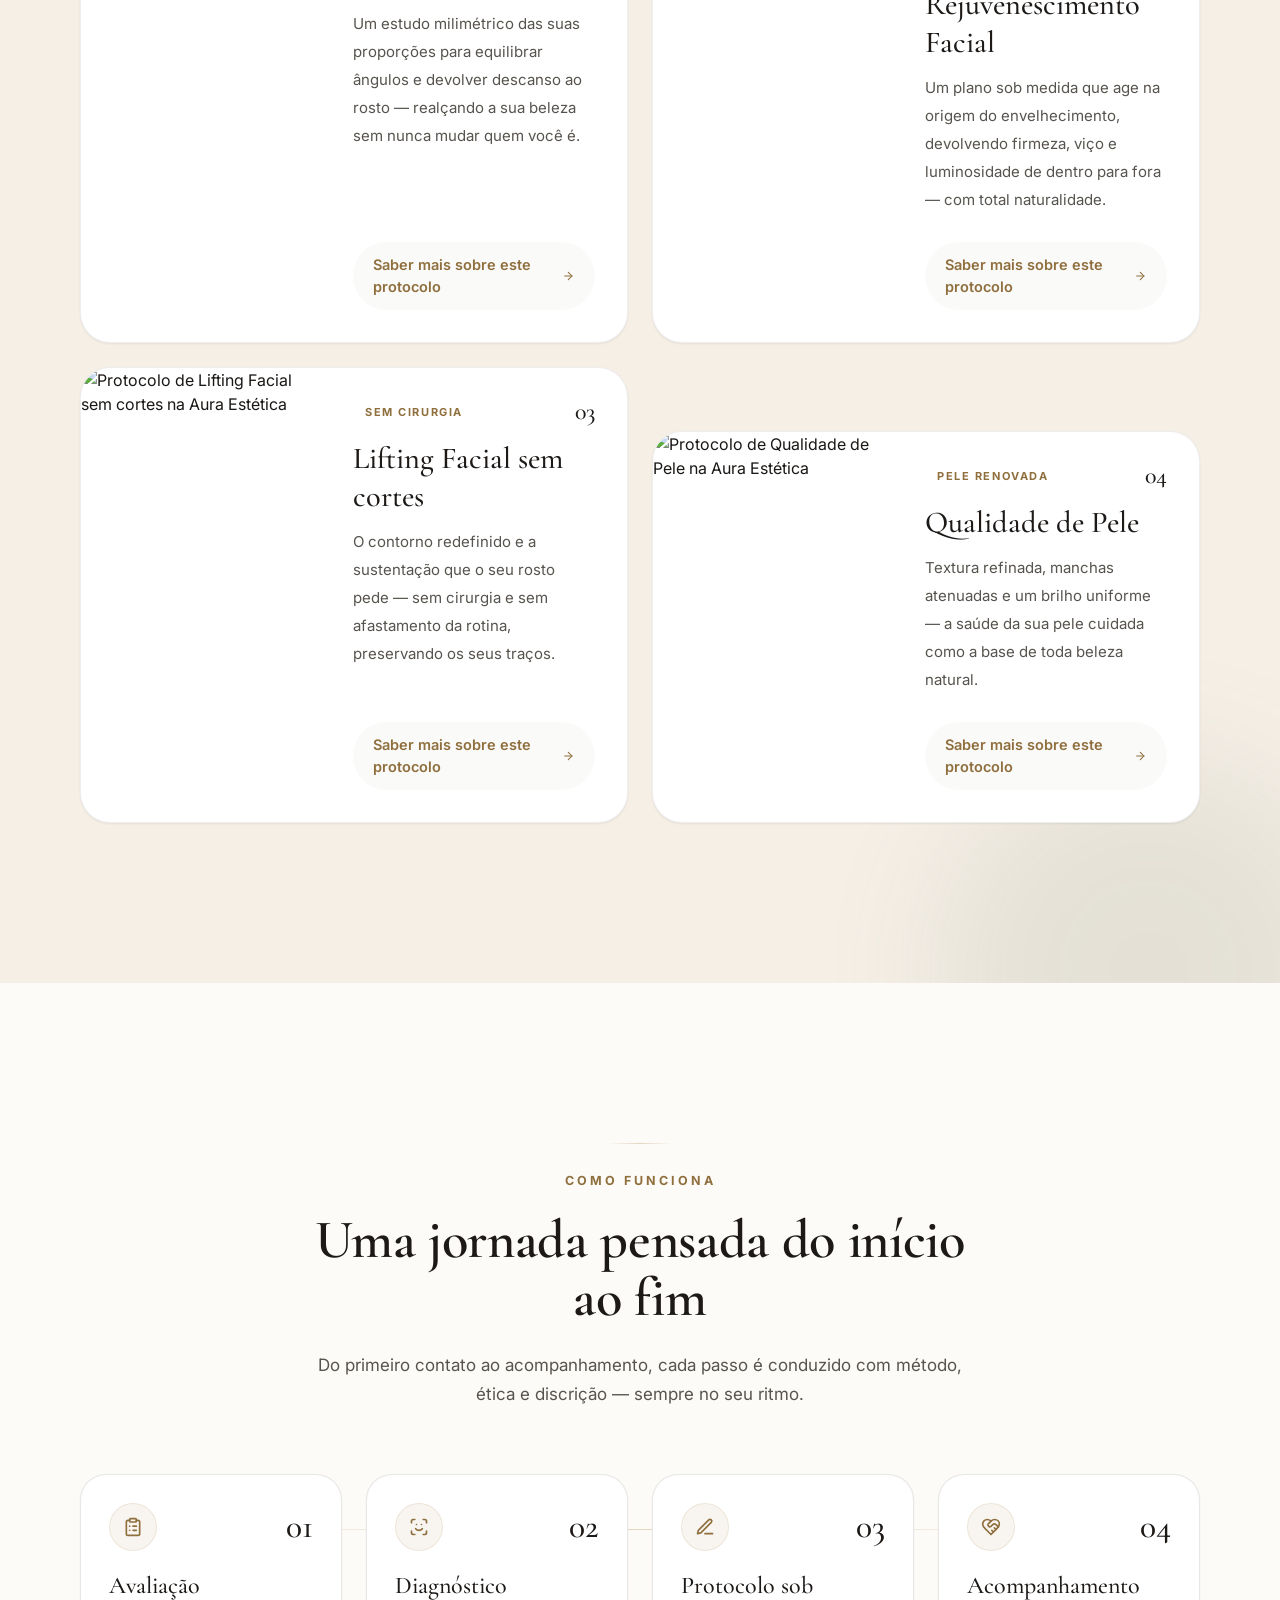
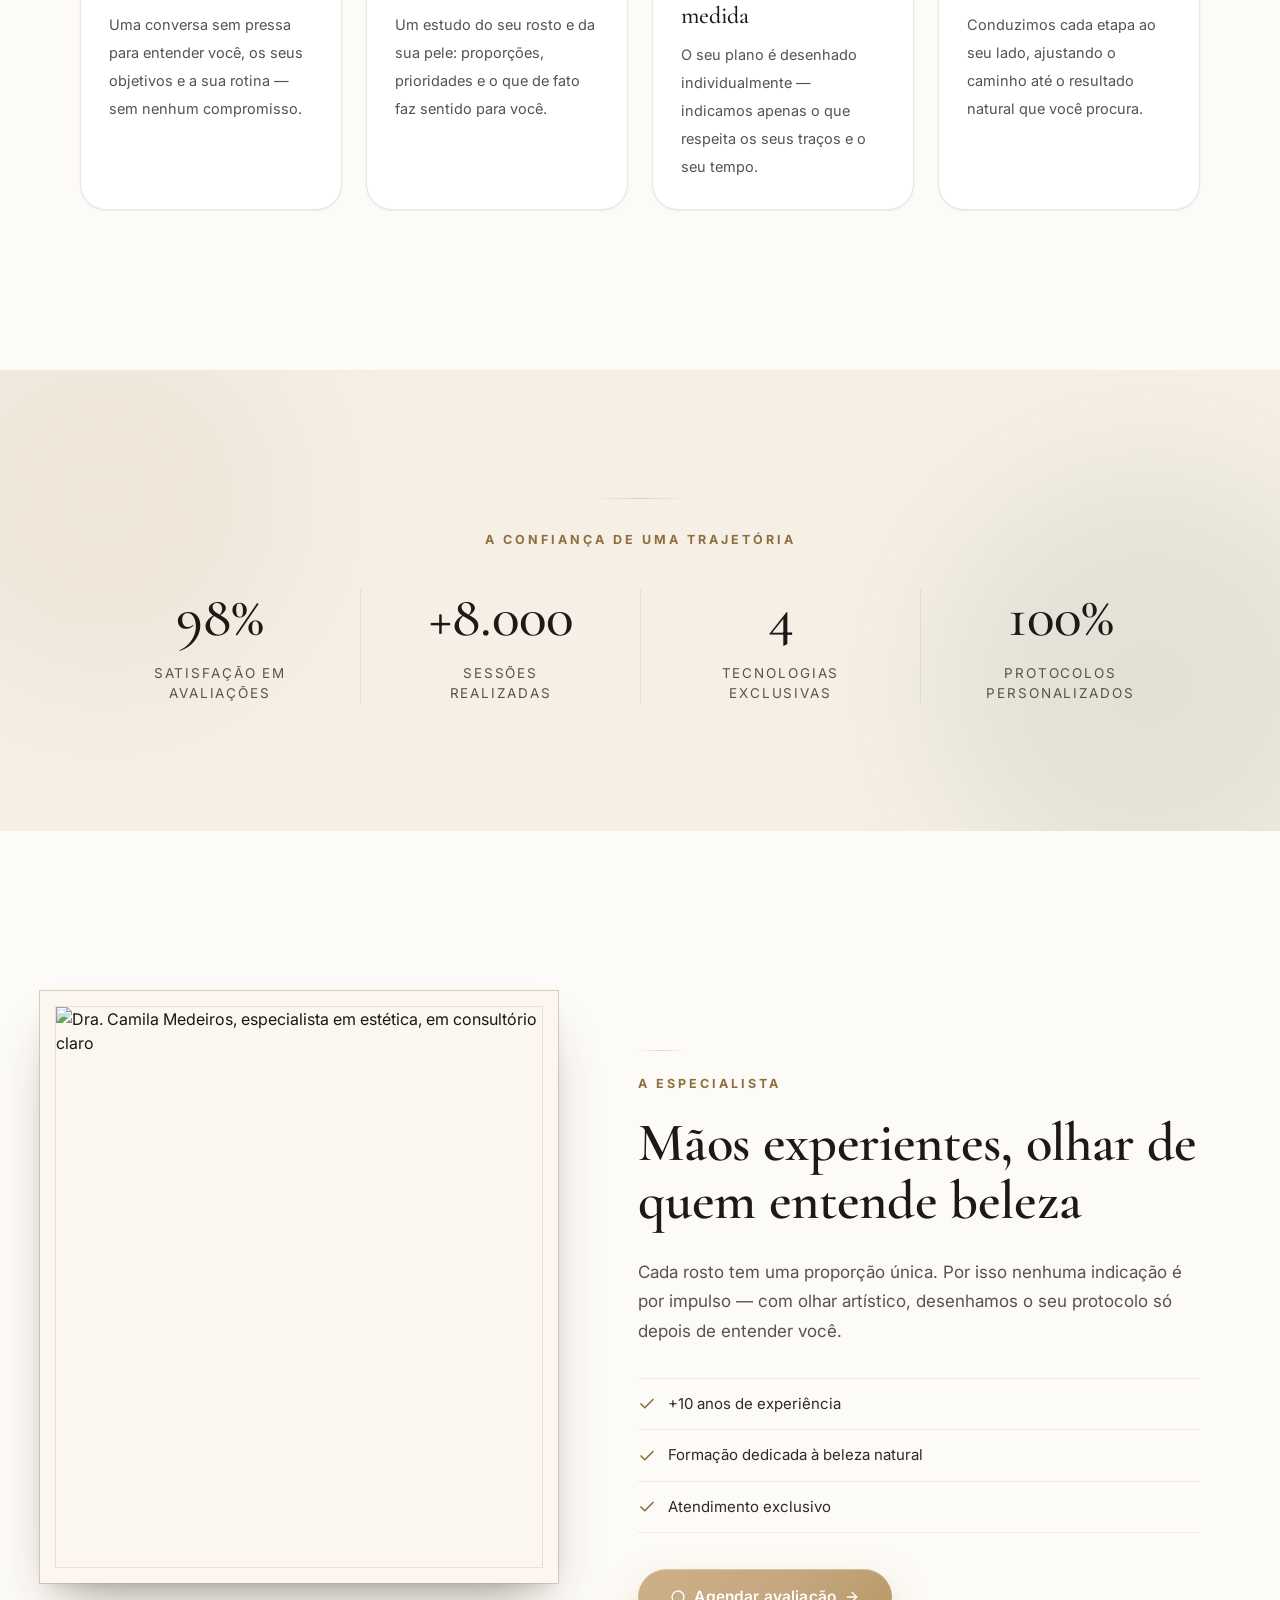
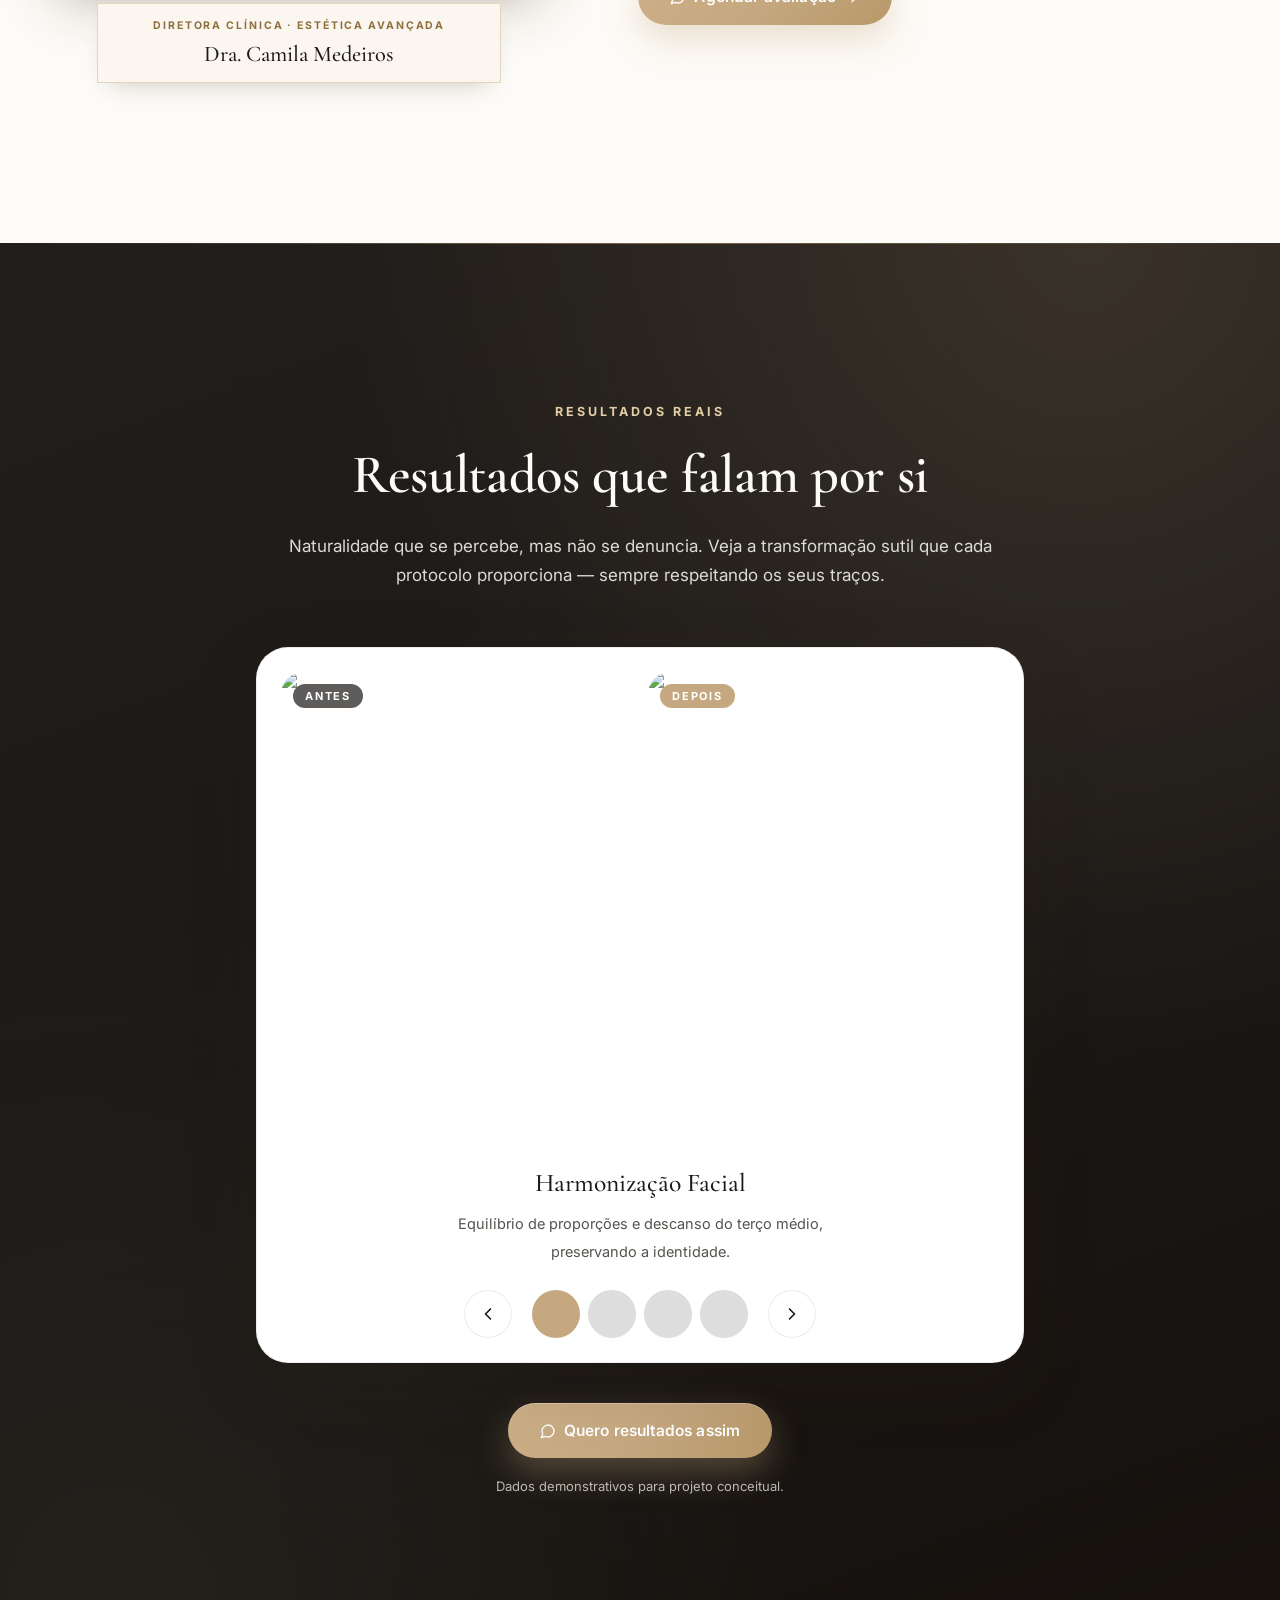
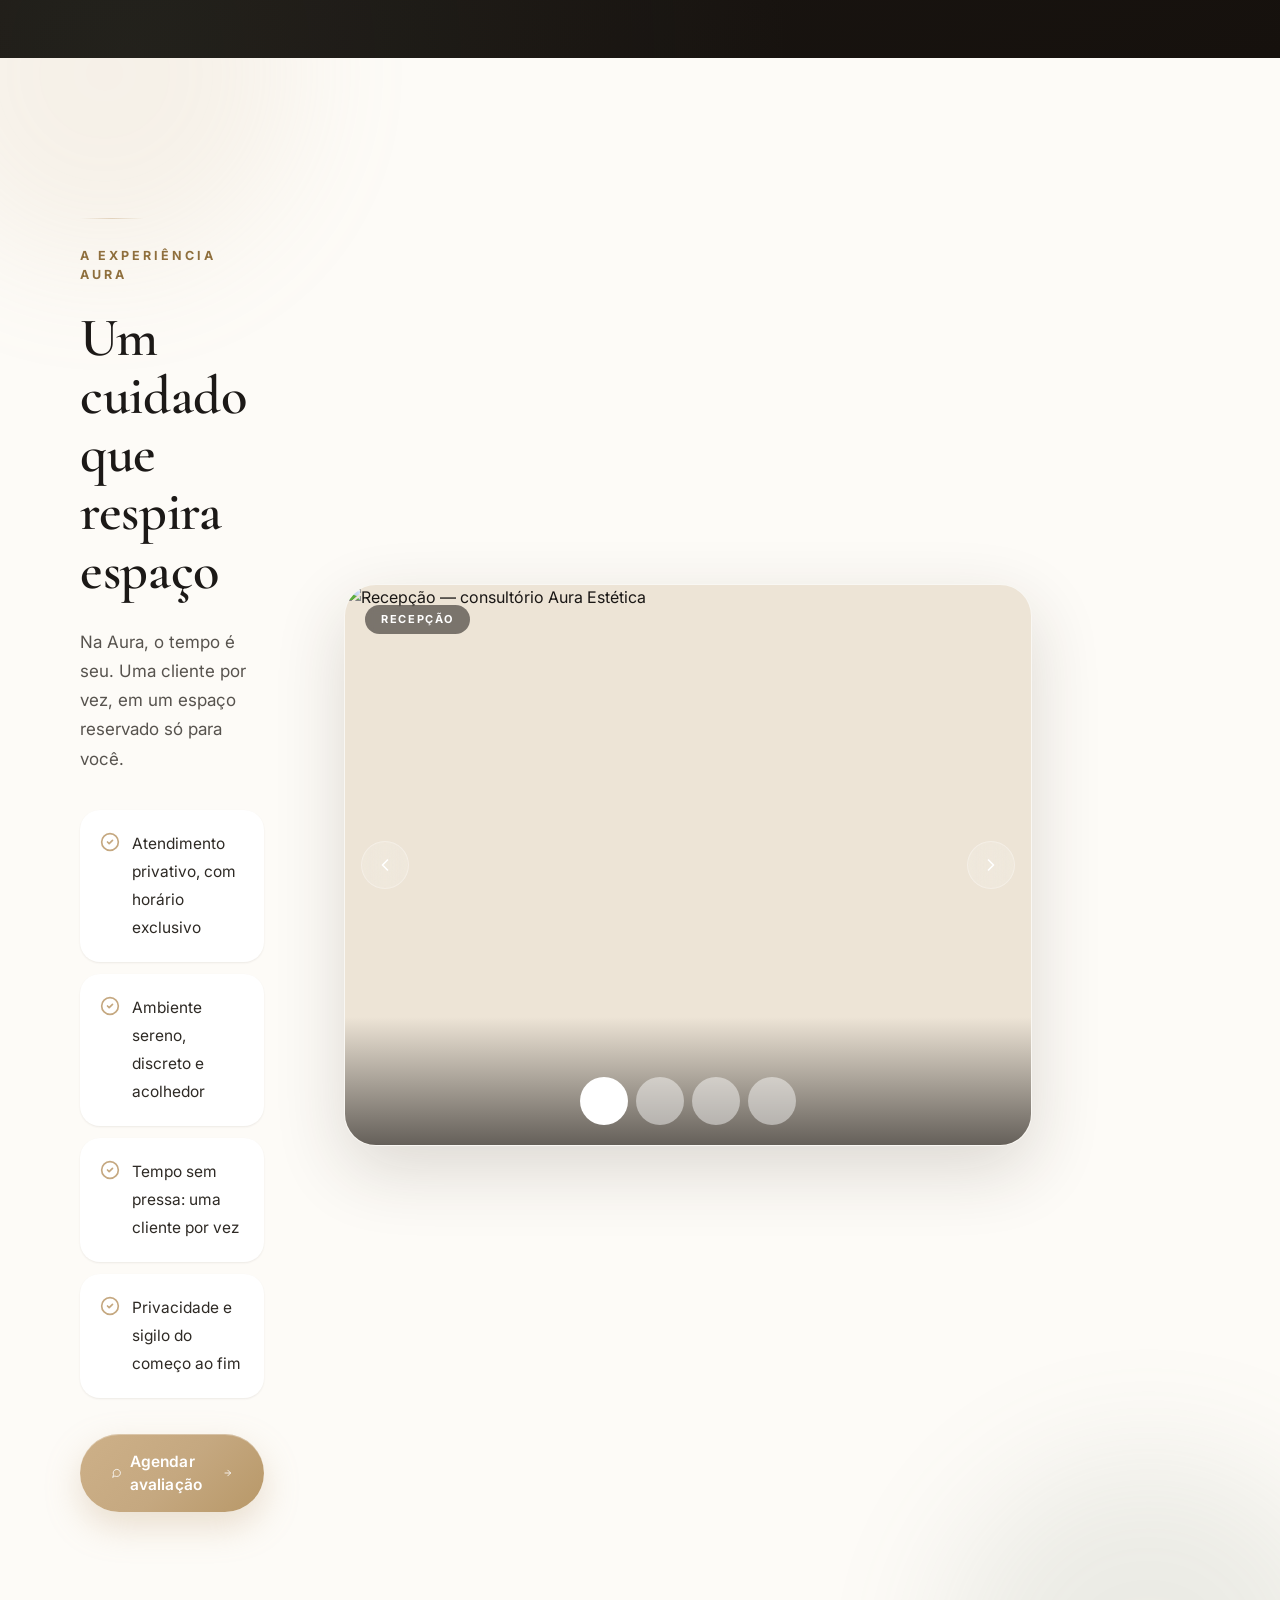
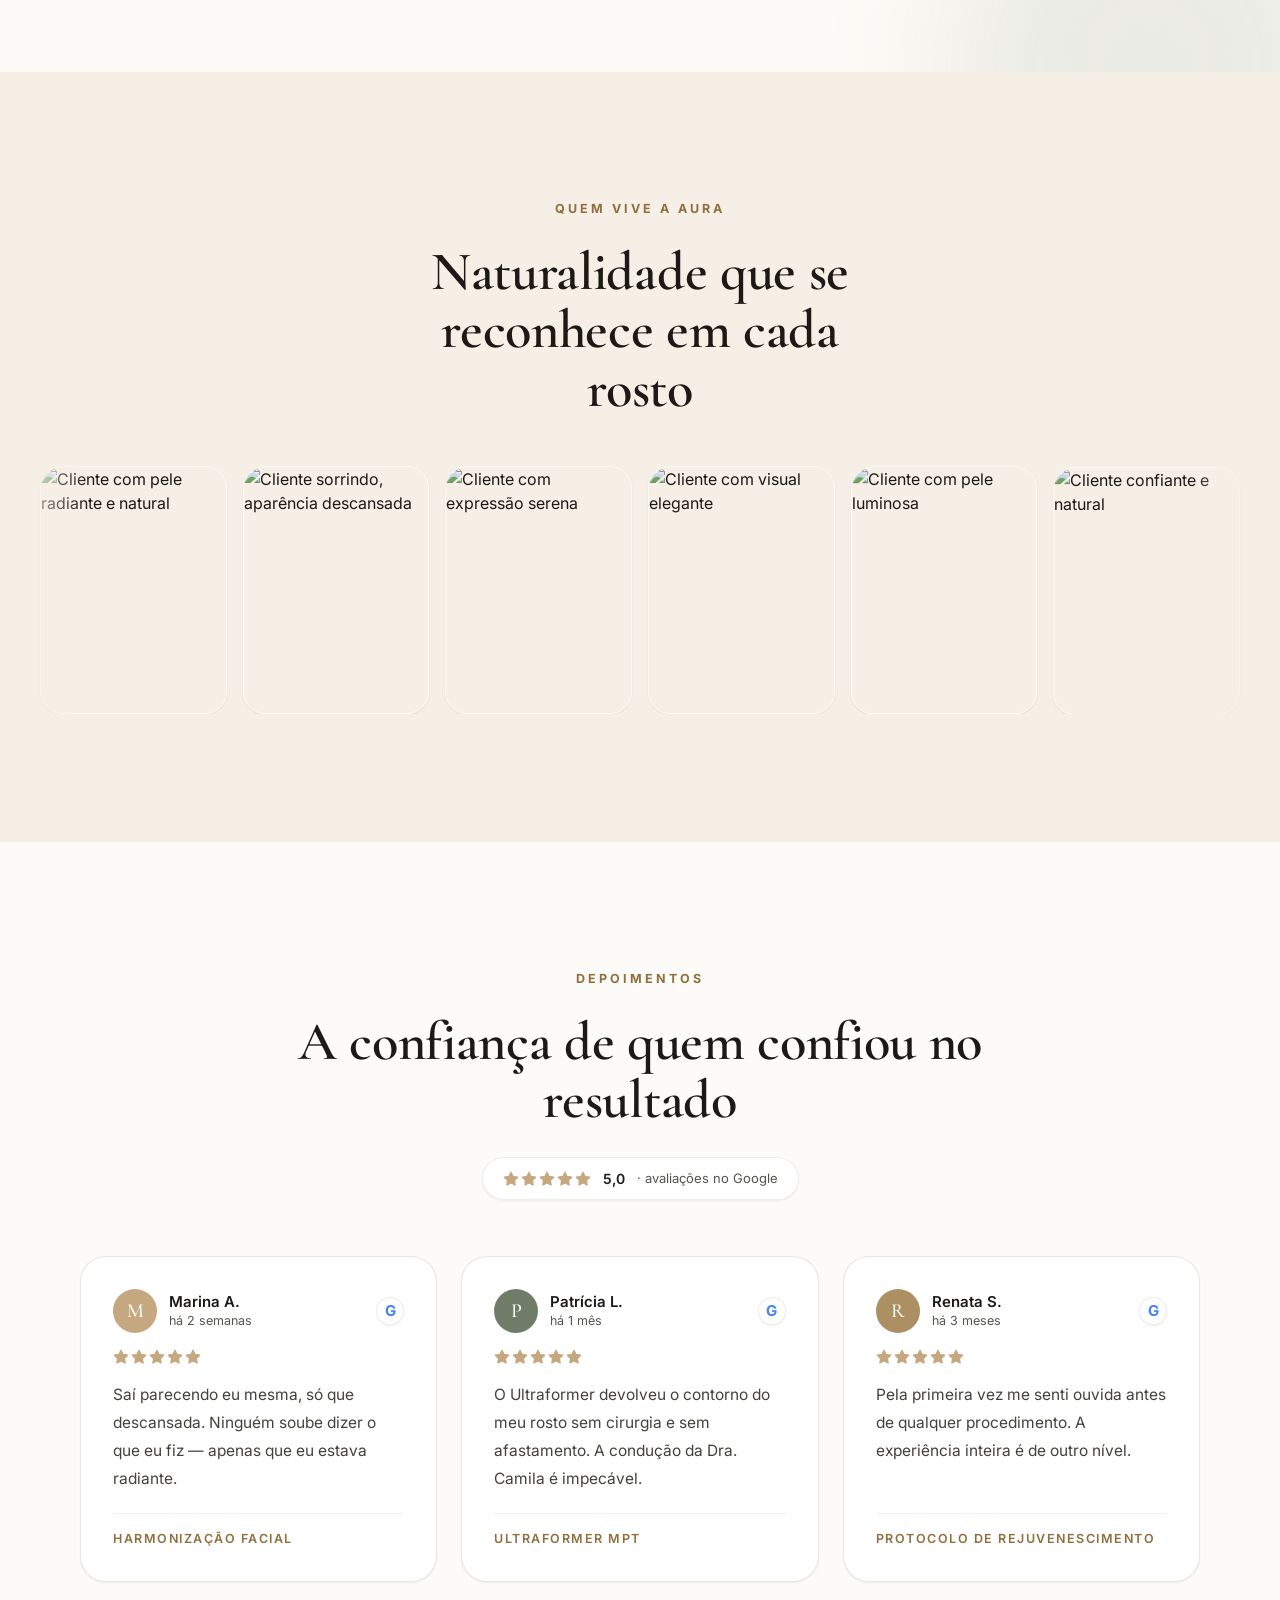
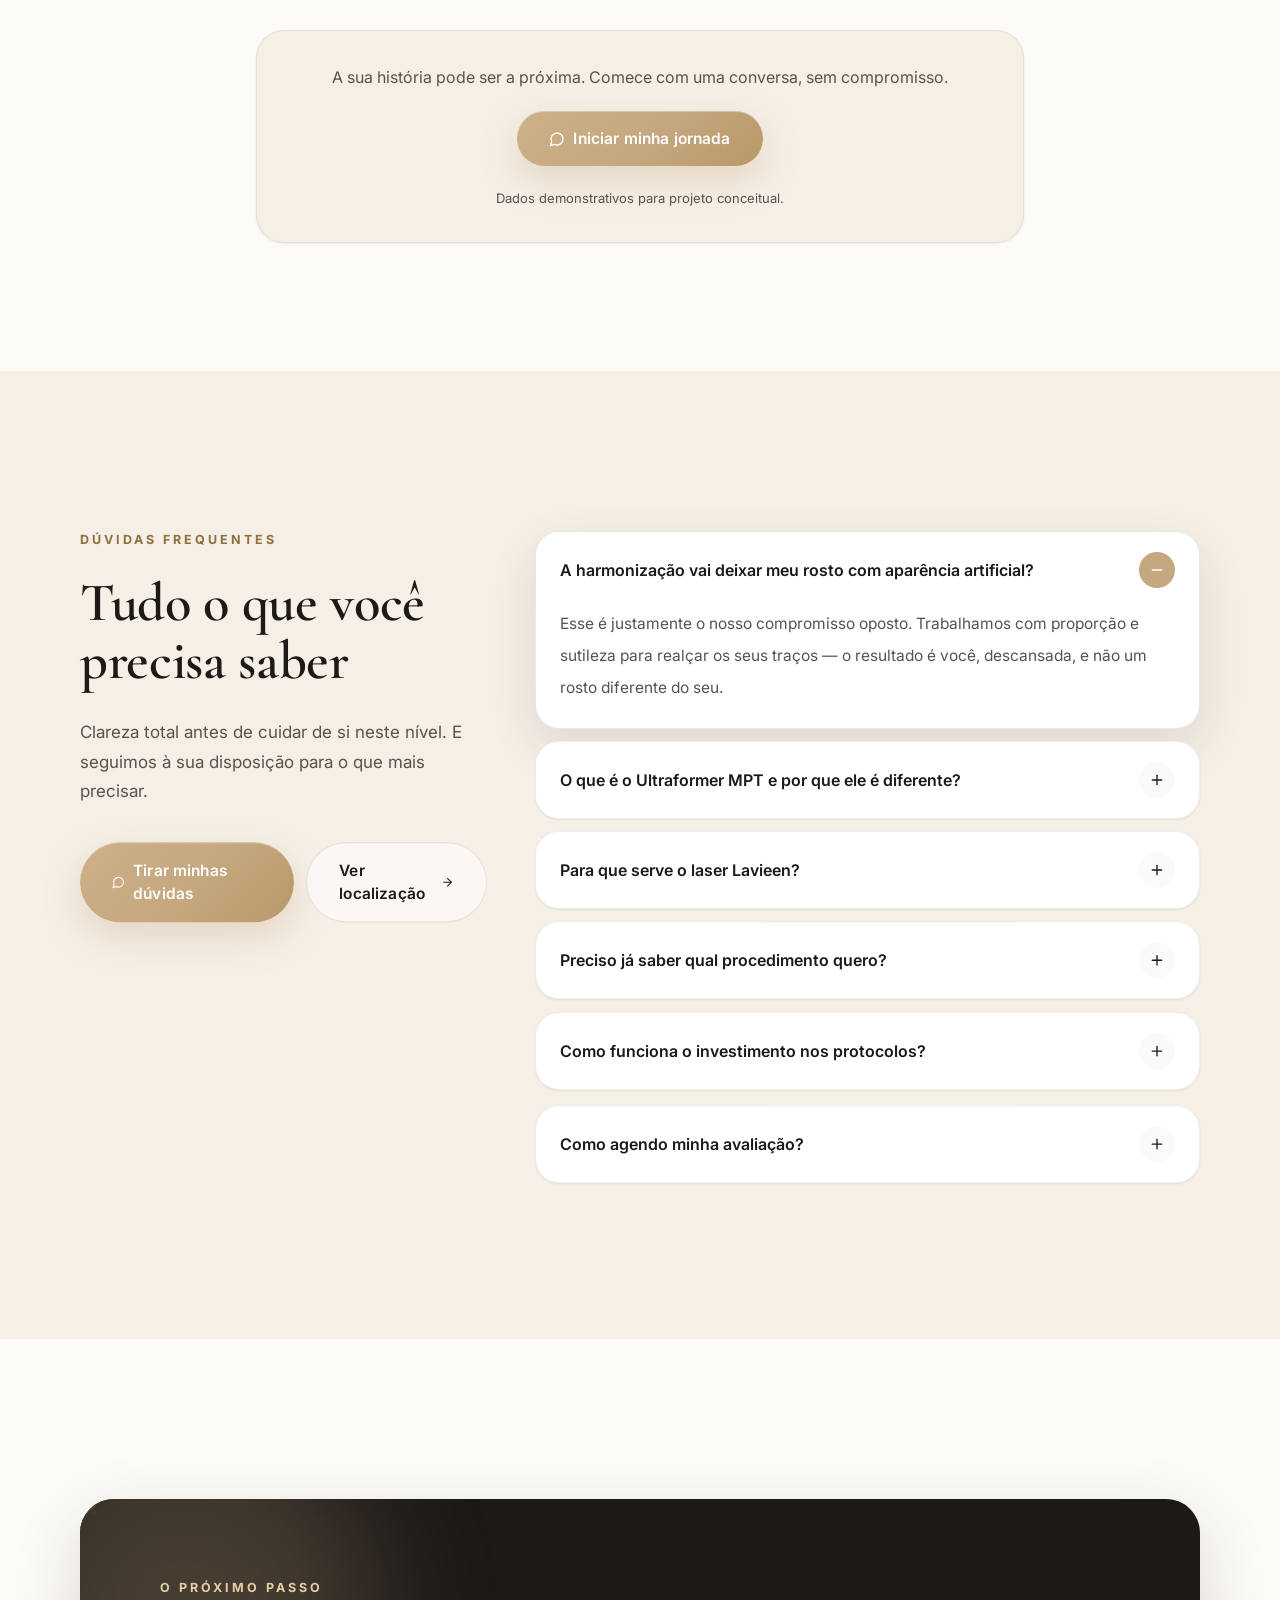
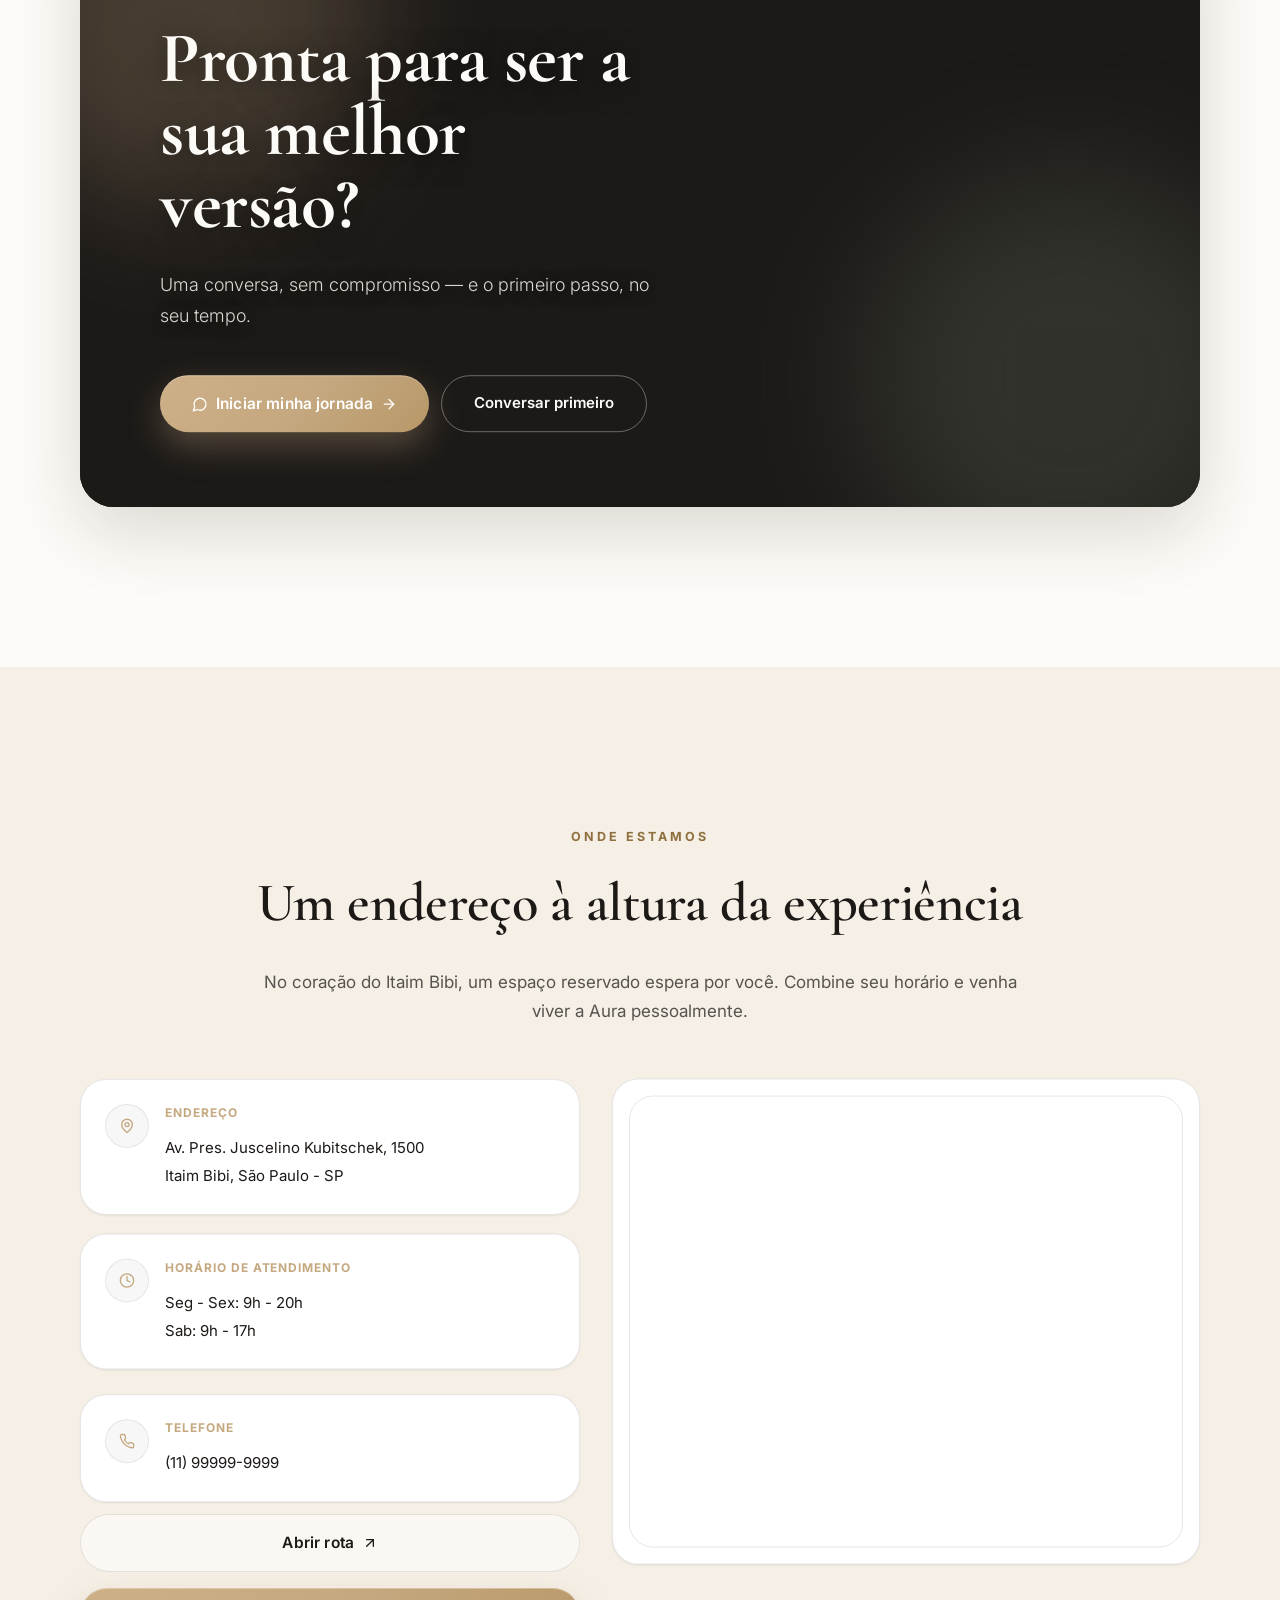
==== commit 6a45d68c: "demo Aura: corrige overflow do eyebrow e sub-texto no mobile Alem da headline (commit anterior), o e" ====
--- a/public/demos/aura-estetica/index.html
+++ b/public/demos/aura-estetica/index.html
@@ -32,8 +32,8 @@
       href="https://fonts.googleapis.com/css2?family=Cormorant+Garamond:wght@400;500;600;700&family=Inter:wght@400;500;600;700&display=swap"
       rel="stylesheet"
     />
-    <script type="module" crossorigin src="./assets/index-BV6VRJ3s.js"></script>
-    <link rel="stylesheet" crossorigin href="./assets/index-pCtW8RkC.css">
+    <script type="module" crossorigin src="./assets/index-DSFs8rot.js"></script>
+    <link rel="stylesheet" crossorigin href="./assets/index-DSd9lQ2S.css">
   </head>
   <body>
     <div id="root"></div>
--- a/public/demos/aura-estetica/assets/index-DSd9lQ2S.css
+++ b/public/demos/aura-estetica/assets/index-DSd9lQ2S.css
@@ -0,0 +1 @@
+*,:before,:after{--tw-border-spacing-x: 0;--tw-border-spacing-y: 0;--tw-translate-x: 0;--tw-translate-y: 0;--tw-rotate: 0;--tw-skew-x: 0;--tw-skew-y: 0;--tw-scale-x: 1;--tw-scale-y: 1;--tw-pan-x: ;--tw-pan-y: ;--tw-pinch-zoom: ;--tw-scroll-snap-strictness: proximity;--tw-gradient-from-position: ;--tw-gradient-via-position: ;--tw-gradient-to-position: ;--tw-ordinal: ;--tw-slashed-zero: ;--tw-numeric-figure: ;--tw-numeric-spacing: ;--tw-numeric-fraction: ;--tw-ring-inset: ;--tw-ring-offset-width: 0px;--tw-ring-offset-color: #fff;--tw-ring-color: rgb(59 130 246 / .5);--tw-ring-offset-shadow: 0 0 #0000;--tw-ring-shadow: 0 0 #0000;--tw-shadow: 0 0 #0000;--tw-shadow-colored: 0 0 #0000;--tw-blur: ;--tw-brightness: ;--tw-contrast: ;--tw-grayscale: ;--tw-hue-rotate: ;--tw-invert: ;--tw-saturate: ;--tw-sepia: ;--tw-drop-shadow: ;--tw-backdrop-blur: ;--tw-backdrop-brightness: ;--tw-backdrop-contrast: ;--tw-backdrop-grayscale: ;--tw-backdrop-hue-rotate: ;--tw-backdrop-invert: ;--tw-backdrop-opacity: ;--tw-backdrop-saturate: ;--tw-backdrop-sepia: ;--tw-contain-size: ;--tw-contain-layout: ;--tw-contain-paint: ;--tw-contain-style: }::backdrop{--tw-border-spacing-x: 0;--tw-border-spacing-y: 0;--tw-translate-x: 0;--tw-translate-y: 0;--tw-rotate: 0;--tw-skew-x: 0;--tw-skew-y: 0;--tw-scale-x: 1;--tw-scale-y: 1;--tw-pan-x: ;--tw-pan-y: ;--tw-pinch-zoom: ;--tw-scroll-snap-strictness: proximity;--tw-gradient-from-position: ;--tw-gradient-via-position: ;--tw-gradient-to-position: ;--tw-ordinal: ;--tw-slashed-zero: ;--tw-numeric-figure: ;--tw-numeric-spacing: ;--tw-numeric-fraction: ;--tw-ring-inset: ;--tw-ring-offset-width: 0px;--tw-ring-offset-color: #fff;--tw-ring-color: rgb(59 130 246 / .5);--tw-ring-offset-shadow: 0 0 #0000;--tw-ring-shadow: 0 0 #0000;--tw-shadow: 0 0 #0000;--tw-shadow-colored: 0 0 #0000;--tw-blur: ;--tw-brightness: ;--tw-contrast: ;--tw-grayscale: ;--tw-hue-rotate: ;--tw-invert: ;--tw-saturate: ;--tw-sepia: ;--tw-drop-shadow: ;--tw-backdrop-blur: ;--tw-backdrop-brightness: ;--tw-backdrop-contrast: ;--tw-backdrop-grayscale: ;--tw-backdrop-hue-rotate: ;--tw-backdrop-invert: ;--tw-backdrop-opacity: ;--tw-backdrop-saturate: ;--tw-backdrop-sepia: ;--tw-contain-size: ;--tw-contain-layout: ;--tw-contain-paint: ;--tw-contain-style: }*,:before,:after{box-sizing:border-box;border-width:0;border-style:solid;border-color:#e5e7eb}:before,:after{--tw-content: ""}html,:host{line-height:1.5;-webkit-text-size-adjust:100%;-moz-tab-size:4;-o-tab-size:4;tab-size:4;font-family:ui-sans-serif,system-ui,sans-serif,"Apple Color Emoji","Segoe UI Emoji",Segoe UI Symbol,"Noto Color Emoji";font-feature-settings:normal;font-variation-settings:normal;-webkit-tap-highlight-color:transparent}body{margin:0;line-height:inherit}hr{height:0;color:inherit;border-top-width:1px}abbr:where([title]){-webkit-text-decoration:underline dotted;text-decoration:underline dotted}h1,h2,h3,h4,h5,h6{font-size:inherit;font-weight:inherit}a{color:inherit;text-decoration:inherit}b,strong{font-weight:bolder}code,kbd,samp,pre{font-family:ui-monospace,SFMono-Regular,Menlo,Monaco,Consolas,Liberation Mono,Courier New,monospace;font-feature-settings:normal;font-variation-settings:normal;font-size:1em}small{font-size:80%}sub,sup{font-size:75%;line-height:0;position:relative;vertical-align:baseline}sub{bottom:-.25em}sup{top:-.5em}table{text-indent:0;border-color:inherit;border-collapse:collapse}button,input,optgroup,select,textarea{font-family:inherit;font-feature-settings:inherit;font-variation-settings:inherit;font-size:100%;font-weight:inherit;line-height:inherit;letter-spacing:inherit;color:inherit;margin:0;padding:0}button,select{text-transform:none}button,input:where([type=button]),input:where([type=reset]),input:where([type=submit]){-webkit-appearance:button;background-color:transparent;background-image:none}:-moz-focusring{outline:auto}:-moz-ui-invalid{box-shadow:none}progress{vertical-align:baseline}::-webkit-inner-spin-button,::-webkit-outer-spin-button{height:auto}[type=search]{-webkit-appearance:textfield;outline-offset:-2px}::-webkit-search-decoration{-webkit-appearance:none}::-webkit-file-upload-button{-webkit-appearance:button;font:inherit}summary{display:list-item}blockquote,dl,dd,h1,h2,h3,h4,h5,h6,hr,figure,p,pre{margin:0}fieldset{margin:0;padding:0}legend{padding:0}ol,ul,menu{list-style:none;margin:0;padding:0}dialog{padding:0}textarea{resize:vertical}input::-moz-placeholder,textarea::-moz-placeholder{opacity:1;color:#9ca3af}input::placeholder,textarea::placeholder{opacity:1;color:#9ca3af}button,[role=button]{cursor:pointer}:disabled{cursor:default}img,svg,video,canvas,audio,iframe,embed,object{display:block;vertical-align:middle}img,video{max-width:100%;height:auto}[hidden]:where(:not([hidden=until-found])){display:none}html{scroll-behavior:smooth;scroll-padding-top:92px}body{font-family:Inter,SF Pro Text,Helvetica Neue,Arial,sans-serif;-webkit-font-smoothing:antialiased;-moz-osx-font-smoothing:grayscale;background:radial-gradient(circle at 14% 6%,rgba(197,168,128,.1),transparent 26%),linear-gradient(180deg,#fdfbf7,#fafaf9 52%,#fdfbf7);color:var(--color-text);letter-spacing:0}::-moz-selection{background:#c5a8803d;color:var(--color-text)}::selection{background:#c5a8803d;color:var(--color-text)}h1,h2,h3,h4,h5,h6{font-family:Cormorant Garamond,Playfair Display,Times New Roman,serif;letter-spacing:0}img{display:block;max-width:100%}p,li,a,button,span{letter-spacing:0}a,button,input[type=button],input[type=submit],input[type=reset]{min-width:48px;min-height:48px;touch-action:manipulation}a:focus-visible,button:focus-visible,input:focus-visible,textarea:focus-visible,select:focus-visible{outline:2px solid var(--color-primary);outline-offset:3px}.container{width:100%}@media (min-width: 640px){.container{max-width:640px}}@media (min-width: 768px){.container{max-width:768px}}@media (min-width: 1024px){.container{max-width:1024px}}@media (min-width: 1280px){.container{max-width:1280px}}@media (min-width: 1536px){.container{max-width:1536px}}.tap-target{min-width:48px;min-height:48px}.page-shell{margin-left:auto;margin-right:auto;max-width:1200px;padding-left:1.5rem;padding-right:1.5rem}@media (min-width: 1024px){.page-shell{padding-left:2.5rem;padding-right:2.5rem}}.section-pad{padding-top:6rem;padding-bottom:6rem}@media (min-width: 1024px){.section-pad{padding-top:10rem;padding-bottom:10rem}}.section-pad-tight{padding-top:5rem;padding-bottom:5rem}@media (min-width: 1024px){.section-pad-tight{padding-top:8rem;padding-bottom:8rem}}.section-subtitle{display:block;font-family:Inter,SF Pro Text,Helvetica Neue,Arial,sans-serif;font-size:12.5px;font-weight:700;text-transform:uppercase;letter-spacing:.24em;color:var(--color-primary-deep)}.section-title{font-family:Cormorant Garamond,Playfair Display,Times New Roman,serif;font-weight:600;line-height:1.04;font-size:clamp(2.7rem,5.2vw,4.8rem);letter-spacing:-.006em;color:var(--color-text)}.section-copy{font-family:Inter,SF Pro Text,Helvetica Neue,Arial,sans-serif;font-size:17.5px;line-height:1.75;color:var(--color-text-light)}.text-shadow-soft{text-shadow:0 2px 20px rgba(0,0,0,.4)}.text-shadow-strong{text-shadow:0 4px 28px rgba(0,0,0,.5)}.btn-gold{display:inline-flex;align-items:center;justify-content:center;gap:.5rem;border-radius:9999px;padding:1rem 2rem;font-family:Inter,SF Pro Text,Helvetica Neue,Arial,sans-serif;font-size:15px;font-weight:600;letter-spacing:.01em;transition:all .4s ease-in-out;background:linear-gradient(135deg,#cdb088,#c5a880 52%,#b89868);color:#fff;box-shadow:inset 0 1px #ffffff4d,0 14px 34px #c5a88057}.btn-gold:hover{transform:translateY(-2px);background:linear-gradient(135deg,#c5a880,#b89868 52%,#ac8f63);box-shadow:inset 0 1px #ffffff52,0 20px 46px #c5a8806b}.btn-outline{display:inline-flex;align-items:center;justify-content:center;gap:.5rem;border-radius:9999px;border-width:1px;padding:1rem 2rem;font-family:Inter,SF Pro Text,Helvetica Neue,Arial,sans-serif;font-size:15px;font-weight:600;letter-spacing:.01em;transition:all .4s ease-in-out;border-color:var(--color-border);background:#ffffff8c;color:var(--color-text)}.btn-outline:hover{transform:translateY(-2px);border-color:var(--gold-line);background:#fff;box-shadow:var(--shadow-xxs)}.btn-utility{display:inline-flex;align-items:center;gap:.5rem;font-family:Inter,SF Pro Text,Helvetica Neue,Arial,sans-serif;font-size:15px;font-weight:600;transition:all .4s ease-in-out;color:var(--color-primary-deep)}.btn-utility:hover{transform:translate(2px);color:var(--color-text)}.paper-card{border:1px solid var(--color-border);border-radius:var(--radius-card);background:var(--color-paper);box-shadow:var(--shadow-xxs);transition:transform .24s ease,box-shadow .24s ease,border-color .24s ease}.paper-card:hover{transform:translateY(-3px);border-color:#c5a8804d;box-shadow:0 22px 54px #34271b1a}.icon-chip{display:inline-flex;height:2.75rem;width:2.75rem;align-items:center;justify-content:center;border-radius:9999px;border:1px solid rgba(197,168,128,.22);background:var(--gold-tint);color:var(--color-primary-deep)}.image-editorial{filter:contrast(1.02) saturate(.92)}.band-dark{position:relative;overflow:hidden;background:radial-gradient(120% 120% at 85% 0%,rgba(197,168,128,.16),transparent 48%),radial-gradient(100% 100% at 10% 100%,rgba(111,125,104,.12),transparent 52%),linear-gradient(160deg,#221e1b,#1c1917 46%,#16110d);color:#fdfbf7}.band-dark:before{content:"";position:absolute;inset:0 0 auto 0;height:1px;background:linear-gradient(90deg,transparent,rgba(197,168,128,.5),transparent);pointer-events:none}.display-watermark{font-family:Cormorant Garamond,serif;font-weight:700;line-height:.82;letter-spacing:-.02em;text-transform:uppercase;color:transparent;-webkit-text-stroke:1px rgba(197,168,128,.22);-webkit-user-select:none;-moz-user-select:none;user-select:none;pointer-events:none}.glass-panel{background:#fdfbf712;border:1px solid rgba(253,251,247,.14);backdrop-filter:blur(14px);-webkit-backdrop-filter:blur(14px);box-shadow:inset 0 1px #fdfbf71f,0 24px 60px #00000059}.glow-gold{box-shadow:0 0 0 1px #c5a88047,0 18px 50px #c5a8802e}.luxe-frame{position:relative}.luxe-frame:before{content:"";position:absolute;top:-14px;right:-14px;bottom:-14px;left:-14px;z-index:-1;border:1px solid rgba(197,168,128,.26);border-radius:40px;background:linear-gradient(145deg,#fff9,#e8d8c34d)}.fine-rule{height:1px;background:linear-gradient(90deg,transparent,rgba(197,168,128,.45),transparent)}@keyframes float-soft{0%,to{transform:translateY(0)}50%{transform:translateY(-6px)}}.section-title{font-size:clamp(2.6rem,10.5vw,3.4rem);line-height:1.07}.section-copy{font-size:17px;line-height:1.72}.btn-gold,.btn-outline,.btn-utility{font-size:15.5px}.scroll-fade-x{-webkit-mask-image:linear-gradient(to right,transparent,#000 7%,#000 93%,transparent);mask-image:linear-gradient(to right,transparent,#000 7%,#000 93%,transparent)}.pointer-events-none{pointer-events:none}.fixed{position:fixed}.absolute{position:absolute}.relative{position:relative}.inset-0{top:0;right:0;bottom:0;left:0}.inset-x-0{left:0;right:0}.inset-x-10{left:2.5rem;right:2.5rem}.-left-24{left:-6rem}.-right-20{right:-5rem}.bottom-0{bottom:0}.bottom-4{bottom:1rem}.bottom-5{bottom:1.25rem}.bottom-6{bottom:1.5rem}.bottom-\[-12\%\]{bottom:-12%}.left-0{left:0}.left-1\/2{left:50%}.left-3{left:.75rem}.left-4{left:1rem}.left-5{left:1.25rem}.right-0{right:0}.right-4{right:1rem}.right-6{right:1.5rem}.right-\[82px\]{right:82px}.top-0{top:0}.top-1\/2{top:50%}.top-3{top:.75rem}.top-5{top:1.25rem}.top-\[-10\%\]{top:-10%}.top-\[3\.45rem\]{top:3.45rem}.top-full{top:100%}.z-0{z-index:0}.z-10{z-index:10}.z-50{z-index:50}.order-1{order:1}.order-2{order:2}.mx-auto{margin-left:auto;margin-right:auto}.mb-6{margin-bottom:1.5rem}.mb-7{margin-bottom:1.75rem}.mb-8{margin-bottom:2rem}.ml-1{margin-left:.25rem}.ml-auto{margin-left:auto}.mt-0\.5{margin-top:.125rem}.mt-1{margin-top:.25rem}.mt-1\.5{margin-top:.375rem}.mt-10{margin-top:2.5rem}.mt-12{margin-top:3rem}.mt-14{margin-top:3.5rem}.mt-16{margin-top:4rem}.mt-2{margin-top:.5rem}.mt-2\.5{margin-top:.625rem}.mt-3{margin-top:.75rem}.mt-4{margin-top:1rem}.mt-5{margin-top:1.25rem}.mt-6{margin-top:1.5rem}.mt-7{margin-top:1.75rem}.mt-8{margin-top:2rem}.mt-9{margin-top:2.25rem}.block{display:block}.flex{display:flex}.inline-flex{display:inline-flex}.grid{display:grid}.hidden{display:none}.aspect-\[3\/4\]{aspect-ratio:3/4}.aspect-\[4\/3\]{aspect-ratio:4/3}.aspect-\[4\/5\]{aspect-ratio:4/5}.h-1\/2{height:50%}.h-11{height:2.75rem}.h-12{height:3rem}.h-2{height:.5rem}.h-32{height:8rem}.h-4{height:1rem}.h-5{height:1.25rem}.h-6{height:1.5rem}.h-7{height:1.75rem}.h-72{height:18rem}.h-9{height:2.25rem}.h-\[18px\]{height:18px}.h-\[440px\]{height:440px}.h-\[480px\]{height:480px}.h-\[58px\]{height:58px}.h-\[72px\]{height:72px}.h-full{height:100%}.h-px{height:1px}.min-h-\[100svh\]{min-height:100svh}.min-h-\[58px\]{min-height:58px}.min-h-screen{min-height:100vh}.w-11{width:2.75rem}.w-12{width:3rem}.w-16{width:4rem}.w-2{width:.5rem}.w-24{width:6rem}.w-4{width:1rem}.w-5{width:1.25rem}.w-6{width:1.5rem}.w-7{width:1.75rem}.w-72{width:18rem}.w-9{width:2.25rem}.w-\[18px\]{width:18px}.w-\[58px\]{width:58px}.w-\[72px\]{width:72px}.w-full{width:100%}.min-w-0{min-width:0px}.max-w-2xl{max-width:42rem}.max-w-3xl{max-width:48rem}.max-w-5xl{max-width:64rem}.max-w-\[11ch\]{max-width:11ch}.max-w-\[15ch\]{max-width:15ch}.max-w-\[18ch\]{max-width:18ch}.max-w-\[78\%\]{max-width:78%}.max-w-\[85vw\]{max-width:85vw}.max-w-lg{max-width:32rem}.max-w-md{max-width:28rem}.max-w-xl{max-width:36rem}.flex-1{flex:1 1 0%}.shrink-0{flex-shrink:0}.-translate-x-1\/2{--tw-translate-x: -50%;transform:translate(var(--tw-translate-x),var(--tw-translate-y)) rotate(var(--tw-rotate)) skew(var(--tw-skew-x)) skewY(var(--tw-skew-y)) scaleX(var(--tw-scale-x)) scaleY(var(--tw-scale-y))}.-translate-y-1\/2{--tw-translate-y: -50%;transform:translate(var(--tw-translate-x),var(--tw-translate-y)) rotate(var(--tw-rotate)) skew(var(--tw-skew-x)) skewY(var(--tw-skew-y)) scaleX(var(--tw-scale-x)) scaleY(var(--tw-scale-y))}.transform{transform:translate(var(--tw-translate-x),var(--tw-translate-y)) rotate(var(--tw-rotate)) skew(var(--tw-skew-x)) skewY(var(--tw-skew-y)) scaleX(var(--tw-scale-x)) scaleY(var(--tw-scale-y))}.snap-x{scroll-snap-type:x var(--tw-scroll-snap-strictness)}.snap-mandatory{--tw-scroll-snap-strictness: mandatory}.snap-start{scroll-snap-align:start}.auto-cols-\[44\%\]{grid-auto-columns:44%}.grid-flow-col{grid-auto-flow:column}.grid-cols-2{grid-template-columns:repeat(2,minmax(0,1fr))}.flex-col{flex-direction:column}.flex-wrap{flex-wrap:wrap}.items-start{align-items:flex-start}.items-center{align-items:center}.justify-end{justify-content:flex-end}.justify-center{justify-content:center}.justify-between{justify-content:space-between}.gap-0\.5{gap:.125rem}.gap-1{gap:.25rem}.gap-10{gap:2.5rem}.gap-12{gap:3rem}.gap-2{gap:.5rem}.gap-2\.5{gap:.625rem}.gap-3{gap:.75rem}.gap-3\.5{gap:.875rem}.gap-4{gap:1rem}.gap-5{gap:1.25rem}.gap-6{gap:1.5rem}.gap-8{gap:2rem}.gap-x-6{-moz-column-gap:1.5rem;column-gap:1.5rem}.gap-y-10{row-gap:2.5rem}.gap-y-2\.5{row-gap:.625rem}.divide-y>:not([hidden])~:not([hidden]){--tw-divide-y-reverse: 0;border-top-width:calc(1px * calc(1 - var(--tw-divide-y-reverse)));border-bottom-width:calc(1px * var(--tw-divide-y-reverse))}.divide-\[\#1C191712\]>:not([hidden])~:not([hidden]){border-color:#1c191712}.overflow-hidden{overflow:hidden}.overflow-x-auto{overflow-x:auto}.whitespace-nowrap{white-space:nowrap}.whitespace-pre-line{white-space:pre-line}.rounded-2xl{border-radius:1rem}.rounded-\[20px\]{border-radius:20px}.rounded-\[22px\]{border-radius:22px}.rounded-\[24px\]{border-radius:24px}.rounded-\[28px\]{border-radius:28px}.rounded-\[30px\]{border-radius:30px}.rounded-\[32px\]{border-radius:32px}.rounded-\[34px\]{border-radius:34px}.rounded-full{border-radius:9999px}.border{border-width:1px}.border-y{border-top-width:1px;border-bottom-width:1px}.border-b{border-bottom-width:1px}.border-t{border-top-width:1px}.border-\[\#14161814\]{border-color:#14161814}.border-\[\#17191B\]\/10{border-color:#17191b1a}.border-\[\#1C191708\]{border-color:#1c191708}.border-\[\#1C191710\]{border-color:#1c191710}.border-\[\#1C191712\]{border-color:#1c191712}.border-\[\#1C191714\]{border-color:#1c191714}.border-\[\#C5A880\]\/45{border-color:#c5a88073}.border-white\/20{border-color:#fff3}.border-white\/25{border-color:#ffffff40}.border-white\/30{border-color:#ffffff4d}.border-white\/35{border-color:#ffffff59}.border-white\/70{border-color:#ffffffb3}.bg-\[\#14161808\]{background-color:#14161808}.bg-\[\#1C191725\]{background-color:#1c191725}.bg-\[\#1C1917\]{--tw-bg-opacity: 1;background-color:rgb(28 25 23 / var(--tw-bg-opacity, 1))}.bg-\[\#1C1917\]\/55{background-color:#1c19178c}.bg-\[\#1C1917\]\/65{background-color:#1c1917a6}.bg-\[\#1C1917\]\/70{background-color:#1c1917b3}.bg-\[\#25D366\]{--tw-bg-opacity: 1;background-color:rgb(37 211 102 / var(--tw-bg-opacity, 1))}.bg-\[\#2E2A25\]{--tw-bg-opacity: 1;background-color:rgb(46 42 37 / var(--tw-bg-opacity, 1))}.bg-\[\#6F7D68\]{--tw-bg-opacity: 1;background-color:rgb(111 125 104 / var(--tw-bg-opacity, 1))}.bg-\[\#C5A880\]{--tw-bg-opacity: 1;background-color:rgb(197 168 128 / var(--tw-bg-opacity, 1))}.bg-\[\#EDE4D6\]{--tw-bg-opacity: 1;background-color:rgb(237 228 214 / var(--tw-bg-opacity, 1))}.bg-\[\#FAFAF9\]{--tw-bg-opacity: 1;background-color:rgb(250 250 249 / var(--tw-bg-opacity, 1))}.bg-\[\#FBF7F0\]{--tw-bg-opacity: 1;background-color:rgb(251 247 240 / var(--tw-bg-opacity, 1))}.bg-\[\#FDFBF7\]\/80{background-color:#fdfbf7cc}.bg-background{background-color:var(--color-background)}.bg-backgroundAlt{background-color:var(--color-background-alt)}.bg-primary{background-color:var(--color-primary)}.bg-white{--tw-bg-opacity: 1;background-color:rgb(255 255 255 / var(--tw-bg-opacity, 1))}.bg-white\/15{background-color:#ffffff26}.bg-white\/25{background-color:#ffffff40}.bg-white\/45{background-color:#ffffff73}.bg-white\/90{background-color:#ffffffe6}.bg-gradient-to-b{background-image:linear-gradient(to bottom,var(--tw-gradient-stops))}.bg-gradient-to-r{background-image:linear-gradient(to right,var(--tw-gradient-stops))}.bg-gradient-to-t{background-image:linear-gradient(to top,var(--tw-gradient-stops))}.from-\[\#1C191733\]{--tw-gradient-from: #1C191733 var(--tw-gradient-from-position);--tw-gradient-to: rgb(28 25 23 / 0) var(--tw-gradient-to-position);--tw-gradient-stops: var(--tw-gradient-from), var(--tw-gradient-to)}.from-\[\#1C1917\]{--tw-gradient-from: #1C1917 var(--tw-gradient-from-position);--tw-gradient-to: rgb(28 25 23 / 0) var(--tw-gradient-to-position);--tw-gradient-stops: var(--tw-gradient-from), var(--tw-gradient-to)}.from-\[\#1C1917\]\/25{--tw-gradient-from: rgb(28 25 23 / .25) var(--tw-gradient-from-position);--tw-gradient-to: rgb(28 25 23 / 0) var(--tw-gradient-to-position);--tw-gradient-stops: var(--tw-gradient-from), var(--tw-gradient-to)}.from-\[\#1C1917\]\/55{--tw-gradient-from: rgb(28 25 23 / .55) var(--tw-gradient-from-position);--tw-gradient-to: rgb(28 25 23 / 0) var(--tw-gradient-to-position);--tw-gradient-stops: var(--tw-gradient-from), var(--tw-gradient-to)}.from-\[\#1C1917\]\/65{--tw-gradient-from: rgb(28 25 23 / .65) var(--tw-gradient-from-position);--tw-gradient-to: rgb(28 25 23 / 0) var(--tw-gradient-to-position);--tw-gradient-stops: var(--tw-gradient-from), var(--tw-gradient-to)}.from-\[\#1C1917\]\/85{--tw-gradient-from: rgb(28 25 23 / .85) var(--tw-gradient-from-position);--tw-gradient-to: rgb(28 25 23 / 0) var(--tw-gradient-to-position);--tw-gradient-stops: var(--tw-gradient-from), var(--tw-gradient-to)}.from-black\/25{--tw-gradient-from: rgb(0 0 0 / .25) var(--tw-gradient-from-position);--tw-gradient-to: rgb(0 0 0 / 0) var(--tw-gradient-to-position);--tw-gradient-stops: var(--tw-gradient-from), var(--tw-gradient-to)}.from-black\/55{--tw-gradient-from: rgb(0 0 0 / .55) var(--tw-gradient-from-position);--tw-gradient-to: rgb(0 0 0 / 0) var(--tw-gradient-to-position);--tw-gradient-stops: var(--tw-gradient-from), var(--tw-gradient-to)}.from-black\/80{--tw-gradient-from: rgb(0 0 0 / .8) var(--tw-gradient-from-position);--tw-gradient-to: rgb(0 0 0 / 0) var(--tw-gradient-to-position);--tw-gradient-stops: var(--tw-gradient-from), var(--tw-gradient-to)}.from-transparent{--tw-gradient-from: transparent var(--tw-gradient-from-position);--tw-gradient-to: rgb(0 0 0 / 0) var(--tw-gradient-to-position);--tw-gradient-stops: var(--tw-gradient-from), var(--tw-gradient-to)}.via-\[\#1C1917\]\/10{--tw-gradient-to: rgb(28 25 23 / 0) var(--tw-gradient-to-position);--tw-gradient-stops: var(--tw-gradient-from), rgb(28 25 23 / .1) var(--tw-gradient-via-position), var(--tw-gradient-to)}.via-\[\#1C1917\]\/30{--tw-gradient-to: rgb(28 25 23 / 0) var(--tw-gradient-to-position);--tw-gradient-stops: var(--tw-gradient-from), rgb(28 25 23 / .3) var(--tw-gradient-via-position), var(--tw-gradient-to)}.via-\[\#1C1917\]\/75{--tw-gradient-to: rgb(28 25 23 / 0) var(--tw-gradient-to-position);--tw-gradient-stops: var(--tw-gradient-from), rgb(28 25 23 / .75) var(--tw-gradient-via-position), var(--tw-gradient-to)}.via-\[\#C5A880\]\/45{--tw-gradient-to: rgb(197 168 128 / 0) var(--tw-gradient-to-position);--tw-gradient-stops: var(--tw-gradient-from), rgb(197 168 128 / .45) var(--tw-gradient-via-position), var(--tw-gradient-to)}.via-black\/20{--tw-gradient-to: rgb(0 0 0 / 0) var(--tw-gradient-to-position);--tw-gradient-stops: var(--tw-gradient-from), rgb(0 0 0 / .2) var(--tw-gradient-via-position), var(--tw-gradient-to)}.via-black\/40{--tw-gradient-to: rgb(0 0 0 / 0) var(--tw-gradient-to-position);--tw-gradient-stops: var(--tw-gradient-from), rgb(0 0 0 / .4) var(--tw-gradient-via-position), var(--tw-gradient-to)}.via-transparent{--tw-gradient-to: rgb(0 0 0 / 0) var(--tw-gradient-to-position);--tw-gradient-stops: var(--tw-gradient-from), transparent var(--tw-gradient-via-position), var(--tw-gradient-to)}.to-\[\#1C1917\]\/45{--tw-gradient-to: rgb(28 25 23 / .45) var(--tw-gradient-to-position)}.to-transparent{--tw-gradient-to: transparent var(--tw-gradient-to-position)}.fill-current{fill:currentColor}.fill-primary{fill:var(--color-primary)}.object-cover{-o-object-fit:cover;object-fit:cover}.object-\[center_25\%\]{-o-object-position:center 25%;object-position:center 25%}.object-\[center_28\%\]{-o-object-position:center 28%;object-position:center 28%}.object-top{-o-object-position:top;object-position:top}.p-3{padding:.75rem}.p-3\.5{padding:.875rem}.p-4{padding:1rem}.p-5{padding:1.25rem}.p-6{padding:1.5rem}.p-7{padding:1.75rem}.p-8{padding:2rem}.px-3{padding-left:.75rem;padding-right:.75rem}.px-4{padding-left:1rem;padding-right:1rem}.px-5{padding-left:1.25rem;padding-right:1.25rem}.px-6{padding-left:1.5rem;padding-right:1.5rem}.px-7{padding-left:1.75rem;padding-right:1.75rem}.px-8{padding-left:2rem;padding-right:2rem}.py-1{padding-top:.25rem;padding-bottom:.25rem}.py-1\.5{padding-top:.375rem;padding-bottom:.375rem}.py-2{padding-top:.5rem;padding-bottom:.5rem}.py-2\.5{padding-top:.625rem;padding-bottom:.625rem}.py-3{padding-top:.75rem;padding-bottom:.75rem}.py-3\.5{padding-top:.875rem;padding-bottom:.875rem}.py-4{padding-top:1rem;padding-bottom:1rem}.py-5{padding-top:1.25rem;padding-bottom:1.25rem}.pb-10{padding-bottom:2.5rem}.pb-12{padding-bottom:3rem}.pb-20{padding-bottom:5rem}.pb-24{padding-bottom:6rem}.pb-3{padding-bottom:.75rem}.pb-5{padding-bottom:1.25rem}.pl-1{padding-left:.25rem}.pt-20{padding-top:5rem}.pt-36{padding-top:9rem}.pt-4{padding-top:1rem}.pt-6{padding-top:1.5rem}.text-left{text-align:left}.text-center{text-align:center}.font-body{font-family:Inter,SF Pro Text,Helvetica Neue,Arial,sans-serif}.font-heading{font-family:Cormorant Garamond,Playfair Display,Times New Roman,serif}.text-\[1\.25rem\]{font-size:1.25rem}.text-\[1\.4rem\]{font-size:1.4rem}.text-\[1\.55rem\]{font-size:1.55rem}.text-\[1\.5rem\]{font-size:1.5rem}.text-\[1\.6rem\]{font-size:1.6rem}.text-\[1\.95rem\]{font-size:1.95rem}.text-\[1\.9rem\]{font-size:1.9rem}.text-\[10\.5px\]{font-size:10.5px}.text-\[11\.5px\]{font-size:11.5px}.text-\[11px\]{font-size:11px}.text-\[12\.5px\]{font-size:12.5px}.text-\[12px\]{font-size:12px}.text-\[13\.5px\]{font-size:13.5px}.text-\[13px\]{font-size:13px}.text-\[14\.5px\]{font-size:14.5px}.text-\[14px\]{font-size:14px}.text-\[15\.5px\]{font-size:15.5px}.text-\[15px\]{font-size:15px}.text-\[16\.5px\]{font-size:16.5px}.text-\[16px\]{font-size:16px}.text-\[18px\]{font-size:18px}.text-\[2\.1rem\]{font-size:2.1rem}.text-\[clamp\(1\.9rem\,9\.5vw\,7rem\)\]{font-size:clamp(1.9rem,9.5vw,7rem)}.text-\[clamp\(2\.2rem\,4vw\,3\.1rem\)\]{font-size:clamp(2.2rem,4vw,3.1rem)}.text-\[clamp\(2\.8rem\,5vw\,3\.6rem\)\]{font-size:clamp(2.8rem,5vw,3.6rem)}.text-\[clamp\(2\.9rem\,5\.6vw\,5rem\)\]{font-size:clamp(2.9rem,5.6vw,5rem)}.text-\[clamp\(4\.5rem\,18vw\,13rem\)\]{font-size:clamp(4.5rem,18vw,13rem)}.font-bold{font-weight:700}.font-light{font-weight:300}.font-medium{font-weight:500}.font-semibold{font-weight:600}.uppercase{text-transform:uppercase}.lowercase{text-transform:lowercase}.leading-5{line-height:1.25rem}.leading-6{line-height:1.5rem}.leading-7{line-height:1.75rem}.leading-8{line-height:2rem}.leading-\[1\.02\]{line-height:1.02}.leading-\[1\.05\]{line-height:1.05}.leading-\[1\.65\]{line-height:1.65}.leading-\[1\.7\]{line-height:1.7}.leading-none{line-height:1}.leading-tight{line-height:1.25}.tracking-\[-0\.005em\]{letter-spacing:-.005em}.tracking-\[-0\.006em\]{letter-spacing:-.006em}.tracking-\[0\.01em\]{letter-spacing:.01em}.tracking-\[0\.04em\]{letter-spacing:.04em}.tracking-\[0\.08em\]{letter-spacing:.08em}.tracking-\[0\.12em\]{letter-spacing:.12em}.tracking-\[0\.14em\]{letter-spacing:.14em}.tracking-\[0\.16em\]{letter-spacing:.16em}.tracking-\[0\.18em\]{letter-spacing:.18em}.tracking-\[0\.1em\]{letter-spacing:.1em}.tracking-\[0\.22em\]{letter-spacing:.22em}.tracking-\[0\.25em\]{letter-spacing:.25em}.tracking-\[0\.2em\]{letter-spacing:.2em}.text-\[\#1C1917\]{--tw-text-opacity: 1;color:rgb(28 25 23 / var(--tw-text-opacity, 1))}.text-\[\#2E2A25\]{--tw-text-opacity: 1;color:rgb(46 42 37 / var(--tw-text-opacity, 1))}.text-\[\#4285F4\]{--tw-text-opacity: 1;color:rgb(66 133 244 / var(--tw-text-opacity, 1))}.text-\[\#44403C\]{--tw-text-opacity: 1;color:rgb(68 64 60 / var(--tw-text-opacity, 1))}.text-\[\#4F4941\]{--tw-text-opacity: 1;color:rgb(79 73 65 / var(--tw-text-opacity, 1))}.text-\[\#57534E\]{--tw-text-opacity: 1;color:rgb(87 83 78 / var(--tw-text-opacity, 1))}.text-\[\#5F5A53\]{--tw-text-opacity: 1;color:rgb(95 90 83 / var(--tw-text-opacity, 1))}.text-\[\#8f6f3d\]{--tw-text-opacity: 1;color:rgb(143 111 61 / var(--tw-text-opacity, 1))}.text-\[\#C5A880\]{--tw-text-opacity: 1;color:rgb(197 168 128 / var(--tw-text-opacity, 1))}.text-\[\#E4CEA6\]{--tw-text-opacity: 1;color:rgb(228 206 166 / var(--tw-text-opacity, 1))}.text-\[\#FDFBF7\]{--tw-text-opacity: 1;color:rgb(253 251 247 / var(--tw-text-opacity, 1))}.text-\[\#FDFBF7\]\/70{color:#fdfbf7b3}.text-\[\#FDFBF7\]\/80{color:#fdfbf7cc}.text-\[\#FDFBF7\]\/85{color:#fdfbf7d9}.text-primary{color:var(--color-primary)}.text-textPrimary{color:var(--color-text)}.text-white{--tw-text-opacity: 1;color:rgb(255 255 255 / var(--tw-text-opacity, 1))}.opacity-0{opacity:0}.opacity-25{opacity:.25}.opacity-\[0\.12\]{opacity:.12}.shadow-\[0_10px_36px_rgba\(52\,39\,27\,0\.07\)\]{--tw-shadow: 0 10px 36px rgba(52,39,27,.07);--tw-shadow-colored: 0 10px 36px var(--tw-shadow-color);box-shadow:var(--tw-ring-offset-shadow, 0 0 #0000),var(--tw-ring-shadow, 0 0 #0000),var(--tw-shadow)}.shadow-\[0_12px_26px_-14px_rgba\(52\,39\,27\,0\.28\)\]{--tw-shadow: 0 12px 26px -14px rgba(52,39,27,.28);--tw-shadow-colored: 0 12px 26px -14px var(--tw-shadow-color);box-shadow:var(--tw-ring-offset-shadow, 0 0 #0000),var(--tw-ring-shadow, 0 0 #0000),var(--tw-shadow)}.shadow-\[0_18px_42px_rgba\(46\,42\,37\,0\.22\)\]{--tw-shadow: 0 18px 42px rgba(46,42,37,.22);--tw-shadow-colored: 0 18px 42px var(--tw-shadow-color);box-shadow:var(--tw-ring-offset-shadow, 0 0 #0000),var(--tw-ring-shadow, 0 0 #0000),var(--tw-shadow)}.shadow-\[0_18px_42px_rgba\(46\,42\,37\,0\.24\)\]{--tw-shadow: 0 18px 42px rgba(46,42,37,.24);--tw-shadow-colored: 0 18px 42px var(--tw-shadow-color);box-shadow:var(--tw-ring-offset-shadow, 0 0 #0000),var(--tw-ring-shadow, 0 0 #0000),var(--tw-shadow)}.shadow-\[0_22px_40px_rgba\(52\,39\,27\,0\.1\)\]{--tw-shadow: 0 22px 40px rgba(52,39,27,.1);--tw-shadow-colored: 0 22px 40px var(--tw-shadow-color);box-shadow:var(--tw-ring-offset-shadow, 0 0 #0000),var(--tw-ring-shadow, 0 0 #0000),var(--tw-shadow)}.shadow-\[0_32px_55px_-22px_rgba\(52\,39\,27\,0\.42\)\,0_8px_18px_-10px_rgba\(52\,39\,27\,0\.22\)\]{--tw-shadow: 0 32px 55px -22px rgba(52,39,27,.42),0 8px 18px -10px rgba(52,39,27,.22);--tw-shadow-colored: 0 32px 55px -22px var(--tw-shadow-color), 0 8px 18px -10px var(--tw-shadow-color);box-shadow:var(--tw-ring-offset-shadow, 0 0 #0000),var(--tw-ring-shadow, 0 0 #0000),var(--tw-shadow)}.shadow-lg{--tw-shadow: 0 10px 15px -3px rgb(0 0 0 / .1), 0 4px 6px -4px rgb(0 0 0 / .1);--tw-shadow-colored: 0 10px 15px -3px var(--tw-shadow-color), 0 4px 6px -4px var(--tw-shadow-color);box-shadow:var(--tw-ring-offset-shadow, 0 0 #0000),var(--tw-ring-shadow, 0 0 #0000),var(--tw-shadow)}.shadow-luxe{--tw-shadow: 0 24px 70px rgba(52,39,27,.16);--tw-shadow-colored: 0 24px 70px var(--tw-shadow-color);box-shadow:var(--tw-ring-offset-shadow, 0 0 #0000),var(--tw-ring-shadow, 0 0 #0000),var(--tw-shadow)}.shadow-subtle{--tw-shadow: 0 18px 48px rgba(52,39,27,.11);--tw-shadow-colored: 0 18px 48px var(--tw-shadow-color);box-shadow:var(--tw-ring-offset-shadow, 0 0 #0000),var(--tw-ring-shadow, 0 0 #0000),var(--tw-shadow)}.shadow-xxs{--tw-shadow: 0 1px 2px rgba(52,39,27,.08);--tw-shadow-colored: 0 1px 2px var(--tw-shadow-color);box-shadow:var(--tw-ring-offset-shadow, 0 0 #0000),var(--tw-ring-shadow, 0 0 #0000),var(--tw-shadow)}.ring-1{--tw-ring-offset-shadow: var(--tw-ring-inset) 0 0 0 var(--tw-ring-offset-width) var(--tw-ring-offset-color);--tw-ring-shadow: var(--tw-ring-inset) 0 0 0 calc(1px + var(--tw-ring-offset-width)) var(--tw-ring-color);box-shadow:var(--tw-ring-offset-shadow),var(--tw-ring-shadow),var(--tw-shadow, 0 0 #0000)}.ring-\[\#C5A880\]\/30{--tw-ring-color: rgb(197 168 128 / .3)}.ring-\[\#C5A880\]\/55{--tw-ring-color: rgb(197 168 128 / .55)}.blur-3xl{--tw-blur: blur(64px);filter:var(--tw-blur) var(--tw-brightness) var(--tw-contrast) var(--tw-grayscale) var(--tw-hue-rotate) var(--tw-invert) var(--tw-saturate) var(--tw-sepia) var(--tw-drop-shadow)}.blur-lg{--tw-blur: blur(16px);filter:var(--tw-blur) var(--tw-brightness) var(--tw-contrast) var(--tw-grayscale) var(--tw-hue-rotate) var(--tw-invert) var(--tw-saturate) var(--tw-sepia) var(--tw-drop-shadow)}.grayscale{--tw-grayscale: grayscale(100%);filter:var(--tw-blur) var(--tw-brightness) var(--tw-contrast) var(--tw-grayscale) var(--tw-hue-rotate) var(--tw-invert) var(--tw-saturate) var(--tw-sepia) var(--tw-drop-shadow)}.grayscale-\[35\%\]{--tw-grayscale: grayscale(35%);filter:var(--tw-blur) var(--tw-brightness) var(--tw-contrast) var(--tw-grayscale) var(--tw-hue-rotate) var(--tw-invert) var(--tw-saturate) var(--tw-sepia) var(--tw-drop-shadow)}.filter{filter:var(--tw-blur) var(--tw-brightness) var(--tw-contrast) var(--tw-grayscale) var(--tw-hue-rotate) var(--tw-invert) var(--tw-saturate) var(--tw-sepia) var(--tw-drop-shadow)}.backdrop-blur{--tw-backdrop-blur: blur(8px);-webkit-backdrop-filter:var(--tw-backdrop-blur) var(--tw-backdrop-brightness) var(--tw-backdrop-contrast) var(--tw-backdrop-grayscale) var(--tw-backdrop-hue-rotate) var(--tw-backdrop-invert) var(--tw-backdrop-opacity) var(--tw-backdrop-saturate) var(--tw-backdrop-sepia);backdrop-filter:var(--tw-backdrop-blur) var(--tw-backdrop-brightness) var(--tw-backdrop-contrast) var(--tw-backdrop-grayscale) var(--tw-backdrop-hue-rotate) var(--tw-backdrop-invert) var(--tw-backdrop-opacity) var(--tw-backdrop-saturate) var(--tw-backdrop-sepia)}.backdrop-blur-12,.backdrop-blur-md{--tw-backdrop-blur: blur(12px);-webkit-backdrop-filter:var(--tw-backdrop-blur) var(--tw-backdrop-brightness) var(--tw-backdrop-contrast) var(--tw-backdrop-grayscale) var(--tw-backdrop-hue-rotate) var(--tw-backdrop-invert) var(--tw-backdrop-opacity) var(--tw-backdrop-saturate) var(--tw-backdrop-sepia);backdrop-filter:var(--tw-backdrop-blur) var(--tw-backdrop-brightness) var(--tw-backdrop-contrast) var(--tw-backdrop-grayscale) var(--tw-backdrop-hue-rotate) var(--tw-backdrop-invert) var(--tw-backdrop-opacity) var(--tw-backdrop-saturate) var(--tw-backdrop-sepia)}.backdrop-blur-sm{--tw-backdrop-blur: blur(4px);-webkit-backdrop-filter:var(--tw-backdrop-blur) var(--tw-backdrop-brightness) var(--tw-backdrop-contrast) var(--tw-backdrop-grayscale) var(--tw-backdrop-hue-rotate) var(--tw-backdrop-invert) var(--tw-backdrop-opacity) var(--tw-backdrop-saturate) var(--tw-backdrop-sepia);backdrop-filter:var(--tw-backdrop-blur) var(--tw-backdrop-brightness) var(--tw-backdrop-contrast) var(--tw-backdrop-grayscale) var(--tw-backdrop-hue-rotate) var(--tw-backdrop-invert) var(--tw-backdrop-opacity) var(--tw-backdrop-saturate) var(--tw-backdrop-sepia)}.transition{transition-property:color,background-color,border-color,text-decoration-color,fill,stroke,opacity,box-shadow,transform,filter,-webkit-backdrop-filter;transition-property:color,background-color,border-color,text-decoration-color,fill,stroke,opacity,box-shadow,transform,filter,backdrop-filter;transition-property:color,background-color,border-color,text-decoration-color,fill,stroke,opacity,box-shadow,transform,filter,backdrop-filter,-webkit-backdrop-filter;transition-timing-function:cubic-bezier(.4,0,.2,1);transition-duration:.15s}.transition-all{transition-property:all;transition-timing-function:cubic-bezier(.4,0,.2,1);transition-duration:.15s}.transition-colors{transition-property:color,background-color,border-color,text-decoration-color,fill,stroke;transition-timing-function:cubic-bezier(.4,0,.2,1);transition-duration:.15s}.transition-opacity{transition-property:opacity;transition-timing-function:cubic-bezier(.4,0,.2,1);transition-duration:.15s}.transition-transform{transition-property:transform;transition-timing-function:cubic-bezier(.4,0,.2,1);transition-duration:.15s}.duration-200{transition-duration:.2s}.duration-300{transition-duration:.3s}.duration-500{transition-duration:.5s}.duration-\[600ms\]{transition-duration:.6s}.ease-out{transition-timing-function:cubic-bezier(0,0,.2,1)}.\[-webkit-mask-image\:linear-gradient\(to_top\,black_30\%\,transparent\)\]{-webkit-mask-image:linear-gradient(to top,black 30%,transparent)}.\[mask-image\:linear-gradient\(to_top\,black_30\%\,transparent\)\]{-webkit-mask-image:linear-gradient(to top,black 30%,transparent);mask-image:linear-gradient(to top,black 30%,transparent)}.\[overflow-wrap\:break-word\]{overflow-wrap:break-word}.\[scrollbar-width\:none\]{scrollbar-width:none}.\[text-shadow\:0_2px_14px_rgba\(0\,0\,0\,0\.5\)\]{text-shadow:0 2px 14px rgba(0,0,0,.5)}.\[text-shadow\:0_2px_18px_rgba\(0\,0\,0\,0\.5\)\]{text-shadow:0 2px 18px rgba(0,0,0,.5)}.\[text-shadow\:0_2px_20px_rgba\(0\,0\,0\,0\.4\)\]{text-shadow:0 2px 20px rgba(0,0,0,.4)}.\[text-shadow\:0_4px_28px_rgba\(0\,0\,0\,0\.45\)\]{text-shadow:0 4px 28px rgba(0,0,0,.45)}.\[transition\:background_0\.4s_ease-in-out\,box-shadow_0\.4s_ease-in-out\]{transition:background .4s ease-in-out,box-shadow .4s ease-in-out}:root{--color-primary: #c5a880;--color-primary-deep: #8f6f3d;--color-secondary: #6f7d68;--color-background: #fdfbf7;--color-background-alt: #f5efe6;--color-text: #1c1917;--color-text-light: #57534e;--color-paper: #ffffff;--color-border: rgba(28, 25, 23, .1);--gold-tint: rgba(197, 168, 128, .12);--gold-line: rgba(197, 168, 128, .32);--radius-card: 26px;--shadow-xxs: 0 1px 2px rgba(52, 39, 27, .07);--shadow-subtle: 0 18px 48px rgba(52, 39, 27, .1);--shadow-luxe: 0 30px 80px rgba(52, 39, 27, .14)}.hover\:-translate-y-0\.5:hover{--tw-translate-y: -.125rem;transform:translate(var(--tw-translate-x),var(--tw-translate-y)) rotate(var(--tw-rotate)) skew(var(--tw-skew-x)) skewY(var(--tw-skew-y)) scaleX(var(--tw-scale-x)) scaleY(var(--tw-scale-y))}.hover\:-translate-y-1\.5:hover{--tw-translate-y: -.375rem;transform:translate(var(--tw-translate-x),var(--tw-translate-y)) rotate(var(--tw-rotate)) skew(var(--tw-skew-x)) skewY(var(--tw-skew-y)) scaleX(var(--tw-scale-x)) scaleY(var(--tw-scale-y))}.hover\:border-\[\#C5A880\]:hover{--tw-border-opacity: 1;border-color:rgb(197 168 128 / var(--tw-border-opacity, 1))}.hover\:border-white\/60:hover{border-color:#fff9}.hover\:border-white\/70:hover{border-color:#ffffffb3}.hover\:bg-\[\#1C191740\]:hover{background-color:#1c191740}.hover\:bg-primary:hover{background-color:var(--color-primary)}.hover\:bg-white\/10:hover{background-color:#ffffff1a}.hover\:bg-white\/30:hover{background-color:#ffffff4d}.hover\:bg-white\/45:hover{background-color:#ffffff73}.hover\:bg-white\/70:hover{background-color:#ffffffb3}.hover\:text-\[\#1C1917\]:hover{--tw-text-opacity: 1;color:rgb(28 25 23 / var(--tw-text-opacity, 1))}.hover\:text-\[\#E4CEA6\]:hover{--tw-text-opacity: 1;color:rgb(228 206 166 / var(--tw-text-opacity, 1))}.hover\:text-primary:hover{color:var(--color-primary)}.hover\:text-white:hover{--tw-text-opacity: 1;color:rgb(255 255 255 / var(--tw-text-opacity, 1))}.hover\:shadow-luxe:hover{--tw-shadow: 0 24px 70px rgba(52,39,27,.16);--tw-shadow-colored: 0 24px 70px var(--tw-shadow-color);box-shadow:var(--tw-ring-offset-shadow, 0 0 #0000),var(--tw-ring-shadow, 0 0 #0000),var(--tw-shadow)}.hover\:shadow-subtle:hover{--tw-shadow: 0 18px 48px rgba(52,39,27,.11);--tw-shadow-colored: 0 18px 48px var(--tw-shadow-color);box-shadow:var(--tw-ring-offset-shadow, 0 0 #0000),var(--tw-ring-shadow, 0 0 #0000),var(--tw-shadow)}.group:hover .group-hover\:-translate-y-0\.5{--tw-translate-y: -.125rem;transform:translate(var(--tw-translate-x),var(--tw-translate-y)) rotate(var(--tw-rotate)) skew(var(--tw-skew-x)) skewY(var(--tw-skew-y)) scaleX(var(--tw-scale-x)) scaleY(var(--tw-scale-y))}.group:hover .group-hover\:translate-x-1{--tw-translate-x: .25rem;transform:translate(var(--tw-translate-x),var(--tw-translate-y)) rotate(var(--tw-rotate)) skew(var(--tw-skew-x)) skewY(var(--tw-skew-y)) scaleX(var(--tw-scale-x)) scaleY(var(--tw-scale-y))}.group:hover .group-hover\:scale-105{--tw-scale-x: 1.05;--tw-scale-y: 1.05;transform:translate(var(--tw-translate-x),var(--tw-translate-y)) rotate(var(--tw-rotate)) skew(var(--tw-skew-x)) skewY(var(--tw-skew-y)) scaleX(var(--tw-scale-x)) scaleY(var(--tw-scale-y))}.group:hover .group-hover\:scale-\[1\.04\]{--tw-scale-x: 1.04;--tw-scale-y: 1.04;transform:translate(var(--tw-translate-x),var(--tw-translate-y)) rotate(var(--tw-rotate)) skew(var(--tw-skew-x)) skewY(var(--tw-skew-y)) scaleX(var(--tw-scale-x)) scaleY(var(--tw-scale-y))}.group:hover .group-hover\:opacity-100{opacity:1}.group:hover .group-hover\:grayscale-0{--tw-grayscale: grayscale(0);filter:var(--tw-blur) var(--tw-brightness) var(--tw-contrast) var(--tw-grayscale) var(--tw-hue-rotate) var(--tw-invert) var(--tw-saturate) var(--tw-sepia) var(--tw-drop-shadow)}@media (min-width: 640px){.sm\:hidden{display:none}.sm\:aspect-\[5\/4\]{aspect-ratio:5/4}.sm\:aspect-auto{aspect-ratio:auto}.sm\:h-10{height:2.5rem}.sm\:h-96{height:24rem}.sm\:h-\[26rem\]{height:26rem}.sm\:h-\[560px\]{height:560px}.sm\:w-10{width:2.5rem}.sm\:w-96{width:24rem}.sm\:w-\[26rem\]{width:26rem}.sm\:w-auto{width:auto}.sm\:max-w-\[54ch\]{max-width:54ch}.sm\:auto-cols-auto{grid-auto-columns:auto}.sm\:grid-flow-row{grid-auto-flow:row}.sm\:grid-cols-2{grid-template-columns:repeat(2,minmax(0,1fr))}.sm\:grid-cols-6{grid-template-columns:repeat(6,minmax(0,1fr))}.sm\:grid-cols-\[0\.44fr_0\.56fr\]{grid-template-columns:.44fr .56fr}.sm\:flex-row{flex-direction:row}.sm\:items-center{align-items:center}.sm\:gap-4{gap:1rem}.sm\:overflow-visible{overflow:visible}.sm\:p-12{padding:3rem}.sm\:p-4{padding:1rem}.sm\:p-6{padding:1.5rem}.sm\:p-7{padding:1.75rem}.sm\:p-8{padding:2rem}.sm\:px-10{padding-left:2.5rem;padding-right:2.5rem}.sm\:px-6{padding-left:1.5rem;padding-right:1.5rem}.sm\:pb-0{padding-bottom:0}.sm\:pb-24{padding-bottom:6rem}.sm\:pb-6{padding-bottom:1.5rem}.sm\:text-\[12px\]{font-size:12px}.sm\:text-\[18px\]{font-size:18px}}@media (min-width: 768px){.md\:block{display:block}.md\:flex{display:flex}.md\:hidden{display:none}.md\:grid-cols-2{grid-template-columns:repeat(2,minmax(0,1fr))}.md\:grid-cols-3{grid-template-columns:repeat(3,minmax(0,1fr))}.md\:flex-row{flex-direction:row}.md\:items-center{align-items:center}.md\:justify-between{justify-content:space-between}.md\:pb-0{padding-bottom:0}}@media (min-width: 1024px){.lg\:-ml-6{margin-left:-1.5rem}.lg\:mt-16{margin-top:4rem}.lg\:block{display:block}.lg\:flex{display:flex}.lg\:inline-flex{display:inline-flex}.lg\:hidden{display:none}.lg\:aspect-\[4\/5\]{aspect-ratio:4/5}.lg\:grid-cols-2{grid-template-columns:repeat(2,minmax(0,1fr))}.lg\:grid-cols-4{grid-template-columns:repeat(4,minmax(0,1fr))}.lg\:grid-cols-\[0\.38fr_0\.62fr\]{grid-template-columns:.38fr .62fr}.lg\:grid-cols-\[0\.46fr_0\.54fr\]{grid-template-columns:.46fr .54fr}.lg\:grid-cols-\[0\.5fr_0\.5fr\]{grid-template-columns:.5fr .5fr}.lg\:grid-cols-\[0\.9fr_1\.1fr\]{grid-template-columns:.9fr 1.1fr}.lg\:grid-cols-\[1\.2fr_0\.7fr_1fr\]{grid-template-columns:1.2fr .7fr 1fr}.lg\:flex-col{flex-direction:column}.lg\:gap-12{gap:3rem}.lg\:gap-16{gap:4rem}.lg\:gap-20{gap:5rem}.lg\:divide-x>:not([hidden])~:not([hidden]){--tw-divide-x-reverse: 0;border-right-width:calc(1px * var(--tw-divide-x-reverse));border-left-width:calc(1px * calc(1 - var(--tw-divide-x-reverse)))}.lg\:divide-\[\#1C191712\]>:not([hidden])~:not([hidden]){border-color:#1c191712}.lg\:p-10{padding:2.5rem}.lg\:p-20{padding:5rem}.lg\:p-8{padding:2rem}.lg\:pb-28{padding-bottom:7rem}.lg\:pt-44{padding-top:11rem}}@media (min-width: 1280px){.xl\:-ml-10{margin-left:-2.5rem}.xl\:inline{display:inline}.xl\:flex-row{flex-direction:row}}.\[\&\:\:-webkit-scrollbar\]\:hidden::-webkit-scrollbar{display:none}
